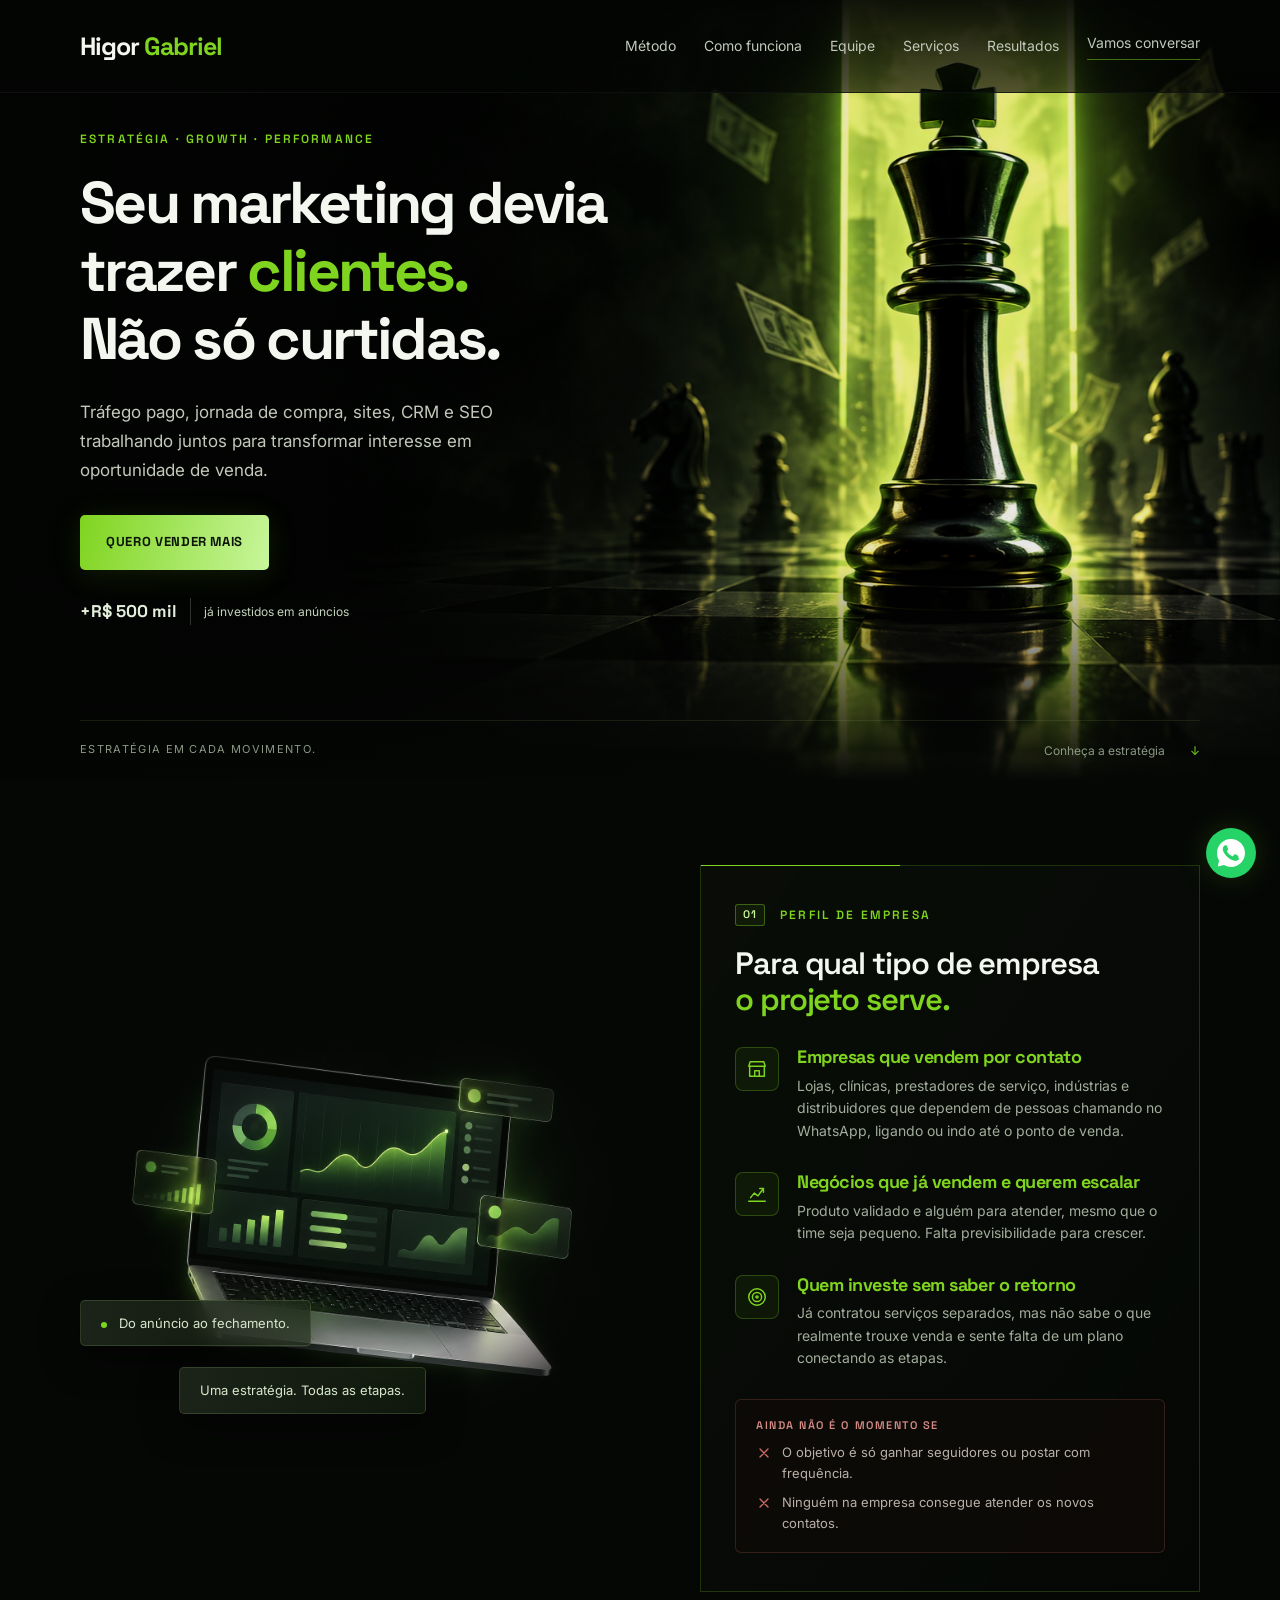
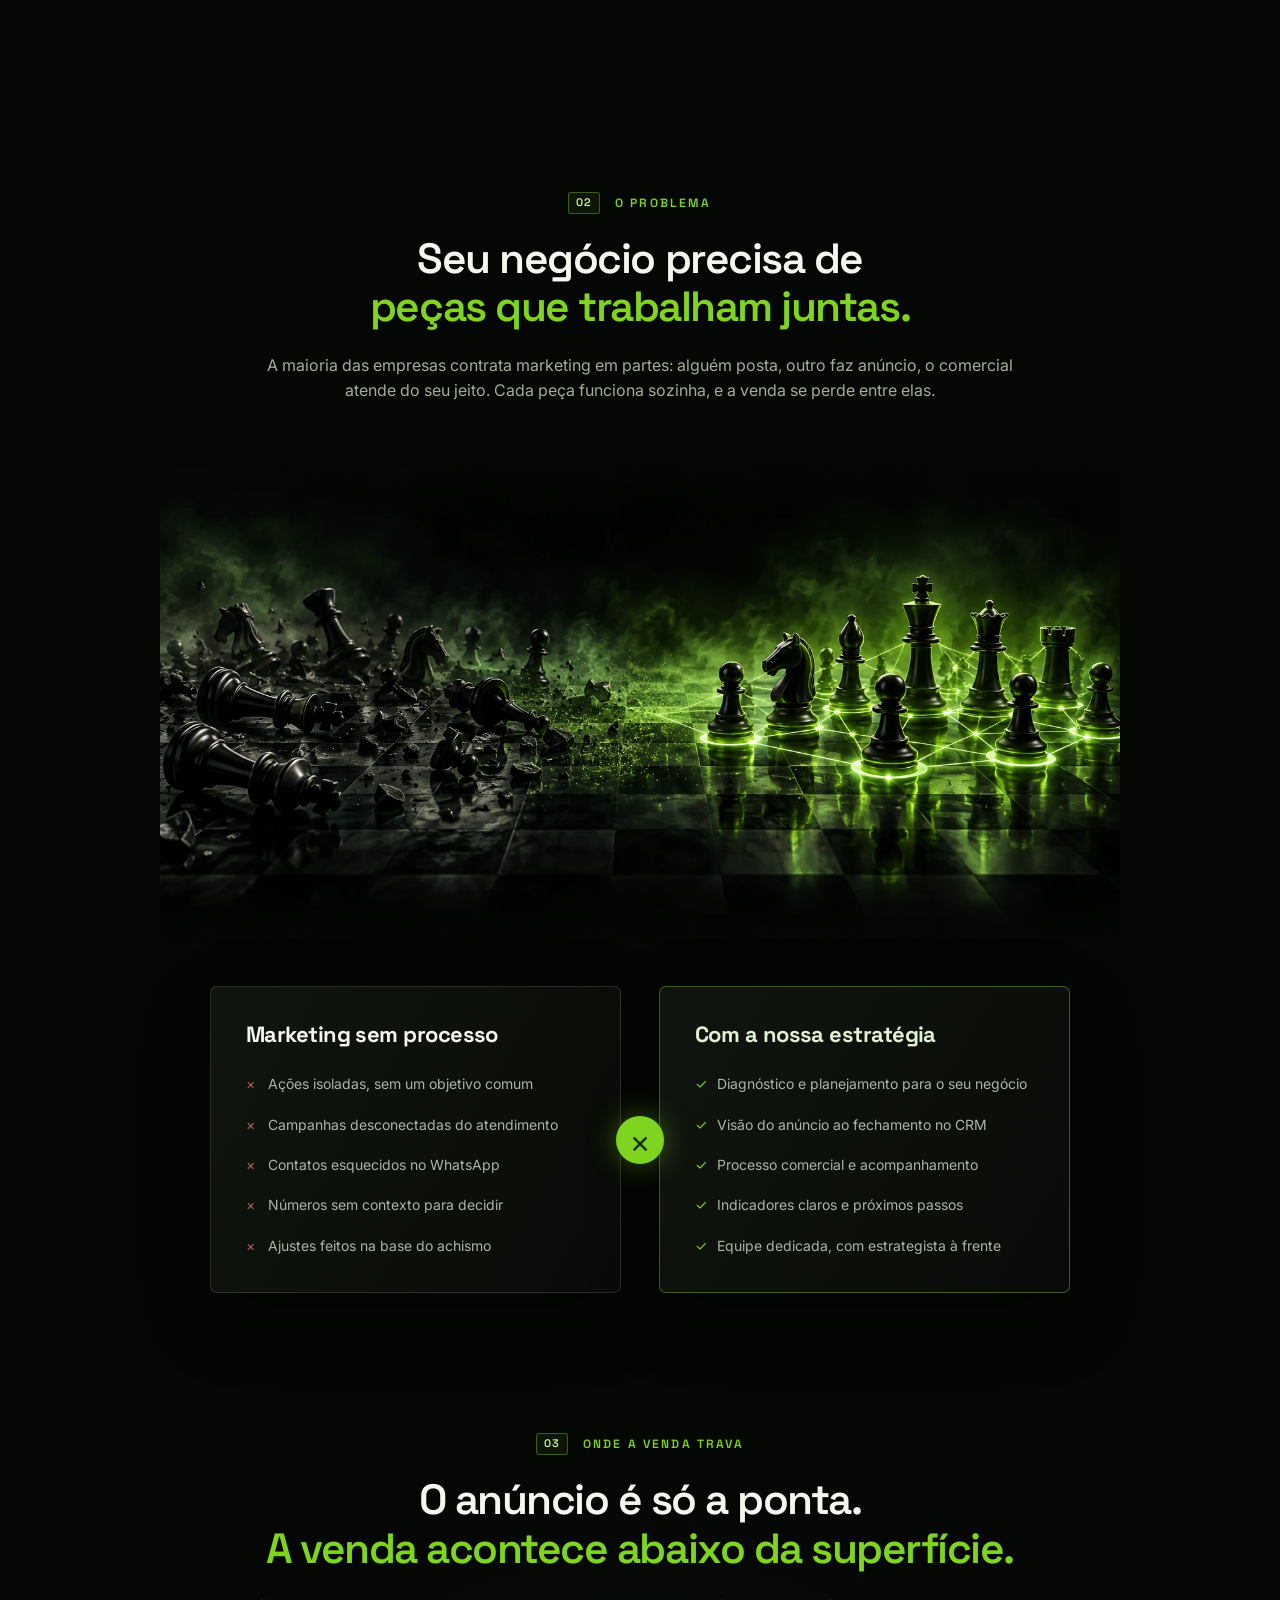
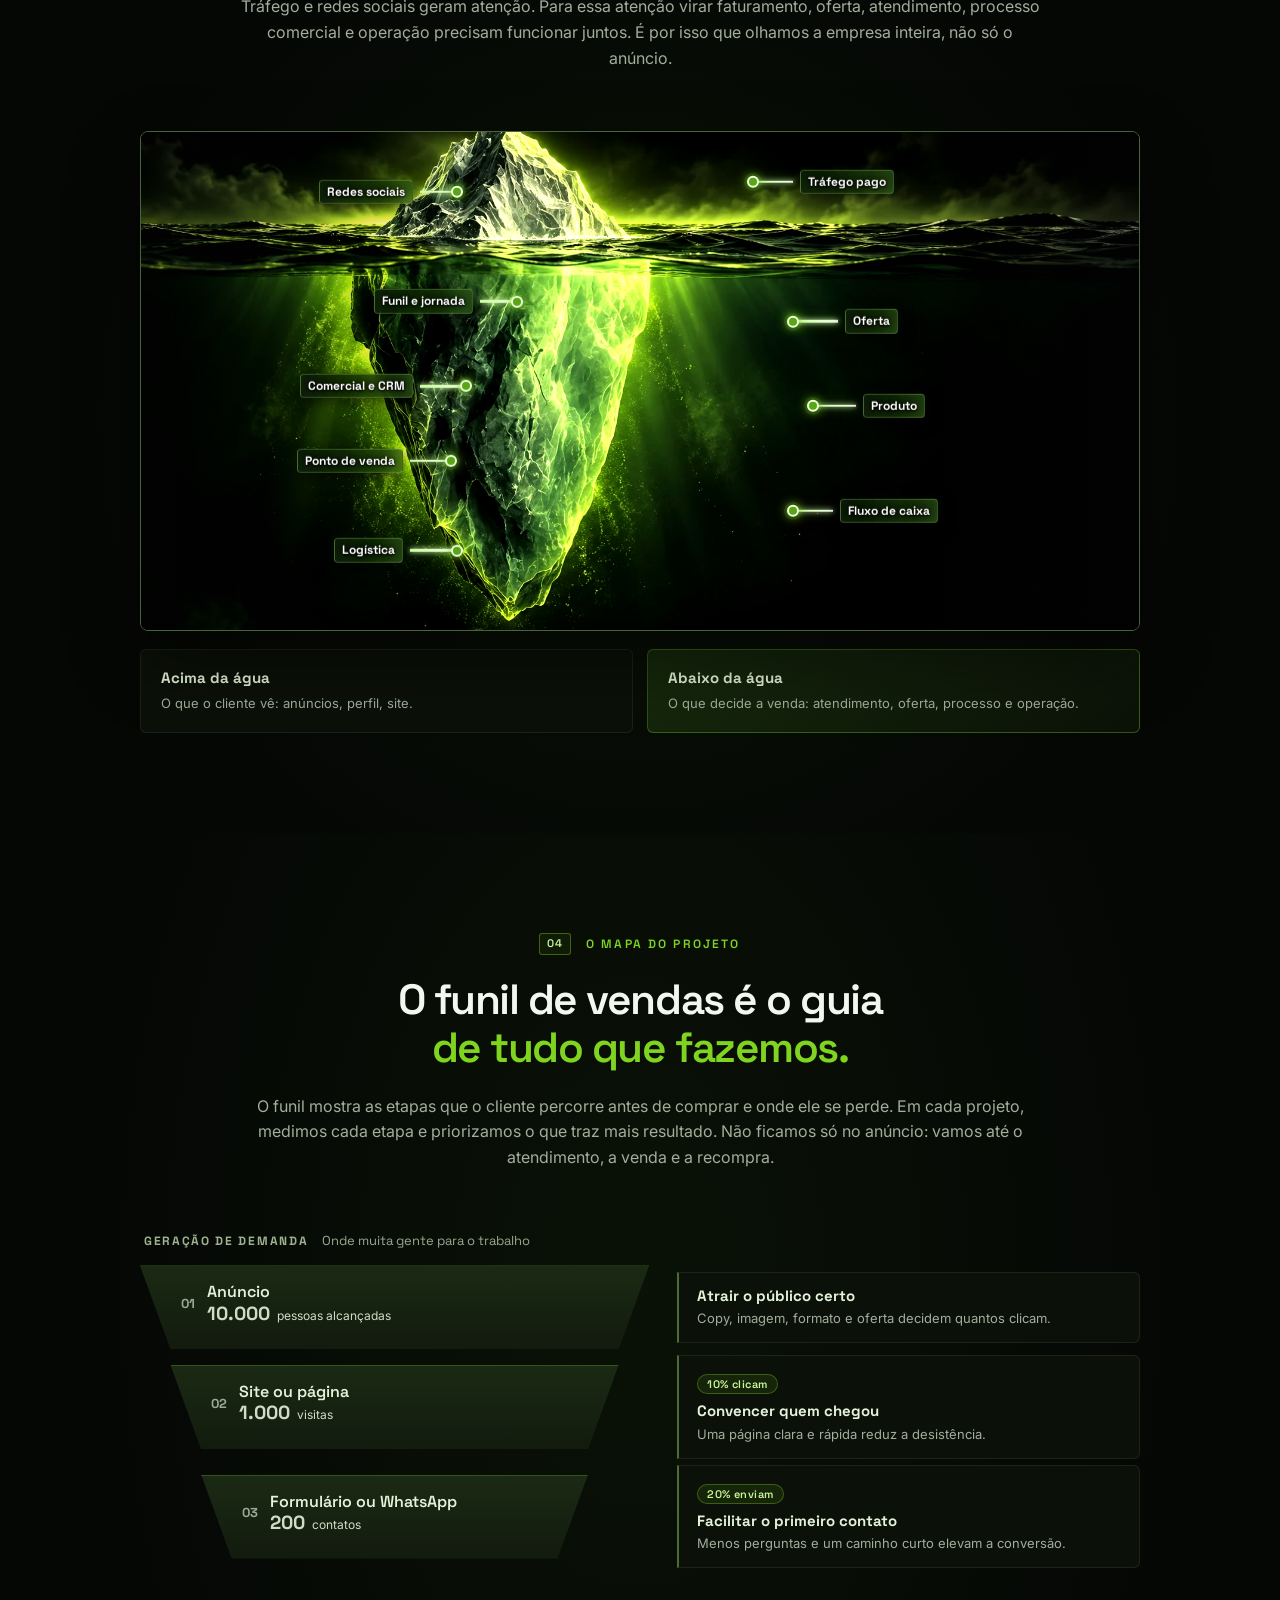
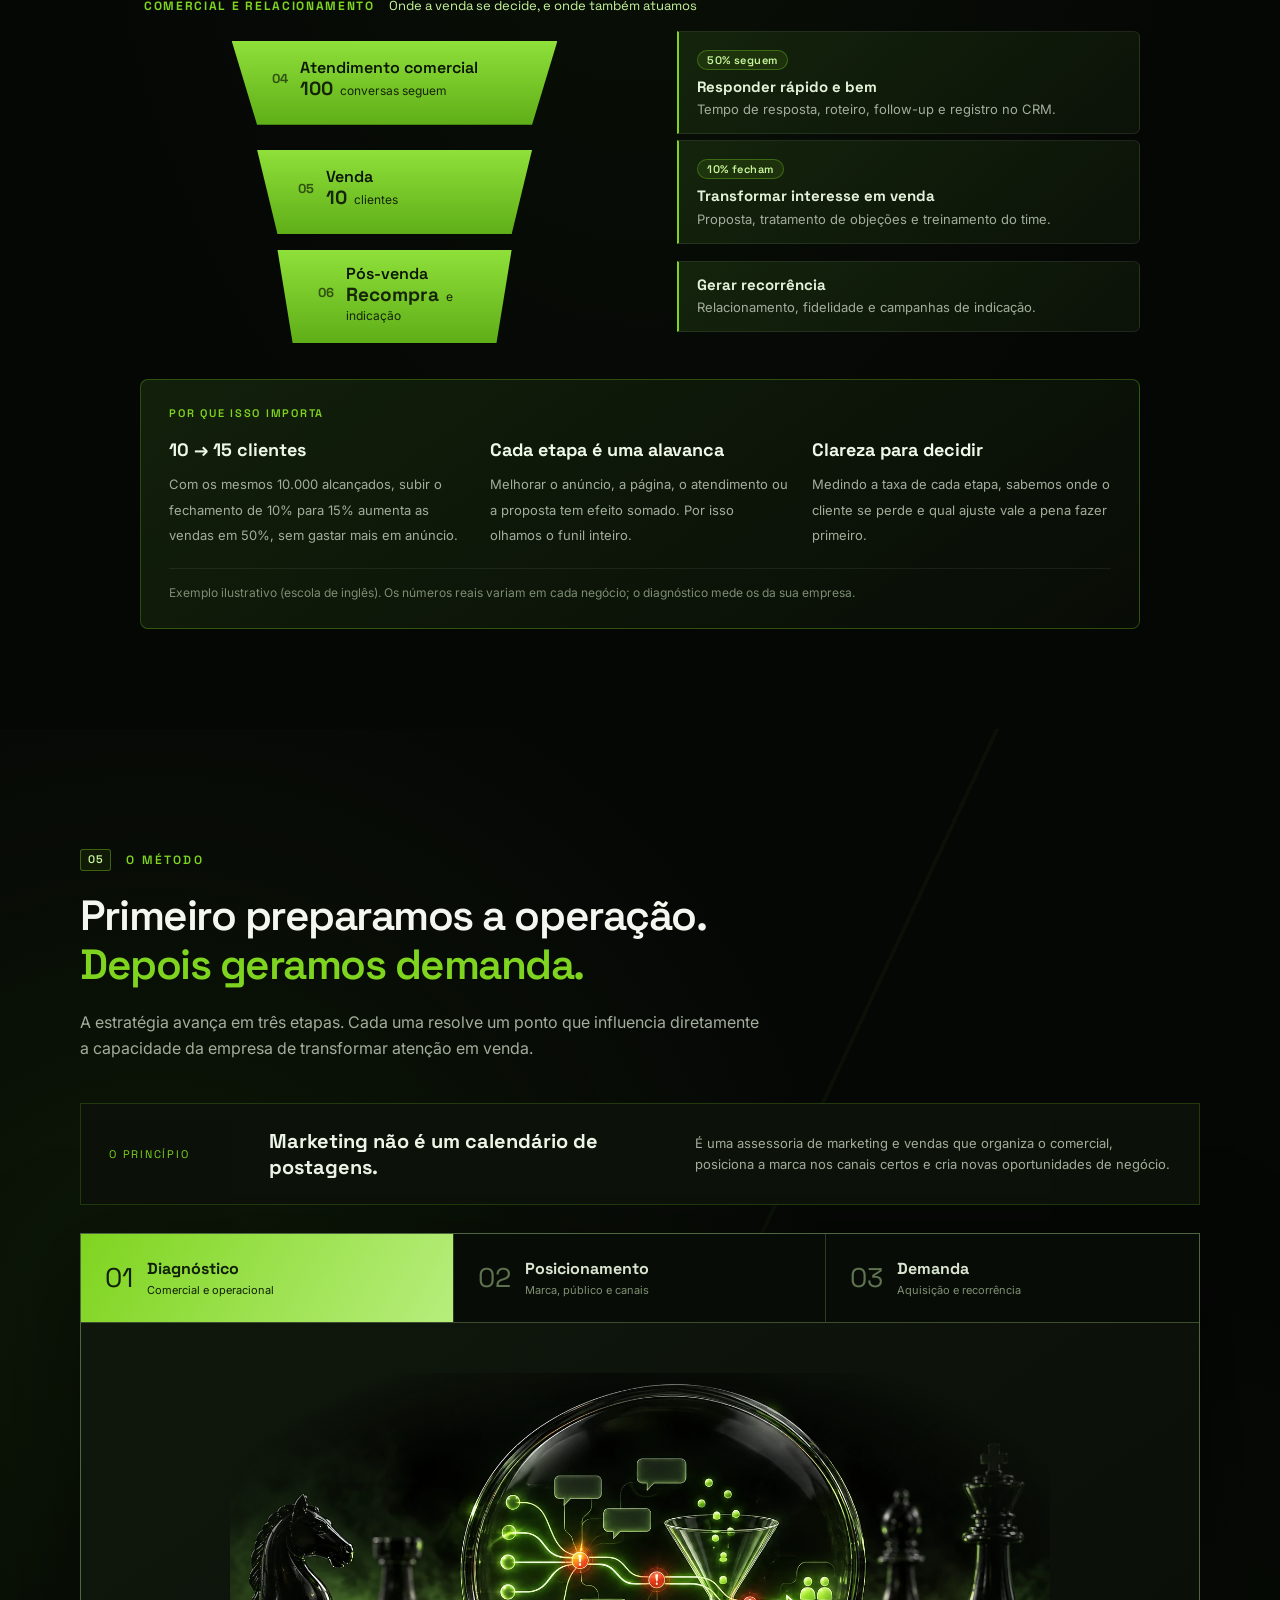
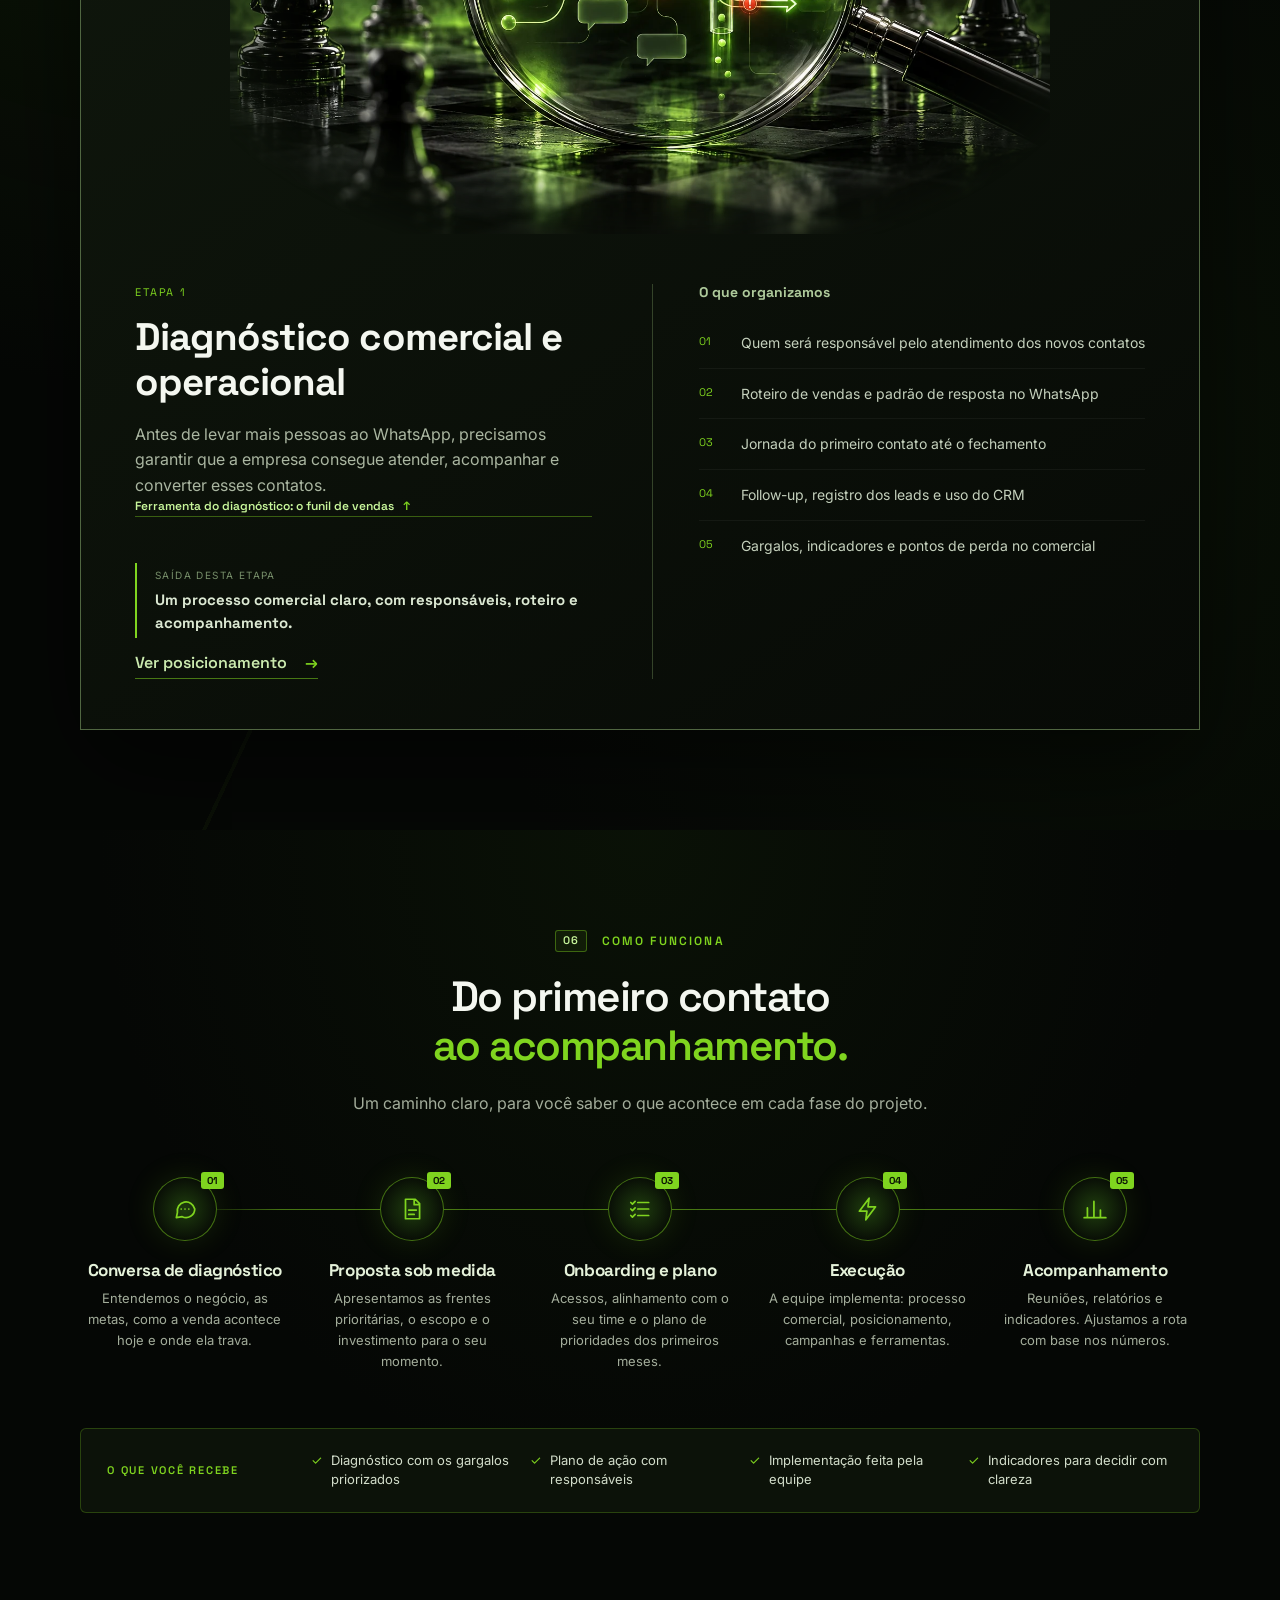
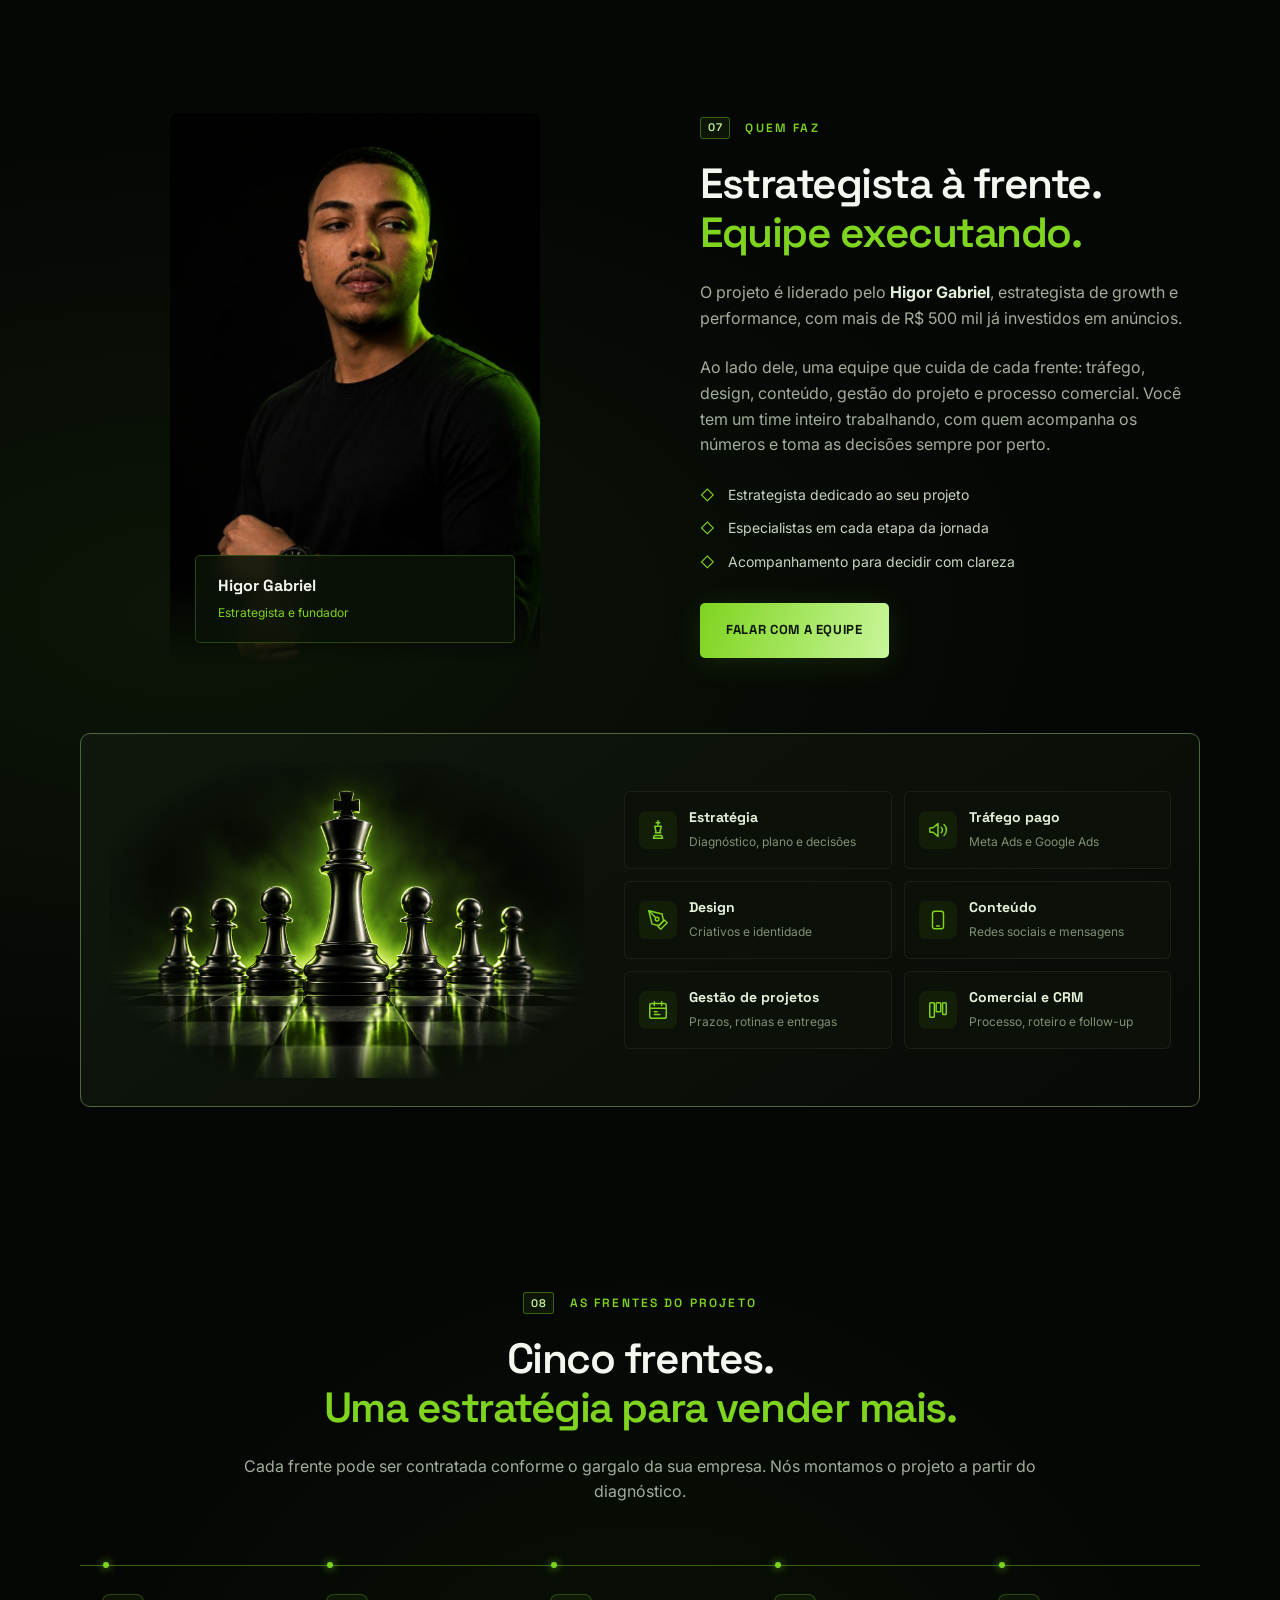
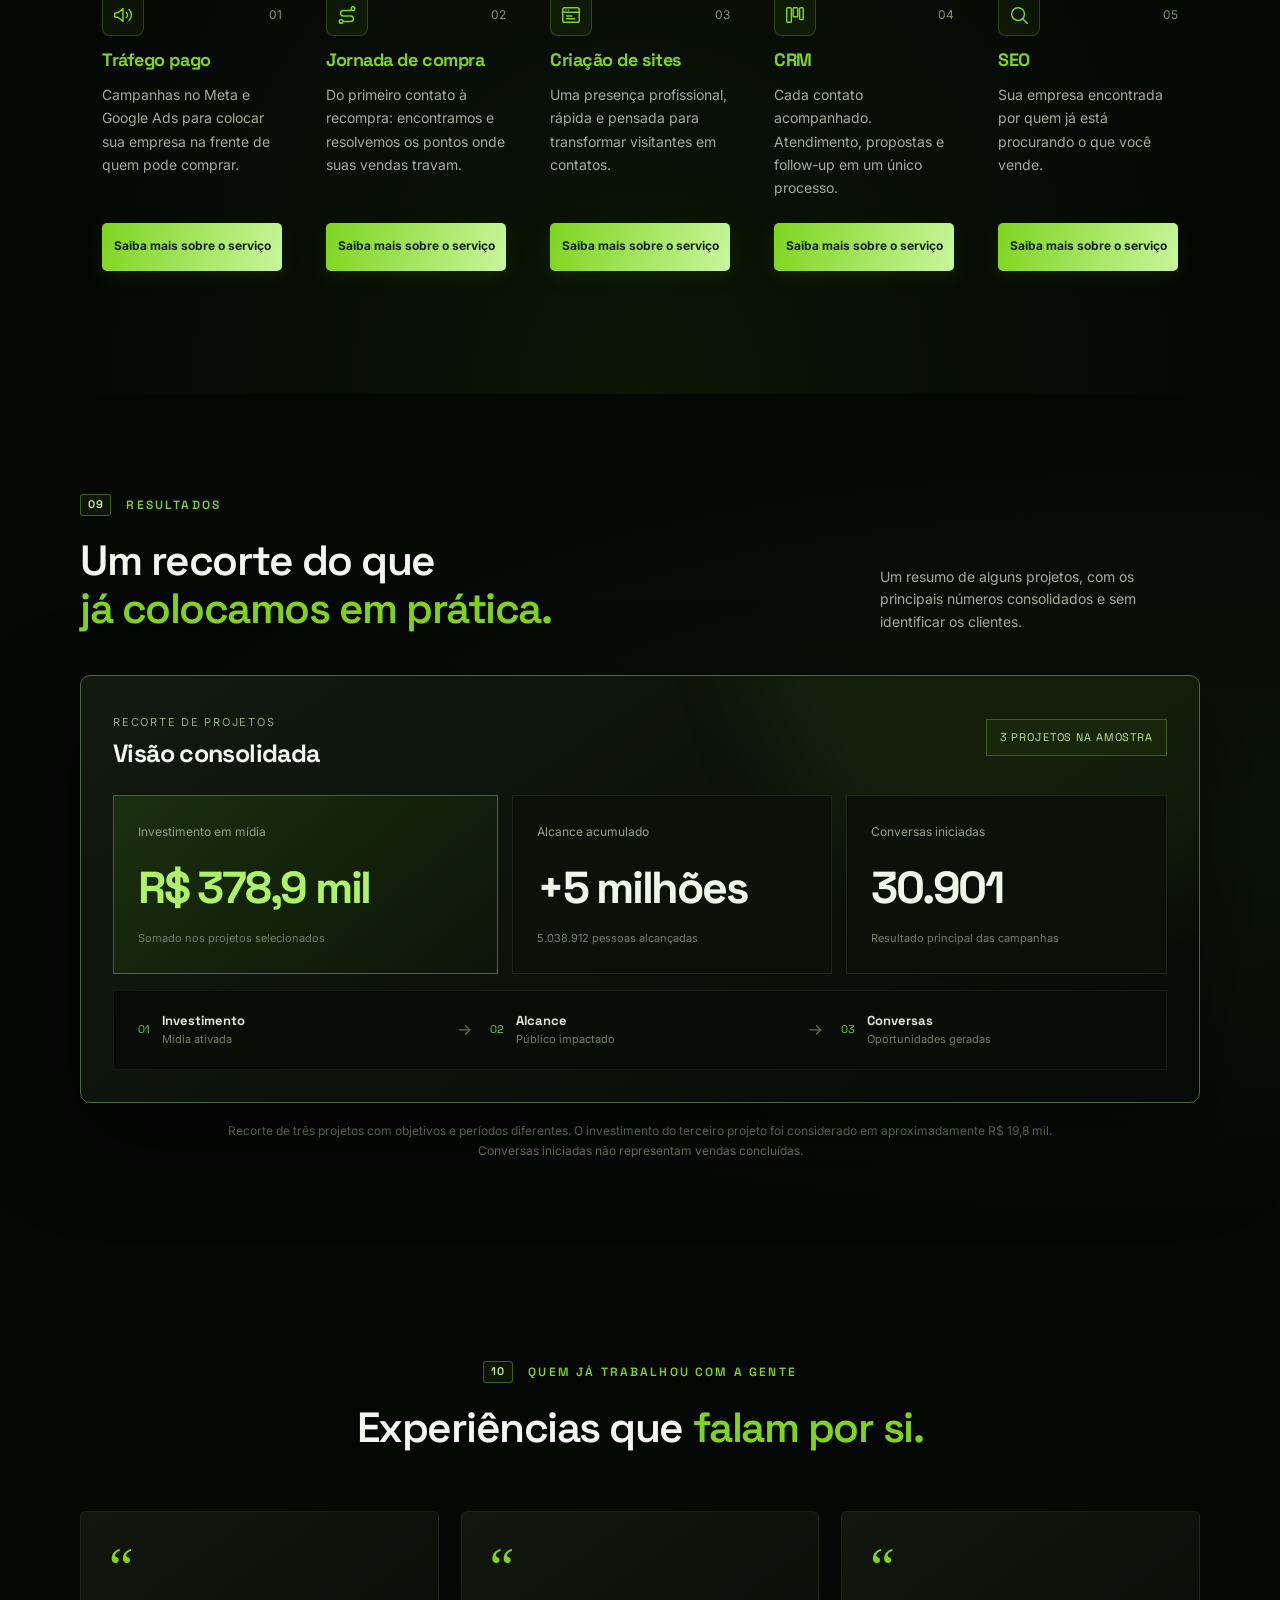
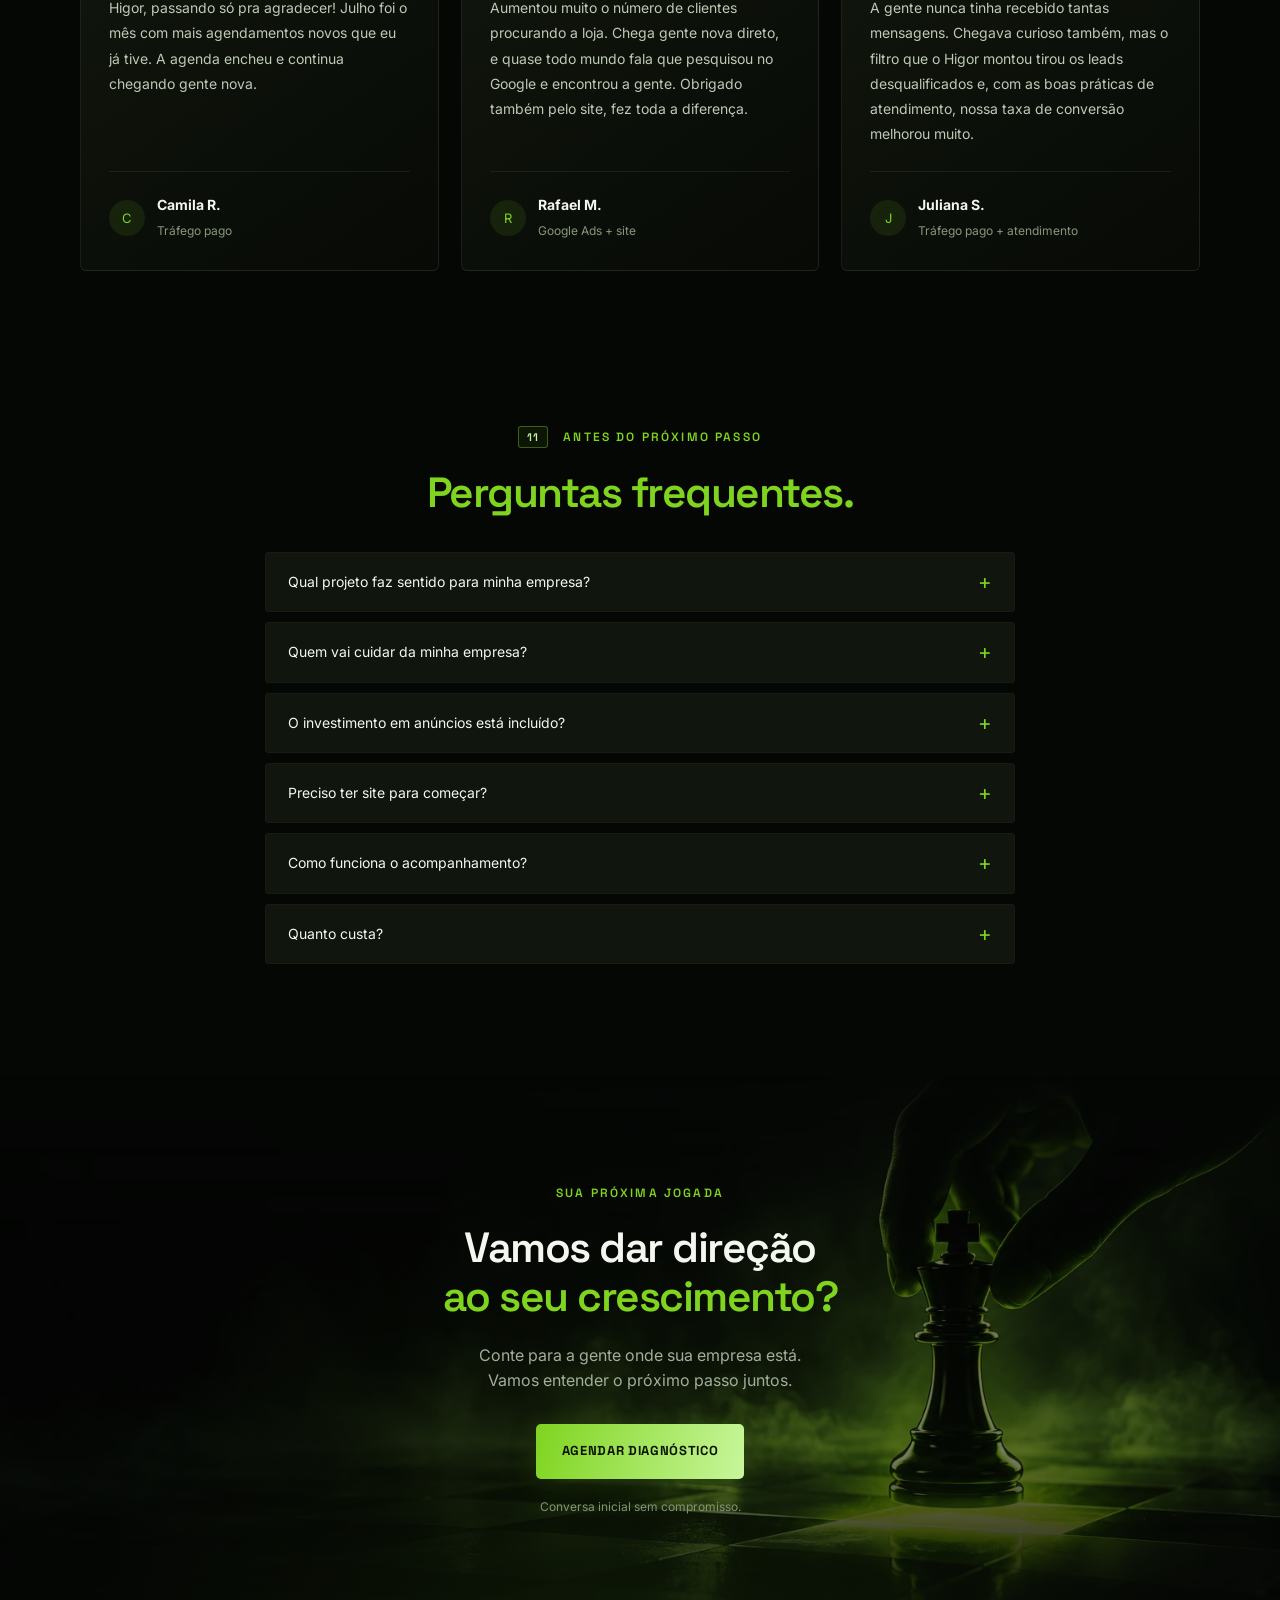
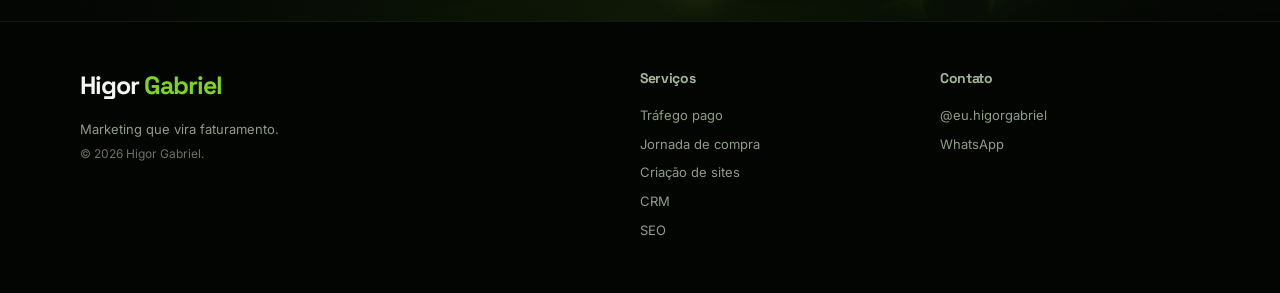
==== index.html @ af0900d5 "Adiciona o funil de vendas como mapa do projeto - Nova seção 04 na home (antes do Método) e seção na" ====
<!doctype html>
<html lang="pt-BR"><head><meta charset="utf-8"><meta name="viewport" content="width=device-width,initial-scale=1"><meta name="description" content="Higor Gabriel: tráfego pago, jornada de compra, sites, CRM e SEO. Estratégia, execução e acompanhamento de perto, com uma equipe dedicada."><meta name="theme-color" content="#050705"><title>Higor Gabriel — Marketing que vira faturamento</title><link rel="preconnect" href="https://fonts.googleapis.com"><link rel="preconnect" href="https://fonts.gstatic.com" crossorigin><link href="https://fonts.googleapis.com/css2?family=Space+Grotesk:wght@400;500;600;700&family=Inter:wght@400;500;600;700&display=swap" rel="stylesheet"><link rel="stylesheet" href="assets/home.css?v=13"><link rel="stylesheet" href="assets/funil.css?v=1"><script src="assets/home.js?v=5" defer></script><script src="assets/story.js?v=5" defer></script></head>
<body><svg width="0" height="0" style="position:absolute" aria-hidden="true"><defs>
<symbol id="i-store" viewBox="0 0 24 24"><path d="M3 9l1.6-5h14.8L21 9M3 9h18M4 9v11h16V9M9.5 20v-6h5v6"/></symbol>
<symbol id="i-growth" viewBox="0 0 24 24"><path d="M3 20h18M5 16l4-5 4 3 6-8"/><path d="M15 6h4v4"/></symbol>
<symbol id="i-target" viewBox="0 0 24 24"><circle cx="12" cy="12" r="9"/><circle cx="12" cy="12" r="5"/><circle cx="12" cy="12" r="1.2"/></symbol>
<symbol id="i-x" viewBox="0 0 24 24"><path d="M6 6l12 12M18 6L6 18"/></symbol>
<symbol id="i-mega" viewBox="0 0 24 24"><path d="M3 10.5v3a1 1 0 001 1h2.5L12 19V5L6.5 9.5H4a1 1 0 00-1 1zM15.5 9a4 4 0 010 6M18.5 6a8 8 0 010 12"/></symbol>
<symbol id="i-route" viewBox="0 0 24 24"><circle cx="5.5" cy="19" r="2"/><circle cx="18.5" cy="5" r="2"/><path d="M7.5 19H16a3 3 0 000-6H8a3 3 0 010-6h8.5"/></symbol>
<symbol id="i-site" viewBox="0 0 24 24"><rect x="3" y="4" width="18" height="16" rx="2"/><path d="M3 9h18M6.5 6.5h.01M9.5 6.5h.01M7 13h6M7 16h9"/></symbol>
<symbol id="i-crm" viewBox="0 0 24 24"><rect x="3" y="4" width="5" height="16" rx="1"/><rect x="10" y="4" width="5" height="10" rx="1"/><rect x="17" y="4" width="4" height="13" rx="1"/></symbol>
<symbol id="i-search" viewBox="0 0 24 24"><circle cx="11" cy="11" r="7"/><path d="M21 21l-5-5"/></symbol>
<symbol id="i-chat" viewBox="0 0 24 24"><path d="M21 12a8 8 0 01-11.6 7.1L4 20l1-4.6A8 8 0 1121 12z"/><path d="M8.5 12h.01M12 12h.01M15.5 12h.01"/></symbol>
<symbol id="i-doc" viewBox="0 0 24 24"><path d="M6 3h9l4 4v14H6zM14 3v5h5M9 13h7M9 17h5"/></symbol>
<symbol id="i-check" viewBox="0 0 24 24"><path d="M10 6h10M10 12h10M10 18h10M3.5 6l1.5 1.5L7.5 5M3.5 12l1.5 1.5 2.5-2.5M3.5 18l1.5 1.5 2.5-2.5"/></symbol>
<symbol id="i-bolt" viewBox="0 0 24 24"><path d="M13 2L4 14h7l-1 8 9-12h-7z"/></symbol>
<symbol id="i-bars" viewBox="0 0 24 24"><path d="M5 20V11M11 20V5M17 20v-7M2 20h20"/></symbol>
<symbol id="i-pen" viewBox="0 0 24 24"><path d="M12 19l7-7 3 3-7 7-3-3z"/><path d="M18 13l-1.5-7.5L2 2l3.5 14.5L13 18z"/><path d="M2 2l7.6 7.6"/><circle cx="11" cy="11" r="2"/></symbol>
<symbol id="i-phone" viewBox="0 0 24 24"><rect x="6" y="2.5" width="12" height="19" rx="2.5"/><path d="M10.5 18.5h3"/></symbol>
<symbol id="i-cal" viewBox="0 0 24 24"><rect x="3" y="5" width="18" height="16" rx="2"/><path d="M3 10h18M8 3v4M16 3v4M8 14h3M8 17h6"/></symbol>
<symbol id="i-king" viewBox="0 0 24 24"><path d="M12 2v4M10 4h4M8.5 8h7l-1.5 7h-4zM7 21h10l-1-3H8z M9 15h6"/></symbol>
</defs></svg><a class="skip" href="#conteudo">Pular para o conteúdo</a>
<header class="topbar"><div class="container navrow"><a class="brand" href="index.html" aria-label="Higor Gabriel — início">Higor <b>Gabriel</b></a><button class="menu-toggle" aria-label="Abrir menu" aria-expanded="false" aria-controls="navigation">☰</button><nav id="navigation" aria-label="Navegação principal"><a href="#metodo">Método</a><a href="#como-funciona">Como funciona</a><a href="#equipe">Equipe</a><a href="#servicos">Serviços</a><a href="#resultados">Resultados</a><a href="https://wa.me/5519998311721?text=Oi%20Higor%2C%20quero%20um%20diagn%C3%B3stico%20do%20meu%20marketing." target="_blank" rel="noopener" class="nav-contact">Vamos conversar </a></nav></div></header>
<main id="conteudo"><section class="hero"><div class="hero-art-stage" aria-hidden="true"><img class="hero-art" src="img/chess-hero.png" alt="" fetchpriority="high"><video class="hero-video" autoplay muted loop playsinline webkit-playsinline preload="auto" poster="img/chess-hero.png" tabindex="-1"><source src="video/chess-hero-mobile.mp4" type="video/mp4"></video></div><div class="hero-shade"></div><div class="container hero-inner"><div class="hero-copy"><p class="eyebrow">ESTRATÉGIA · GROWTH · PERFORMANCE</p><h1>Seu marketing devia trazer <em>clientes.</em><br>Não só curtidas.</h1><p class="lead">Tráfego pago, jornada de compra, sites, CRM e SEO trabalhando juntos para transformar interesse em oportunidade de venda.</p><a class="cta" href="https://wa.me/5519998311721?text=Oi%20Higor%2C%20quero%20um%20diagn%C3%B3stico%20do%20meu%20marketing." target="_blank" rel="noopener">QUERO VENDER MAIS</a><div class="hero-proof"><strong>+R$ 500 mil</strong><span>já investidos em anúncios</span></div></div></div><div class="hero-bottom container"><span>ESTRATÉGIA EM CADA MOVIMENTO.</span><a href="#para-quem">Conheça a estratégia <span>↓</span></a></div></section><section id="para-quem" class="section qualification"><div class="container two-col"><div class="laptop-scene reveal"><img src="img/laptop.png" alt="Notebook com visualização ilustrativa de um painel de marketing" loading="lazy"><div class="float-label"><i></i> Do anúncio ao fechamento.</div><div class="float-label second">Uma estratégia. Todas as etapas.</div></div><div class="qualification-card reveal"><p class="eyebrow"><span class="chap">01</span> PERFIL DE EMPRESA</p><h2>Para qual tipo de empresa <br><em>o projeto serve.</em></h2>
<div class="reason"><svg class="ico reason-ico" aria-hidden="true"><use href="#i-store"/></svg><div><h3>Empresas que vendem por contato</h3><p>Lojas, clínicas, prestadores de serviço, indústrias e distribuidores que dependem de pessoas chamando no WhatsApp, ligando ou indo até o ponto de venda.</p></div></div>
<div class="reason"><svg class="ico reason-ico" aria-hidden="true"><use href="#i-growth"/></svg><div><h3>Negócios que já vendem e querem escalar</h3><p>Produto validado e alguém para atender, mesmo que o time seja pequeno. Falta previsibilidade para crescer.</p></div></div>
<div class="reason"><svg class="ico reason-ico" aria-hidden="true"><use href="#i-target"/></svg><div><h3>Quem investe sem saber o retorno</h3><p>Já contratou serviços separados, mas não sabe o que realmente trouxe venda e sente falta de um plano conectando as etapas.</p></div></div>
<div class="not-fit"><span>Ainda não é o momento se</span><ul><li><svg class="nf-ico" aria-hidden="true"><use href="#i-x"/></svg>O objetivo é só ganhar seguidores ou postar com frequência.</li><li><svg class="nf-ico" aria-hidden="true"><use href="#i-x"/></svg>Ninguém na empresa consegue atender os novos contatos.</li></ul></div>
</div></div></section>
<section class="section comparison" id="problema"><div class="container"><div class="center-heading reveal"><p class="eyebrow"><span class="chap">02</span> O PROBLEMA</p><h2>Seu negócio precisa de <br><em>peças que trabalham juntas.</em></h2><p>A maioria das empresas contrata marketing em partes: alguém posta, outro faz anúncio, o comercial atende do seu jeito. Cada peça funciona sozinha, e a venda se perde entre elas.</p></div>
<figure class="illus illus-wide reveal" style="--ar:2/1" data-slot="Imagem 1 · ilustra-pecas.webp"><img src="img/ilustra-pecas.webp" alt="Peças isoladas de um lado e peças conectadas do outro, representando marketing sem e com estratégia" loading="lazy" onerror="this.remove()"></figure>
<div class="compare-grid reveal"><div class="compare-card old"><h3>Marketing sem processo</h3><ul><li>Ações isoladas, sem um objetivo comum</li><li>Campanhas desconectadas do atendimento</li><li>Contatos esquecidos no WhatsApp</li><li>Números sem contexto para decidir</li><li>Ajustes feitos na base do achismo</li></ul></div><div class="compare-symbol" aria-hidden="true">×</div><div class="compare-card new"><h3>Com a nossa estratégia</h3><ul><li>Diagnóstico e planejamento para o seu negócio</li><li>Visão do anúncio ao fechamento no CRM</li><li>Processo comercial e acompanhamento</li><li>Indicadores claros e próximos passos</li><li>Equipe dedicada, com estrategista à frente</li></ul></div></div></div></section>
<section class="section iceberg-sec" id="onde-trava"><div class="container"><div class="center-heading reveal"><p class="eyebrow"><span class="chap">03</span> ONDE A VENDA TRAVA</p><h2>O anúncio é só a ponta. <br><em>A venda acontece abaixo da superfície.</em></h2><p>Tráfego e redes sociais geram atenção. Para essa atenção virar faturamento, oferta, atendimento, processo comercial e operação precisam funcionar juntos. É por isso que olhamos a empresa inteira, não só o anúncio.</p></div>
<figure class="iceberg-home reveal"><img src="img/journey-iceberg.webp" alt="Iceberg: tráfego pago e redes sociais acima da água; funil, oferta, processo comercial, produto, ponto de venda, caixa e logística abaixo da superfície" loading="lazy"><figcaption aria-label="O que fica visível e o que sustenta a venda">
<span class="iceberg-point p-social" data-side="left"><b>Redes sociais</b><i aria-hidden="true"></i></span>
<span class="iceberg-point p-traffic" data-side="right"><i aria-hidden="true"></i><b>Tráfego pago</b></span>
<span class="iceberg-point p-funnel" data-side="left"><b>Funil e jornada</b><i aria-hidden="true"></i></span>
<span class="iceberg-point p-offer" data-side="right"><i aria-hidden="true"></i><b>Oferta</b></span>
<span class="iceberg-point p-sales" data-side="left"><b>Comercial e CRM</b><i aria-hidden="true"></i></span>
<span class="iceberg-point p-product" data-side="right"><i aria-hidden="true"></i><b>Produto</b></span>
<span class="iceberg-point p-pdv" data-side="left"><b>Ponto de venda</b><i aria-hidden="true"></i></span>
<span class="iceberg-point p-cash" data-side="right"><i aria-hidden="true"></i><b>Fluxo de caixa</b></span>
<span class="iceberg-point p-logistics" data-side="left"><b>Logística</b><i aria-hidden="true"></i></span>
</figcaption></figure>
<div class="iceberg-legend reveal"><div><b>Acima da água</b><span>O que o cliente vê: anúncios, perfil, site.</span></div><div><b>Abaixo da água</b><span>O que decide a venda: atendimento, oferta, processo e operação.</span></div></div>
</div></section>
<section class="section funil-sec" id="funil"><div class="container"><div class="center-heading reveal"><p class="eyebrow"><span class="chap">04</span> O MAPA DO PROJETO</p><h2>O funil de vendas é o guia <br><em>de tudo que fazemos.</em></h2><p>O funil mostra as etapas que o cliente percorre antes de comprar e onde ele se perde. Em cada projeto, medimos cada etapa e priorizamos o que traz mais resultado. Não ficamos só no anúncio: vamos até o atendimento, a venda e a recompra.</p></div><div class="fn-chart"><div class="fn-group top"><b>Geração de demanda</b><span>Onde muita gente para o trabalho</span></div><div class="fn-row top reveal"><div class="fn-barwrap"><div class="fn-bar" style="--w:100%;--wm:100%;--in:6.0%;--inm:4.0%"><span class="fn-n">01</span><span class="fn-name">Anúncio</span><span class="fn-vol"><b>10.000</b> pessoas alcançadas</span></div></div><div class="fn-card"><h4>Atrair o público certo</h4><p>Copy, imagem, formato e oferta decidem quantos clicam.</p></div></div><div class="fn-row top reveal"><div class="fn-barwrap"><div class="fn-bar" style="--w:88%;--wm:92%;--in:6.8%;--inm:4.3%"><span class="fn-n">02</span><span class="fn-name">Site ou página</span><span class="fn-vol"><b>1.000</b> visitas</span></div></div><div class="fn-card"><span class="fn-rate">10% clicam</span><h4>Convencer quem chegou</h4><p>Uma página clara e rápida reduz a desistência.</p></div></div><div class="fn-row top reveal"><div class="fn-barwrap"><div class="fn-bar" style="--w:76%;--wm:84%;--in:7.9%;--inm:4.8%"><span class="fn-n">03</span><span class="fn-name">Formulário ou WhatsApp</span><span class="fn-vol"><b>200</b> contatos</span></div></div><div class="fn-card"><span class="fn-rate">20% enviam</span><h4>Facilitar o primeiro contato</h4><p>Menos perguntas e um caminho curto elevam a conversão.</p></div></div><div class="fn-group bottom"><b>Comercial e relacionamento</b><span>Onde a venda se decide, e onde também atuamos</span></div><div class="fn-row bottom reveal"><div class="fn-barwrap"><div class="fn-bar" style="--w:64%;--wm:76%;--in:7.8%;--inm:5.3%"><span class="fn-n">04</span><span class="fn-name">Atendimento comercial</span><span class="fn-vol"><b>100</b> conversas seguem</span></div></div><div class="fn-card"><span class="fn-rate">50% seguem</span><h4>Responder rápido e bem</h4><p>Tempo de resposta, roteiro, follow-up e registro no CRM.</p></div></div><div class="fn-row bottom reveal"><div class="fn-barwrap"><div class="fn-bar" style="--w:54%;--wm:68%;--in:7.4%;--inm:5.9%"><span class="fn-n">05</span><span class="fn-name">Venda</span><span class="fn-vol"><b>10</b> clientes</span></div></div><div class="fn-card"><span class="fn-rate">10% fecham</span><h4>Transformar interesse em venda</h4><p>Proposta, tratamento de objeções e treinamento do time.</p></div></div><div class="fn-row bottom reveal"><div class="fn-barwrap"><div class="fn-bar" style="--w:46%;--wm:60%;--in:6.5%;--inm:5.0%"><span class="fn-n">06</span><span class="fn-name">Pós-venda</span><span class="fn-vol"><b>Recompra</b> e indicação</span></div></div><div class="fn-card"><h4>Gerar recorrência</h4><p>Relacionamento, fidelidade e campanhas de indicação.</p></div></div></div><div class="fn-sim reveal"><div class="fn-sim-tag">Por que isso importa</div><div class="fn-sim-grid"><div><b>10 → 15 clientes</b><span>Com os mesmos 10.000 alcançados, subir o fechamento de 10% para 15% aumenta as vendas em 50%, sem gastar mais em anúncio.</span></div><div><b>Cada etapa é uma alavanca</b><span>Melhorar o anúncio, a página, o atendimento ou a proposta tem efeito somado. Por isso olhamos o funil inteiro.</span></div><div><b>Clareza para decidir</b><span>Medindo a taxa de cada etapa, sabemos onde o cliente se perde e qual ajuste vale a pena fazer primeiro.</span></div></div><p class="fn-note">Exemplo ilustrativo (escola de inglês). Os números reais variam em cada negócio; o diagnóstico mede os da sua empresa.</p></div></div></section>
<section class="section sales-strategy" id="metodo"><div class="container"><div class="sales-strategy-heading reveal"><p class="eyebrow"><span class="chap">05</span> O MÉTODO</p><h2>Primeiro preparamos a operação. <br><em>Depois geramos demanda.</em></h2><p>A estratégia avança em três etapas. Cada uma resolve um ponto que influencia diretamente a capacidade da empresa de transformar atenção em venda.</p></div><div class="strategy-principle reveal"><span>O princípio</span><strong>Marketing não é um calendário de postagens.</strong><p>É uma assessoria de marketing e vendas que organiza o comercial, posiciona a marca nos canais certos e cria novas oportunidades de negócio.</p></div><div class="strategy-presenter reveal"><div class="strategy-tablist" role="tablist" aria-label="Etapas da estratégia"><button id="plan-tab-1" type="button" role="tab" aria-controls="plan-panel-1" aria-selected="true" data-plan-tab="1"><span>01</span><b>Diagnóstico</b><small>Comercial e operacional</small></button><button id="plan-tab-2" type="button" role="tab" aria-controls="plan-panel-2" aria-selected="false" tabindex="-1" data-plan-tab="2"><span>02</span><b>Posicionamento</b><small>Marca, público e canais</small></button><button id="plan-tab-3" type="button" role="tab" aria-controls="plan-panel-3" aria-selected="false" tabindex="-1" data-plan-tab="3"><span>03</span><b>Demanda</b><small>Aquisição e recorrência</small></button></div><div class="strategy-panels"><article class="strategy-panel" id="plan-panel-1" role="tabpanel" aria-labelledby="plan-tab-1" data-plan-panel="1"><figure class="illus stage-art" style="--ar:16/9" data-slot="Imagem 2 · etapa-1-diagnostico.webp"><img src="img/etapa-1-diagnostico.webp" alt="Ilustração do diagnóstico comercial" loading="lazy" onerror="this.remove()"></figure><div class="strategy-panel-copy"><span class="stage-label">ETAPA 1</span><h3>Diagnóstico comercial e operacional</h3><p>Antes de levar mais pessoas ao WhatsApp, precisamos garantir que a empresa consegue atender, acompanhar e converter esses contatos.</p><a class="fn-link" href="#funil">Ferramenta do diagnóstico: o funil de vendas <span aria-hidden="true">↑</span></a><div class="stage-result"><small>Saída desta etapa</small><strong>Um processo comercial claro, com responsáveis, roteiro e acompanhamento.</strong></div><button class="strategy-next" type="button" data-plan-next="2">Ver posicionamento <span aria-hidden="true">→</span></button></div><div class="strategy-checklist"><h4>O que organizamos</h4><ul><li>Quem será responsável pelo atendimento dos novos contatos</li><li>Roteiro de vendas e padrão de resposta no WhatsApp</li><li>Jornada do primeiro contato até o fechamento</li><li>Follow-up, registro dos leads e uso do CRM</li><li>Gargalos, indicadores e pontos de perda no comercial</li></ul></div></article><article class="strategy-panel" id="plan-panel-2" role="tabpanel" aria-labelledby="plan-tab-2" data-plan-panel="2" hidden><figure class="illus stage-art" style="--ar:16/9" data-slot="Imagem 3 · etapa-2-posicionamento.webp"><img src="img/etapa-2-posicionamento.webp" alt="Ilustração do posicionamento da marca nos canais" loading="lazy" onerror="this.remove()"></figure><div class="strategy-panel-copy"><span class="stage-label">ETAPA 2</span><h3>Posicionamento estratégico da marca</h3><p>Definimos onde estão o público certo e as melhores oportunidades. A empresa passa a ocupar os canais que realmente participam da decisão de compra.</p><div class="stage-result"><small>Saída desta etapa</small><strong>Marca, oferta e mensagem posicionadas onde a demanda acontece.</strong></div><button class="strategy-next" type="button" data-plan-next="3">Ver geração de demanda <span aria-hidden="true">→</span></button></div><div class="strategy-checklist"><h4>O que definimos</h4><ul><li>Onde o público-alvo pesquisa, compara e toma decisões</li><li>Oportunidades no Google, Meta e outros canais relevantes</li><li>Conteúdo para topo, meio e fundo do funil</li><li>Mensagens e ofertas para cada nível de intenção</li><li>Prioridade dos canais conforme potencial e objetivo</li></ul></div></article><article class="strategy-panel" id="plan-panel-3" role="tabpanel" aria-labelledby="plan-tab-3" data-plan-panel="3" hidden><figure class="illus stage-art" style="--ar:16/9" data-slot="Imagem 4 · etapa-3-demanda.webp"><img src="img/etapa-3-demanda.webp" alt="Ilustração da geração de demanda" loading="lazy" onerror="this.remove()"></figure><div class="strategy-panel-copy"><span class="stage-label">ETAPA 3</span><h3>Geração de demanda e recorrência</h3><p>Com atendimento e posicionamento preparados, ativamos campanhas e ações para atrair clientes, aumentar a frequência de compra e gerar indicação.</p><div class="stage-result"><small>Saída desta etapa</small><strong>Mais oportunidades entrando e mais valor extraído de cada cliente.</strong></div><button class="strategy-next" type="button" data-plan-next="1">Rever o diagnóstico <span aria-hidden="true">↺</span></button></div><div class="strategy-checklist"><h4>Estratégias possíveis</h4><ul><li>Tráfego pago no Google, Meta e canais prioritários</li><li>Campanhas para levar clientes ao ponto de venda físico</li><li>Grupos e ações de relacionamento pelo WhatsApp</li><li>Programas de fidelidade e recompra</li><li>Campanhas de indicação e ativação da base de clientes</li></ul></div></article></div></div></div></section>
<section class="section how" id="como-funciona"><div class="container"><div class="center-heading reveal"><p class="eyebrow"><span class="chap">06</span> COMO FUNCIONA</p><h2>Do primeiro contato <br><em>ao acompanhamento.</em></h2><p>Um caminho claro, para você saber o que acontece em cada fase do projeto.</p></div><ol class="timeline"><li class="reveal"><div class="tl-icon"><svg class="ico" aria-hidden="true"><use href="#i-chat"/></svg><span>01</span></div><h3>Conversa de diagnóstico</h3><p>Entendemos o negócio, as metas, como a venda acontece hoje e onde ela trava.</p></li><li class="reveal"><div class="tl-icon"><svg class="ico" aria-hidden="true"><use href="#i-doc"/></svg><span>02</span></div><h3>Proposta sob medida</h3><p>Apresentamos as frentes prioritárias, o escopo e o investimento para o seu momento.</p></li><li class="reveal"><div class="tl-icon"><svg class="ico" aria-hidden="true"><use href="#i-check"/></svg><span>03</span></div><h3>Onboarding e plano</h3><p>Acessos, alinhamento com o seu time e o plano de prioridades dos primeiros meses.</p></li><li class="reveal"><div class="tl-icon"><svg class="ico" aria-hidden="true"><use href="#i-bolt"/></svg><span>04</span></div><h3>Execução</h3><p>A equipe implementa: processo comercial, posicionamento, campanhas e ferramentas.</p></li><li class="reveal"><div class="tl-icon"><svg class="ico" aria-hidden="true"><use href="#i-bars"/></svg><span>05</span></div><h3>Acompanhamento</h3><p>Reuniões, relatórios e indicadores. Ajustamos a rota com base nos números.</p></li></ol>
<div class="deliver reveal"><span class="deliver-tag">O que você recebe</span><ul><li>Diagnóstico com os gargalos priorizados</li><li>Plano de ação com responsáveis</li><li>Implementação feita pela equipe</li><li>Indicadores para decidir com clareza</li></ul></div></div></section>
<section class="section about" id="equipe"><div class="container two-col"><div class="portrait reveal"><img src="img/higor-hero.jpg" alt="Higor Gabriel, estrategista e fundador" loading="lazy"><div class="portrait-caption"><strong>Higor Gabriel</strong><span>Estrategista e fundador</span></div></div><div class="about-copy reveal"><p class="eyebrow"><span class="chap">07</span> QUEM FAZ</p><h2>Estrategista à frente. <br><em>Equipe executando.</em></h2><p>O projeto é liderado pelo <strong>Higor Gabriel</strong>, estrategista de growth e performance, com mais de R$ 500 mil já investidos em anúncios.</p><p>Ao lado dele, uma equipe que cuida de cada frente: tráfego, design, conteúdo, gestão do projeto e processo comercial. Você tem um time inteiro trabalhando, com quem acompanha os números e toma as decisões sempre por perto.</p><ul><li>Estrategista dedicado ao seu projeto</li><li>Especialistas em cada etapa da jornada</li><li>Acompanhamento para decidir com clareza</li></ul><a class="cta" href="https://wa.me/5519998311721?text=Oi%20Higor%2C%20quero%20um%20diagn%C3%B3stico%20do%20meu%20marketing." target="_blank" rel="noopener">FALAR COM A EQUIPE</a></div></div>
<div class="container team-board reveal"><div class="team-art"><img src="img/chess-team.png" alt="Rei e peões de xadrez lado a lado, representando estratégia e equipe" loading="lazy"></div><ul class="team-roles"><li><svg class="ico" aria-hidden="true"><use href="#i-king"/></svg><div><b>Estratégia</b><small>Diagnóstico, plano e decisões</small></div></li><li><svg class="ico" aria-hidden="true"><use href="#i-mega"/></svg><div><b>Tráfego pago</b><small>Meta Ads e Google Ads</small></div></li><li><svg class="ico" aria-hidden="true"><use href="#i-pen"/></svg><div><b>Design</b><small>Criativos e identidade</small></div></li><li><svg class="ico" aria-hidden="true"><use href="#i-phone"/></svg><div><b>Conteúdo</b><small>Redes sociais e mensagens</small></div></li><li><svg class="ico" aria-hidden="true"><use href="#i-cal"/></svg><div><b>Gestão de projetos</b><small>Prazos, rotinas e entregas</small></div></li><li><svg class="ico" aria-hidden="true"><use href="#i-crm"/></svg><div><b>Comercial e CRM</b><small>Processo, roteiro e follow-up</small></div></li></ul></div></section>
<section class="section services" id="servicos"><div class="container"><div class="center-heading reveal"><p class="eyebrow"><span class="chap">08</span> AS FRENTES DO PROJETO</p><h2>Cinco frentes. <br><em>Uma estratégia para vender mais.</em></h2><p>Cada frente pode ser contratada conforme o gargalo da sua empresa. Nós montamos o projeto a partir do diagnóstico.</p></div><div class="service-line"><a class="service reveal" href="trafego-pago.html"><span class="service-top"><span class="service-ico"><svg class="ico" aria-hidden="true"><use href="#i-mega"/></svg></span><span class="service-number">01</span></span><h3>Tráfego pago</h3><p>Campanhas no Meta e Google Ads para colocar sua empresa na frente de quem pode comprar.</p><span class="service-link">Saiba mais sobre o serviço</span></a><a class="service reveal" href="jornada-de-compra.html"><span class="service-top"><span class="service-ico"><svg class="ico" aria-hidden="true"><use href="#i-route"/></svg></span><span class="service-number">02</span></span><h3>Jornada de compra</h3><p>Do primeiro contato à recompra: encontramos e resolvemos os pontos onde suas vendas travam.</p><span class="service-link">Saiba mais sobre o serviço</span></a><a class="service reveal" href="criacao-de-site.html"><span class="service-top"><span class="service-ico"><svg class="ico" aria-hidden="true"><use href="#i-site"/></svg></span><span class="service-number">03</span></span><h3>Criação de sites</h3><p>Uma presença profissional, rápida e pensada para transformar visitantes em contatos.</p><span class="service-link">Saiba mais sobre o serviço</span></a><a class="service reveal" href="crm.html"><span class="service-top"><span class="service-ico"><svg class="ico" aria-hidden="true"><use href="#i-crm"/></svg></span><span class="service-number">04</span></span><h3>CRM</h3><p>Cada contato acompanhado. Atendimento, propostas e follow-up em um único processo.</p><span class="service-link">Saiba mais sobre o serviço</span></a><a class="service reveal" href="seo.html"><span class="service-top"><span class="service-ico"><svg class="ico" aria-hidden="true"><use href="#i-search"/></svg></span><span class="service-number">05</span></span><h3>SEO</h3><p>Sua empresa encontrada por quem já está procurando o que você vende.</p><span class="service-link">Saiba mais sobre o serviço</span></a></div></div></section>
<section class="section results" id="resultados"><div class="container"><div class="results-heading reveal"><div><p class="eyebrow"><span class="chap">09</span> RESULTADOS</p><h2>Um recorte do que <br><em>já colocamos em prática.</em></h2></div><p>Um resumo de alguns projetos, com os principais números consolidados e sem identificar os clientes.</p></div><div class="summary-dashboard reveal"><div class="summary-dashboard-head"><div><span class="tiny-label">RECORTE DE PROJETOS</span><h3>Visão consolidada</h3></div><span class="sample-badge">3 projetos na amostra</span></div><div class="summary-kpis"><div class="summary-kpi primary"><span>Investimento em mídia</span><strong>R$ 378,9 mil</strong><small>Somado nos projetos selecionados</small></div><div class="summary-kpi"><span>Alcance acumulado</span><strong>+5 milhões</strong><small>5.038.912 pessoas alcançadas</small></div><div class="summary-kpi"><span>Conversas iniciadas</span><strong>30.901</strong><small>Resultado principal das campanhas</small></div></div><div class="results-path" aria-label="Resumo do fluxo de resultados"><div><span>01</span><b>Investimento</b><small>Mídia ativada</small></div><i aria-hidden="true">→</i><div><span>02</span><b>Alcance</b><small>Público impactado</small></div><i aria-hidden="true">→</i><div><span>03</span><b>Conversas</b><small>Oportunidades geradas</small></div></div></div><p class="results-footnote">Recorte de três projetos com objetivos e períodos diferentes. O investimento do terceiro projeto foi considerado em aproximadamente R$ 19,8 mil. Conversas iniciadas não representam vendas concluídas.</p></div></section>
<section class="section testimonials" id="depoimentos"><div class="container"><div class="center-heading reveal"><p class="eyebrow"><span class="chap">10</span> QUEM JÁ TRABALHOU COM A GENTE</p><h2>Experiências que <em>falam por si.</em></h2></div><div class="testimonial-grid"><figure class="testimonial reveal"><span class="quote" aria-hidden="true">“</span><blockquote>Higor, passando só pra agradecer! Julho foi o mês com mais agendamentos novos que eu já tive. A agenda encheu e continua chegando gente nova.</blockquote><figcaption><span class="avatar">C</span><div><strong>Camila R.</strong><small>Tráfego pago</small></div></figcaption></figure><figure class="testimonial reveal"><span class="quote" aria-hidden="true">“</span><blockquote>Aumentou muito o número de clientes procurando a loja. Chega gente nova direto, e quase todo mundo fala que pesquisou no Google e encontrou a gente. Obrigado também pelo site, fez toda a diferença.</blockquote><figcaption><span class="avatar">R</span><div><strong>Rafael M.</strong><small>Google Ads + site</small></div></figcaption></figure><figure class="testimonial reveal"><span class="quote" aria-hidden="true">“</span><blockquote>A gente nunca tinha recebido tantas mensagens. Chegava curioso também, mas o filtro que o Higor montou tirou os leads desqualificados e, com as boas práticas de atendimento, nossa taxa de conversão melhorou muito.</blockquote><figcaption><span class="avatar">J</span><div><strong>Juliana S.</strong><small>Tráfego pago + atendimento</small></div></figcaption></figure></div></div></section>
<section class="section faq" id="duvidas"><div class="container narrow"><div class="center-heading reveal"><p class="eyebrow"><span class="chap">11</span> ANTES DO PRÓXIMO PASSO</p><h2><em>Perguntas frequentes.</em></h2></div>
<details class="reveal"><summary>Qual projeto faz sentido para minha empresa?<span aria-hidden="true">+</span></summary><p>Depende do seu momento. Tráfego pago ajuda a trazer contatos; jornada de compra e CRM ajudam a aproveitar melhor esses contatos; site e SEO fortalecem sua presença. Na primeira conversa, entendemos seu cenário e indicamos o caminho.</p></details>
<details class="reveal"><summary>Quem vai cuidar da minha empresa?<span aria-hidden="true">+</span></summary><p>Uma equipe dedicada, com o Higor à frente da estratégia. Cada frente tem um responsável, e você sabe com quem falar em cada etapa.</p></details>
<details class="reveal"><summary>O investimento em anúncios está incluído?<span aria-hidden="true">+</span></summary><p>Não. A verba dos anúncios é paga diretamente à Meta e/ou ao Google. O projeto contempla o trabalho de estratégia e gestão, conforme o escopo combinado.</p></details>
<details class="reveal"><summary>Preciso ter site para começar?<span aria-hidden="true">+</span></summary><p>Não necessariamente. Podemos direcionar campanhas para o WhatsApp. Se um site fizer diferença para seu objetivo, ele entra como um projeto específico.</p></details>
<details class="reveal"><summary>Como funciona o acompanhamento?<span aria-hidden="true">+</span></summary><p>O acompanhamento varia conforme o projeto: relatórios, reuniões e próximos passos. No projeto de jornada de compra, há feedbacks semanais e um painel de indicadores.</p></details>
<details class="reveal"><summary>Quanto custa?<span aria-hidden="true">+</span></summary><p>O valor depende do serviço e do escopo. Entre em contato pelo WhatsApp para conversarmos sobre sua empresa e prepararmos uma proposta.</p></details></div></section>
<section class="final-cta"><figure class="illus final-art" style="--ar:32/15" data-slot="Imagem 5 · proxima-jogada.webp"><img src="img/proxima-jogada.webp" alt="" loading="lazy" onerror="this.remove()"></figure><div class="container center-heading reveal"><p class="eyebrow">SUA PRÓXIMA JOGADA</p><h2>Vamos dar direção <br><em>ao seu crescimento?</em></h2><p>Conte para a gente onde sua empresa está.<br>Vamos entender o próximo passo juntos.</p><a class="cta" href="https://wa.me/5519998311721?text=Oi%20Higor%2C%20quero%20um%20diagn%C3%B3stico%20do%20meu%20marketing." target="_blank" rel="noopener">AGENDAR DIAGNÓSTICO</a><small>Conversa inicial sem compromisso.</small></div></section></main>
<footer><div class="container footer-grid"><div><a class="brand" href="index.html" aria-label="Higor Gabriel — início">Higor <b>Gabriel</b></a><p>Marketing que vira faturamento.</p><small>© 2026 Higor Gabriel.</small></div><div><h3>Serviços</h3><a href="trafego-pago.html">Tráfego pago</a><a href="jornada-de-compra.html">Jornada de compra</a><a href="criacao-de-site.html">Criação de sites</a><a href="crm.html">CRM</a><a href="seo.html">SEO</a></div><div><h3>Contato</h3><a href="https://instagram.com/eu.higorgabriel" target="_blank" rel="noopener">@eu.higorgabriel </a><a href="https://wa.me/5519998311721?text=Oi%20Higor%2C%20quero%20um%20diagn%C3%B3stico%20do%20meu%20marketing." target="_blank" rel="noopener">WhatsApp </a></div></div></footer><a class="floating-contact" href="https://wa.me/5519998311721?text=Oi%20Higor%2C%20quero%20um%20diagn%C3%B3stico%20do%20meu%20marketing." target="_blank" rel="noopener" aria-label="Conversar no WhatsApp"><svg aria-hidden="true" viewBox="0 0 32 32"><path d="M16.003 0h-.006C7.164 0 0 7.164 0 16c0 3.084.87 5.97 2.383 8.43L.826 31.5l7.24-1.897A15.9 15.9 0 0 0 16.003 32C24.84 32 32 24.836 32 16S24.84 0 16.003 0zm9.36 22.593c-.388 1.095-1.927 2.003-3.155 2.269-.84.18-1.936.323-5.632-1.21-4.727-1.958-7.77-6.762-8.007-7.074-.227-.312-1.91-2.543-1.91-4.85 0-2.31 1.174-3.443 1.647-3.926.388-.397.98-.577 1.548-.577.184 0 .35.01.5.017.442.02.664.045.956.744.363.877 1.25 3.037 1.356 3.257.108.22.216.518.067.83-.14.31-.263.448-.483.7-.22.25-.43.442-.65.71-.2.234-.427.487-.173.926.254.43 1.13 1.86 2.425 3.014 1.672 1.49 3.06 1.953 3.548 2.156.363.15.79.114 1.056-.173.335-.363.744-.964 1.16-1.556.294-.42.665-.472 1.056-.323.4.14 2.522 1.19 2.955 1.406.432.216.716.32.822.5.106.18.106 1.03-.283 2.126z"/></svg></a></body></html>
---- assets/home.css ----
:root{--green:#7fd41f;--white:#f4f7f0;--muted:#a3ad9b;--black:#050705;--line:#263020;--display:'Space Grotesk',sans-serif}*{box-sizing:border-box}html{scroll-behavior:smooth;scroll-padding-top:88px}body{margin:0;background:var(--black);color:var(--white);font-family:Inter,sans-serif;font-size:16px;line-height:1.6}a{color:inherit;text-decoration:none}button{font:inherit;cursor:pointer}img{max-width:100%;display:block}h1,h2,h3,h4,p,figure{margin:0}h1,h2,h3,h4{font-family:var(--display);line-height:1.15}h1{font-size:clamp(42px,4.6vw,68px);letter-spacing:-.045em;font-weight:700}h2{font-size:clamp(30px,3.3vw,46px);letter-spacing:-.035em;font-weight:600}h3{font-size:21px;letter-spacing:-.025em}em{font-style:normal;color:var(--green)}.container{width:min(1120px,calc(100% - 64px));margin:auto}.section{padding:100px 0}.eyebrow{font-family:var(--display);font-size:12px;font-weight:600;letter-spacing:.18em;color:var(--green);margin-bottom:20px}.center-heading{text-align:center;max-width:800px;margin:0 auto 60px}.center-heading>p:not(.eyebrow){color:var(--muted);margin-top:22px}.two-col{display:grid;grid-template-columns:1.1fr 1fr;gap:70px;align-items:center}.topbar{position:absolute;top:0;left:0;width:100%;z-index:10;border-bottom:1px solid #ffffff0b}.navrow{min-height:92px;display:flex;align-items:center;justify-content:space-between;gap:24px}.brand{display:inline-flex;align-items:center;gap:12px;font-family:var(--display);font-size:14px;line-height:1.1;letter-spacing:.1em;font-weight:700}.brand>span>span{display:block;letter-spacing:.19em;font-size:11px;margin-top:4px;color:#b0b9aa}.brand i{width:15px;height:15px;transform:rotate(45deg);background:var(--green);box-shadow:0 0 22px #7fd41f40}.topbar nav{display:flex;gap:28px;align-items:center;font-size:14px;color:#c1c9bc}.topbar nav a:hover{color:var(--green)}.nav-contact{border-bottom:1px solid #7fd41f80;padding-bottom:5px}.menu-toggle{display:none}.hero{position:relative;min-height:780px;overflow:hidden;background:#030503}.hero-art{position:absolute;inset:0;width:100%;height:100%;object-fit:cover;object-position:center 48%;opacity:.92}.hero-shade{position:absolute;inset:0;background:linear-gradient(90deg,#030503cc 0%,#03050355 38%,transparent 65%),linear-gradient(0deg,#050705 0%,transparent 28%)}.hero-inner{position:relative;min-height:720px;display:flex;align-items:center;padding-top:115px;padding-bottom:80px}.hero-copy{max-width:550px}.lead{max-width:460px;color:#c2c9bb;line-height:1.7;margin:26px 0 30px;font-size:17px}.cta{display:inline-flex;align-items:center;justify-content:center;gap:35px;color:#0b1504;background:linear-gradient(105deg,#7fd41f,#c8f69b);padding:17px 26px;border-radius:5px;font-family:var(--display);font-size:13px;letter-spacing:.05em;font-weight:700;box-shadow:0 4px 30px #7fd41f22;transition:transform .25s,box-shadow .25s}.cta:hover{transform:translateY(-3px);box-shadow:0 8px 38px #7fd41f55}.cta span{font-size:20px;line-height:1}.hero-proof{display:flex;gap:13px;align-items:center;font-size:12px;margin-top:28px;color:var(--muted)}.hero-proof strong{font-family:var(--display);color:#e4efdb;font-size:17px;border-right:1px solid #ffffff30;padding-right:13px}.hero-bottom{position:relative;display:flex;justify-content:space-between;color:#8c9884;font-size:11px;letter-spacing:.12em;border-top:1px solid #a9d57b1c;padding-top:20px}.hero-bottom a{font-size:12px;letter-spacing:0}.hero-bottom a span{color:var(--green);margin-left:22px}.qualification{padding-top:85px}.laptop-scene{position:relative}.laptop-scene img{width:115%;max-width:none;margin-left:-8%;mix-blend-mode:screen}.float-label{position:absolute;bottom:22%;left:0;background:linear-gradient(90deg,#20291dd9,#152110a8);backdrop-filter:blur(12px);border:1px solid #8cab6d3d;padding:12px 20px;color:#d7e7cb;font-size:13px;border-radius:5px;box-shadow:0 12px 35px #0008;animation:float 6s ease-in-out infinite}.float-label i{display:inline-block;width:6px;height:6px;border-radius:100%;background:var(--green);margin-right:8px}.float-label.second{bottom:6%;left:18%;animation-delay:-3s}.qualification-card{border:1px solid #7fd41f35;padding:38px 34px;background:linear-gradient(125deg,#0b1008aa,#050705);position:relative}.qualification-card:before{content:'';position:absolute;top:-1px;left:0;width:40%;height:1px;background:var(--green)}.qualification-card h2{font-size:31px}.reason{display:flex;gap:18px;margin-top:30px}.reason>span{color:var(--green);font-family:var(--display);font-size:14px;padding-top:2px}.reason h3{color:var(--green);font-size:18px;margin-bottom:7px}.reason p{font-size:14px;line-height:1.6;color:var(--muted)}.strategy{padding-bottom:20px}.chess-map{position:relative;max-width:980px;margin:auto;min-height:510px}.chess-map>img{width:82%;margin:auto;mix-blend-mode:screen}.callout{position:absolute;padding:15px 18px;border:1px solid #7fd41f35;background:linear-gradient(110deg,#182411e8,#071004ef);border-radius:5px;width:265px;font-size:14px;line-height:1.5;color:#dce7d4;box-shadow:0 12px 25px #0006}.callout span{display:block;font-size:11px;color:var(--green);margin-bottom:4px}.callout:after{content:'';position:absolute;border-color:#7fd41f70;border-style:solid;width:120px;height:90px;z-index:-1}.c1{right:0;top:5%}.c1:after{right:100%;top:30%;border-width:1px 0 0 1px}.c2{right:-2%;top:29%}.c2:after{right:100%;top:50%;height:40px;width:90px;border-width:1px 0 0 1px}.c3{left:0;bottom:24%}.c3:after{left:100%;bottom:50%;border-width:0 1px 1px 0}.c4{left:3%;bottom:2%}.c4:after{left:100%;bottom:50%;width:170px;border-width:0 1px 1px 0}.services{padding-top:85px;padding-bottom:115px;background:radial-gradient(ellipse at 50% 100%,#16330555,transparent 65%)}.service-line{display:grid;grid-template-columns:repeat(5,1fr);border-top:1px solid #7fd41f70}.service{padding:28px 22px 0;position:relative;display:flex;flex-direction:column}.service:before{content:'';position:absolute;top:-4px;left:23px;background:var(--green);width:6px;height:6px;border-radius:50%;box-shadow:0 0 9px var(--green)}.service-number{font-size:12px;color:#829574;margin-bottom:12px}.service h3{color:var(--green);font-size:18px;margin-bottom:13px}.service p{font-size:14px;color:var(--muted);line-height:1.65}.service-link{font-size:12px;color:#d9e9ca;margin-top:auto;padding-top:23px}.service:hover h3,.service:hover .service-link{color:#c8f69b}.banner{background:linear-gradient(100deg,#529c0c,#91df36 62%,#b1ed72);border-top:1px solid #b7f572;border-bottom:1px solid #b7f572;position:relative;color:#0a1504;overflow:hidden}.banner-inner{display:grid;grid-template-columns:1fr 1.2fr;gap:50px;align-items:center;min-height:280px;padding-top:42px;padding-bottom:42px}.banner-inner>div:last-child{z-index:1}.banner-art{position:absolute;top:-35%;bottom:-30%;left:4%;width:42%;background:url('../img/chess-hero.png') 76% 55% /cover no-repeat;mix-blend-mode:multiply;transform:rotate(-9deg);mask-image:radial-gradient(ellipse,black 30%,transparent 67%)}.banner-inner>div:last-child{grid-column:2}.banner .eyebrow{color:#284909;margin-bottom:10px;font-size:11px}.banner h2{font-size:38px;text-transform:uppercase}.banner p:not(.eyebrow){font-size:15px;max-width:490px;margin:12px 0 23px}.banner .cta{background:#e3f6d3;box-shadow:none}.compare-grid{position:relative;display:grid;grid-template-columns:1fr 1fr;gap:38px;max-width:860px;margin:auto}.compare-card{padding:35px;border:1px solid #ffffff20;border-radius:7px;background:linear-gradient(120deg,#11150f,#080b07);box-shadow:0 25px 70px #0005}.compare-card h3{font-size:22px;margin-bottom:26px}.compare-card ul{list-style:none;margin:0;padding:0;display:grid;gap:18px}.compare-card li{font-size:14px;position:relative;padding-left:22px;color:#adb5a7}.compare-card li:before{content:'×';position:absolute;left:0;color:#b05c59}.compare-card.new{border-color:#7fd41f66}.compare-card.new li:before{content:'✓';color:var(--green)}.compare-card.new h3{color:#e2f1d6}.compare-symbol{position:absolute;left:50%;top:50%;transform:translate(-50%,-50%);width:48px;height:48px;border-radius:50%;background:var(--green);color:#153002;display:grid;place-items:center;font-size:32px;box-shadow:0 0 28px #7fd41f66}.results{background:radial-gradient(ellipse at 90% 50%,#213c1140,transparent 65%);padding-top:50px}.results-heading{display:flex;justify-content:space-between;gap:40px;align-items:end;margin-bottom:42px}.results-heading>p{font-size:14px;color:var(--muted);max-width:320px}.dashboard{border:1px solid #526843;border-radius:12px;padding:32px;background:linear-gradient(145deg,#11190d,#080c06);box-shadow:0 30px 100px #0006}.dashboard-top{display:flex;justify-content:space-between;gap:20px;align-items:center;padding-bottom:25px;border-bottom:1px solid #ffffff12}.tiny-label{font-size:11px;letter-spacing:.16em;color:#94a588}.dashboard-top h3{font-size:25px;margin-top:7px}.client-tabs{display:flex;gap:5px;background:#030601;border:1px solid #263020;padding:5px;border-radius:6px}.client-tabs button,.years button{background:none;border:0;color:#a3ad9b;border-radius:3px;padding:9px 16px;font-size:14px}.client-tabs button[aria-selected=true]{background:#7fd41f;color:#0a1504;font-weight:600}.dashboard-context{display:flex;justify-content:space-between;gap:20px;align-items:center;padding:22px 0;color:#a3ad9b;font-size:13px}.years button{padding:4px 13px;font-size:12px}.years button.active{background:#7fd41f20;color:var(--green)}.kpi-grid{display:grid;grid-template-columns:1fr 1fr 1fr;gap:16px}.kpi{padding:25px 22px;background:#ffffff03;border:1px solid #ffffff12;border-radius:6px}.kpi>span{font-size:13px;color:#bac5b2;display:block}.kpi strong{font-family:var(--display);font-size:clamp(24px,2.6vw,36px);letter-spacing:-.045em;display:block;margin:12px 0 8px;line-height:1.2}.kpi small{font-size:12px;color:#849579}.kpi.primary{background:linear-gradient(140deg,#7fd41f14,#7fd41f05);border-color:#7fd41f55}.kpi.primary strong{color:var(--green);font-size:42px}.chart-heading{display:flex;justify-content:space-between;align-items:center;gap:15px;margin:28px 0 24px}.chart-heading h4{font-size:14px;font-weight:500;color:#c2cdb9}.chart-heading>span{color:var(--green);font-size:12px}.bar-row{display:flex;align-items:center;gap:20px;font-size:12px;margin-top:13px;color:#a4b497}.bar-row>div{height:11px;background:#ffffff06;border-radius:2px;flex:1;overflow:hidden}.bar-row i{display:block;width:var(--bar);height:100%;background:#47652e;border-radius:2px;transition:width .8s}.bar-row.bright i{background:linear-gradient(90deg,#528d12,#a7ed64)}.bar-row b{width:50px;text-align:right;font-weight:500}.dashboard-note{font-size:12px;color:#8fa080;margin-top:23px}.results-footnote{font-size:12px;color:#75866a;margin-top:18px;text-align:center}.method{position:relative;overflow:hidden;padding-bottom:165px}.method-grid{display:grid;grid-template-columns:1fr 1fr;gap:50px 80px;max-width:880px;margin:auto;position:relative;z-index:1}.method-step{display:flex;gap:23px}.step-circle{flex-shrink:0;width:52px;height:65px;display:grid;place-items:center;border:1px solid #7fd41f55;border-radius:50%;background:radial-gradient(ellipse,#24480d66,transparent);font-family:var(--display);font-size:28px;color:#c0e6a0}.method-step h3{font-size:20px;margin:4px 0 9px}.method-step p{font-size:14px;color:var(--muted)}.growth-line{position:absolute;bottom:0;left:0;width:100%;height:190px;opacity:.24;filter:drop-shadow(0 0 12px #7fd41f)}.growth-line path{fill:none;stroke:var(--green);stroke-width:2}.about{background:radial-gradient(ellipse at 15% 50%,#1b320a55,transparent 55%)}.portrait{position:relative;max-width:370px;margin:auto;width:100%}.portrait img{width:100%;max-height:550px;object-fit:cover;object-position:center 36%;border-radius:8px;mask-image:linear-gradient(black 85%,transparent)}.portrait-caption{position:absolute;bottom:20px;left:25px;right:25px;background:#0b1308dd;border:1px solid #7fd41f44;backdrop-filter:blur(8px);padding:17px 22px;border-radius:5px}.portrait-caption strong{display:block;font-family:var(--display)}.portrait-caption span{font-size:12px;color:var(--green)}.about-copy>p:not(.eyebrow){color:var(--muted);margin-top:24px}.about-copy strong{color:#e2edda}.about-copy ul{list-style:none;padding:0;margin:26px 0 30px;color:#c7d4be;font-size:14px}.about-copy li{margin-top:11px}.about-copy li:before{content:'◇';color:var(--green);margin-right:13px}.testimonial-grid{display:grid;grid-template-columns:repeat(3,1fr);gap:22px}.testimonial{border:1px solid #ffffff13;background:linear-gradient(145deg,#11160e,#070a05);padding:28px;display:flex;flex-direction:column;border-radius:6px}.quote{font-family:Georgia,serif;font-size:55px;color:var(--green);line-height:1}.testimonial blockquote{margin:0;font-size:14px;color:#bec9b6;line-height:1.8;flex:1}.testimonial figcaption{display:flex;align-items:center;gap:12px;border-top:1px solid #ffffff12;padding-top:22px;margin-top:25px}.avatar{display:grid;place-items:center;border-radius:50%;width:36px;height:36px;background:#7fd41f18;color:var(--green);font-size:13px}.testimonial figcaption strong{font-size:14px;display:block}.testimonial figcaption small{font-size:12px;color:#87977b}.narrow{max-width:750px}.faq{padding-top:55px}.faq .center-heading{margin-bottom:35px}.faq details{background:#10150d;border:1px solid #ffffff08;margin-bottom:10px;border-radius:4px}.faq summary{cursor:pointer;list-style:none;padding:18px 22px;display:flex;justify-content:space-between;gap:20px;font-size:14px}.faq summary::-webkit-details-marker{display:none}.faq summary span{color:var(--green);font-size:21px;line-height:1}.faq details[open] summary span{transform:rotate(45deg)}.faq details p{font-size:14px;color:var(--muted);padding:0 22px 22px;max-width:650px}.final-cta{padding:30px 0 105px;background:radial-gradient(ellipse at 50% 100%,#26470944,transparent 60%)}.final-cta .center-heading{margin-bottom:0}.final-cta .cta{margin-top:30px}.final-cta small{display:block;font-size:12px;color:#829574;margin-top:18px}footer{border-top:1px solid #ffffff12;padding:48px 0;background:#030502}.footer-grid{display:grid;grid-template-columns:2fr 1fr 1fr;gap:40px}footer p{font-size:13px;color:#8f9e83;margin-top:18px}footer small{font-size:12px;color:#67765e}footer h3{font-size:14px;color:#a5b799;margin-bottom:15px}footer .footer-grid>div>a:not(.brand){display:block;font-size:13px;color:#8f9e83;padding:4px 0}footer a:hover{color:var(--green)!important}.floating-contact{position:fixed;bottom:22px;right:24px;width:50px;height:50px;background:var(--green);border-radius:50%;display:grid;place-items:center;z-index:20;box-shadow:0 0 30px #7fd41f30}.floating-contact svg{width:28px;fill:none;stroke:#152907;stroke-width:1.5;stroke-linejoin:round}.skip{position:fixed;left:15px;top:-90px;background:var(--green);color:#050705;padding:15px;z-index:100}.skip:focus{top:10px}:focus-visible{outline:2px solid var(--green);outline-offset:5px}.js-motion .reveal{opacity:0;transform:translateY(24px);transition:opacity .7s,transform .7s}.js-motion .reveal.visible{opacity:1;transform:none}@keyframes float{50%{transform:translateY(-10px)}}[hidden]{display:none!important}@media(min-width:1500px){.hero-art{object-position:center 53%}.hero{min-height:850px}.hero-inner{min-height:780px}}@media(max-width:1000px){.container{width:calc(100% - 48px)}.topbar nav{gap:18px}.hero-copy{max-width:490px}.two-col{gap:35px}.service{padding-left:12px;padding-right:12px}.service:before{left:12px}.service h3{font-size:16px}.chess-map{min-height:480px}.callout{width:235px}.kpi{padding:20px 15px}.kpi strong{font-size:26px}.testimonial{padding:22px}}@media(max-width:760px){.container{width:calc(100% - 40px)}.section{padding:70px 0}.navrow{min-height:76px}.menu-toggle{display:block;background:none;border:1px solid #7fd41f44;border-radius:4px;color:var(--green);font-size:22px;width:42px;height:40px}.topbar nav{display:none;position:absolute;top:76px;left:0;right:0;background:#080e04f5;backdrop-filter:blur(15px);padding:25px;flex-direction:column;align-items:stretch;border-bottom:1px solid #7fd41f44}.topbar nav.open{display:flex}.topbar nav a{padding:8px}.hero{min-height:900px}.hero-art{height:550px;top:auto;bottom:0;object-position:76% center;opacity:.85}.hero-shade{background:linear-gradient(180deg,#030503 0%,#030503 36%,transparent 61%,#050705 99%)}.hero-inner{padding-top:130px;min-height:840px;align-items:start;padding-bottom:30px}.hero-copy{max-width:520px}h1{font-size:clamp(38px,8.9vw,60px);max-width:530px}.hero .eyebrow{font-size:10px;letter-spacing:.14em}.lead{font-size:16px;margin-top:20px;margin-bottom:25px;max-width:430px}.hero-proof{margin-top:23px}.hero-bottom{font-size:9px}.hero-bottom a{font-size:11px}.two-col{grid-template-columns:1fr;gap:35px}.qualification .two-col{gap:20px}.laptop-scene{max-width:500px;margin:auto}.laptop-scene img{width:100%;margin:0}.qualification-card{padding:28px}.qualification-card h2{font-size:29px}.center-heading{margin-bottom:38px}.center-heading h2 br{display:none}.chess-map{min-height:0;display:grid;grid-template-columns:1fr 1fr;gap:12px;padding-top:230px}.chess-map>img{position:absolute;top:-30px;width:100%;height:310px;object-fit:contain}.callout{position:relative!important;inset:auto!important;width:auto;padding:13px;font-size:12px;background:#111c0dd9}.callout:after{display:none}.callout span{font-size:10px}.service-line{grid-template-columns:1fr 1fr;gap:28px 12px}.service{padding:20px 8px 0}.service:before{left:8px}.service:nth-child(n+3):before{display:none}.service h3{font-size:19px}.service p{font-size:14px}.service:last-child{grid-column:1/-1;max-width:360px}.banner-inner{grid-template-columns:1fr;padding:45px 0;gap:0}.banner-inner>div:last-child{grid-column:1;max-width:400px}.banner-art{left:35%;width:100%;opacity:.25}.banner h2{font-size:34px}.compare-grid{gap:24px;grid-template-columns:1fr}.compare-card{padding:28px}.compare-symbol{top:50%;width:40px;height:40px;z-index:1}.results-heading{display:block}.results-heading>p{margin-top:20px}.dashboard{padding:20px 16px}.dashboard-top{display:block}.client-tabs{margin-top:20px;width:100%}.client-tabs button{flex:1;padding:9px 4px;font-size:13px}.kpi-grid{grid-template-columns:1fr;gap:10px}.kpi{padding:18px}.kpi strong{font-size:32px;margin:7px 0 4px}.kpi.primary strong{font-size:42px}.chart-heading{display:block}.chart-heading>span{display:block;margin-top:8px}.dashboard-note{line-height:1.7}.method{padding-bottom:120px}.method-grid{grid-template-columns:1fr;gap:30px}.growth-line{height:90px}.portrait{max-width:320px}.about-copy h2 br{display:none}.testimonial-grid{grid-template-columns:1fr}.testimonial blockquote{font-size:15px}.faq summary{padding:17px;font-size:14px}.final-cta{padding-bottom:80px}.footer-grid{grid-template-columns:1fr 1fr;gap:30px}.footer-grid>div:first-child{grid-column:1/-1}.floating-contact{width:46px;height:46px;bottom:16px;right:16px}.float-label{font-size:11px;padding:10px 14px}}@media(prefers-reduced-motion:reduce){html{scroll-behavior:auto}*,*:before,*:after{animation:none!important;transition:none!important}.js-motion .reveal{opacity:1;transform:none}}
.topbar{background:linear-gradient(180deg,#030503ef,#030503a6)}.hero-proof{color:#c5d2bc}@media(max-width:760px){.hero-proof{background:#050705b8;display:inline-flex;padding:8px 10px;border-radius:4px}}
.laptop-scene img,.chess-map>img{mask-image:radial-gradient(ellipse at center,black 45%,transparent 74%)}

.brand{font-size:25px;letter-spacing:-.045em;gap:6px;line-height:1.2;white-space:nowrap}.brand b{color:var(--green)}.floating-contact{background:#25d366}.floating-contact svg{fill:white;stroke:none;width:28px;height:28px}@media(max-width:760px){.brand{font-size:24px}}

/* Compact mobile opening with elevated chess background. */
@media(max-width:760px){.hero{min-height:0}.hero-inner{min-height:0;padding-top:112px;padding-bottom:32px}.hero-art{top:76px;bottom:auto;height:calc(100% - 76px);object-position:73% center;opacity:.65}.hero-shade{background:linear-gradient(90deg,#030503e8,#030503a8 65%,#03050355),linear-gradient(0deg,#050705,transparent 30%)}.hero h1{font-size:clamp(34px,8.4vw,52px);line-height:1.12}.hero .eyebrow{margin-bottom:18px}.hero .lead{font-size:15px;line-height:1.6;margin:20px 0 24px}.hero .cta{width:100%;min-height:54px;padding:15px 18px}.hero-proof{margin-top:18px;flex-wrap:wrap;gap:8px;font-size:11px}.hero-proof strong{font-size:16px}.hero-bottom{padding:16px 0 22px;gap:12px;flex-wrap:wrap}.cta{gap:0}}
/* Scroll-linked scenes keep the natural page flow. */
.hero-art{transform:translate3d(0,var(--story-y,0px),0) scale(1.08);will-change:transform}.laptop-scene>img{transform:translate3d(0,var(--story-y,0px),0) rotate(var(--story-turn,0deg));will-change:transform}.chess-map>img{transform:translate3d(0,var(--story-y,0px),0);will-change:transform}.strategy .callout{transition:border-color .4s,box-shadow .4s}.strategy .callout:hover{border-color:#7fd41f;box-shadow:0 0 28px #7fd41f22}.service-link{display:flex;justify-content:center;align-items:center;background:linear-gradient(105deg,#7fd41f,#c8f69b);color:#122207!important;border-radius:5px;padding:13px 10px;margin-top:24px;text-align:center;font-weight:700;font-size:12px;line-height:1.4;min-height:48px;box-shadow:0 5px 20px #7fd41f16;transition:box-shadow .2s,transform .2s}.service:hover .service-link{transform:translateY(-2px);box-shadow:0 8px 28px #7fd41f40}.service{padding-bottom:8px}.service p{flex:1}@media(prefers-reduced-motion:reduce){.hero-art,.laptop-scene>img,.chess-map>img{transform:none;will-change:auto}}
.hero-art-stage{position:absolute;inset:0;overflow:hidden;pointer-events:none;transform:translateZ(0)}.hero-art-stage .hero-art{inset:0;height:100%;transform:scale(1.06);transform-origin:68% 58%;will-change:transform}.hero-light{position:absolute;inset:-18%;background:radial-gradient(circle at 72% 43%,#b7ff7530 0,transparent 26%),linear-gradient(108deg,transparent 35%,#b7ff750d 52%,transparent 68%);mix-blend-mode:screen;opacity:.55;will-change:transform,opacity}.hero-notes{position:absolute;inset:0;overflow:hidden}.hero-note{position:absolute;top:-90px;width:70px;height:30px;border:1px solid #baf67f52;border-radius:3px;background:linear-gradient(135deg,#9ee35f30,#d8ffb71c);box-shadow:inset 0 0 0 4px #c4f6960d;opacity:0;will-change:transform,opacity}.hero-note:before{content:'';position:absolute;inset:6px 19px;border:1px solid #d0ffab40;border-radius:50%}.hero-note:nth-child(1){left:57%;animation-duration:12s;animation-delay:-2s}.hero-note:nth-child(2){left:70%;width:58px;animation-duration:15s;animation-delay:-9s}.hero-note:nth-child(3){left:83%;animation-duration:13s;animation-delay:-6s}.hero-note:nth-child(4){left:92%;width:52px;animation-duration:17s;animation-delay:-12s}.hero-note:nth-child(5){left:64%;width:48px;animation-duration:18s;animation-delay:-15s}@keyframes hero-breathe{0%{transform:scale(1.055) translate3d(0,0,0)}50%{transform:scale(1.085) translate3d(-.45%,.35%,0)}100%{transform:scale(1.065) translate3d(.3%,-.25%,0)}}@keyframes hero-light-drift{0%{transform:translate3d(-2%,1%,0) scale(.98);opacity:.35}50%{opacity:.65}100%{transform:translate3d(3%,-2%,0) scale(1.05);opacity:.46}}@keyframes note-fall{0%{transform:translate3d(-10px,-9vh,0) rotate(-13deg);opacity:0}12%{opacity:.2}75%{opacity:.14}100%{transform:translate3d(30px,112vh,0) rotate(24deg);opacity:0}}@media(prefers-reduced-motion:no-preference){.hero-art-stage .hero-art{animation:hero-breathe 13s cubic-bezier(.45,.05,.55,.95) infinite alternate}.hero-light{animation:hero-light-drift 9s ease-in-out infinite alternate}.hero-note{animation-name:note-fall;animation-timing-function:linear;animation-iteration-count:infinite}@supports(animation-timeline:view()){.hero-art-stage{animation:hero-depth linear both;animation-timeline:view();animation-range:entry 0% exit 100%}.laptop-scene>img{animation:laptop-depth linear both;animation-timeline:view();animation-range:entry 0% exit 100%}.chess-map>img{animation:chess-depth linear both;animation-timeline:view();animation-range:entry 0% exit 100%}}}@keyframes hero-depth{from{transform:translate3d(0,-18px,0)}to{transform:translate3d(0,54px,0)}}@keyframes laptop-depth{from{transform:translate3d(0,-22px,0) rotate(-1.2deg)}to{transform:translate3d(0,24px,0) rotate(1.2deg)}}@keyframes chess-depth{from{transform:translate3d(0,-24px,0)}to{transform:translate3d(0,30px,0)}}body.ambient-paused .hero-art-stage .hero-art,body.ambient-paused .hero-light,body.ambient-paused .hero-note{animation-play-state:paused}@media(max-width:760px){.hero-art-stage{top:76px;bottom:auto;height:calc(100% - 76px)}.hero-art-stage .hero-art{inset:0;top:0;bottom:auto;height:100%;object-position:73% center;opacity:.68;transform-origin:72% 60%}.hero-note{width:46px;height:21px}.hero-note:nth-child(1){left:70%}.hero-note:nth-child(2){left:84%}.hero-note:nth-child(3),.hero-note:nth-child(5){display:none}.hero-light{inset:-5%;background:radial-gradient(circle at 72% 52%,#b7ff752d 0,transparent 38%)}}@media(prefers-reduced-motion:reduce){.hero-art-stage,.hero-art-stage .hero-art,.hero-light,.hero-note,.laptop-scene>img,.chess-map>img{animation:none!important;transform:none!important;will-change:auto}}
.sales-strategy{position:relative;overflow:hidden;padding-top:120px;background:radial-gradient(ellipse at 12% 34%,#24480d42,transparent 43%),radial-gradient(ellipse at 88% 78%,#18320a38,transparent 42%)}.sales-strategy:before{content:'';position:absolute;inset:0;pointer-events:none;background:linear-gradient(115deg,transparent 0 48%,#7fd41f0b 48% 48.2%,transparent 48.2%)}.sales-strategy-heading{max-width:820px;margin-bottom:42px;position:relative}.sales-strategy-heading>p:last-child{max-width:690px;color:var(--muted);margin-top:22px;font-size:16px}.strategy-principle{position:relative;display:grid;grid-template-columns:130px 1fr 1.2fr;gap:30px;align-items:center;padding:24px 28px;border:1px solid #7fd41f35;background:#0c1209;margin-bottom:28px}.strategy-principle span{font-family:var(--display);font-size:11px;letter-spacing:.16em;text-transform:uppercase;color:var(--green)}.strategy-principle strong{font-family:var(--display);font-size:20px;line-height:1.3;color:#edf6e7}.strategy-principle p{font-size:13px;line-height:1.65;color:var(--muted)}.strategy-presenter{position:relative;border:1px solid #506641;background:linear-gradient(145deg,#10180d,#070a06);box-shadow:0 35px 100px #0008}.strategy-tablist{display:grid;grid-template-columns:repeat(3,1fr);border-bottom:1px solid #3b4c30;background:#080c06}.strategy-tablist button{min-width:0;display:grid;grid-template-columns:auto 1fr;column-gap:14px;align-items:center;text-align:left;padding:22px 24px;border:0;border-right:1px solid #2d3b25;background:transparent;color:#9dac91}.strategy-tablist button:last-child{border-right:0}.strategy-tablist button span{grid-row:1/3;font-family:var(--display);font-size:27px;color:#5f7351}.strategy-tablist button b{font-family:var(--display);font-size:16px;color:#d9e5d0}.strategy-tablist button small{font-size:11px;color:#7f9074}.strategy-tablist button[aria-selected=true]{background:linear-gradient(120deg,#7fd41f,#b7ee7c);color:#102006}.strategy-tablist button[aria-selected=true] span,.strategy-tablist button[aria-selected=true] b,.strategy-tablist button[aria-selected=true] small{color:#102006}.strategy-tablist button:focus-visible{outline:2px solid #d9ffb3;outline-offset:-4px}.strategy-panels{min-height:440px}.strategy-panel{display:grid;grid-template-columns:1fr 1.08fr;gap:60px;padding:50px 54px;animation:strategy-panel-in .45s cubic-bezier(.16,1,.3,1) both}.strategy-panel-copy{display:flex;flex-direction:column}.stage-label{font-family:var(--display);font-size:11px;letter-spacing:.17em;color:var(--green);margin-bottom:14px}.strategy-panel h3{font-size:clamp(28px,3vw,39px);max-width:460px}.strategy-panel-copy>p{color:#aab6a1;margin-top:18px;max-width:520px}.stage-result{border-left:2px solid var(--green);padding:4px 0 4px 18px;margin-top:28px}.stage-result small{display:block;font-size:10px;letter-spacing:.14em;text-transform:uppercase;color:#78906b;margin-bottom:6px}.stage-result strong{display:block;font-family:var(--display);font-size:15px;line-height:1.5;color:#dce9d3}.strategy-next{align-self:flex-start;margin-top:auto;padding:12px 0 2px;border:0;border-bottom:1px solid #7fd41f88;background:transparent;color:#cbeaaf;font-family:var(--display);font-weight:600}.strategy-next span{display:inline-block;margin-left:14px;color:var(--green);transition:transform .2s}.strategy-next:hover span{transform:translateX(4px)}.strategy-checklist{border-left:1px solid #344329;padding-left:46px;align-self:stretch}.strategy-checklist h4{font-size:14px;color:#aeca9b;margin-bottom:18px}.strategy-checklist ul{list-style:none;margin:0;padding:0;counter-reset:plan}.strategy-checklist li{counter-increment:plan;position:relative;padding:14px 0 14px 42px;border-bottom:1px solid #ffffff0c;color:#c4d0bc;font-size:14px;line-height:1.55}.strategy-checklist li:last-child{border-bottom:0}.strategy-checklist li:before{content:'0' counter(plan);position:absolute;left:0;top:15px;font-family:var(--display);font-size:11px;color:var(--green)}@keyframes strategy-panel-in{from{opacity:0;transform:translate3d(0,12px,0)}to{opacity:1;transform:none}}@media(max-width:900px){.strategy-principle{grid-template-columns:110px 1fr}.strategy-principle p{grid-column:2}.strategy-panel{gap:36px;padding:42px 34px}.strategy-checklist{padding-left:32px}}@media(max-width:760px){.sales-strategy{padding-top:82px}.sales-strategy:before{display:none}.sales-strategy-heading h2 br{display:none}.sales-strategy-heading>p:last-child{font-size:15px}.strategy-principle{grid-template-columns:1fr;gap:10px;padding:22px}.strategy-principle p{grid-column:auto}.strategy-tablist{grid-template-columns:1fr}.strategy-tablist button{border-right:0;border-bottom:1px solid #2d3b25;padding:17px 20px}.strategy-tablist button:last-child{border-bottom:0}.strategy-tablist button span{font-size:23px}.strategy-panels{min-height:0}.strategy-panel{grid-template-columns:1fr;gap:32px;padding:30px 22px}.strategy-panel h3{font-size:29px}.strategy-next{margin-top:28px}.strategy-checklist{border-left:0;border-top:1px solid #344329;padding:27px 0 0}.strategy-checklist li{padding-right:3px}}@media(prefers-reduced-motion:reduce){.strategy-panel{animation:none}.strategy-next span{transition:none}}
@media(max-width:760px){.sales-strategy-heading h2 br{display:block}}

/* Consolidated result sample. */
.summary-dashboard{position:relative;overflow:hidden;border:1px solid #4f663f;border-radius:10px;padding:32px;background:linear-gradient(145deg,#111a0e,#070a06);box-shadow:0 34px 90px #0008}.summary-dashboard:before{content:'';position:absolute;right:-12%;top:-80%;width:52%;aspect-ratio:1;border-radius:50%;background:#7fd41f12;filter:blur(45px);pointer-events:none}.summary-dashboard-head{position:relative;display:flex;align-items:center;justify-content:space-between;gap:24px}.summary-dashboard-head h3{font-size:25px;margin-top:5px}.sample-badge{border:1px solid #7fd41f55;background:#7fd41f0c;color:#bde996;padding:9px 13px;font-family:var(--display);font-size:11px;letter-spacing:.08em;text-transform:uppercase}.summary-kpis{position:relative;display:grid;grid-template-columns:1.2fr 1fr 1fr;gap:14px;margin-top:28px}.summary-kpi{min-width:0;padding:26px 24px;border:1px solid #ffffff14;background:#0b1008}.summary-kpi.primary{border-color:#7fd41f70;background:linear-gradient(140deg,#1a300e,#0c1408)}.summary-kpi>span{display:block;color:#92a387;font-size:12px}.summary-kpi strong{display:block;margin:10px 0 7px;color:#eef7e8;font-family:var(--display);font-size:clamp(29px,3.5vw,46px);letter-spacing:-.05em;white-space:nowrap}.summary-kpi.primary strong{color:#adf267}.summary-kpi small{display:block;color:#738168;font-size:11px;line-height:1.5}.results-path{position:relative;display:grid;grid-template-columns:1fr auto 1fr auto 1fr;align-items:center;gap:18px;margin-top:16px;padding:20px 24px;border:1px solid #ffffff0e;background:#080c06}.results-path>div{display:grid;grid-template-columns:auto 1fr;column-gap:12px;align-items:center}.results-path span{grid-row:1/3;color:var(--green);font-family:var(--display);font-size:11px}.results-path b{font-family:var(--display);font-size:13px;color:#dce8d4}.results-path small{font-size:11px;color:#718067}.results-path>i{color:#607352;font-style:normal}.results-footnote{max-width:850px;margin-left:auto;margin-right:auto;line-height:1.65}
@media(max-width:760px){.summary-dashboard{padding:22px 16px}.summary-dashboard-head{align-items:flex-start;flex-direction:column}.summary-dashboard-head h3{font-size:23px}.sample-badge{font-size:10px}.summary-kpis{grid-template-columns:1fr;gap:10px}.summary-kpi{padding:21px 18px}.summary-kpi strong{font-size:34px;white-space:normal}.results-path{grid-template-columns:1fr;padding:17px 18px;gap:10px}.results-path>i{display:none}.results-path>div{padding:8px 0;border-bottom:1px solid #ffffff0c}.results-path>div:last-child{border-bottom:0}}

/* Cinematic hero: real image layers replace the old drawn-note effect. */
.hero-banknotes{position:absolute;inset:0;overflow:hidden;perspective:900px;pointer-events:none}.hero-banknote{position:absolute;top:-28%;width:clamp(105px,10vw,185px);height:auto;opacity:0;filter:drop-shadow(0 18px 22px #000b) saturate(.82);transform-origin:center;will-change:transform,opacity}.hero-banknote.note-a{left:58%;--drift:38px;--turn-start:-20deg;--turn-end:18deg;animation-delay:-4s;animation-duration:15s}.hero-banknote.note-b{left:76%;width:clamp(82px,8vw,145px);--drift:-42px;--turn-start:16deg;--turn-end:-22deg;animation-delay:-11s;animation-duration:18s;filter:drop-shadow(0 14px 18px #000a) blur(.35px) saturate(.72)}.hero-banknote.note-c{left:88%;width:clamp(70px,7vw,125px);--drift:24px;--turn-start:-12deg;--turn-end:24deg;animation-delay:-8s;animation-duration:20s;filter:drop-shadow(0 12px 16px #0009) blur(.7px) saturate(.68)}
@keyframes hero-scene-dolly{0%{transform:scale(1.045) translate3d(0,0,0)}48%{transform:scale(1.08) translate3d(-.55%,.25%,0)}100%{transform:scale(1.1) translate3d(-.9%,.5%,0)}}
@keyframes banknote-drift{0%{transform:translate3d(0,-8vh,80px) rotate(var(--turn-start)) rotateX(10deg);opacity:0}10%{opacity:.64}45%{transform:translate3d(calc(var(--drift) * .45),52vh,20px) rotate(2deg) rotateX(-7deg);opacity:.54}82%{opacity:.42}100%{transform:translate3d(var(--drift),126vh,-35px) rotate(var(--turn-end)) rotateX(14deg);opacity:0}}
@media(prefers-reduced-motion:no-preference){.hero-art-stage .hero-art{animation:hero-scene-dolly 14s cubic-bezier(.45,.05,.55,.95) infinite alternate}.hero-banknote{animation-name:banknote-drift;animation-timing-function:linear;animation-iteration-count:infinite}}
body.ambient-paused .hero-banknote{animation-play-state:paused}
@media(max-width:760px){.hero-banknote{width:92px}.hero-banknote.note-a{left:60%;animation-duration:16s}.hero-banknote.note-b{left:82%;width:72px}.hero-banknote.note-c{display:none}}
@media(prefers-reduced-motion:reduce){.hero-banknotes{display:none}.hero-art-stage .hero-art{transform:scale(1.06)!important}}

/* Iceberg: every label is connected to the layer it represents. */
.iceberg-home{position:relative;overflow:hidden;min-height:500px;margin:0;border:1px solid #4b633c;border-radius:8px;background:#060a05;box-shadow:0 28px 70px #0007}.iceberg-home:after{content:'';position:absolute;inset:0;background:linear-gradient(90deg,#0204025c,transparent 32%,transparent 65%,#0204026b);pointer-events:none}.iceberg-home>img{position:absolute;inset:0;width:100%;height:100%;object-fit:cover;object-position:42% center;filter:saturate(.82) contrast(1.04)}.iceberg-home figcaption{position:absolute;inset:0;z-index:1}.iceberg-point{--line:42px;position:absolute;display:flex;align-items:center;gap:7px;max-width:46%;transform:translateY(-50%);color:#eaf4e2;font-family:var(--display);font-size:clamp(9px,1vw,12px);font-weight:600;line-height:1.2;text-shadow:0 2px 8px #000,0 0 18px #000;white-space:nowrap}.iceberg-point b{font:inherit}.iceberg-point i{position:relative;display:block;flex:0 0 var(--line);height:2px;background:linear-gradient(90deg,#94e84d66,#c8ff99,#94e84d66);background-size:200% 100%;box-shadow:0 0 8px #7fd41f55}.iceberg-point[data-side="left"] i:after,.iceberg-point[data-side="right"] i:after{content:'';position:absolute;top:50%;width:7px;height:7px;border:2px solid #caff9a;border-radius:50%;background:#1d3510;box-shadow:0 0 0 3px #7fd41f1f,0 0 12px #7fd41f;transform:translateY(-50%)}.iceberg-point[data-side="left"] i:after{right:-3px}.iceberg-point[data-side="right"] i:after{left:-3px}.p-social{top:12%;left:3%;--line:38px}.p-traffic{top:10%;left:57%;--line:40px}.p-funnel{top:34%;left:2%;--line:38px}.p-offer{top:38%;left:61%;--line:46px}.p-sales{top:51%;left:4%;--line:48px}.p-product{top:55%;left:63%;--line:44px}.p-pdv{top:66%;left:10%;--line:43px}.p-cash{top:76%;left:61%;--line:41px}.p-logistics{top:84%;left:4%;--line:48px}@media(prefers-reduced-motion:no-preference){.iceberg-point i{animation:ice-line-flow 2.8s ease-in-out infinite}.iceberg-point i:after{animation:ice-dot-pulse 2.8s ease-in-out infinite}.iceberg-point:nth-child(2n) i,.iceberg-point:nth-child(2n) i:after{animation-delay:-1.35s}.iceberg-point:nth-child(3n) i,.iceberg-point:nth-child(3n) i:after{animation-delay:-2.1s}}@keyframes ice-line-flow{0%,100%{opacity:.62;background-position:0 0}50%{opacity:1;background-position:100% 0}}@keyframes ice-dot-pulse{0%,100%{box-shadow:0 0 0 2px #7fd41f17,0 0 8px #7fd41f88}50%{box-shadow:0 0 0 6px #7fd41f13,0 0 16px #9eff52}}
@media(max-width:760px){.iceberg-home{min-height:470px}.iceberg-home>img{object-position:38% center}.iceberg-point{--line:27px;gap:5px;max-width:49%;font-size:9px}.p-social{top:12%;left:2%;--line:24px}.p-traffic{top:10%;left:56%;--line:25px}.p-funnel{top:34%;left:2%;--line:23px}.p-offer{top:39%;left:62%;--line:26px}.p-sales{top:51%;left:4%;--line:29px}.p-product{top:56%;left:64%;--line:25px}.p-pdv{top:66%;left:11%;--line:27px}.p-cash{top:77%;left:60%;--line:24px}.p-logistics{top:85%;left:4%;--line:29px}}

/* Final iceberg alignment: point coordinates follow the silhouette, independent of label width. */
.iceberg-home>img{object-position:36% center;filter:saturate(.96) contrast(1.08) brightness(1.05)}.iceberg-home:after{background:linear-gradient(90deg,#02040273,transparent 28%,transparent 69%,#02040278)}.iceberg-home .iceberg-point{color:#fff;font-weight:700;text-shadow:0 1px 2px #000,0 0 5px #000,0 0 12px #000,0 0 22px #000}.iceberg-home .iceberg-point i{height:2.5px;background:linear-gradient(90deg,#c9ff9c,#f0ffe4,#a9ef68);background-size:200% 100%;box-shadow:0 0 5px #e1ffc7,0 0 12px #7fd41f99}.iceberg-home .iceberg-point[data-side="left"]{left:auto}.iceberg-home .iceberg-point[data-side="right"]{right:auto}.iceberg-home .iceberg-point[data-side="left"] i:after,.iceberg-home .iceberg-point[data-side="right"] i:after{width:8px;height:8px;border-color:#efffe1;background:#5aa514}.iceberg-home .p-social{right:72%;--line:40px}.iceberg-home .p-traffic{left:61%;--line:43px}.iceberg-home .p-funnel{right:66%;--line:40px}.iceberg-home .p-offer{left:65%;--line:48px}.iceberg-home .p-sales{right:72%;--line:49px}.iceberg-home .p-product{left:67%;--line:46px}.iceberg-home .p-pdv{right:73%;--line:44px}.iceberg-home .p-cash{left:65%;--line:43px}.iceberg-home .p-logistics{right:73%;--line:50px}
@media(min-width:761px) and (max-width:1000px){.iceberg-home .iceberg-point{font-size:10px;gap:6px}.iceberg-home .p-social{right:71%;--line:31px}.iceberg-home .p-traffic{left:60%;--line:33px}.iceberg-home .p-funnel{right:65%;--line:30px}.iceberg-home .p-offer{left:64%;--line:35px}.iceberg-home .p-sales{right:71%;--line:36px}.iceberg-home .p-product{left:66%;--line:34px}.iceberg-home .p-pdv{right:72%;--line:33px}.iceberg-home .p-cash{left:64%;--line:32px}.iceberg-home .p-logistics{right:72%;--line:37px}}
@media(max-width:760px){.iceberg-home>img{object-position:34% center}.iceberg-home .iceberg-point{font-size:9px;gap:5px}.iceberg-home .p-social{right:67%;--line:24px}.iceberg-home .p-traffic{left:61%;--line:26px}.iceberg-home .p-funnel{right:66%;--line:25px}.iceberg-home .p-offer{left:65%;--line:27px}.iceberg-home .p-sales{right:69%;--line:28px}.iceberg-home .p-product{left:68%;--line:26px}.iceberg-home .p-pdv{right:70%;--line:27px}.iceberg-home .p-cash{left:65%;--line:25px}.iceberg-home .p-logistics{right:69%;--line:29px}}
.iceberg-home .iceberg-point b{padding:4px 7px;border:1px solid #b9f68142;border-radius:4px;background:linear-gradient(110deg,#10200de8,#315d1bbd);box-shadow:0 5px 16px #0008,0 0 14px #7fd41f1f;backdrop-filter:blur(4px)}@media(prefers-reduced-motion:no-preference){.iceberg-home .iceberg-point b{animation:ice-label-float 3.8s ease-in-out infinite}.iceberg-home .iceberg-point:nth-child(2n) b{animation-delay:-1.7s}.iceberg-home .iceberg-point:nth-child(3n) b{animation-delay:-2.6s}}@keyframes ice-label-float{0%,100%{transform:translateY(-2px)}50%{transform:translateY(2px)}}
@media(max-width:760px){.iceberg-home .iceberg-point b{padding:3px 5px;border-radius:3px}.iceberg-home .p-funnel{right:64%;--line:18px}.iceberg-home .p-funnel b{max-width:76px;white-space:normal;text-align:right}.iceberg-home .p-cash b{max-width:66px;white-space:normal}}
@media(max-width:360px){.iceberg-home .iceberg-point{font-size:8px}.iceberg-home .p-social{right:60%;--line:16px}.iceberg-home .p-sales{right:65%;--line:22px}.iceberg-home .p-pdv{right:67%;--line:22px}.iceberg-home .p-product{left:65%;--line:22px}.iceberg-home .p-logistics{right:65%;--line:22px}}

/* Original chess video */
.hero-art-stage,.hero-art-stage .hero-art{animation:none!important;transform:none!important}
.hero-video{position:absolute;inset:0;width:100%;height:100%;object-fit:cover;object-position:center 48%;opacity:0;transition:opacity .3s;pointer-events:none}
.hero-art-stage.video-ready .hero-video{opacity:.92}
@media(max-width:760px){.hero-video{object-position:73% center}.hero-art-stage.video-ready .hero-video{opacity:.68}}
@media(prefers-reduced-motion:reduce){.hero-video{display:none}}

/* ===== v9: apresentação guiada, ícones e slots de ilustração ===== */
.chap{display:inline-grid;place-items:center;min-width:30px;height:22px;padding:0 7px;margin-right:10px;border:1px solid #7fd41f66;border-radius:3px;background:#7fd41f12;color:#c8f69b;font-size:11px;letter-spacing:.06em;vertical-align:1px}
.ico{width:22px;height:22px;fill:none;stroke:currentColor;stroke-width:1.6;stroke-linecap:round;stroke-linejoin:round;flex-shrink:0}
/* Placeholder until the ChatGPT image is added to /img */
.illus{position:relative;aspect-ratio:var(--ar,16/9);margin:0;overflow:hidden;border-radius:8px;border:1px dashed #7fd41f55;background:repeating-linear-gradient(135deg,#0c1309 0 14px,#0a1007 14px 28px)}
.illus:before{content:attr(data-slot);position:absolute;inset:0;display:grid;place-items:center;padding:20px;text-align:center;color:#7d9a66;font:600 12px/1.5 var(--display);letter-spacing:.08em;text-transform:uppercase}
.illus:has(img){border:0;background:none}.illus:has(img):before{display:none}
.illus img{position:absolute;inset:0;width:100%;height:100%;object-fit:cover}
.illus-wide{max-width:960px;margin:0 auto 42px;mask-image:linear-gradient(transparent,black 12%,black 88%,transparent)}
.illus-wide:not(:has(img)){mask-image:none}
/* 01 qualificação */
.reason-ico{width:44px;height:44px;padding:10px;border:1px solid #7fd41f45;border-radius:8px;background:#7fd41f10;color:var(--green)}
.not-fit{margin-top:30px;padding:18px 20px;border:1px solid #b05c5940;background:#1a0d0b55;border-radius:6px}.not-fit>span{display:block;font:600 11px var(--display);letter-spacing:.14em;text-transform:uppercase;color:#d48a85;margin-bottom:10px}.not-fit ul{list-style:none;margin:0;padding:0;display:grid;gap:8px}.not-fit li{display:flex;gap:10px;align-items:flex-start;font-size:13px;color:#b9b0a8}.nf-ico{width:16px;height:16px;margin-top:3px;fill:none;stroke:#d06a63;stroke-width:2;stroke-linecap:round;flex-shrink:0}
/* 03 iceberg */
.iceberg-sec{padding-top:40px;background:radial-gradient(ellipse at 50% 60%,#1d3a0c40,transparent 60%)}.iceberg-sec .iceberg-home{max-width:1000px;margin:0 auto}.iceberg-legend{max-width:1000px;margin:18px auto 0;display:grid;grid-template-columns:1fr 1fr;gap:14px}.iceberg-legend>div{padding:16px 20px;border:1px solid #ffffff12;background:#0b1008;border-radius:6px}.iceberg-legend>div:last-child{border-color:#7fd41f55;background:linear-gradient(140deg,#16290c,#0b1208)}.iceberg-legend b{display:block;font-family:var(--display);font-size:15px;color:#e5f2da}.iceberg-legend span{font-size:13px;color:var(--muted)}
/* 04 método: ilustração por etapa */
.strategy-panel>.stage-art{grid-column:1/-1;margin-bottom:-14px;border-radius:6px}
.stage-art img{mask-image:linear-gradient(90deg,transparent,black 10%,black 90%,transparent)}
/* 05 como funciona */
.how{background:radial-gradient(ellipse at 50% 0%,#1b360b38,transparent 60%)}
.timeline{list-style:none;margin:0;padding:0;display:grid;grid-template-columns:repeat(5,1fr);gap:18px;position:relative}
.timeline:before{content:'';position:absolute;top:32px;left:10%;right:10%;height:1px;background:linear-gradient(90deg,transparent,#7fd41f88 10%,#7fd41f88 90%,transparent)}
.timeline li{position:relative;text-align:center;padding:0 6px}
.tl-icon{position:relative;width:64px;height:64px;margin:0 auto 20px;display:grid;place-items:center;border-radius:50%;border:1px solid #7fd41f80;background:radial-gradient(circle,#1f3d0e,#090f06 70%);color:var(--green);box-shadow:0 0 30px #7fd41f22}.tl-icon .ico{width:26px;height:26px}
.tl-icon span{position:absolute;top:-6px;right:-8px;padding:2px 6px;border-radius:3px;background:var(--green);color:#0b1504;font:700 10px var(--display)}
.timeline h3{font-size:17px;margin-bottom:8px;color:#e5f2da}.timeline p{font-size:13px;color:var(--muted);line-height:1.6}
.deliver{margin-top:56px;display:grid;grid-template-columns:180px 1fr;gap:24px;align-items:center;padding:22px 26px;border:1px solid #7fd41f40;background:#0c1209;border-radius:6px}.deliver-tag{font:600 11px var(--display);letter-spacing:.16em;text-transform:uppercase;color:var(--green)}.deliver ul{list-style:none;margin:0;padding:0;display:grid;grid-template-columns:repeat(4,1fr);gap:14px}.deliver li{font-size:13px;color:#d2ddca;padding-left:20px;position:relative;line-height:1.5}.deliver li:before{content:'✓';position:absolute;left:0;color:var(--green)}
/* 06 equipe */
.team-board{margin-top:70px;display:grid;grid-template-columns:1fr 1.15fr;gap:40px;align-items:center;padding:28px;border:1px solid #4f663f;border-radius:10px;background:linear-gradient(145deg,#10180d,#070a06)}
.team-art img{width:100%;border-radius:6px;mask-image:radial-gradient(ellipse at center,black 50%,transparent 78%)}
.team-roles{list-style:none;margin:0;padding:0;display:grid;grid-template-columns:1fr 1fr;gap:12px}.team-roles li{display:flex;gap:12px;align-items:center;padding:14px;border:1px solid #ffffff10;background:#0b1008;border-radius:6px}.team-roles .ico{width:38px;height:38px;padding:8px;border-radius:7px;background:#7fd41f12;color:var(--green)}.team-roles b{display:block;font-family:var(--display);font-size:14px;color:#e5f2da}.team-roles small{font-size:12px;color:#7f9074}
/* 07 serviços com ícones */
.service-top{display:flex;justify-content:space-between;align-items:center;margin-bottom:14px}.service-top .service-number{margin:0}.service-ico{display:grid;place-items:center;width:42px;height:42px;border-radius:8px;border:1px solid #7fd41f45;background:#7fd41f10;color:var(--green)}.service:hover .service-ico{background:#7fd41f22}
/* 08/09 abaixo: seção de resultados com respiro */
.results{padding-top:100px}
/* CTA final com ilustração de fundo */
.final-cta{position:relative;overflow:hidden;padding-top:110px}.final-art{position:absolute!important;inset:0;aspect-ratio:auto;border:0;border-radius:0;opacity:.45;mask-image:linear-gradient(transparent,black 30%,black 70%,transparent)}.final-art:not(:has(img)){opacity:.5}.final-art:before{align-items:start;padding-top:24px}.final-cta .container{position:relative}
@media(max-width:1000px){.timeline{grid-template-columns:repeat(3,1fr);row-gap:36px}.timeline:before{display:none}.deliver{grid-template-columns:1fr}.deliver ul{grid-template-columns:1fr 1fr}.team-board{grid-template-columns:1fr}}
@media(max-width:760px){.chap{min-width:26px;height:20px;font-size:10px}.reason-ico{width:38px;height:38px;padding:8px}.not-fit{padding:16px}.illus-wide{margin-bottom:28px}.iceberg-sec{padding-top:20px}.iceberg-legend{grid-template-columns:1fr}.strategy-panel>.stage-art{margin-bottom:-8px}.timeline{grid-template-columns:1fr;gap:0}.timeline li{display:grid;grid-template-columns:56px 1fr;column-gap:16px;text-align:left;padding:0 0 26px;position:relative}.timeline li:not(:last-child):after{content:'';position:absolute;left:27px;top:58px;bottom:4px;width:1px;background:#7fd41f55}.tl-icon{grid-row:1/3;width:56px;height:56px;margin:0}.timeline h3{align-self:end;margin:4px 0 4px}.deliver{margin-top:30px;padding:20px}.deliver ul{grid-template-columns:1fr}.team-board{margin-top:44px;padding:16px;gap:20px}.team-roles{grid-template-columns:1fr}.service-ico{width:38px;height:38px}.final-cta{padding-top:80px}}
/* v9.1: imagens finais */
.strategy-panel>.stage-art{width:100%;max-width:820px;justify-self:center;margin-bottom:-10px}
.stage-art img{mask-image:radial-gradient(ellipse at center,black 55%,transparent 82%)}
.final-art img{object-position:70% 55%}
@media(max-width:760px){.final-art{opacity:.32}.final-art img{object-position:74% center}}
---- assets/funil.css ----
/* Funil de vendas — componente compartilhado (home e jornada de compra) */
.funil-sec{background:radial-gradient(ellipse at 50% 30%,#1a360b3a,transparent 62%)}
.fn-chart{max-width:1000px;margin:0 auto;display:grid;gap:6px}
.fn-group{display:flex;flex-wrap:wrap;align-items:baseline;gap:4px 14px;margin:22px 0 8px;padding:0 4px;font-family:'Space Grotesk',sans-serif}
.fn-group:first-child{margin-top:0}
.fn-group b{font-size:12px;letter-spacing:.14em;text-transform:uppercase;color:#7fd41f}
.fn-group span{font-size:13px;color:#9aa991}
.fn-group.top b{color:#9fb391}
.fn-group.bottom span{color:#c8f69b}
.fn-row{display:grid;grid-template-columns:1.1fr 1fr;gap:28px;align-items:center}
.fn-barwrap{display:flex;justify-content:center}
.fn-bar{width:var(--w);min-height:84px;display:grid;grid-template-columns:auto 1fr;grid-template-rows:auto auto;column-gap:12px;align-content:center;align-items:center;padding:14px 8% 20px;text-align:left;color:#e5f2da;clip-path:polygon(0 0,100% 0,calc(100% - var(--in)) 100%,var(--in) 100%);background:linear-gradient(180deg,#1b2a14,#121b0e);position:relative}
.fn-row.top .fn-bar{box-shadow:inset 0 1px 0 #7fd41f40}
.fn-row.bottom .fn-bar{background:linear-gradient(180deg,#8fe03a,#5fae18);color:#0b1504}
.fn-n{grid-row:1/3;font-family:'Space Grotesk',sans-serif;font-size:13px;font-weight:700;opacity:.65}
.fn-name{font-family:'Space Grotesk',sans-serif;font-weight:600;font-size:clamp(13px,1.5vw,16px);line-height:1.2}
.fn-vol{font-size:12px;line-height:1.3;opacity:.9}
.fn-vol b{font-family:'Space Grotesk',sans-serif;font-size:clamp(15px,1.7vw,19px);margin-right:4px}
.fn-card{position:relative;padding:14px 18px;border:1px solid #ffffff14;border-left:2px solid #4d6b34;background:#0b1008;border-radius:0 6px 6px 0}
.fn-row.bottom .fn-card{border-left-color:#7fd41f;background:linear-gradient(140deg,#14240c,#0b1208)}
.fn-card h4{margin:0 0 4px;font-family:'Space Grotesk',sans-serif;font-size:15px;color:#e5f2da}
.fn-card p{margin:0;font-size:13px;line-height:1.55;color:#a3ad9b}
.fn-rate{display:inline-block;margin-bottom:8px;padding:2px 9px;border-radius:99px;background:#7fd41f1a;border:1px solid #7fd41f55;color:#c8f69b;font:600 11px 'Space Grotesk',sans-serif;letter-spacing:.04em}
.fn-sim{max-width:1000px;margin:36px auto 0;padding:26px 28px;border:1px solid #7fd41f4d;border-radius:8px;background:linear-gradient(145deg,#12200b,#080c06)}
.fn-sim-tag{font:600 11px 'Space Grotesk',sans-serif;letter-spacing:.16em;text-transform:uppercase;color:#7fd41f;margin-bottom:16px}
.fn-sim-grid{display:grid;grid-template-columns:repeat(3,1fr);gap:22px}
.fn-sim-grid b{display:block;font-family:'Space Grotesk',sans-serif;font-size:18px;color:#eef7e8;margin-bottom:6px}
.fn-sim-grid span{font-size:13px;line-height:1.6;color:#a3ad9b}
.fn-note{margin:20px 0 0;padding-top:14px;border-top:1px solid #ffffff12;font-size:12px;color:#7d8c72}
.fn-link{display:inline-block;margin:0 0 18px;font:600 12px 'Space Grotesk',sans-serif;color:#c8f69b;border-bottom:1px solid #7fd41f66;padding-bottom:2px}
.fn-link span{margin-left:6px;color:#7fd41f}
@media(max-width:900px){.fn-sim-grid{grid-template-columns:1fr}}
@media(max-width:760px){
  .fn-row{grid-template-columns:1fr;gap:6px;margin-bottom:10px}
  .fn-bar{width:var(--wm);min-height:76px;padding:12px 7% 18px;clip-path:polygon(0 0,100% 0,calc(100% - var(--inm)) 100%,var(--inm) 100%)}
  .fn-card{padding:12px 14px}
  .fn-sim{padding:20px 18px;margin-top:22px}
  .fn-group{margin-top:18px}
}
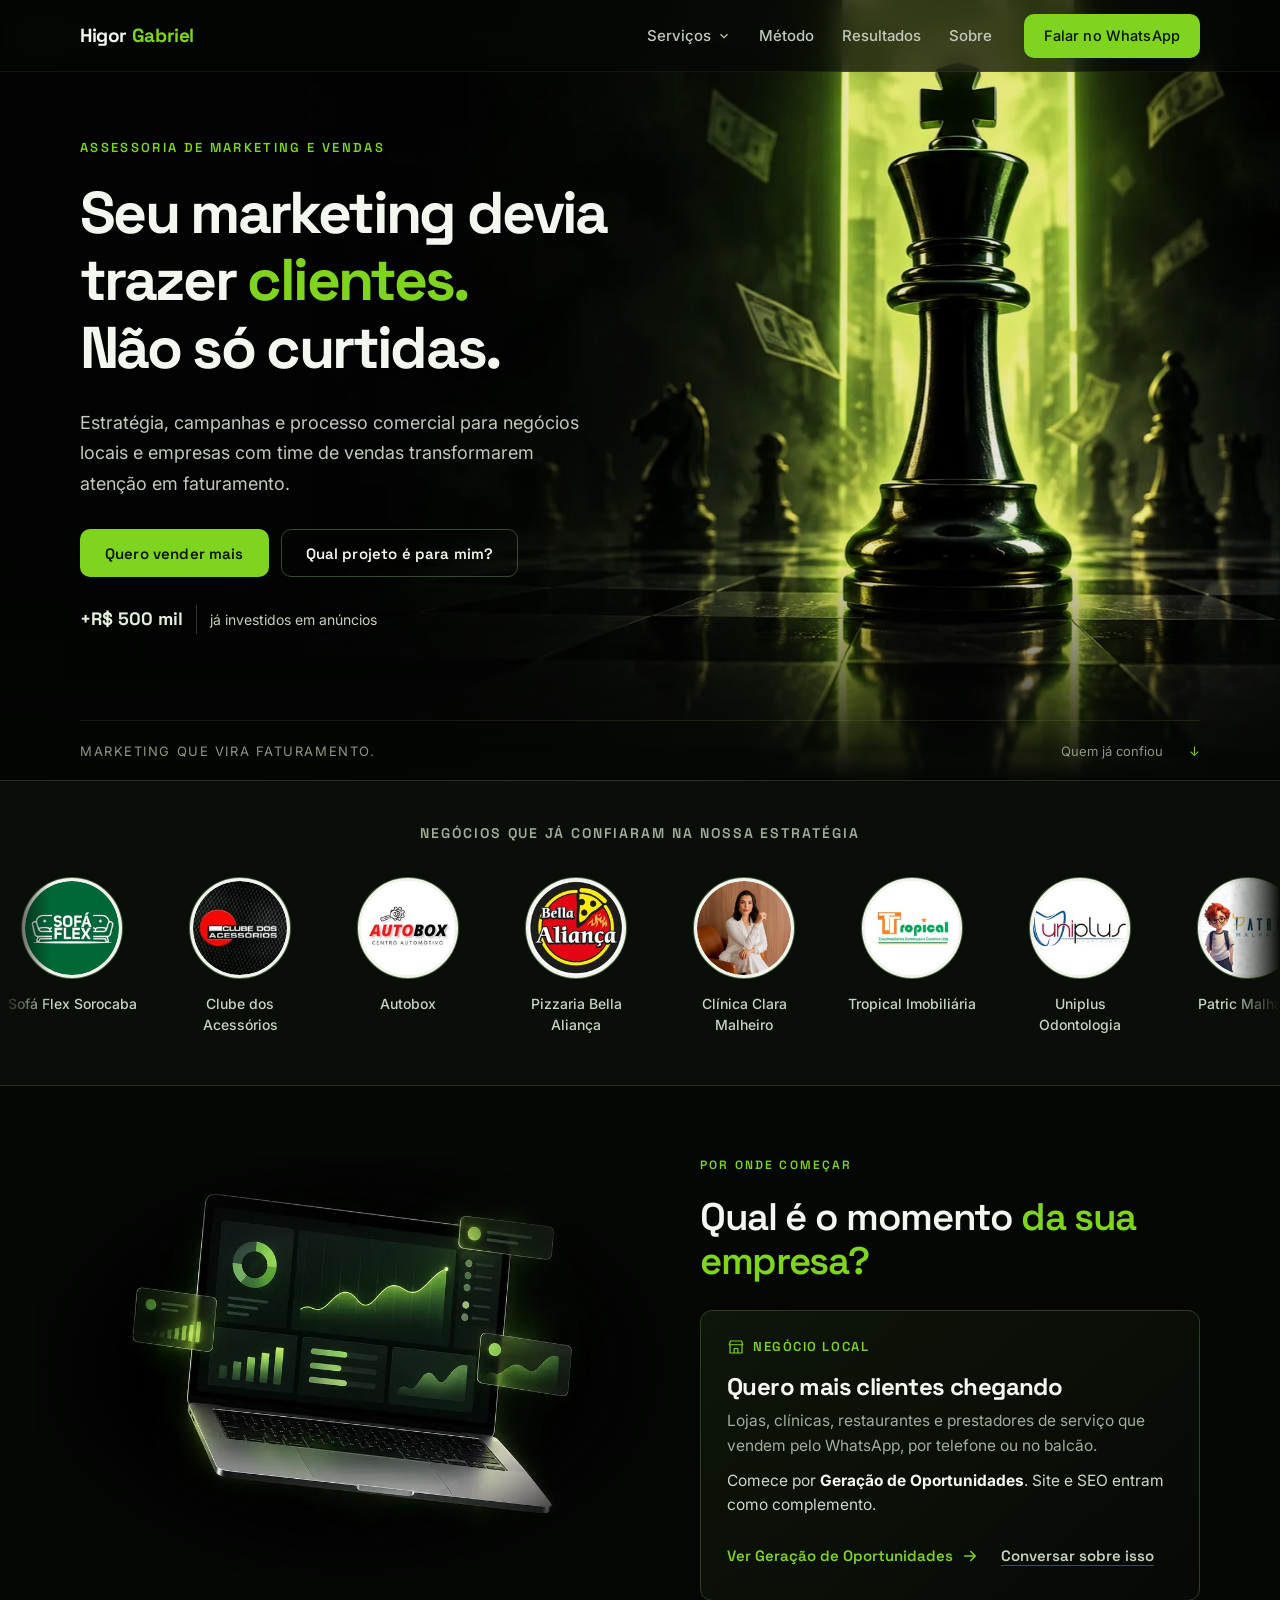
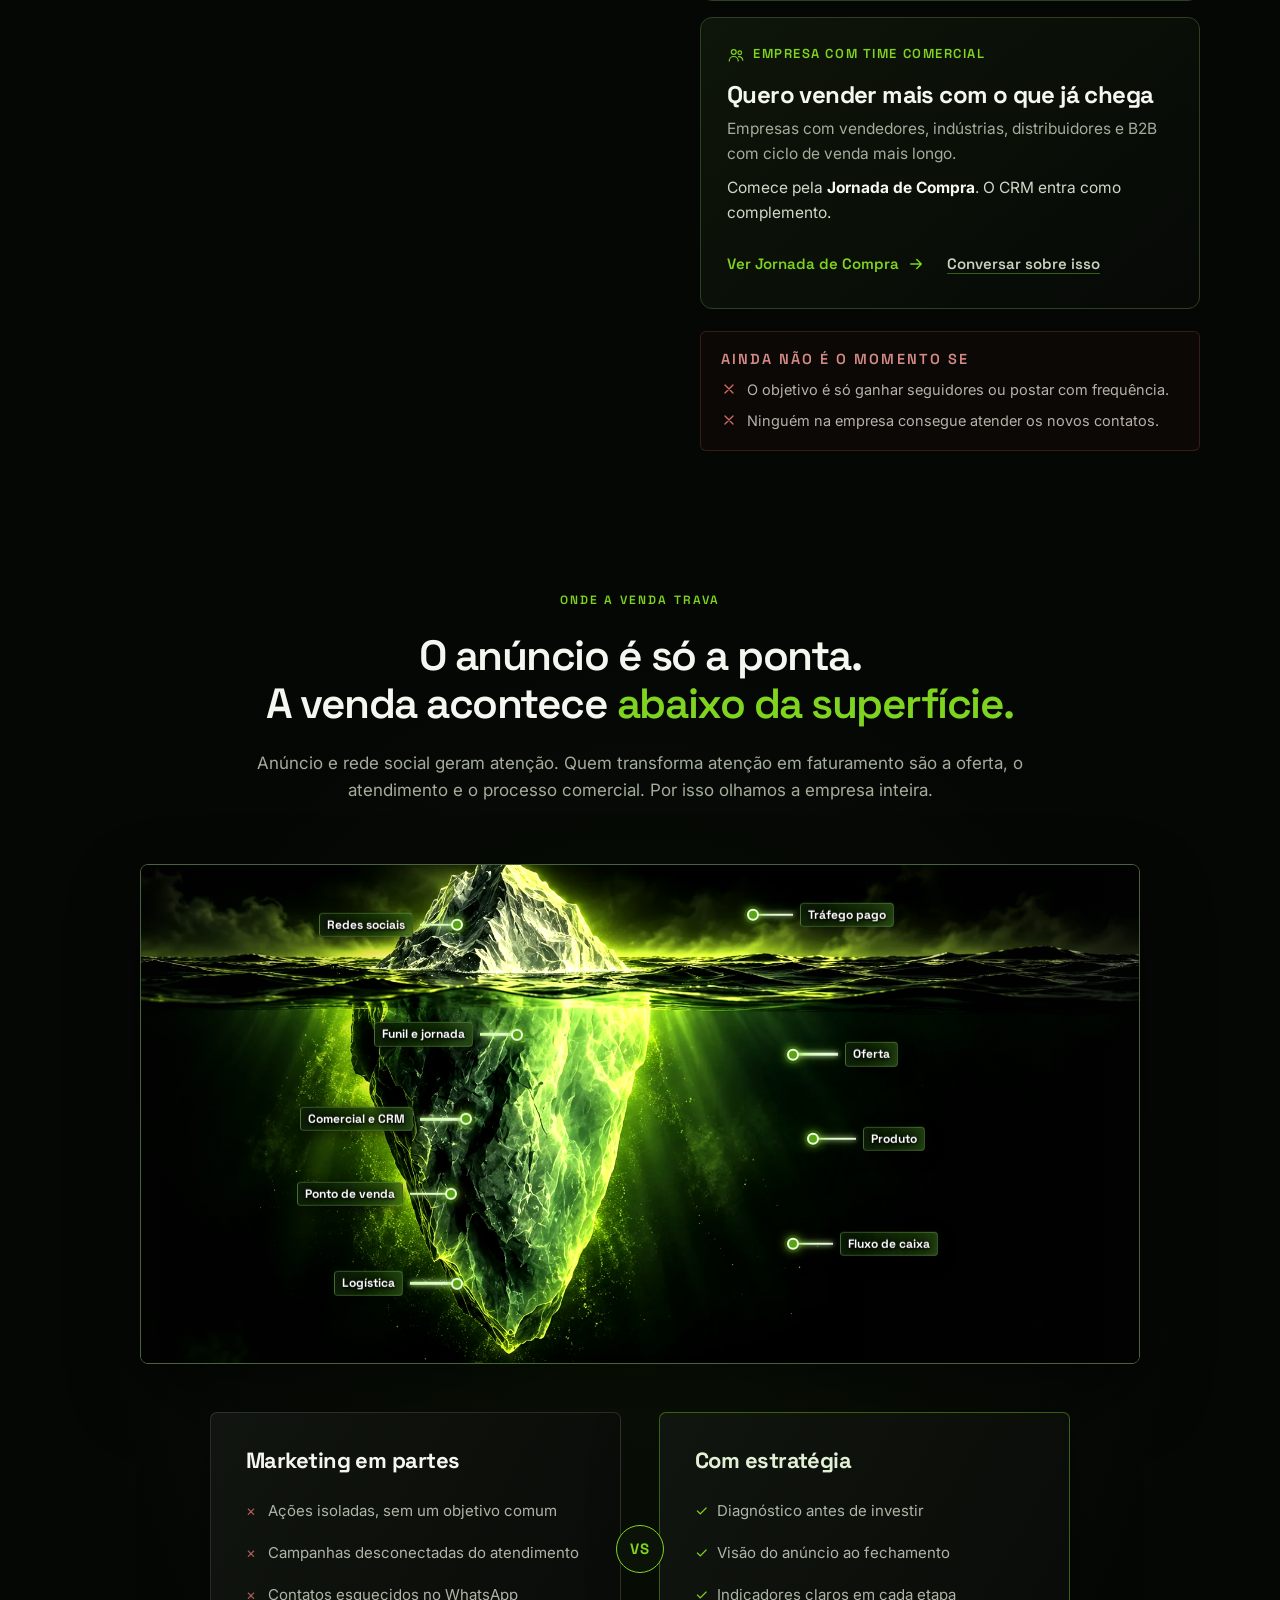
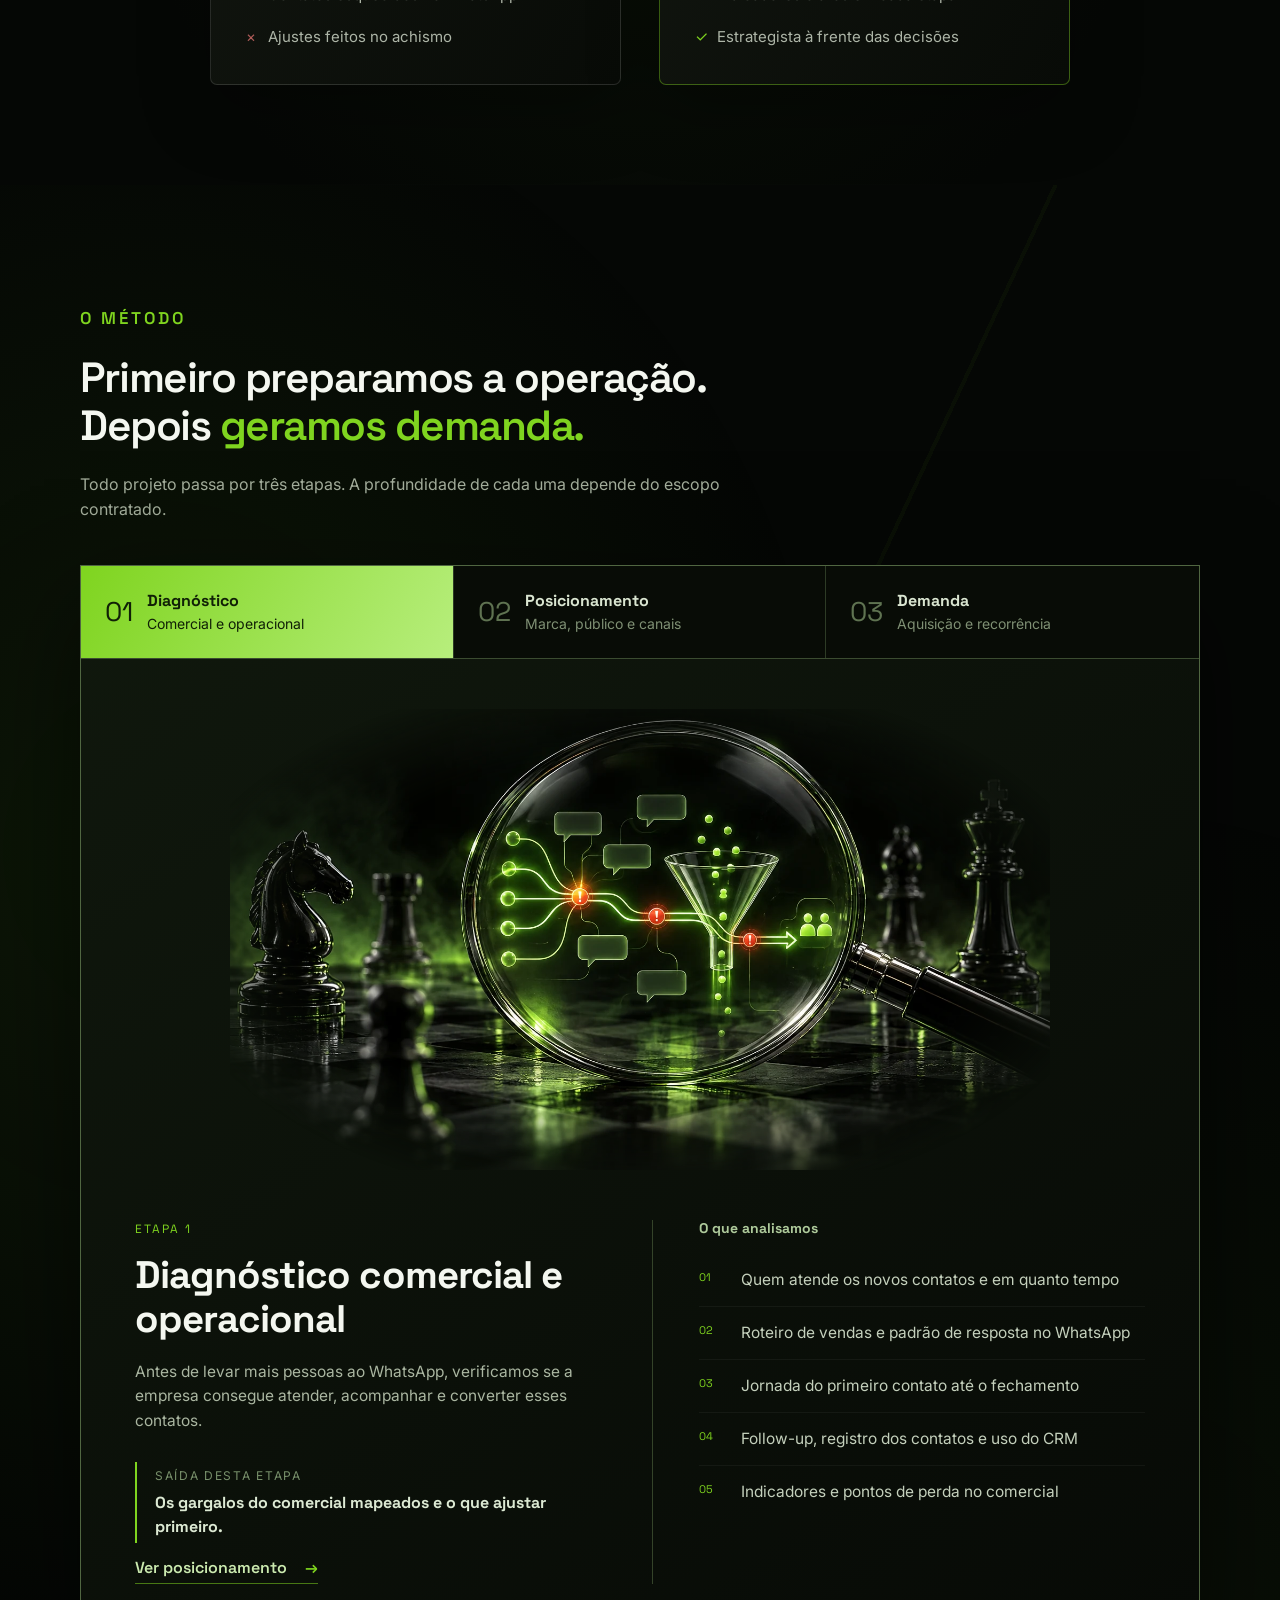
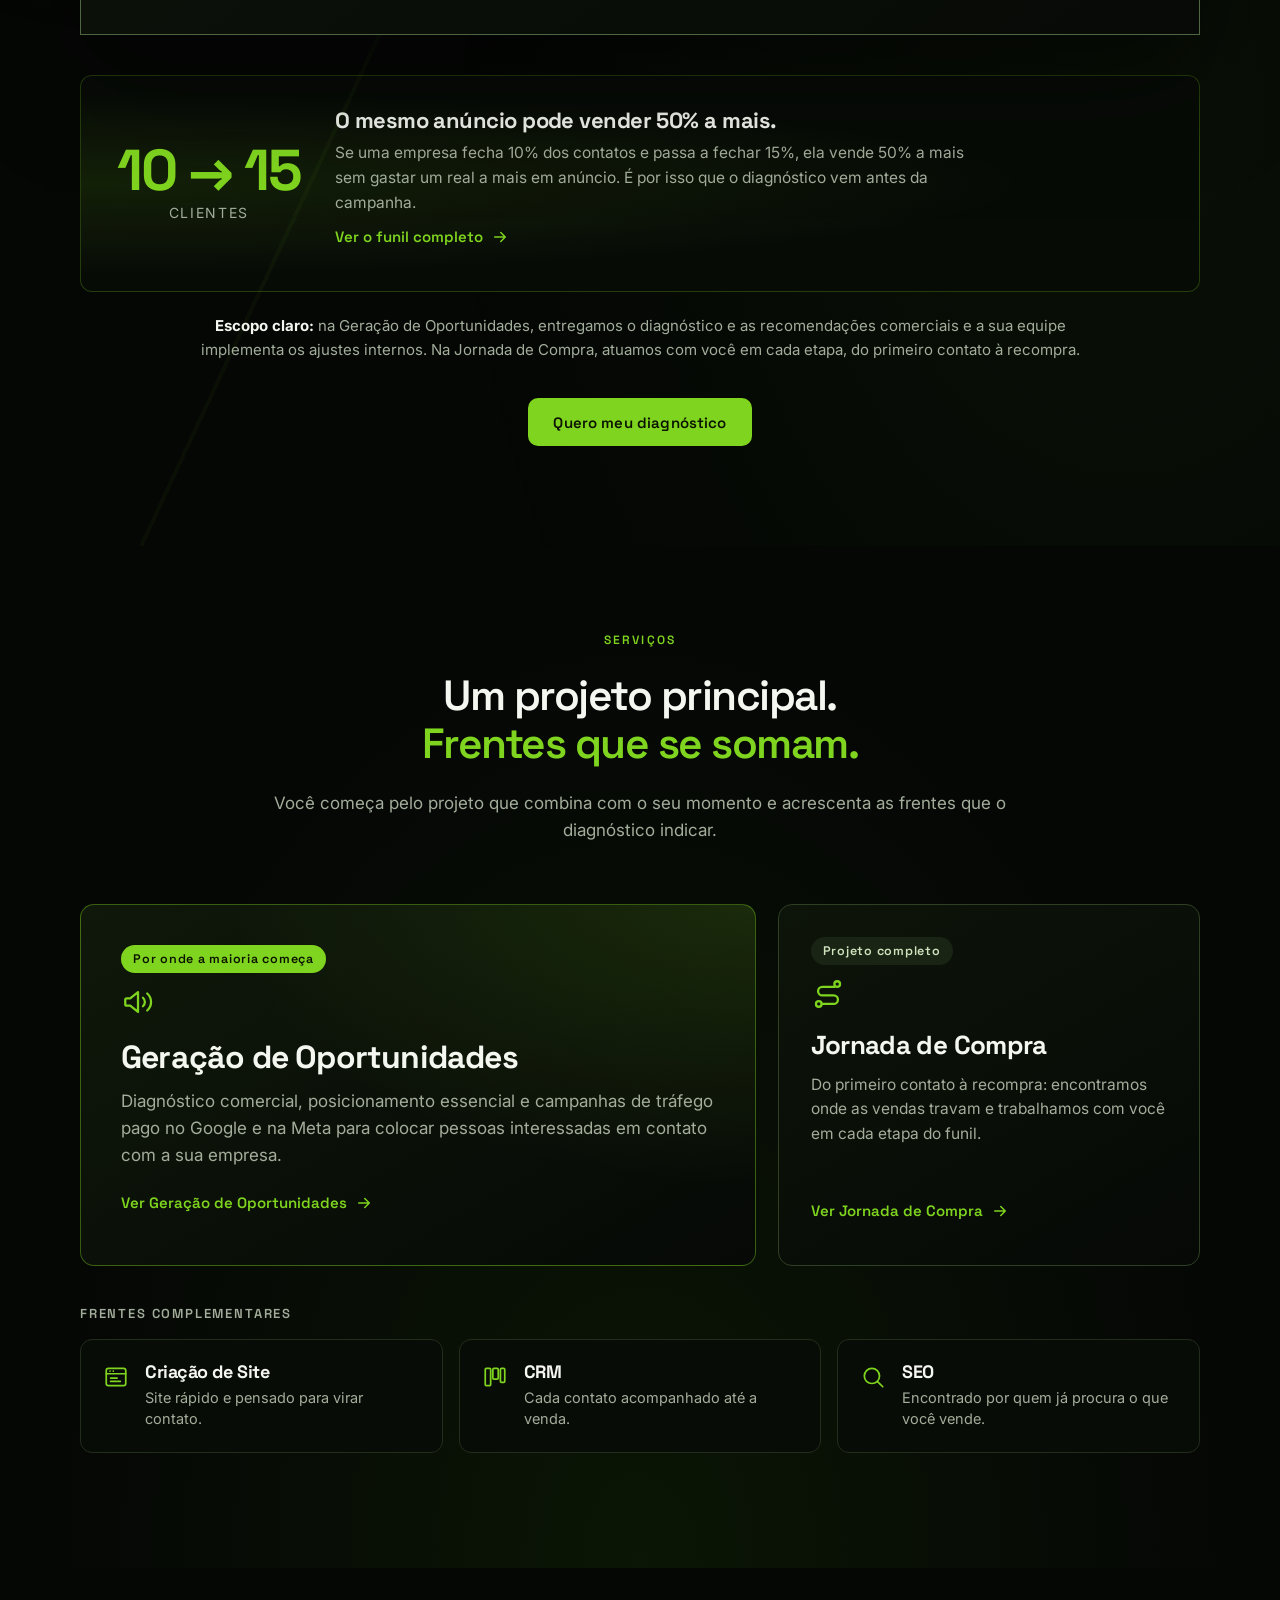
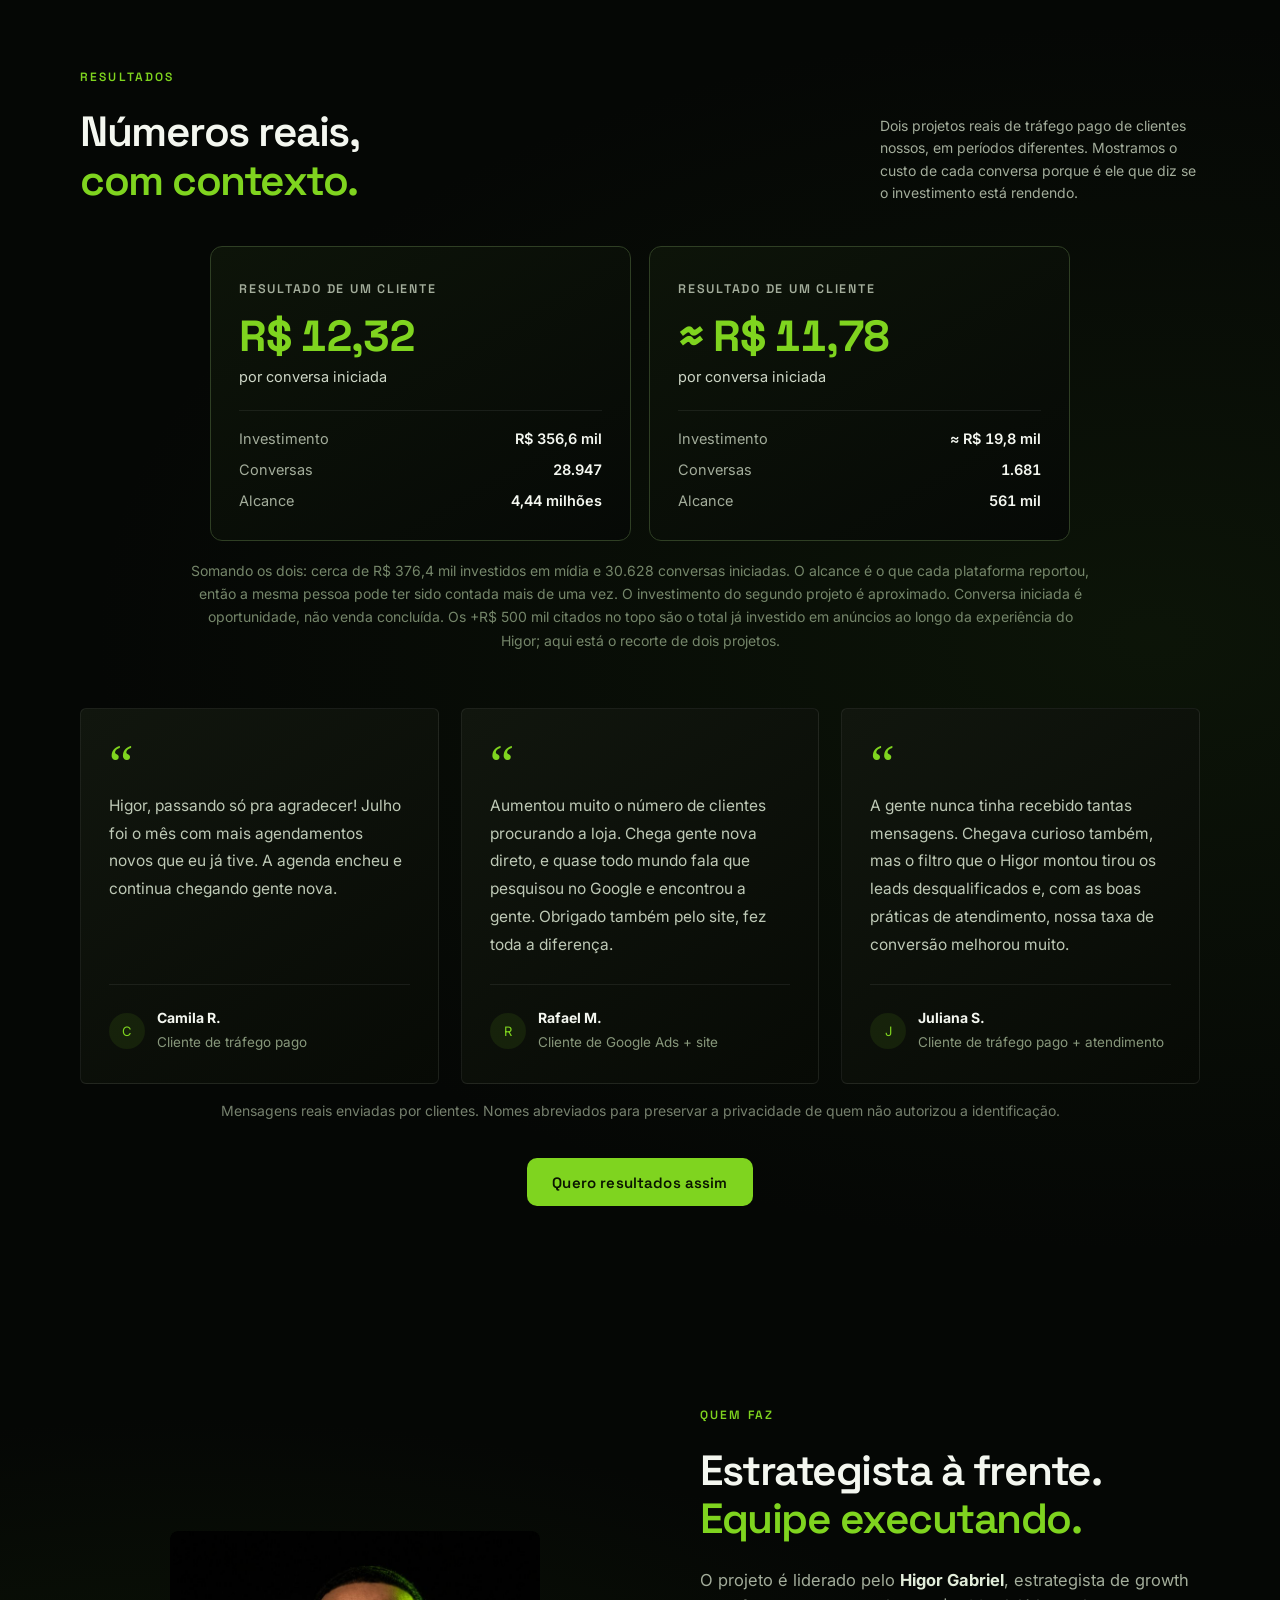
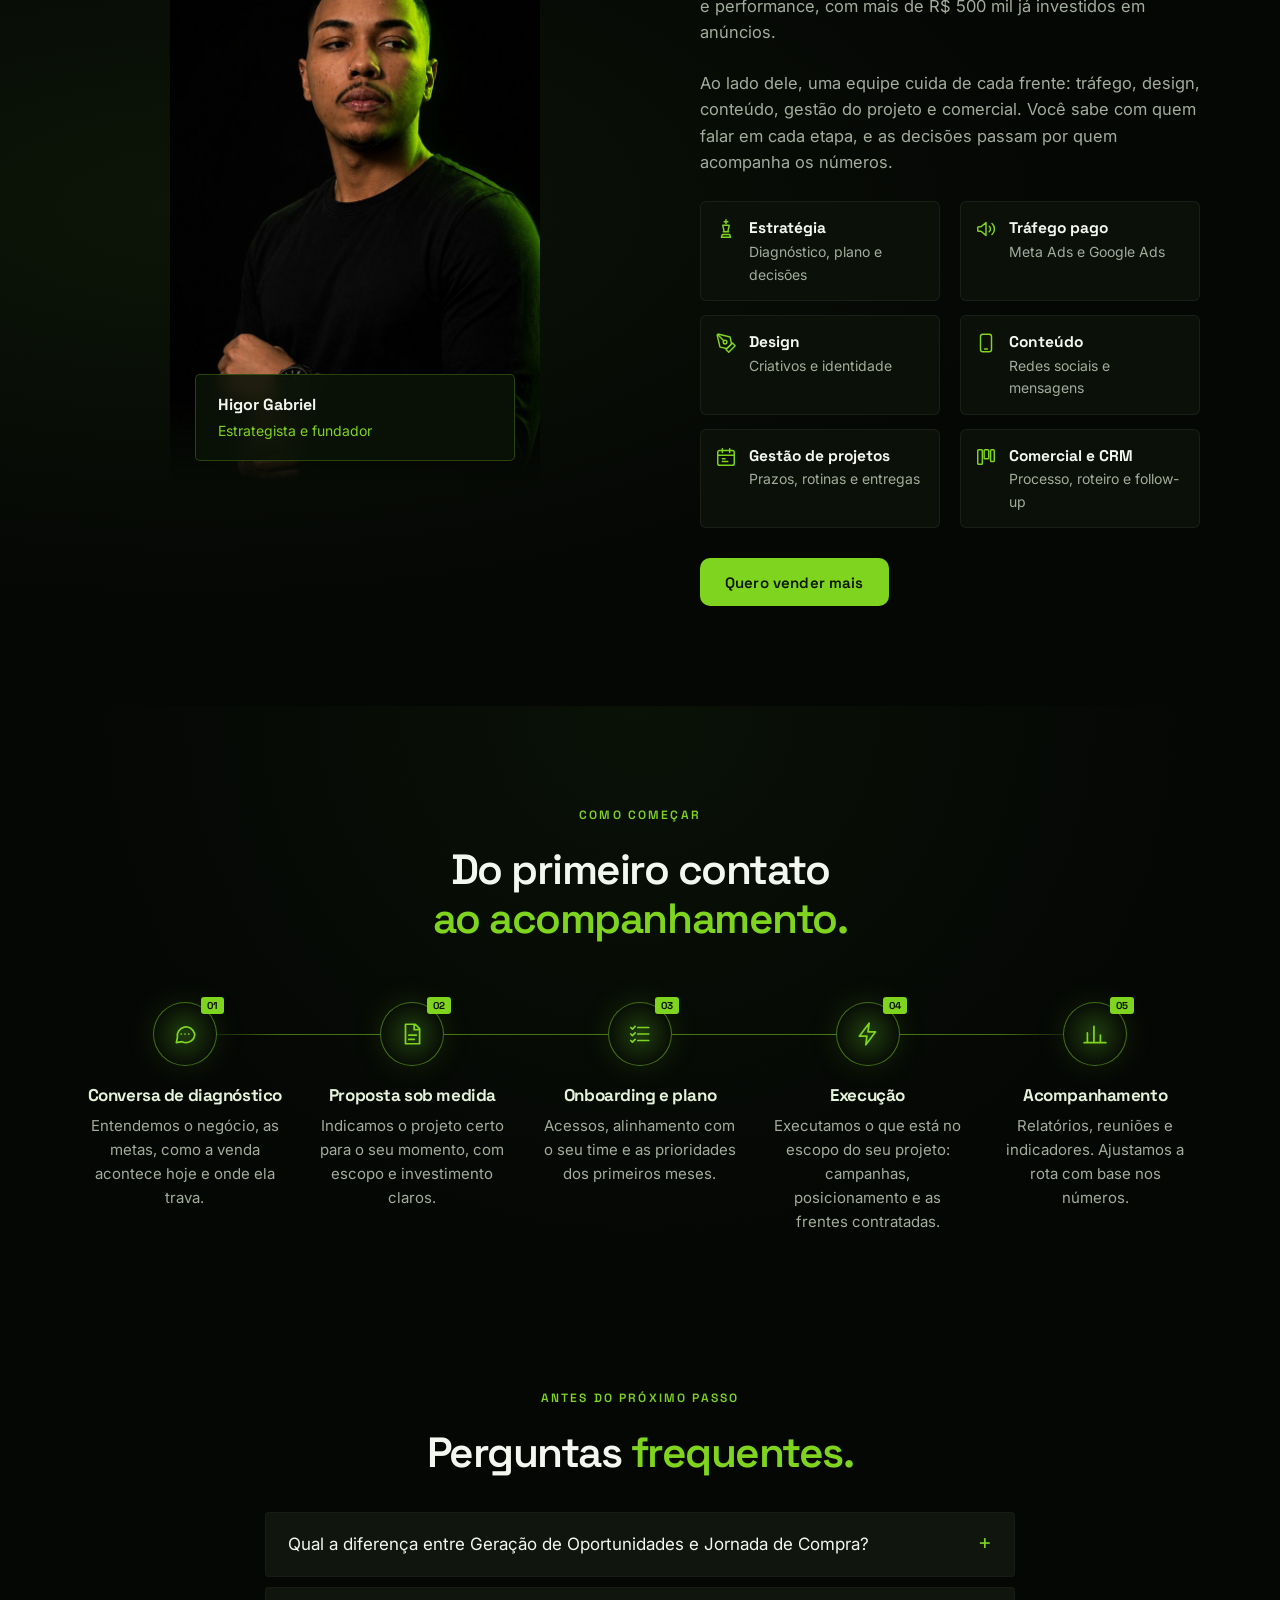
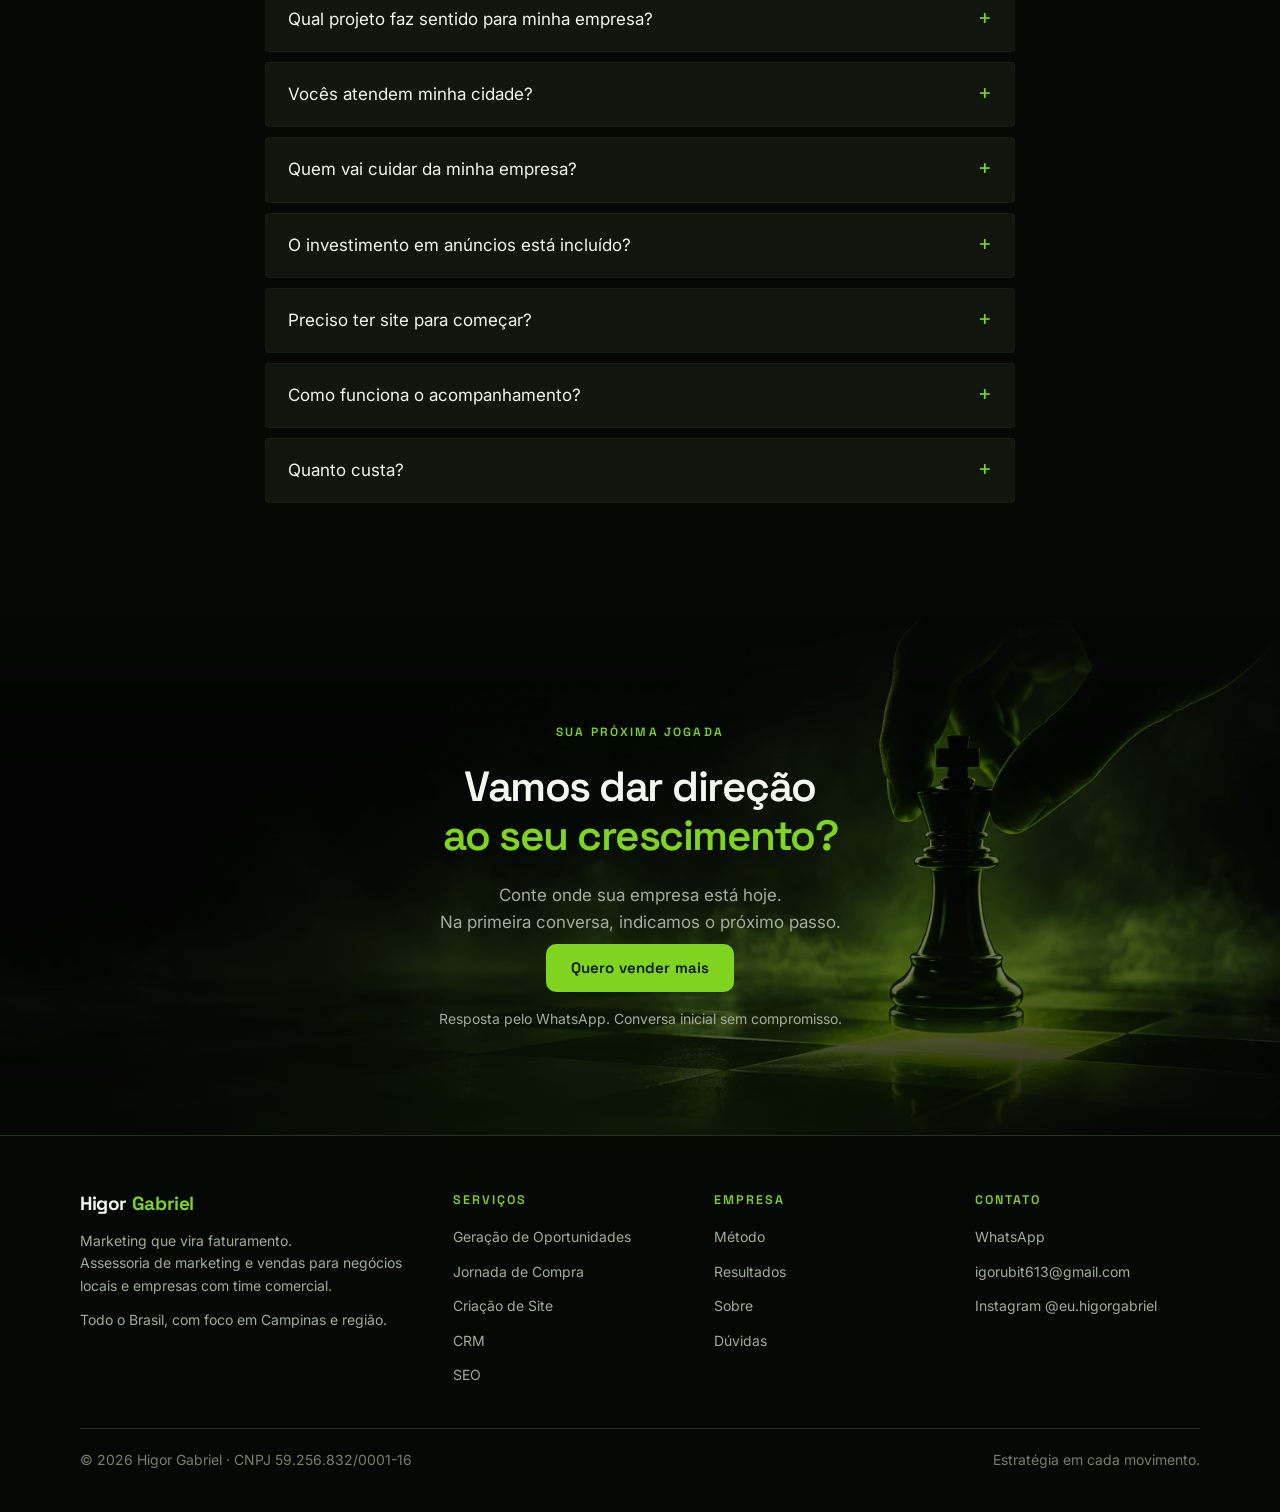
==== commit 2a141665: "Site Higor Gabriel v2 Home reorganizada em 9 blocos (dois caminhos por momento, provas com contexto)" ====
--- a/index.html
+++ b/index.html
@@ -1,65 +1,161 @@
-<!doctype html>
-<html lang="pt-BR"><head><meta charset="utf-8"><meta name="viewport" content="width=device-width,initial-scale=1"><meta name="description" content="Higor Gabriel: tráfego pago, jornada de compra, sites, CRM e SEO. Estratégia, execução e acompanhamento de perto, com uma equipe dedicada."><meta name="theme-color" content="#050705"><title>Higor Gabriel — Marketing que vira faturamento</title><link rel="preconnect" href="https://fonts.googleapis.com"><link rel="preconnect" href="https://fonts.gstatic.com" crossorigin><link href="https://fonts.googleapis.com/css2?family=Space+Grotesk:wght@400;500;600;700&family=Inter:wght@400;500;600;700&display=swap" rel="stylesheet"><link rel="stylesheet" href="assets/home.css?v=13"><link rel="stylesheet" href="assets/funil.css?v=1"><script src="assets/home.js?v=5" defer></script><script src="assets/story.js?v=5" defer></script></head>
-<body><svg width="0" height="0" style="position:absolute" aria-hidden="true"><defs>
-<symbol id="i-store" viewBox="0 0 24 24"><path d="M3 9l1.6-5h14.8L21 9M3 9h18M4 9v11h16V9M9.5 20v-6h5v6"/></symbol>
-<symbol id="i-growth" viewBox="0 0 24 24"><path d="M3 20h18M5 16l4-5 4 3 6-8"/><path d="M15 6h4v4"/></symbol>
-<symbol id="i-target" viewBox="0 0 24 24"><circle cx="12" cy="12" r="9"/><circle cx="12" cy="12" r="5"/><circle cx="12" cy="12" r="1.2"/></symbol>
-<symbol id="i-x" viewBox="0 0 24 24"><path d="M6 6l12 12M18 6L6 18"/></symbol>
-<symbol id="i-mega" viewBox="0 0 24 24"><path d="M3 10.5v3a1 1 0 001 1h2.5L12 19V5L6.5 9.5H4a1 1 0 00-1 1zM15.5 9a4 4 0 010 6M18.5 6a8 8 0 010 12"/></symbol>
-<symbol id="i-route" viewBox="0 0 24 24"><circle cx="5.5" cy="19" r="2"/><circle cx="18.5" cy="5" r="2"/><path d="M7.5 19H16a3 3 0 000-6H8a3 3 0 010-6h8.5"/></symbol>
-<symbol id="i-site" viewBox="0 0 24 24"><rect x="3" y="4" width="18" height="16" rx="2"/><path d="M3 9h18M6.5 6.5h.01M9.5 6.5h.01M7 13h6M7 16h9"/></symbol>
-<symbol id="i-crm" viewBox="0 0 24 24"><rect x="3" y="4" width="5" height="16" rx="1"/><rect x="10" y="4" width="5" height="10" rx="1"/><rect x="17" y="4" width="4" height="13" rx="1"/></symbol>
-<symbol id="i-search" viewBox="0 0 24 24"><circle cx="11" cy="11" r="7"/><path d="M21 21l-5-5"/></symbol>
-<symbol id="i-chat" viewBox="0 0 24 24"><path d="M21 12a8 8 0 01-11.6 7.1L4 20l1-4.6A8 8 0 1121 12z"/><path d="M8.5 12h.01M12 12h.01M15.5 12h.01"/></symbol>
-<symbol id="i-doc" viewBox="0 0 24 24"><path d="M6 3h9l4 4v14H6zM14 3v5h5M9 13h7M9 17h5"/></symbol>
-<symbol id="i-check" viewBox="0 0 24 24"><path d="M10 6h10M10 12h10M10 18h10M3.5 6l1.5 1.5L7.5 5M3.5 12l1.5 1.5 2.5-2.5M3.5 18l1.5 1.5 2.5-2.5"/></symbol>
-<symbol id="i-bolt" viewBox="0 0 24 24"><path d="M13 2L4 14h7l-1 8 9-12h-7z"/></symbol>
-<symbol id="i-bars" viewBox="0 0 24 24"><path d="M5 20V11M11 20V5M17 20v-7M2 20h20"/></symbol>
-<symbol id="i-pen" viewBox="0 0 24 24"><path d="M12 19l7-7 3 3-7 7-3-3z"/><path d="M18 13l-1.5-7.5L2 2l3.5 14.5L13 18z"/><path d="M2 2l7.6 7.6"/><circle cx="11" cy="11" r="2"/></symbol>
-<symbol id="i-phone" viewBox="0 0 24 24"><rect x="6" y="2.5" width="12" height="19" rx="2.5"/><path d="M10.5 18.5h3"/></symbol>
-<symbol id="i-cal" viewBox="0 0 24 24"><rect x="3" y="5" width="18" height="16" rx="2"/><path d="M3 10h18M8 3v4M16 3v4M8 14h3M8 17h6"/></symbol>
-<symbol id="i-king" viewBox="0 0 24 24"><path d="M12 2v4M10 4h4M8.5 8h7l-1.5 7h-4zM7 21h10l-1-3H8z M9 15h6"/></symbol>
-</defs></svg><a class="skip" href="#conteudo">Pular para o conteúdo</a>
-<header class="topbar"><div class="container navrow"><a class="brand" href="index.html" aria-label="Higor Gabriel — início">Higor <b>Gabriel</b></a><button class="menu-toggle" aria-label="Abrir menu" aria-expanded="false" aria-controls="navigation">☰</button><nav id="navigation" aria-label="Navegação principal"><a href="#metodo">Método</a><a href="#como-funciona">Como funciona</a><a href="#equipe">Equipe</a><a href="#servicos">Serviços</a><a href="#resultados">Resultados</a><a href="https://wa.me/5519998311721?text=Oi%20Higor%2C%20quero%20um%20diagn%C3%B3stico%20do%20meu%20marketing." target="_blank" rel="noopener" class="nav-contact">Vamos conversar </a></nav></div></header>
-<main id="conteudo"><section class="hero"><div class="hero-art-stage" aria-hidden="true"><img class="hero-art" src="img/chess-hero.png" alt="" fetchpriority="high"><video class="hero-video" autoplay muted loop playsinline webkit-playsinline preload="auto" poster="img/chess-hero.png" tabindex="-1"><source src="video/chess-hero-mobile.mp4" type="video/mp4"></video></div><div class="hero-shade"></div><div class="container hero-inner"><div class="hero-copy"><p class="eyebrow">ESTRATÉGIA · GROWTH · PERFORMANCE</p><h1>Seu marketing devia trazer <em>clientes.</em><br>Não só curtidas.</h1><p class="lead">Tráfego pago, jornada de compra, sites, CRM e SEO trabalhando juntos para transformar interesse em oportunidade de venda.</p><a class="cta" href="https://wa.me/5519998311721?text=Oi%20Higor%2C%20quero%20um%20diagn%C3%B3stico%20do%20meu%20marketing." target="_blank" rel="noopener">QUERO VENDER MAIS</a><div class="hero-proof"><strong>+R$ 500 mil</strong><span>já investidos em anúncios</span></div></div></div><div class="hero-bottom container"><span>ESTRATÉGIA EM CADA MOVIMENTO.</span><a href="#para-quem">Conheça a estratégia <span>↓</span></a></div></section><section id="para-quem" class="section qualification"><div class="container two-col"><div class="laptop-scene reveal"><img src="img/laptop.png" alt="Notebook com visualização ilustrativa de um painel de marketing" loading="lazy"><div class="float-label"><i></i> Do anúncio ao fechamento.</div><div class="float-label second">Uma estratégia. Todas as etapas.</div></div><div class="qualification-card reveal"><p class="eyebrow"><span class="chap">01</span> PERFIL DE EMPRESA</p><h2>Para qual tipo de empresa <br><em>o projeto serve.</em></h2>
-<div class="reason"><svg class="ico reason-ico" aria-hidden="true"><use href="#i-store"/></svg><div><h3>Empresas que vendem por contato</h3><p>Lojas, clínicas, prestadores de serviço, indústrias e distribuidores que dependem de pessoas chamando no WhatsApp, ligando ou indo até o ponto de venda.</p></div></div>
-<div class="reason"><svg class="ico reason-ico" aria-hidden="true"><use href="#i-growth"/></svg><div><h3>Negócios que já vendem e querem escalar</h3><p>Produto validado e alguém para atender, mesmo que o time seja pequeno. Falta previsibilidade para crescer.</p></div></div>
-<div class="reason"><svg class="ico reason-ico" aria-hidden="true"><use href="#i-target"/></svg><div><h3>Quem investe sem saber o retorno</h3><p>Já contratou serviços separados, mas não sabe o que realmente trouxe venda e sente falta de um plano conectando as etapas.</p></div></div>
-<div class="not-fit"><span>Ainda não é o momento se</span><ul><li><svg class="nf-ico" aria-hidden="true"><use href="#i-x"/></svg>O objetivo é só ganhar seguidores ou postar com frequência.</li><li><svg class="nf-ico" aria-hidden="true"><use href="#i-x"/></svg>Ninguém na empresa consegue atender os novos contatos.</li></ul></div>
-</div></div></section>
-<section class="section comparison" id="problema"><div class="container"><div class="center-heading reveal"><p class="eyebrow"><span class="chap">02</span> O PROBLEMA</p><h2>Seu negócio precisa de <br><em>peças que trabalham juntas.</em></h2><p>A maioria das empresas contrata marketing em partes: alguém posta, outro faz anúncio, o comercial atende do seu jeito. Cada peça funciona sozinha, e a venda se perde entre elas.</p></div>
-<figure class="illus illus-wide reveal" style="--ar:2/1" data-slot="Imagem 1 · ilustra-pecas.webp"><img src="img/ilustra-pecas.webp" alt="Peças isoladas de um lado e peças conectadas do outro, representando marketing sem e com estratégia" loading="lazy" onerror="this.remove()"></figure>
-<div class="compare-grid reveal"><div class="compare-card old"><h3>Marketing sem processo</h3><ul><li>Ações isoladas, sem um objetivo comum</li><li>Campanhas desconectadas do atendimento</li><li>Contatos esquecidos no WhatsApp</li><li>Números sem contexto para decidir</li><li>Ajustes feitos na base do achismo</li></ul></div><div class="compare-symbol" aria-hidden="true">×</div><div class="compare-card new"><h3>Com a nossa estratégia</h3><ul><li>Diagnóstico e planejamento para o seu negócio</li><li>Visão do anúncio ao fechamento no CRM</li><li>Processo comercial e acompanhamento</li><li>Indicadores claros e próximos passos</li><li>Equipe dedicada, com estrategista à frente</li></ul></div></div></div></section>
-<section class="section iceberg-sec" id="onde-trava"><div class="container"><div class="center-heading reveal"><p class="eyebrow"><span class="chap">03</span> ONDE A VENDA TRAVA</p><h2>O anúncio é só a ponta. <br><em>A venda acontece abaixo da superfície.</em></h2><p>Tráfego e redes sociais geram atenção. Para essa atenção virar faturamento, oferta, atendimento, processo comercial e operação precisam funcionar juntos. É por isso que olhamos a empresa inteira, não só o anúncio.</p></div>
-<figure class="iceberg-home reveal"><img src="img/journey-iceberg.webp" alt="Iceberg: tráfego pago e redes sociais acima da água; funil, oferta, processo comercial, produto, ponto de venda, caixa e logística abaixo da superfície" loading="lazy"><figcaption aria-label="O que fica visível e o que sustenta a venda">
-<span class="iceberg-point p-social" data-side="left"><b>Redes sociais</b><i aria-hidden="true"></i></span>
-<span class="iceberg-point p-traffic" data-side="right"><i aria-hidden="true"></i><b>Tráfego pago</b></span>
-<span class="iceberg-point p-funnel" data-side="left"><b>Funil e jornada</b><i aria-hidden="true"></i></span>
-<span class="iceberg-point p-offer" data-side="right"><i aria-hidden="true"></i><b>Oferta</b></span>
-<span class="iceberg-point p-sales" data-side="left"><b>Comercial e CRM</b><i aria-hidden="true"></i></span>
-<span class="iceberg-point p-product" data-side="right"><i aria-hidden="true"></i><b>Produto</b></span>
-<span class="iceberg-point p-pdv" data-side="left"><b>Ponto de venda</b><i aria-hidden="true"></i></span>
-<span class="iceberg-point p-cash" data-side="right"><i aria-hidden="true"></i><b>Fluxo de caixa</b></span>
-<span class="iceberg-point p-logistics" data-side="left"><b>Logística</b><i aria-hidden="true"></i></span>
-</figcaption></figure>
-<div class="iceberg-legend reveal"><div><b>Acima da água</b><span>O que o cliente vê: anúncios, perfil, site.</span></div><div><b>Abaixo da água</b><span>O que decide a venda: atendimento, oferta, processo e operação.</span></div></div>
-</div></section>
-<section class="section funil-sec" id="funil"><div class="container"><div class="center-heading reveal"><p class="eyebrow"><span class="chap">04</span> O MAPA DO PROJETO</p><h2>O funil de vendas é o guia <br><em>de tudo que fazemos.</em></h2><p>O funil mostra as etapas que o cliente percorre antes de comprar e onde ele se perde. Em cada projeto, medimos cada etapa e priorizamos o que traz mais resultado. Não ficamos só no anúncio: vamos até o atendimento, a venda e a recompra.</p></div><div class="fn-chart"><div class="fn-group top"><b>Geração de demanda</b><span>Onde muita gente para o trabalho</span></div><div class="fn-row top reveal"><div class="fn-barwrap"><div class="fn-bar" style="--w:100%;--wm:100%;--in:6.0%;--inm:4.0%"><span class="fn-n">01</span><span class="fn-name">Anúncio</span><span class="fn-vol"><b>10.000</b> pessoas alcançadas</span></div></div><div class="fn-card"><h4>Atrair o público certo</h4><p>Copy, imagem, formato e oferta decidem quantos clicam.</p></div></div><div class="fn-row top reveal"><div class="fn-barwrap"><div class="fn-bar" style="--w:88%;--wm:92%;--in:6.8%;--inm:4.3%"><span class="fn-n">02</span><span class="fn-name">Site ou página</span><span class="fn-vol"><b>1.000</b> visitas</span></div></div><div class="fn-card"><span class="fn-rate">10% clicam</span><h4>Convencer quem chegou</h4><p>Uma página clara e rápida reduz a desistência.</p></div></div><div class="fn-row top reveal"><div class="fn-barwrap"><div class="fn-bar" style="--w:76%;--wm:84%;--in:7.9%;--inm:4.8%"><span class="fn-n">03</span><span class="fn-name">Formulário ou WhatsApp</span><span class="fn-vol"><b>200</b> contatos</span></div></div><div class="fn-card"><span class="fn-rate">20% enviam</span><h4>Facilitar o primeiro contato</h4><p>Menos perguntas e um caminho curto elevam a conversão.</p></div></div><div class="fn-group bottom"><b>Comercial e relacionamento</b><span>Onde a venda se decide, e onde também atuamos</span></div><div class="fn-row bottom reveal"><div class="fn-barwrap"><div class="fn-bar" style="--w:64%;--wm:76%;--in:7.8%;--inm:5.3%"><span class="fn-n">04</span><span class="fn-name">Atendimento comercial</span><span class="fn-vol"><b>100</b> conversas seguem</span></div></div><div class="fn-card"><span class="fn-rate">50% seguem</span><h4>Responder rápido e bem</h4><p>Tempo de resposta, roteiro, follow-up e registro no CRM.</p></div></div><div class="fn-row bottom reveal"><div class="fn-barwrap"><div class="fn-bar" style="--w:54%;--wm:68%;--in:7.4%;--inm:5.9%"><span class="fn-n">05</span><span class="fn-name">Venda</span><span class="fn-vol"><b>10</b> clientes</span></div></div><div class="fn-card"><span class="fn-rate">10% fecham</span><h4>Transformar interesse em venda</h4><p>Proposta, tratamento de objeções e treinamento do time.</p></div></div><div class="fn-row bottom reveal"><div class="fn-barwrap"><div class="fn-bar" style="--w:46%;--wm:60%;--in:6.5%;--inm:5.0%"><span class="fn-n">06</span><span class="fn-name">Pós-venda</span><span class="fn-vol"><b>Recompra</b> e indicação</span></div></div><div class="fn-card"><h4>Gerar recorrência</h4><p>Relacionamento, fidelidade e campanhas de indicação.</p></div></div></div><div class="fn-sim reveal"><div class="fn-sim-tag">Por que isso importa</div><div class="fn-sim-grid"><div><b>10 → 15 clientes</b><span>Com os mesmos 10.000 alcançados, subir o fechamento de 10% para 15% aumenta as vendas em 50%, sem gastar mais em anúncio.</span></div><div><b>Cada etapa é uma alavanca</b><span>Melhorar o anúncio, a página, o atendimento ou a proposta tem efeito somado. Por isso olhamos o funil inteiro.</span></div><div><b>Clareza para decidir</b><span>Medindo a taxa de cada etapa, sabemos onde o cliente se perde e qual ajuste vale a pena fazer primeiro.</span></div></div><p class="fn-note">Exemplo ilustrativo (escola de inglês). Os números reais variam em cada negócio; o diagnóstico mede os da sua empresa.</p></div></div></section>
-<section class="section sales-strategy" id="metodo"><div class="container"><div class="sales-strategy-heading reveal"><p class="eyebrow"><span class="chap">05</span> O MÉTODO</p><h2>Primeiro preparamos a operação. <br><em>Depois geramos demanda.</em></h2><p>A estratégia avança em três etapas. Cada uma resolve um ponto que influencia diretamente a capacidade da empresa de transformar atenção em venda.</p></div><div class="strategy-principle reveal"><span>O princípio</span><strong>Marketing não é um calendário de postagens.</strong><p>É uma assessoria de marketing e vendas que organiza o comercial, posiciona a marca nos canais certos e cria novas oportunidades de negócio.</p></div><div class="strategy-presenter reveal"><div class="strategy-tablist" role="tablist" aria-label="Etapas da estratégia"><button id="plan-tab-1" type="button" role="tab" aria-controls="plan-panel-1" aria-selected="true" data-plan-tab="1"><span>01</span><b>Diagnóstico</b><small>Comercial e operacional</small></button><button id="plan-tab-2" type="button" role="tab" aria-controls="plan-panel-2" aria-selected="false" tabindex="-1" data-plan-tab="2"><span>02</span><b>Posicionamento</b><small>Marca, público e canais</small></button><button id="plan-tab-3" type="button" role="tab" aria-controls="plan-panel-3" aria-selected="false" tabindex="-1" data-plan-tab="3"><span>03</span><b>Demanda</b><small>Aquisição e recorrência</small></button></div><div class="strategy-panels"><article class="strategy-panel" id="plan-panel-1" role="tabpanel" aria-labelledby="plan-tab-1" data-plan-panel="1"><figure class="illus stage-art" style="--ar:16/9" data-slot="Imagem 2 · etapa-1-diagnostico.webp"><img src="img/etapa-1-diagnostico.webp" alt="Ilustração do diagnóstico comercial" loading="lazy" onerror="this.remove()"></figure><div class="strategy-panel-copy"><span class="stage-label">ETAPA 1</span><h3>Diagnóstico comercial e operacional</h3><p>Antes de levar mais pessoas ao WhatsApp, precisamos garantir que a empresa consegue atender, acompanhar e converter esses contatos.</p><a class="fn-link" href="#funil">Ferramenta do diagnóstico: o funil de vendas <span aria-hidden="true">↑</span></a><div class="stage-result"><small>Saída desta etapa</small><strong>Um processo comercial claro, com responsáveis, roteiro e acompanhamento.</strong></div><button class="strategy-next" type="button" data-plan-next="2">Ver posicionamento <span aria-hidden="true">→</span></button></div><div class="strategy-checklist"><h4>O que organizamos</h4><ul><li>Quem será responsável pelo atendimento dos novos contatos</li><li>Roteiro de vendas e padrão de resposta no WhatsApp</li><li>Jornada do primeiro contato até o fechamento</li><li>Follow-up, registro dos leads e uso do CRM</li><li>Gargalos, indicadores e pontos de perda no comercial</li></ul></div></article><article class="strategy-panel" id="plan-panel-2" role="tabpanel" aria-labelledby="plan-tab-2" data-plan-panel="2" hidden><figure class="illus stage-art" style="--ar:16/9" data-slot="Imagem 3 · etapa-2-posicionamento.webp"><img src="img/etapa-2-posicionamento.webp" alt="Ilustração do posicionamento da marca nos canais" loading="lazy" onerror="this.remove()"></figure><div class="strategy-panel-copy"><span class="stage-label">ETAPA 2</span><h3>Posicionamento estratégico da marca</h3><p>Definimos onde estão o público certo e as melhores oportunidades. A empresa passa a ocupar os canais que realmente participam da decisão de compra.</p><div class="stage-result"><small>Saída desta etapa</small><strong>Marca, oferta e mensagem posicionadas onde a demanda acontece.</strong></div><button class="strategy-next" type="button" data-plan-next="3">Ver geração de demanda <span aria-hidden="true">→</span></button></div><div class="strategy-checklist"><h4>O que definimos</h4><ul><li>Onde o público-alvo pesquisa, compara e toma decisões</li><li>Oportunidades no Google, Meta e outros canais relevantes</li><li>Conteúdo para topo, meio e fundo do funil</li><li>Mensagens e ofertas para cada nível de intenção</li><li>Prioridade dos canais conforme potencial e objetivo</li></ul></div></article><article class="strategy-panel" id="plan-panel-3" role="tabpanel" aria-labelledby="plan-tab-3" data-plan-panel="3" hidden><figure class="illus stage-art" style="--ar:16/9" data-slot="Imagem 4 · etapa-3-demanda.webp"><img src="img/etapa-3-demanda.webp" alt="Ilustração da geração de demanda" loading="lazy" onerror="this.remove()"></figure><div class="strategy-panel-copy"><span class="stage-label">ETAPA 3</span><h3>Geração de demanda e recorrência</h3><p>Com atendimento e posicionamento preparados, ativamos campanhas e ações para atrair clientes, aumentar a frequência de compra e gerar indicação.</p><div class="stage-result"><small>Saída desta etapa</small><strong>Mais oportunidades entrando e mais valor extraído de cada cliente.</strong></div><button class="strategy-next" type="button" data-plan-next="1">Rever o diagnóstico <span aria-hidden="true">↺</span></button></div><div class="strategy-checklist"><h4>Estratégias possíveis</h4><ul><li>Tráfego pago no Google, Meta e canais prioritários</li><li>Campanhas para levar clientes ao ponto de venda físico</li><li>Grupos e ações de relacionamento pelo WhatsApp</li><li>Programas de fidelidade e recompra</li><li>Campanhas de indicação e ativação da base de clientes</li></ul></div></article></div></div></div></section>
-<section class="section how" id="como-funciona"><div class="container"><div class="center-heading reveal"><p class="eyebrow"><span class="chap">06</span> COMO FUNCIONA</p><h2>Do primeiro contato <br><em>ao acompanhamento.</em></h2><p>Um caminho claro, para você saber o que acontece em cada fase do projeto.</p></div><ol class="timeline"><li class="reveal"><div class="tl-icon"><svg class="ico" aria-hidden="true"><use href="#i-chat"/></svg><span>01</span></div><h3>Conversa de diagnóstico</h3><p>Entendemos o negócio, as metas, como a venda acontece hoje e onde ela trava.</p></li><li class="reveal"><div class="tl-icon"><svg class="ico" aria-hidden="true"><use href="#i-doc"/></svg><span>02</span></div><h3>Proposta sob medida</h3><p>Apresentamos as frentes prioritárias, o escopo e o investimento para o seu momento.</p></li><li class="reveal"><div class="tl-icon"><svg class="ico" aria-hidden="true"><use href="#i-check"/></svg><span>03</span></div><h3>Onboarding e plano</h3><p>Acessos, alinhamento com o seu time e o plano de prioridades dos primeiros meses.</p></li><li class="reveal"><div class="tl-icon"><svg class="ico" aria-hidden="true"><use href="#i-bolt"/></svg><span>04</span></div><h3>Execução</h3><p>A equipe implementa: processo comercial, posicionamento, campanhas e ferramentas.</p></li><li class="reveal"><div class="tl-icon"><svg class="ico" aria-hidden="true"><use href="#i-bars"/></svg><span>05</span></div><h3>Acompanhamento</h3><p>Reuniões, relatórios e indicadores. Ajustamos a rota com base nos números.</p></li></ol>
-<div class="deliver reveal"><span class="deliver-tag">O que você recebe</span><ul><li>Diagnóstico com os gargalos priorizados</li><li>Plano de ação com responsáveis</li><li>Implementação feita pela equipe</li><li>Indicadores para decidir com clareza</li></ul></div></div></section>
-<section class="section about" id="equipe"><div class="container two-col"><div class="portrait reveal"><img src="img/higor-hero.jpg" alt="Higor Gabriel, estrategista e fundador" loading="lazy"><div class="portrait-caption"><strong>Higor Gabriel</strong><span>Estrategista e fundador</span></div></div><div class="about-copy reveal"><p class="eyebrow"><span class="chap">07</span> QUEM FAZ</p><h2>Estrategista à frente. <br><em>Equipe executando.</em></h2><p>O projeto é liderado pelo <strong>Higor Gabriel</strong>, estrategista de growth e performance, com mais de R$ 500 mil já investidos em anúncios.</p><p>Ao lado dele, uma equipe que cuida de cada frente: tráfego, design, conteúdo, gestão do projeto e processo comercial. Você tem um time inteiro trabalhando, com quem acompanha os números e toma as decisões sempre por perto.</p><ul><li>Estrategista dedicado ao seu projeto</li><li>Especialistas em cada etapa da jornada</li><li>Acompanhamento para decidir com clareza</li></ul><a class="cta" href="https://wa.me/5519998311721?text=Oi%20Higor%2C%20quero%20um%20diagn%C3%B3stico%20do%20meu%20marketing." target="_blank" rel="noopener">FALAR COM A EQUIPE</a></div></div>
-<div class="container team-board reveal"><div class="team-art"><img src="img/chess-team.png" alt="Rei e peões de xadrez lado a lado, representando estratégia e equipe" loading="lazy"></div><ul class="team-roles"><li><svg class="ico" aria-hidden="true"><use href="#i-king"/></svg><div><b>Estratégia</b><small>Diagnóstico, plano e decisões</small></div></li><li><svg class="ico" aria-hidden="true"><use href="#i-mega"/></svg><div><b>Tráfego pago</b><small>Meta Ads e Google Ads</small></div></li><li><svg class="ico" aria-hidden="true"><use href="#i-pen"/></svg><div><b>Design</b><small>Criativos e identidade</small></div></li><li><svg class="ico" aria-hidden="true"><use href="#i-phone"/></svg><div><b>Conteúdo</b><small>Redes sociais e mensagens</small></div></li><li><svg class="ico" aria-hidden="true"><use href="#i-cal"/></svg><div><b>Gestão de projetos</b><small>Prazos, rotinas e entregas</small></div></li><li><svg class="ico" aria-hidden="true"><use href="#i-crm"/></svg><div><b>Comercial e CRM</b><small>Processo, roteiro e follow-up</small></div></li></ul></div></section>
-<section class="section services" id="servicos"><div class="container"><div class="center-heading reveal"><p class="eyebrow"><span class="chap">08</span> AS FRENTES DO PROJETO</p><h2>Cinco frentes. <br><em>Uma estratégia para vender mais.</em></h2><p>Cada frente pode ser contratada conforme o gargalo da sua empresa. Nós montamos o projeto a partir do diagnóstico.</p></div><div class="service-line"><a class="service reveal" href="trafego-pago.html"><span class="service-top"><span class="service-ico"><svg class="ico" aria-hidden="true"><use href="#i-mega"/></svg></span><span class="service-number">01</span></span><h3>Tráfego pago</h3><p>Campanhas no Meta e Google Ads para colocar sua empresa na frente de quem pode comprar.</p><span class="service-link">Saiba mais sobre o serviço</span></a><a class="service reveal" href="jornada-de-compra.html"><span class="service-top"><span class="service-ico"><svg class="ico" aria-hidden="true"><use href="#i-route"/></svg></span><span class="service-number">02</span></span><h3>Jornada de compra</h3><p>Do primeiro contato à recompra: encontramos e resolvemos os pontos onde suas vendas travam.</p><span class="service-link">Saiba mais sobre o serviço</span></a><a class="service reveal" href="criacao-de-site.html"><span class="service-top"><span class="service-ico"><svg class="ico" aria-hidden="true"><use href="#i-site"/></svg></span><span class="service-number">03</span></span><h3>Criação de sites</h3><p>Uma presença profissional, rápida e pensada para transformar visitantes em contatos.</p><span class="service-link">Saiba mais sobre o serviço</span></a><a class="service reveal" href="crm.html"><span class="service-top"><span class="service-ico"><svg class="ico" aria-hidden="true"><use href="#i-crm"/></svg></span><span class="service-number">04</span></span><h3>CRM</h3><p>Cada contato acompanhado. Atendimento, propostas e follow-up em um único processo.</p><span class="service-link">Saiba mais sobre o serviço</span></a><a class="service reveal" href="seo.html"><span class="service-top"><span class="service-ico"><svg class="ico" aria-hidden="true"><use href="#i-search"/></svg></span><span class="service-number">05</span></span><h3>SEO</h3><p>Sua empresa encontrada por quem já está procurando o que você vende.</p><span class="service-link">Saiba mais sobre o serviço</span></a></div></div></section>
-<section class="section results" id="resultados"><div class="container"><div class="results-heading reveal"><div><p class="eyebrow"><span class="chap">09</span> RESULTADOS</p><h2>Um recorte do que <br><em>já colocamos em prática.</em></h2></div><p>Um resumo de alguns projetos, com os principais números consolidados e sem identificar os clientes.</p></div><div class="summary-dashboard reveal"><div class="summary-dashboard-head"><div><span class="tiny-label">RECORTE DE PROJETOS</span><h3>Visão consolidada</h3></div><span class="sample-badge">3 projetos na amostra</span></div><div class="summary-kpis"><div class="summary-kpi primary"><span>Investimento em mídia</span><strong>R$ 378,9 mil</strong><small>Somado nos projetos selecionados</small></div><div class="summary-kpi"><span>Alcance acumulado</span><strong>+5 milhões</strong><small>5.038.912 pessoas alcançadas</small></div><div class="summary-kpi"><span>Conversas iniciadas</span><strong>30.901</strong><small>Resultado principal das campanhas</small></div></div><div class="results-path" aria-label="Resumo do fluxo de resultados"><div><span>01</span><b>Investimento</b><small>Mídia ativada</small></div><i aria-hidden="true">→</i><div><span>02</span><b>Alcance</b><small>Público impactado</small></div><i aria-hidden="true">→</i><div><span>03</span><b>Conversas</b><small>Oportunidades geradas</small></div></div></div><p class="results-footnote">Recorte de três projetos com objetivos e períodos diferentes. O investimento do terceiro projeto foi considerado em aproximadamente R$ 19,8 mil. Conversas iniciadas não representam vendas concluídas.</p></div></section>
-<section class="section testimonials" id="depoimentos"><div class="container"><div class="center-heading reveal"><p class="eyebrow"><span class="chap">10</span> QUEM JÁ TRABALHOU COM A GENTE</p><h2>Experiências que <em>falam por si.</em></h2></div><div class="testimonial-grid"><figure class="testimonial reveal"><span class="quote" aria-hidden="true">“</span><blockquote>Higor, passando só pra agradecer! Julho foi o mês com mais agendamentos novos que eu já tive. A agenda encheu e continua chegando gente nova.</blockquote><figcaption><span class="avatar">C</span><div><strong>Camila R.</strong><small>Tráfego pago</small></div></figcaption></figure><figure class="testimonial reveal"><span class="quote" aria-hidden="true">“</span><blockquote>Aumentou muito o número de clientes procurando a loja. Chega gente nova direto, e quase todo mundo fala que pesquisou no Google e encontrou a gente. Obrigado também pelo site, fez toda a diferença.</blockquote><figcaption><span class="avatar">R</span><div><strong>Rafael M.</strong><small>Google Ads + site</small></div></figcaption></figure><figure class="testimonial reveal"><span class="quote" aria-hidden="true">“</span><blockquote>A gente nunca tinha recebido tantas mensagens. Chegava curioso também, mas o filtro que o Higor montou tirou os leads desqualificados e, com as boas práticas de atendimento, nossa taxa de conversão melhorou muito.</blockquote><figcaption><span class="avatar">J</span><div><strong>Juliana S.</strong><small>Tráfego pago + atendimento</small></div></figcaption></figure></div></div></section>
-<section class="section faq" id="duvidas"><div class="container narrow"><div class="center-heading reveal"><p class="eyebrow"><span class="chap">11</span> ANTES DO PRÓXIMO PASSO</p><h2><em>Perguntas frequentes.</em></h2></div>
-<details class="reveal"><summary>Qual projeto faz sentido para minha empresa?<span aria-hidden="true">+</span></summary><p>Depende do seu momento. Tráfego pago ajuda a trazer contatos; jornada de compra e CRM ajudam a aproveitar melhor esses contatos; site e SEO fortalecem sua presença. Na primeira conversa, entendemos seu cenário e indicamos o caminho.</p></details>
-<details class="reveal"><summary>Quem vai cuidar da minha empresa?<span aria-hidden="true">+</span></summary><p>Uma equipe dedicada, com o Higor à frente da estratégia. Cada frente tem um responsável, e você sabe com quem falar em cada etapa.</p></details>
-<details class="reveal"><summary>O investimento em anúncios está incluído?<span aria-hidden="true">+</span></summary><p>Não. A verba dos anúncios é paga diretamente à Meta e/ou ao Google. O projeto contempla o trabalho de estratégia e gestão, conforme o escopo combinado.</p></details>
-<details class="reveal"><summary>Preciso ter site para começar?<span aria-hidden="true">+</span></summary><p>Não necessariamente. Podemos direcionar campanhas para o WhatsApp. Se um site fizer diferença para seu objetivo, ele entra como um projeto específico.</p></details>
-<details class="reveal"><summary>Como funciona o acompanhamento?<span aria-hidden="true">+</span></summary><p>O acompanhamento varia conforme o projeto: relatórios, reuniões e próximos passos. No projeto de jornada de compra, há feedbacks semanais e um painel de indicadores.</p></details>
-<details class="reveal"><summary>Quanto custa?<span aria-hidden="true">+</span></summary><p>O valor depende do serviço e do escopo. Entre em contato pelo WhatsApp para conversarmos sobre sua empresa e prepararmos uma proposta.</p></details></div></section>
-<section class="final-cta"><figure class="illus final-art" style="--ar:32/15" data-slot="Imagem 5 · proxima-jogada.webp"><img src="img/proxima-jogada.webp" alt="" loading="lazy" onerror="this.remove()"></figure><div class="container center-heading reveal"><p class="eyebrow">SUA PRÓXIMA JOGADA</p><h2>Vamos dar direção <br><em>ao seu crescimento?</em></h2><p>Conte para a gente onde sua empresa está.<br>Vamos entender o próximo passo juntos.</p><a class="cta" href="https://wa.me/5519998311721?text=Oi%20Higor%2C%20quero%20um%20diagn%C3%B3stico%20do%20meu%20marketing." target="_blank" rel="noopener">AGENDAR DIAGNÓSTICO</a><small>Conversa inicial sem compromisso.</small></div></section></main>
-<footer><div class="container footer-grid"><div><a class="brand" href="index.html" aria-label="Higor Gabriel — início">Higor <b>Gabriel</b></a><p>Marketing que vira faturamento.</p><small>© 2026 Higor Gabriel.</small></div><div><h3>Serviços</h3><a href="trafego-pago.html">Tráfego pago</a><a href="jornada-de-compra.html">Jornada de compra</a><a href="criacao-de-site.html">Criação de sites</a><a href="crm.html">CRM</a><a href="seo.html">SEO</a></div><div><h3>Contato</h3><a href="https://instagram.com/eu.higorgabriel" target="_blank" rel="noopener">@eu.higorgabriel </a><a href="https://wa.me/5519998311721?text=Oi%20Higor%2C%20quero%20um%20diagn%C3%B3stico%20do%20meu%20marketing." target="_blank" rel="noopener">WhatsApp </a></div></div></footer><a class="floating-contact" href="https://wa.me/5519998311721?text=Oi%20Higor%2C%20quero%20um%20diagn%C3%B3stico%20do%20meu%20marketing." target="_blank" rel="noopener" aria-label="Conversar no WhatsApp"><svg aria-hidden="true" viewBox="0 0 32 32"><path d="M16.003 0h-.006C7.164 0 0 7.164 0 16c0 3.084.87 5.97 2.383 8.43L.826 31.5l7.24-1.897A15.9 15.9 0 0 0 16.003 32C24.84 32 32 24.836 32 16S24.84 0 16.003 0zm9.36 22.593c-.388 1.095-1.927 2.003-3.155 2.269-.84.18-1.936.323-5.632-1.21-4.727-1.958-7.77-6.762-8.007-7.074-.227-.312-1.91-2.543-1.91-4.85 0-2.31 1.174-3.443 1.647-3.926.388-.397.98-.577 1.548-.577.184 0 .35.01.5.017.442.02.664.045.956.744.363.877 1.25 3.037 1.356 3.257.108.22.216.518.067.83-.14.31-.263.448-.483.7-.22.25-.43.442-.65.71-.2.234-.427.487-.173.926.254.43 1.13 1.86 2.425 3.014 1.672 1.49 3.06 1.953 3.548 2.156.363.15.79.114 1.056-.173.335-.363.744-.964 1.16-1.556.294-.42.665-.472 1.056-.323.4.14 2.522 1.19 2.955 1.406.432.216.716.32.822.5.106.18.106 1.03-.283 2.126z"/></svg></a></body></html>
-
+<!doctype html>
+<html lang="pt-BR"><head><meta charset="utf-8"><meta name="viewport" content="width=device-width,initial-scale=1"><title>Higor Gabriel — Assessoria de marketing e vendas em Campinas e todo o Brasil</title><meta name="description" content="Assessoria de marketing e vendas com foco em Campinas e região e atendimento em todo o Brasil: diagnóstico, posicionamento, tráfego pago, sites, CRM e SEO para transformar atenção em faturamento."><meta property="og:title" content="Higor Gabriel — Marketing que vira faturamento"><meta property="og:description" content="Estratégia, campanhas e processo comercial para transformar atenção em vendas."><link rel="preconnect" href="https://fonts.googleapis.com"><link rel="preconnect" href="https://fonts.gstatic.com" crossorigin><link href="https://fonts.googleapis.com/css2?family=Space+Grotesk:wght@400;500;600;700&family=Inter:wght@400;500;600;700&display=swap" rel="stylesheet"><link rel="stylesheet" href="assets/home.css?v=14"><link rel="stylesheet" href="assets/clients.css?v=2"><link rel="stylesheet" href="assets/home-v2.css?v=4"><script src="assets/home.js?v=6" defer></script><script src="assets/story.js?v=5" defer></script><script src="assets/clients.js?v=2" defer></script>
+<!-- shell:head -->
+<link rel="canonical" href="https://higor-gabriel.vercel.app/">
+<meta property="og:url" content="https://higor-gabriel.vercel.app/">
+<link rel="icon" href="img/favicon.svg" type="image/svg+xml">
+<meta name="theme-color" content="#050705">
+<meta property="og:type" content="website">
+<meta property="og:locale" content="pt_BR">
+<meta property="og:site_name" content="Higor Gabriel">
+<meta property="og:image" content="https://higor-gabriel.vercel.app/img/og-compartilhamento.jpg">
+<meta property="og:image:width" content="1200"><meta property="og:image:height" content="630">
+<meta name="twitter:card" content="summary_large_image">
+<link rel="stylesheet" href="assets/shell.css?v=2">
+<script src="assets/shell.js?v=2" defer></script>
+<script type="application/ld+json">{"@context":"https://schema.org","@type":"ProfessionalService","name":"Higor Gabriel — Assessoria de marketing e vendas","url":"https://higor-gabriel.vercel.app","image":"https://higor-gabriel.vercel.app/img/og-compartilhamento.jpg","email":"igorubit613@gmail.com","telephone":"+55-19-99831-1721","areaServed":[{"@type":"City","name":"Campinas"},{"@type":"Country","name":"Brasil"}],"founder":{"@type":"Person","name":"Higor Gabriel"},"sameAs":["https://instagram.com/eu.higorgabriel"]}</script>
+<!-- /shell:head -->
+</head>
+<body><svg width="0" height="0" style="position:absolute" aria-hidden="true"><defs>
+<symbol id="i-store" viewBox="0 0 24 24"><path d="M3 9l1.6-5h14.8L21 9M3 9h18M4 9v11h16V9M9.5 20v-6h5v6"/></symbol>
+<symbol id="i-growth" viewBox="0 0 24 24"><path d="M3 20h18M5 16l4-5 4 3 6-8"/><path d="M15 6h4v4"/></symbol>
+<symbol id="i-team" viewBox="0 0 24 24"><circle cx="9" cy="8" r="3.2"/><path d="M3 20c0-3.3 2.7-6 6-6s6 2.7 6 6"/><circle cx="17" cy="9" r="2.4"/><path d="M15.5 14.2A5 5 0 0121 19"/></symbol>
+<symbol id="i-x" viewBox="0 0 24 24"><path d="M6 6l12 12M18 6L6 18"/></symbol>
+<symbol id="i-mega" viewBox="0 0 24 24"><path d="M3 10.5v3a1 1 0 001 1h2.5L12 19V5L6.5 9.5H4a1 1 0 00-1 1zM15.5 9a4 4 0 010 6M18.5 6a8 8 0 010 12"/></symbol>
+<symbol id="i-route" viewBox="0 0 24 24"><circle cx="5.5" cy="19" r="2"/><circle cx="18.5" cy="5" r="2"/><path d="M7.5 19H16a3 3 0 000-6H8a3 3 0 010-6h8.5"/></symbol>
+<symbol id="i-site" viewBox="0 0 24 24"><rect x="3" y="4" width="18" height="16" rx="2"/><path d="M3 9h18M6.5 6.5h.01M9.5 6.5h.01M7 13h6M7 16h9"/></symbol>
+<symbol id="i-crm" viewBox="0 0 24 24"><rect x="3" y="4" width="5" height="16" rx="1"/><rect x="10" y="4" width="5" height="10" rx="1"/><rect x="17" y="4" width="4" height="13" rx="1"/></symbol>
+<symbol id="i-search" viewBox="0 0 24 24"><circle cx="11" cy="11" r="7"/><path d="M21 21l-5-5"/></symbol>
+<symbol id="i-chat" viewBox="0 0 24 24"><path d="M21 12a8 8 0 01-11.6 7.1L4 20l1-4.6A8 8 0 1121 12z"/><path d="M8.5 12h.01M12 12h.01M15.5 12h.01"/></symbol>
+<symbol id="i-doc" viewBox="0 0 24 24"><path d="M6 3h9l4 4v14H6zM14 3v5h5M9 13h7M9 17h5"/></symbol>
+<symbol id="i-check" viewBox="0 0 24 24"><path d="M10 6h10M10 12h10M10 18h10M3.5 6l1.5 1.5L7.5 5M3.5 12l1.5 1.5 2.5-2.5M3.5 18l1.5 1.5 2.5-2.5"/></symbol>
+<symbol id="i-bolt" viewBox="0 0 24 24"><path d="M13 2L4 14h7l-1 8 9-12h-7z"/></symbol>
+<symbol id="i-bars" viewBox="0 0 24 24"><path d="M5 20V11M11 20V5M17 20v-7M2 20h20"/></symbol>
+<symbol id="i-pen" viewBox="0 0 24 24"><path d="M12 19l7-7 3 3-7 7-3-3z"/><path d="M18 13l-1.5-7.5L2 2l3.5 14.5L13 18z"/><path d="M2 2l7.6 7.6"/><circle cx="11" cy="11" r="2"/></symbol>
+<symbol id="i-phone" viewBox="0 0 24 24"><rect x="6" y="2.5" width="12" height="19" rx="2.5"/><path d="M10.5 18.5h3"/></symbol>
+<symbol id="i-cal" viewBox="0 0 24 24"><rect x="3" y="5" width="18" height="16" rx="2"/><path d="M3 10h18M8 3v4M16 3v4M8 14h3M8 17h6"/></symbol>
+<symbol id="i-king" viewBox="0 0 24 24"><path d="M12 2v4M10 4h4M8.5 8h7l-1.5 7h-4zM7 21h10l-1-3H8z M9 15h6"/></symbol>
+<symbol id="i-arrow" viewBox="0 0 24 24"><path d="M5 12h14M13 6l6 6-6 6"/></symbol>
+</defs></svg>
+<!-- shell:header -->
+<a class="gh-skip" href="#conteudo">Pular para o conteúdo</a>
+<header class="gh-header">
+  <div class="gh-header-in">
+    <a class="gh-logo" href="index.html" aria-label="Higor Gabriel — início">Higor <b>Gabriel</b></a>
+    <button class="gh-burger" type="button" aria-label="Abrir menu" aria-expanded="false" aria-controls="gh-menu"><span></span><span></span><span></span></button>
+    <nav class="gh-menu" id="gh-menu" aria-label="Navegação principal">
+      <div class="gh-dd">
+        <button class="gh-dd-btn" type="button" aria-expanded="false">Serviços <svg viewBox="0 0 24 24" aria-hidden="true"><path d="M6 9l6 6 6-6"/></svg></button>
+        <div class="gh-dd-panel">
+          <a href="trafego-pago.html"><span class="gh-ic"><svg viewBox="0 0 24 24" aria-hidden="true"><circle cx="12" cy="12" r="9"/><circle cx="12" cy="12" r="5"/><circle cx="12" cy="12" r="1"/></svg></span><span><b>Geração de Oportunidades</b><small>Produto de entrada: diagnóstico, posicionamento e campanhas</small></span></a><a href="jornada-de-compra.html"><span class="gh-ic"><svg viewBox="0 0 24 24" aria-hidden="true"><polyline points="3 17 9 11 13 15 21 7"/><polyline points="14 7 21 7 21 14"/></svg></span><span><b>Jornada de Compra</b><small>Do primeiro contato à recompra</small></span></a><a href="criacao-de-site.html"><span class="gh-ic"><svg viewBox="0 0 24 24" aria-hidden="true"><rect x="3" y="4" width="18" height="12" rx="2"/><path d="M8 20h8M12 16v4"/></svg></span><span><b>Criação de Site</b><small>Site profissional feito para converter</small></span></a><a href="crm.html"><span class="gh-ic"><svg viewBox="0 0 24 24" aria-hidden="true"><rect x="3" y="4" width="5" height="16" rx="1"/><rect x="10" y="4" width="5" height="11" rx="1"/><rect x="17" y="4" width="4" height="6" rx="1"/></svg></span><span><b>CRM</b><small>Comercial organizado, nenhum contato esquecido</small></span></a><a href="seo.html"><span class="gh-ic"><svg viewBox="0 0 24 24" aria-hidden="true"><circle cx="11" cy="11" r="7"/><path d="M20 20l-4-4"/></svg></span><span><b>SEO</b><small>Apareça no Google sem pagar por clique</small></span></a>
+        </div>
+      </div>
+      <a href="#metodo">Método</a>
+      <a href="#resultados">Resultados</a>
+      <a href="#equipe">Sobre</a>
+      <a class="gh-btn gh-btn-green" href="https://wa.me/5519998311721?text=Oi%20Higor%2C%20vim%20pelo%20site%20e%20quero%20falar%20com%20voc%C3%AAs." target="_blank" rel="noopener">Falar no WhatsApp</a>
+    </nav>
+  </div>
+</header>
+<!-- /shell:header -->
+<main id="conteudo">
+
+<!-- 1 · HERO -->
+<section class="hero"><div class="hero-art-stage" aria-hidden="true"><img class="hero-art" src="img/chess-hero.webp" alt="" width="1536" height="1024" fetchpriority="high"><video class="hero-video" autoplay muted loop playsinline webkit-playsinline preload="metadata" poster="img/chess-hero.webp" tabindex="-1"><source src="video/chess-hero-mobile.mp4" type="video/mp4"></video></div><div class="hero-shade"></div><div class="container hero-inner"><div class="hero-copy"><p class="eyebrow">ASSESSORIA DE MARKETING E VENDAS</p><h1>Seu marketing devia trazer <em>clientes.</em><br>Não só curtidas.</h1><p class="lead">Estratégia, campanhas e processo comercial para negócios locais e empresas com time de vendas transformarem atenção em faturamento.</p><div class="v2-hero-ctas"><a class="gh-btn gh-btn-green v2-cta-lg" href="https://wa.me/5519998311721?text=Oi%20Higor%2C%20vi%20o%20site%20e%20quero%20vender%20mais." target="_blank" rel="noopener">Quero vender mais</a><a class="gh-btn gh-btn-ghost v2-cta-lg" href="#caminhos">Qual projeto é para mim?</a></div><div class="hero-proof"><strong>+R$ 500 mil</strong><span>já investidos em anúncios</span></div></div></div><div class="hero-bottom container"><span>MARKETING QUE VIRA FATURAMENTO.</span><a href="#clientes">Quem já confiou <span aria-hidden="true">↓</span></a></div></section>
+
+<!-- 2 · CLIENTES (prova logo abaixo do hero) -->
+<section class="client-section v2-clients" id="clientes" aria-labelledby="client-title">
+<div class="container client-heading"><h2 id="client-title" class="v2-clients-title">Negócios que já confiaram na nossa estratégia</h2></div>
+<div class="client-viewport"><div class="client-track"><ul class="client-list" aria-label="Empresas que já atendemos"><li><a class="client-brand" href="https://www.instagram.com/sofaflex_sorocaba/" target="_blank" rel="noopener noreferrer" aria-label="Sofá Flex Sorocaba — ver Instagram (abre em nova aba)"><span class="client-logo"><img src="img/clientes/sofaflex_sorocaba.jpg" alt="" width="150" height="150" loading="lazy" decoding="async"></span><span class="client-name">Sofá Flex Sorocaba</span></a></li><li><a class="client-brand" href="https://www.instagram.com/clubedosacessoriosautomotivos/" target="_blank" rel="noopener noreferrer" aria-label="Clube dos Acessórios — ver Instagram (abre em nova aba)"><span class="client-logo"><img src="img/clientes/clubedosacessoriosautomotivos.jpg" alt="" width="150" height="150" loading="lazy" decoding="async"></span><span class="client-name">Clube dos Acessórios</span></a></li><li><a class="client-brand" href="https://www.instagram.com/autobox.oficina/" target="_blank" rel="noopener noreferrer" aria-label="Autobox — ver Instagram (abre em nova aba)"><span class="client-logo"><img src="img/clientes/autobox-oficina.jpg" alt="" width="150" height="150" loading="lazy" decoding="async"></span><span class="client-name">Autobox</span></a></li><li><a class="client-brand" href="https://www.instagram.com/pizzariabellaalianca/" target="_blank" rel="noopener noreferrer" aria-label="Pizzaria Bella Aliança — ver Instagram (abre em nova aba)"><span class="client-logo"><img src="img/clientes/pizzariabellaalianca.jpg" alt="" width="150" height="150" loading="lazy" decoding="async"></span><span class="client-name">Pizzaria Bella Aliança</span></a></li><li><a class="client-brand" href="https://www.instagram.com/clinicaclaramalheiro/" target="_blank" rel="noopener noreferrer" aria-label="Clínica Clara Malheiro — ver Instagram (abre em nova aba)"><span class="client-logo"><img src="img/clientes/clinicaclaramalheiro.jpg" alt="" width="150" height="150" loading="lazy" decoding="async"></span><span class="client-name">Clínica Clara Malheiro</span></a></li><li><a class="client-brand" href="https://www.instagram.com/tropical_imobiliaria/" target="_blank" rel="noopener noreferrer" aria-label="Tropical Imobiliária — ver Instagram (abre em nova aba)"><span class="client-logo"><img src="img/clientes/tropical_imobiliaria.jpg" alt="" width="150" height="150" loading="lazy" decoding="async"></span><span class="client-name">Tropical Imobiliária</span></a></li><li><a class="client-brand" href="https://www.instagram.com/uniplusodontologia/" target="_blank" rel="noopener noreferrer" aria-label="Uniplus Odontologia — ver Instagram (abre em nova aba)"><span class="client-logo"><img src="img/clientes/uniplusodontologia.jpg" alt="" width="150" height="150" loading="lazy" decoding="async"></span><span class="client-name">Uniplus Odontologia</span></a></li><li><a class="client-brand" href="https://www.instagram.com/malhariapatric/" target="_blank" rel="noopener noreferrer" aria-label="Patric Malharia — ver Instagram (abre em nova aba)"><span class="client-logo"><img src="img/clientes/malhariapatric.jpg" alt="" width="150" height="150" loading="lazy" decoding="async"></span><span class="client-name">Patric Malharia</span></a></li><li><a class="client-brand" href="https://www.instagram.com/mrfreddosorvetes/" target="_blank" rel="noopener noreferrer" aria-label="Mr. Freddo Sorvetes — ver Instagram (abre em nova aba)"><span class="client-logo"><img src="img/clientes/mrfreddosorvetes.jpg" alt="" width="150" height="150" loading="lazy" decoding="async"></span><span class="client-name">Mr. Freddo Sorvetes</span></a></li><li><a class="client-brand" href="https://www.instagram.com/coffeeburger.vinhedo/" target="_blank" rel="noopener noreferrer" aria-label="Coffee Burger — ver Instagram (abre em nova aba)"><span class="client-logo"><img src="img/clientes/coffeeburger-vinhedo.jpg" alt="" width="150" height="150" loading="lazy" decoding="async"></span><span class="client-name">Coffee Burger</span></a></li><li><a class="client-brand" href="https://www.instagram.com/outlet.domaicao_02/" target="_blank" rel="noopener noreferrer" aria-label="Outlet do Maicão — ver Instagram (abre em nova aba)"><span class="client-logo"><img src="img/clientes/outlet-domaicao_02.jpg" alt="" width="150" height="150" loading="lazy" decoding="async"></span><span class="client-name">Outlet do Maicão</span></a></li><li><a class="client-brand" href="https://www.instagram.com/sofaprimebr/" target="_blank" rel="noopener noreferrer" aria-label="Sofá Prime — ver Instagram (abre em nova aba)"><span class="client-logo"><img src="img/clientes/sofaprimebr.jpg" alt="" width="150" height="150" loading="lazy" decoding="async"></span><span class="client-name">Sofá Prime</span></a></li><li><a class="client-brand" href="https://www.instagram.com/sofadecor_/" target="_blank" rel="noopener noreferrer" aria-label="Sofá Decor — ver Instagram (abre em nova aba)"><span class="client-logo"><img src="img/clientes/sofadecor.jpg" alt="" width="150" height="150" loading="lazy" decoding="async"></span><span class="client-name">Sofá Decor</span></a></li><li><a class="client-brand" href="https://www.instagram.com/sofadifabrica/" target="_blank" rel="noopener noreferrer" aria-label="Sofá di Fábrica — ver Instagram (abre em nova aba)"><span class="client-logo"><img src="img/clientes/sofadifabrica.jpg" alt="" width="150" height="150" loading="lazy" decoding="async"></span><span class="client-name">Sofá di Fábrica</span></a></li></ul></div></div>
+</section>
+
+<!-- 3 · QUAL É O SEU MOMENTO? (dois públicos) -->
+<section id="caminhos" class="section qualification v2-paths-sec"><span id="para-quem" class="v2-alias" aria-hidden="true"></span><div class="container two-col"><div class="laptop-scene reveal"><img src="img/laptop.webp" alt="Notebook com visualização ilustrativa de um painel de marketing" width="1100" height="733" loading="lazy"></div><div class="v2-paths reveal"><p class="eyebrow">POR ONDE COMEÇAR</p><h2>Qual é o momento <em>da sua empresa?</em></h2>
+<article class="v2-path"><span class="v2-path-tag"><svg class="ico" aria-hidden="true"><use href="#i-store"/></svg>Negócio local</span><h3>Quero mais clientes chegando</h3><p>Lojas, clínicas, restaurantes e prestadores de serviço que vendem pelo WhatsApp, por telefone ou no balcão.</p><p class="v2-path-rec">Comece por <b>Geração de Oportunidades</b>. Site e SEO entram como complemento.</p><div class="v2-path-links"><a class="v2-link" href="trafego-pago.html">Ver Geração de Oportunidades <svg aria-hidden="true"><use href="#i-arrow"/></svg></a><a class="v2-link v2-link-wa" href="https://wa.me/5519998311721?text=Oi%20Higor%2C%20tenho%20um%20neg%C3%B3cio%20local%20e%20quero%20mais%20clientes%20chegando." target="_blank" rel="noopener">Conversar sobre isso</a></div></article>
+<article class="v2-path"><span class="v2-path-tag"><svg class="ico" aria-hidden="true"><use href="#i-team"/></svg>Empresa com time comercial</span><h3>Quero vender mais com o que já chega</h3><p>Empresas com vendedores, indústrias, distribuidores e B2B com ciclo de venda mais longo.</p><p class="v2-path-rec">Comece pela <b>Jornada de Compra</b>. O CRM entra como complemento.</p><div class="v2-path-links"><a class="v2-link" href="jornada-de-compra.html">Ver Jornada de Compra <svg aria-hidden="true"><use href="#i-arrow"/></svg></a><a class="v2-link v2-link-wa" href="https://wa.me/5519998311721?text=Oi%20Higor%2C%20minha%20empresa%20tem%20time%20comercial%20e%20quero%20estruturar%20as%20vendas." target="_blank" rel="noopener">Conversar sobre isso</a></div></article>
+<div class="not-fit"><span>Ainda não é o momento se</span><ul><li><svg class="nf-ico" aria-hidden="true"><use href="#i-x"/></svg>O objetivo é só ganhar seguidores ou postar com frequência.</li><li><svg class="nf-ico" aria-hidden="true"><use href="#i-x"/></svg>Ninguém na empresa consegue atender os novos contatos.</li></ul></div>
+</div></div></section>
+
+<!-- 4 · ONDE A VENDA TRAVA (problema + iceberg) -->
+<section class="section iceberg-sec" id="onde-trava"><span id="problema" class="v2-alias" aria-hidden="true"></span><div class="container"><div class="center-heading reveal"><p class="eyebrow">ONDE A VENDA TRAVA</p><h2>O anúncio é só a ponta. <br>A venda acontece <em>abaixo da superfície.</em></h2><p>Anúncio e rede social geram atenção. Quem transforma atenção em faturamento são a oferta, o atendimento e o processo comercial. Por isso olhamos a empresa inteira.</p></div>
+<figure class="iceberg-home reveal"><img src="img/journey-iceberg.webp" alt="Iceberg: tráfego pago e redes sociais acima da água; funil, oferta, processo comercial, produto, ponto de venda, caixa e logística abaixo da superfície" loading="lazy"><figcaption aria-label="O que fica visível e o que sustenta a venda">
+<span class="iceberg-point p-social" data-side="left"><b>Redes sociais</b><i aria-hidden="true"></i></span>
+<span class="iceberg-point p-traffic" data-side="right"><i aria-hidden="true"></i><b>Tráfego pago</b></span>
+<span class="iceberg-point p-funnel" data-side="left"><b>Funil e jornada</b><i aria-hidden="true"></i></span>
+<span class="iceberg-point p-offer" data-side="right"><i aria-hidden="true"></i><b>Oferta</b></span>
+<span class="iceberg-point p-sales" data-side="left"><b>Comercial e CRM</b><i aria-hidden="true"></i></span>
+<span class="iceberg-point p-product" data-side="right"><i aria-hidden="true"></i><b>Produto</b></span>
+<span class="iceberg-point p-pdv" data-side="left"><b>Ponto de venda</b><i aria-hidden="true"></i></span>
+<span class="iceberg-point p-cash" data-side="right"><i aria-hidden="true"></i><b>Fluxo de caixa</b></span>
+<span class="iceberg-point p-logistics" data-side="left"><b>Logística</b><i aria-hidden="true"></i></span>
+</figcaption></figure>
+<ol class="v2-ice-legend" aria-hidden="true"><li class="v2-ice-h">Acima da água: o que o cliente vê</li><li>Redes sociais</li><li>Tráfego pago</li><li class="v2-ice-h">Abaixo da água: o que decide a venda</li><li>Funil e jornada</li><li>Oferta</li><li>Comercial e CRM</li><li>Produto</li><li>Ponto de venda</li><li>Fluxo de caixa</li><li>Logística</li></ol>
+<div class="compare-grid v2-compare reveal"><div class="compare-card old"><h3>Marketing em partes</h3><ul><li>Ações isoladas, sem um objetivo comum</li><li>Campanhas desconectadas do atendimento</li><li>Contatos esquecidos no WhatsApp</li><li>Ajustes feitos no achismo</li></ul></div><div class="compare-symbol v2-vs" aria-hidden="true">vs</div><div class="compare-card new"><h3>Com estratégia</h3><ul><li>Diagnóstico antes de investir</li><li>Visão do anúncio ao fechamento</li><li>Indicadores claros em cada etapa</li><li>Estrategista à frente das decisões</li></ul></div></div>
+</div></section>
+
+<!-- 5 · MÉTODO -->
+<section class="section sales-strategy" id="metodo"><div class="container"><div class="sales-strategy-heading reveal"><p class="eyebrow">O MÉTODO</p><h2>Primeiro preparamos a operação. <br>Depois <em>geramos demanda.</em></h2><p>Todo projeto passa por três etapas. A profundidade de cada uma depende do escopo contratado.</p></div><div class="strategy-presenter reveal"><div class="strategy-tablist" role="tablist" aria-label="Etapas da estratégia"><button id="plan-tab-1" type="button" role="tab" aria-controls="plan-panel-1" aria-selected="true" data-plan-tab="1"><span>01</span><b>Diagnóstico</b><small>Comercial e operacional</small></button><button id="plan-tab-2" type="button" role="tab" aria-controls="plan-panel-2" aria-selected="false" tabindex="-1" data-plan-tab="2"><span>02</span><b>Posicionamento</b><small>Marca, público e canais</small></button><button id="plan-tab-3" type="button" role="tab" aria-controls="plan-panel-3" aria-selected="false" tabindex="-1" data-plan-tab="3"><span>03</span><b>Demanda</b><small>Aquisição e recorrência</small></button></div><div class="strategy-panels"><article class="strategy-panel" id="plan-panel-1" role="tabpanel" aria-labelledby="plan-tab-1" data-plan-panel="1"><figure class="illus stage-art" style="--ar:16/9"><img src="img/etapa-1-diagnostico.webp" alt="Lupa sobre o tabuleiro destacando os pontos onde o atendimento perde contatos" loading="lazy"></figure><div class="strategy-panel-copy"><span class="stage-label">ETAPA 1</span><h3>Diagnóstico comercial e operacional</h3><p>Antes de levar mais pessoas ao WhatsApp, verificamos se a empresa consegue atender, acompanhar e converter esses contatos.</p><div class="stage-result"><small>Saída desta etapa</small><strong>Os gargalos do comercial mapeados e o que ajustar primeiro.</strong></div><button class="strategy-next" type="button" data-plan-next="2">Ver posicionamento <span aria-hidden="true">→</span></button></div><div class="strategy-checklist"><h4>O que analisamos</h4><ul><li>Quem atende os novos contatos e em quanto tempo</li><li>Roteiro de vendas e padrão de resposta no WhatsApp</li><li>Jornada do primeiro contato até o fechamento</li><li>Follow-up, registro dos contatos e uso do CRM</li><li>Indicadores e pontos de perda no comercial</li></ul></div></article><article class="strategy-panel" id="plan-panel-2" role="tabpanel" aria-labelledby="plan-tab-2" data-plan-panel="2" hidden><figure class="illus stage-art" style="--ar:16/9"><img src="img/etapa-2-posicionamento.webp" alt="Peças posicionadas no tabuleiro representando a marca nos canais certos" loading="lazy"></figure><div class="strategy-panel-copy"><span class="stage-label">ETAPA 2</span><h3>Posicionamento estratégico da marca</h3><p>Definimos onde estão o público certo e as melhores oportunidades. A marca passa a ocupar os canais que participam da decisão de compra.</p><div class="stage-result"><small>Saída desta etapa</small><strong>Marca, oferta e mensagem posicionadas onde a demanda acontece.</strong></div><button class="strategy-next" type="button" data-plan-next="3">Ver geração de demanda <span aria-hidden="true">→</span></button></div><div class="strategy-checklist"><h4>O que definimos</h4><ul><li>Onde o público pesquisa, compara e decide</li><li>Oportunidades no Google, Meta e outros canais</li><li>Mensagens e ofertas para cada nível de intenção</li><li>Prioridade dos canais conforme o objetivo</li></ul></div></article><article class="strategy-panel" id="plan-panel-3" role="tabpanel" aria-labelledby="plan-tab-3" data-plan-panel="3" hidden><figure class="illus stage-art" style="--ar:16/9"><img src="img/etapa-3-demanda.webp" alt="Peças avançando no tabuleiro representando campanhas gerando demanda" loading="lazy"></figure><div class="strategy-panel-copy"><span class="stage-label">ETAPA 3</span><h3>Geração de demanda e recorrência</h3><p>Com atendimento e posicionamento preparados, ativamos campanhas para atrair clientes, aumentar a frequência de compra e gerar indicação.</p><div class="stage-result"><small>Saída desta etapa</small><strong>Mais oportunidades entrando e mais valor de cada cliente.</strong></div><button class="strategy-next" type="button" data-plan-next="1">Rever o diagnóstico <span aria-hidden="true">↺</span></button></div><div class="strategy-checklist"><h4>Estratégias possíveis</h4><ul><li>Tráfego pago no Google, Meta e canais prioritários</li><li>Campanhas para levar clientes ao ponto de venda</li><li>Relacionamento e ofertas pelo WhatsApp</li><li>Recompra, fidelidade e indicação</li></ul></div></article></div></div>
+<div class="v2-insight reveal"><div class="v2-insight-num"><b>10 → 15</b><span>clientes</span></div><div><h3>O mesmo anúncio pode vender 50% a mais.</h3><p>Se uma empresa fecha 10% dos contatos e passa a fechar 15%, ela vende 50% a mais sem gastar um real a mais em anúncio. É por isso que o diagnóstico vem antes da campanha.</p><a class="v2-link" href="jornada-de-compra.html#funil">Ver o funil completo <svg aria-hidden="true"><use href="#i-arrow"/></svg></a></div></div>
+<p class="v2-scope reveal"><b>Escopo claro:</b> na Geração de Oportunidades, entregamos o diagnóstico e as recomendações comerciais e a sua equipe implementa os ajustes internos. Na Jornada de Compra, atuamos com você em cada etapa, do primeiro contato à recompra.</p>
+<div class="v2-mid-cta reveal"><a class="gh-btn gh-btn-green v2-cta-lg" href="https://wa.me/5519998311721?text=Oi%20Higor%2C%20vi%20o%20m%C3%A9todo%20no%20site%20e%20quero%20meu%20diagn%C3%B3stico." target="_blank" rel="noopener">Quero meu diagnóstico</a></div>
+</div></section>
+
+<!-- 6 · SERVIÇOS com hierarquia -->
+<section class="section services v2-services-sec" id="servicos"><div class="container"><div class="center-heading reveal"><p class="eyebrow">SERVIÇOS</p><h2>Um projeto principal. <br><em>Frentes que se somam.</em></h2><p>Você começa pelo projeto que combina com o seu momento e acrescenta as frentes que o diagnóstico indicar.</p></div>
+<div class="v2-svc-main">
+<a class="v2-svc v2-svc-feature reveal" href="trafego-pago.html"><span class="v2-svc-badge">Por onde a maioria começa</span><span class="v2-svc-ico"><svg class="ico" aria-hidden="true"><use href="#i-mega"/></svg></span><h3>Geração de Oportunidades</h3><p>Diagnóstico comercial, posicionamento essencial e campanhas de tráfego pago no Google e na Meta para colocar pessoas interessadas em contato com a sua empresa.</p><span class="v2-link">Ver Geração de Oportunidades <svg aria-hidden="true"><use href="#i-arrow"/></svg></span></a>
+<a class="v2-svc reveal" href="jornada-de-compra.html"><span class="v2-svc-badge v2-badge-muted">Projeto completo</span><span class="v2-svc-ico"><svg class="ico" aria-hidden="true"><use href="#i-route"/></svg></span><h3>Jornada de Compra</h3><p>Do primeiro contato à recompra: encontramos onde as vendas travam e trabalhamos com você em cada etapa do funil.</p><span class="v2-link">Ver Jornada de Compra <svg aria-hidden="true"><use href="#i-arrow"/></svg></span></a>
+</div>
+<p class="v2-svc-sub reveal">Frentes complementares</p>
+<div class="v2-svc-row">
+<a class="v2-svc-mini reveal" href="criacao-de-site.html"><svg class="ico" aria-hidden="true"><use href="#i-site"/></svg><div><h3>Criação de Site</h3><p>Site rápido e pensado para virar contato.</p></div></a>
+<a class="v2-svc-mini reveal" href="crm.html"><svg class="ico" aria-hidden="true"><use href="#i-crm"/></svg><div><h3>CRM</h3><p>Cada contato acompanhado até a venda.</p></div></a>
+<a class="v2-svc-mini reveal" href="seo.html"><svg class="ico" aria-hidden="true"><use href="#i-search"/></svg><div><h3>SEO</h3><p>Encontrado por quem já procura o que você vende.</p></div></a>
+</div></div></section>
+
+<!-- 7 · PROVAS (resultados + depoimentos) -->
+<section class="section results" id="resultados"><span id="depoimentos" class="v2-alias" aria-hidden="true"></span><div class="container"><div class="results-heading reveal"><div><p class="eyebrow">RESULTADOS</p><h2>Números reais, <br><em>com contexto.</em></h2></div><p>Dois projetos reais de tráfego pago de clientes nossos, em períodos diferentes. Mostramos o custo de cada conversa porque é ele que diz se o investimento está rendendo.</p></div>
+<div class="v2-cases v2-cases-2 reveal">
+<article class="v2-case"><span class="v2-case-tag">Resultado de um cliente</span><b class="v2-case-num">R$ 12,32</b><span class="v2-case-lbl">por conversa iniciada</span><dl><div><dt>Investimento</dt><dd>R$ 356,6 mil</dd></div><div><dt>Conversas</dt><dd>28.947</dd></div><div><dt>Alcance</dt><dd>4,44 milhões</dd></div></dl></article>
+<article class="v2-case"><span class="v2-case-tag">Resultado de um cliente</span><b class="v2-case-num">≈ R$ 11,78</b><span class="v2-case-lbl">por conversa iniciada</span><dl><div><dt>Investimento</dt><dd>≈ R$ 19,8 mil</dd></div><div><dt>Conversas</dt><dd>1.681</dd></div><div><dt>Alcance</dt><dd>561 mil</dd></div></dl></article>
+</div>
+<p class="results-footnote">Somando os dois: cerca de R$ 376,4 mil investidos em mídia e 30.628 conversas iniciadas. O alcance é o que cada plataforma reportou, então a mesma pessoa pode ter sido contada mais de uma vez. O investimento do segundo projeto é aproximado. Conversa iniciada é oportunidade, não venda concluída. Os +R$ 500 mil citados no topo são o total já investido em anúncios ao longo da experiência do Higor; aqui está o recorte de dois projetos.</p>
+<div class="testimonial-grid v2-testimonials"><figure class="testimonial reveal"><span class="quote" aria-hidden="true">“</span><blockquote>Higor, passando só pra agradecer! Julho foi o mês com mais agendamentos novos que eu já tive. A agenda encheu e continua chegando gente nova.</blockquote><figcaption><span class="avatar">C</span><div><strong>Camila R.</strong><small>Cliente de tráfego pago</small></div></figcaption></figure><figure class="testimonial reveal"><span class="quote" aria-hidden="true">“</span><blockquote>Aumentou muito o número de clientes procurando a loja. Chega gente nova direto, e quase todo mundo fala que pesquisou no Google e encontrou a gente. Obrigado também pelo site, fez toda a diferença.</blockquote><figcaption><span class="avatar">R</span><div><strong>Rafael M.</strong><small>Cliente de Google Ads + site</small></div></figcaption></figure><figure class="testimonial reveal"><span class="quote" aria-hidden="true">“</span><blockquote>A gente nunca tinha recebido tantas mensagens. Chegava curioso também, mas o filtro que o Higor montou tirou os leads desqualificados e, com as boas práticas de atendimento, nossa taxa de conversão melhorou muito.</blockquote><figcaption><span class="avatar">J</span><div><strong>Juliana S.</strong><small>Cliente de tráfego pago + atendimento</small></div></figcaption></figure></div>
+<p class="v2-swipe-hint" aria-hidden="true">Arraste para o lado para ver mais</p><p class="v2-privacy-note">Mensagens reais enviadas por clientes. Nomes abreviados para preservar a privacidade de quem não autorizou a identificação.</p>
+<div class="v2-mid-cta reveal"><a class="gh-btn gh-btn-green v2-cta-lg" href="https://wa.me/5519998311721?text=Oi%20Higor%2C%20vi%20os%20resultados%20no%20site%20e%20quero%20conversar." target="_blank" rel="noopener">Quero resultados assim</a></div>
+</div></section>
+
+<!-- 8 · QUEM FAZ -->
+<section class="section about" id="equipe"><div class="container two-col"><div class="portrait reveal"><img src="img/higor-hero.jpg" alt="Higor Gabriel, estrategista e fundador" loading="lazy"><div class="portrait-caption"><strong>Higor Gabriel</strong><span>Estrategista e fundador</span></div></div><div class="about-copy reveal"><p class="eyebrow">QUEM FAZ</p><h2>Estrategista à frente. <br><em>Equipe executando.</em></h2><p>O projeto é liderado pelo <strong>Higor Gabriel</strong>, estrategista de growth e performance, com mais de R$ 500 mil já investidos em anúncios.</p><p>Ao lado dele, uma equipe cuida de cada frente: tráfego, design, conteúdo, gestão do projeto e comercial. Você sabe com quem falar em cada etapa, e as decisões passam por quem acompanha os números.</p><ul class="team-roles v2-roles"><li><svg class="ico" aria-hidden="true"><use href="#i-king"/></svg><div><b>Estratégia</b><small>Diagnóstico, plano e decisões</small></div></li><li><svg class="ico" aria-hidden="true"><use href="#i-mega"/></svg><div><b>Tráfego pago</b><small>Meta Ads e Google Ads</small></div></li><li><svg class="ico" aria-hidden="true"><use href="#i-pen"/></svg><div><b>Design</b><small>Criativos e identidade</small></div></li><li><svg class="ico" aria-hidden="true"><use href="#i-phone"/></svg><div><b>Conteúdo</b><small>Redes sociais e mensagens</small></div></li><li><svg class="ico" aria-hidden="true"><use href="#i-cal"/></svg><div><b>Gestão de projetos</b><small>Prazos, rotinas e entregas</small></div></li><li><svg class="ico" aria-hidden="true"><use href="#i-crm"/></svg><div><b>Comercial e CRM</b><small>Processo, roteiro e follow-up</small></div></li></ul><a class="gh-btn gh-btn-green" href="https://wa.me/5519998311721?text=Oi%20Higor%2C%20quero%20conversar%20com%20a%20equipe%20sobre%20vender%20mais." target="_blank" rel="noopener">Quero vender mais</a></div></div></section>
+
+<!-- 9 · COMO COMEÇAR + FAQ -->
+<section class="section how" id="como-funciona"><div class="container"><div class="center-heading reveal"><p class="eyebrow">COMO COMEÇAR</p><h2>Do primeiro contato <br><em>ao acompanhamento.</em></h2></div><ol class="timeline"><li class="reveal"><div class="tl-icon"><svg class="ico" aria-hidden="true"><use href="#i-chat"/></svg><span>01</span></div><h3>Conversa de diagnóstico</h3><p>Entendemos o negócio, as metas, como a venda acontece hoje e onde ela trava.</p></li><li class="reveal"><div class="tl-icon"><svg class="ico" aria-hidden="true"><use href="#i-doc"/></svg><span>02</span></div><h3>Proposta sob medida</h3><p>Indicamos o projeto certo para o seu momento, com escopo e investimento claros.</p></li><li class="reveal"><div class="tl-icon"><svg class="ico" aria-hidden="true"><use href="#i-check"/></svg><span>03</span></div><h3>Onboarding e plano</h3><p>Acessos, alinhamento com o seu time e as prioridades dos primeiros meses.</p></li><li class="reveal"><div class="tl-icon"><svg class="ico" aria-hidden="true"><use href="#i-bolt"/></svg><span>04</span></div><h3>Execução</h3><p>Executamos o que está no escopo do seu projeto: campanhas, posicionamento e as frentes contratadas.</p></li><li class="reveal"><div class="tl-icon"><svg class="ico" aria-hidden="true"><use href="#i-bars"/></svg><span>05</span></div><h3>Acompanhamento</h3><p>Relatórios, reuniões e indicadores. Ajustamos a rota com base nos números.</p></li></ol></div></section>
+<section class="section faq" id="duvidas"><div class="container narrow"><div class="center-heading reveal"><p class="eyebrow">ANTES DO PRÓXIMO PASSO</p><h2>Perguntas <em>frequentes.</em></h2></div>
+<details class="reveal"><summary>Qual a diferença entre Geração de Oportunidades e Jornada de Compra?<span aria-hidden="true">+</span></summary><p>A Geração de Oportunidades é o produto de entrada: fazemos o diagnóstico, posicionamos o essencial da marca e rodamos as campanhas; os ajustes internos do comercial ficam com a sua equipe, a partir das nossas recomendações. A Jornada de Compra é o projeto completo: atuamos com você em cada etapa, do primeiro contato à recompra. Site, CRM e SEO podem entrar nos dois casos.</p></details>
+<details class="reveal"><summary>Qual projeto faz sentido para minha empresa?<span aria-hidden="true">+</span></summary><p>Depende do momento. Se o desafio é fazer mais clientes chegarem, o caminho costuma ser a Geração de Oportunidades. Se já chegam contatos e o desafio é converter mais com um time comercial, a Jornada de Compra. Na primeira conversa indicamos o caminho.</p></details>
+<details class="reveal"><summary>Vocês atendem minha cidade?<span aria-hidden="true">+</span></summary><p>Sim. Atendemos empresas de todo o Brasil, com foco em Campinas e região. O trabalho é acompanhado online, com reuniões e relatórios.</p></details>
+<details class="reveal"><summary>Quem vai cuidar da minha empresa?<span aria-hidden="true">+</span></summary><p>Uma equipe dedicada, com o Higor à frente da estratégia. Cada frente tem um responsável, e você sabe com quem falar em cada etapa.</p></details>
+<details class="reveal"><summary>O investimento em anúncios está incluído?<span aria-hidden="true">+</span></summary><p>Não. A verba dos anúncios é paga diretamente à Meta e/ou ao Google. O projeto contempla o trabalho de estratégia e gestão, conforme o escopo combinado.</p></details>
+<details class="reveal"><summary>Preciso ter site para começar?<span aria-hidden="true">+</span></summary><p>Não necessariamente. Podemos direcionar campanhas para o WhatsApp. Se um site fizer diferença para seu objetivo, ele entra como um projeto específico.</p></details>
+<details class="reveal"><summary>Como funciona o acompanhamento?<span aria-hidden="true">+</span></summary><p>Varia conforme o projeto: relatórios, reuniões e próximos passos. Na Jornada de Compra, há feedbacks semanais e um painel de indicadores.</p></details>
+<details class="reveal"><summary>Quanto custa?<span aria-hidden="true">+</span></summary><p>O valor depende do serviço e do escopo. Chame no WhatsApp para conversarmos sobre sua empresa e prepararmos uma proposta.</p></details></div></section>
+
+<!-- 10 · CTA FINAL -->
+<section class="final-cta" data-hide-wa><figure class="illus final-art" style="--ar:32/15"><img src="img/proxima-jogada.webp" alt="" loading="lazy"></figure><div class="container center-heading reveal"><p class="eyebrow">SUA PRÓXIMA JOGADA</p><h2>Vamos dar direção <br><em>ao seu crescimento?</em></h2><p>Conte onde sua empresa está hoje.<br>Na primeira conversa, indicamos o próximo passo.</p><a class="gh-btn gh-btn-green v2-cta-lg" href="https://wa.me/5519998311721?text=Oi%20Higor%2C%20cheguei%20ao%20fim%20do%20site%20e%20quero%20dar%20o%20pr%C3%B3ximo%20passo." target="_blank" rel="noopener">Quero vender mais</a><small>Resposta pelo WhatsApp. Conversa inicial sem compromisso.</small></div></section>
+</main>
+<!-- shell:footer -->
+<footer class="gh-footer">
+  <div class="gh-footer-in">
+    <div>
+      <a class="gh-logo" href="index.html" aria-label="Higor Gabriel — início">Higor <b>Gabriel</b></a>
+      <p>Marketing que vira faturamento.<br>Assessoria de marketing e vendas para negócios locais e empresas com time comercial.</p><p>Todo o Brasil, com foco em Campinas e região.</p>
+    </div>
+    <nav aria-label="Serviços"><h2>Serviços</h2><a href="trafego-pago.html">Geração de Oportunidades</a><a href="jornada-de-compra.html">Jornada de Compra</a><a href="criacao-de-site.html">Criação de Site</a><a href="crm.html">CRM</a><a href="seo.html">SEO</a></nav>
+    <nav aria-label="Empresa"><h2>Empresa</h2><a href="#metodo">Método</a><a href="#resultados">Resultados</a><a href="#equipe">Sobre</a><a href="#duvidas">Dúvidas</a></nav>
+    <div class="gh-foot-col"><h2>Contato</h2><a href="https://wa.me/5519998311721?text=Oi%20Higor%2C%20vim%20pelo%20site%20e%20quero%20um%20contato." target="_blank" rel="noopener">WhatsApp</a><a href="mailto:igorubit613@gmail.com">igorubit613@gmail.com</a><a href="https://instagram.com/eu.higorgabriel" target="_blank" rel="noopener">Instagram @eu.higorgabriel</a></div>
+  </div>
+  <div class="gh-legal"><span>© 2026 Higor Gabriel · CNPJ 59.256.832/0001-16</span><span>Estratégia em cada movimento.</span></div>
+</footer>
+<a class="gh-wa" href="https://wa.me/5519998311721?text=Oi%20Higor%2C%20estou%20no%20site%20e%20tenho%20uma%20d%C3%BAvida." target="_blank" rel="noopener" aria-label="Conversar no WhatsApp"><svg aria-hidden="true" viewBox="0 0 32 32"><path d="M16.003 0h-.006C7.164 0 0 7.164 0 16c0 3.084.87 5.97 2.383 8.43L.826 31.5l7.24-1.897A15.9 15.9 0 0 0 16.003 32C24.84 32 32 24.836 32 16S24.84 0 16.003 0zm9.36 22.593c-.388 1.095-1.927 2.003-3.155 2.269-.84.18-1.936.323-5.632-1.21-4.727-1.958-7.77-6.762-8.007-7.074-.227-.312-1.91-2.543-1.91-4.85 0-2.31 1.174-3.443 1.647-3.926.388-.397.98-.577 1.548-.577.184 0 .35.01.5.017.442.02.664.045.956.744.363.877 1.25 3.037 1.356 3.257.108.22.216.518.067.83-.14.31-.263.448-.483.7-.22.25-.43.442-.65.71-.2.234-.427.487-.173.926.254.43 1.13 1.86 2.425 3.014 1.672 1.49 3.06 1.953 3.548 2.156.363.15.79.114 1.056-.173.335-.363.744-.964 1.16-1.556.294-.42.665-.472 1.056-.323.4.14 2.522 1.19 2.955 1.406.432.216.716.32.822.5.106.18.106 1.03-.283 2.126z"/></svg></a>
+<!-- /shell:footer -->
+</body></html>
--- a/assets/home.css
+++ b/assets/home.css
@@ -1,90 +1,90 @@
-:root{--green:#7fd41f;--white:#f4f7f0;--muted:#a3ad9b;--black:#050705;--line:#263020;--display:'Space Grotesk',sans-serif}*{box-sizing:border-box}html{scroll-behavior:smooth;scroll-padding-top:88px}body{margin:0;background:var(--black);color:var(--white);font-family:Inter,sans-serif;font-size:16px;line-height:1.6}a{color:inherit;text-decoration:none}button{font:inherit;cursor:pointer}img{max-width:100%;display:block}h1,h2,h3,h4,p,figure{margin:0}h1,h2,h3,h4{font-family:var(--display);line-height:1.15}h1{font-size:clamp(42px,4.6vw,68px);letter-spacing:-.045em;font-weight:700}h2{font-size:clamp(30px,3.3vw,46px);letter-spacing:-.035em;font-weight:600}h3{font-size:21px;letter-spacing:-.025em}em{font-style:normal;color:var(--green)}.container{width:min(1120px,calc(100% - 64px));margin:auto}.section{padding:100px 0}.eyebrow{font-family:var(--display);font-size:12px;font-weight:600;letter-spacing:.18em;color:var(--green);margin-bottom:20px}.center-heading{text-align:center;max-width:800px;margin:0 auto 60px}.center-heading>p:not(.eyebrow){color:var(--muted);margin-top:22px}.two-col{display:grid;grid-template-columns:1.1fr 1fr;gap:70px;align-items:center}.topbar{position:absolute;top:0;left:0;width:100%;z-index:10;border-bottom:1px solid #ffffff0b}.navrow{min-height:92px;display:flex;align-items:center;justify-content:space-between;gap:24px}.brand{display:inline-flex;align-items:center;gap:12px;font-family:var(--display);font-size:14px;line-height:1.1;letter-spacing:.1em;font-weight:700}.brand>span>span{display:block;letter-spacing:.19em;font-size:11px;margin-top:4px;color:#b0b9aa}.brand i{width:15px;height:15px;transform:rotate(45deg);background:var(--green);box-shadow:0 0 22px #7fd41f40}.topbar nav{display:flex;gap:28px;align-items:center;font-size:14px;color:#c1c9bc}.topbar nav a:hover{color:var(--green)}.nav-contact{border-bottom:1px solid #7fd41f80;padding-bottom:5px}.menu-toggle{display:none}.hero{position:relative;min-height:780px;overflow:hidden;background:#030503}.hero-art{position:absolute;inset:0;width:100%;height:100%;object-fit:cover;object-position:center 48%;opacity:.92}.hero-shade{position:absolute;inset:0;background:linear-gradient(90deg,#030503cc 0%,#03050355 38%,transparent 65%),linear-gradient(0deg,#050705 0%,transparent 28%)}.hero-inner{position:relative;min-height:720px;display:flex;align-items:center;padding-top:115px;padding-bottom:80px}.hero-copy{max-width:550px}.lead{max-width:460px;color:#c2c9bb;line-height:1.7;margin:26px 0 30px;font-size:17px}.cta{display:inline-flex;align-items:center;justify-content:center;gap:35px;color:#0b1504;background:linear-gradient(105deg,#7fd41f,#c8f69b);padding:17px 26px;border-radius:5px;font-family:var(--display);font-size:13px;letter-spacing:.05em;font-weight:700;box-shadow:0 4px 30px #7fd41f22;transition:transform .25s,box-shadow .25s}.cta:hover{transform:translateY(-3px);box-shadow:0 8px 38px #7fd41f55}.cta span{font-size:20px;line-height:1}.hero-proof{display:flex;gap:13px;align-items:center;font-size:12px;margin-top:28px;color:var(--muted)}.hero-proof strong{font-family:var(--display);color:#e4efdb;font-size:17px;border-right:1px solid #ffffff30;padding-right:13px}.hero-bottom{position:relative;display:flex;justify-content:space-between;color:#8c9884;font-size:11px;letter-spacing:.12em;border-top:1px solid #a9d57b1c;padding-top:20px}.hero-bottom a{font-size:12px;letter-spacing:0}.hero-bottom a span{color:var(--green);margin-left:22px}.qualification{padding-top:85px}.laptop-scene{position:relative}.laptop-scene img{width:115%;max-width:none;margin-left:-8%;mix-blend-mode:screen}.float-label{position:absolute;bottom:22%;left:0;background:linear-gradient(90deg,#20291dd9,#152110a8);backdrop-filter:blur(12px);border:1px solid #8cab6d3d;padding:12px 20px;color:#d7e7cb;font-size:13px;border-radius:5px;box-shadow:0 12px 35px #0008;animation:float 6s ease-in-out infinite}.float-label i{display:inline-block;width:6px;height:6px;border-radius:100%;background:var(--green);margin-right:8px}.float-label.second{bottom:6%;left:18%;animation-delay:-3s}.qualification-card{border:1px solid #7fd41f35;padding:38px 34px;background:linear-gradient(125deg,#0b1008aa,#050705);position:relative}.qualification-card:before{content:'';position:absolute;top:-1px;left:0;width:40%;height:1px;background:var(--green)}.qualification-card h2{font-size:31px}.reason{display:flex;gap:18px;margin-top:30px}.reason>span{color:var(--green);font-family:var(--display);font-size:14px;padding-top:2px}.reason h3{color:var(--green);font-size:18px;margin-bottom:7px}.reason p{font-size:14px;line-height:1.6;color:var(--muted)}.strategy{padding-bottom:20px}.chess-map{position:relative;max-width:980px;margin:auto;min-height:510px}.chess-map>img{width:82%;margin:auto;mix-blend-mode:screen}.callout{position:absolute;padding:15px 18px;border:1px solid #7fd41f35;background:linear-gradient(110deg,#182411e8,#071004ef);border-radius:5px;width:265px;font-size:14px;line-height:1.5;color:#dce7d4;box-shadow:0 12px 25px #0006}.callout span{display:block;font-size:11px;color:var(--green);margin-bottom:4px}.callout:after{content:'';position:absolute;border-color:#7fd41f70;border-style:solid;width:120px;height:90px;z-index:-1}.c1{right:0;top:5%}.c1:after{right:100%;top:30%;border-width:1px 0 0 1px}.c2{right:-2%;top:29%}.c2:after{right:100%;top:50%;height:40px;width:90px;border-width:1px 0 0 1px}.c3{left:0;bottom:24%}.c3:after{left:100%;bottom:50%;border-width:0 1px 1px 0}.c4{left:3%;bottom:2%}.c4:after{left:100%;bottom:50%;width:170px;border-width:0 1px 1px 0}.services{padding-top:85px;padding-bottom:115px;background:radial-gradient(ellipse at 50% 100%,#16330555,transparent 65%)}.service-line{display:grid;grid-template-columns:repeat(5,1fr);border-top:1px solid #7fd41f70}.service{padding:28px 22px 0;position:relative;display:flex;flex-direction:column}.service:before{content:'';position:absolute;top:-4px;left:23px;background:var(--green);width:6px;height:6px;border-radius:50%;box-shadow:0 0 9px var(--green)}.service-number{font-size:12px;color:#829574;margin-bottom:12px}.service h3{color:var(--green);font-size:18px;margin-bottom:13px}.service p{font-size:14px;color:var(--muted);line-height:1.65}.service-link{font-size:12px;color:#d9e9ca;margin-top:auto;padding-top:23px}.service:hover h3,.service:hover .service-link{color:#c8f69b}.banner{background:linear-gradient(100deg,#529c0c,#91df36 62%,#b1ed72);border-top:1px solid #b7f572;border-bottom:1px solid #b7f572;position:relative;color:#0a1504;overflow:hidden}.banner-inner{display:grid;grid-template-columns:1fr 1.2fr;gap:50px;align-items:center;min-height:280px;padding-top:42px;padding-bottom:42px}.banner-inner>div:last-child{z-index:1}.banner-art{position:absolute;top:-35%;bottom:-30%;left:4%;width:42%;background:url('../img/chess-hero.png') 76% 55% /cover no-repeat;mix-blend-mode:multiply;transform:rotate(-9deg);mask-image:radial-gradient(ellipse,black 30%,transparent 67%)}.banner-inner>div:last-child{grid-column:2}.banner .eyebrow{color:#284909;margin-bottom:10px;font-size:11px}.banner h2{font-size:38px;text-transform:uppercase}.banner p:not(.eyebrow){font-size:15px;max-width:490px;margin:12px 0 23px}.banner .cta{background:#e3f6d3;box-shadow:none}.compare-grid{position:relative;display:grid;grid-template-columns:1fr 1fr;gap:38px;max-width:860px;margin:auto}.compare-card{padding:35px;border:1px solid #ffffff20;border-radius:7px;background:linear-gradient(120deg,#11150f,#080b07);box-shadow:0 25px 70px #0005}.compare-card h3{font-size:22px;margin-bottom:26px}.compare-card ul{list-style:none;margin:0;padding:0;display:grid;gap:18px}.compare-card li{font-size:14px;position:relative;padding-left:22px;color:#adb5a7}.compare-card li:before{content:'×';position:absolute;left:0;color:#b05c59}.compare-card.new{border-color:#7fd41f66}.compare-card.new li:before{content:'✓';color:var(--green)}.compare-card.new h3{color:#e2f1d6}.compare-symbol{position:absolute;left:50%;top:50%;transform:translate(-50%,-50%);width:48px;height:48px;border-radius:50%;background:var(--green);color:#153002;display:grid;place-items:center;font-size:32px;box-shadow:0 0 28px #7fd41f66}.results{background:radial-gradient(ellipse at 90% 50%,#213c1140,transparent 65%);padding-top:50px}.results-heading{display:flex;justify-content:space-between;gap:40px;align-items:end;margin-bottom:42px}.results-heading>p{font-size:14px;color:var(--muted);max-width:320px}.dashboard{border:1px solid #526843;border-radius:12px;padding:32px;background:linear-gradient(145deg,#11190d,#080c06);box-shadow:0 30px 100px #0006}.dashboard-top{display:flex;justify-content:space-between;gap:20px;align-items:center;padding-bottom:25px;border-bottom:1px solid #ffffff12}.tiny-label{font-size:11px;letter-spacing:.16em;color:#94a588}.dashboard-top h3{font-size:25px;margin-top:7px}.client-tabs{display:flex;gap:5px;background:#030601;border:1px solid #263020;padding:5px;border-radius:6px}.client-tabs button,.years button{background:none;border:0;color:#a3ad9b;border-radius:3px;padding:9px 16px;font-size:14px}.client-tabs button[aria-selected=true]{background:#7fd41f;color:#0a1504;font-weight:600}.dashboard-context{display:flex;justify-content:space-between;gap:20px;align-items:center;padding:22px 0;color:#a3ad9b;font-size:13px}.years button{padding:4px 13px;font-size:12px}.years button.active{background:#7fd41f20;color:var(--green)}.kpi-grid{display:grid;grid-template-columns:1fr 1fr 1fr;gap:16px}.kpi{padding:25px 22px;background:#ffffff03;border:1px solid #ffffff12;border-radius:6px}.kpi>span{font-size:13px;color:#bac5b2;display:block}.kpi strong{font-family:var(--display);font-size:clamp(24px,2.6vw,36px);letter-spacing:-.045em;display:block;margin:12px 0 8px;line-height:1.2}.kpi small{font-size:12px;color:#849579}.kpi.primary{background:linear-gradient(140deg,#7fd41f14,#7fd41f05);border-color:#7fd41f55}.kpi.primary strong{color:var(--green);font-size:42px}.chart-heading{display:flex;justify-content:space-between;align-items:center;gap:15px;margin:28px 0 24px}.chart-heading h4{font-size:14px;font-weight:500;color:#c2cdb9}.chart-heading>span{color:var(--green);font-size:12px}.bar-row{display:flex;align-items:center;gap:20px;font-size:12px;margin-top:13px;color:#a4b497}.bar-row>div{height:11px;background:#ffffff06;border-radius:2px;flex:1;overflow:hidden}.bar-row i{display:block;width:var(--bar);height:100%;background:#47652e;border-radius:2px;transition:width .8s}.bar-row.bright i{background:linear-gradient(90deg,#528d12,#a7ed64)}.bar-row b{width:50px;text-align:right;font-weight:500}.dashboard-note{font-size:12px;color:#8fa080;margin-top:23px}.results-footnote{font-size:12px;color:#75866a;margin-top:18px;text-align:center}.method{position:relative;overflow:hidden;padding-bottom:165px}.method-grid{display:grid;grid-template-columns:1fr 1fr;gap:50px 80px;max-width:880px;margin:auto;position:relative;z-index:1}.method-step{display:flex;gap:23px}.step-circle{flex-shrink:0;width:52px;height:65px;display:grid;place-items:center;border:1px solid #7fd41f55;border-radius:50%;background:radial-gradient(ellipse,#24480d66,transparent);font-family:var(--display);font-size:28px;color:#c0e6a0}.method-step h3{font-size:20px;margin:4px 0 9px}.method-step p{font-size:14px;color:var(--muted)}.growth-line{position:absolute;bottom:0;left:0;width:100%;height:190px;opacity:.24;filter:drop-shadow(0 0 12px #7fd41f)}.growth-line path{fill:none;stroke:var(--green);stroke-width:2}.about{background:radial-gradient(ellipse at 15% 50%,#1b320a55,transparent 55%)}.portrait{position:relative;max-width:370px;margin:auto;width:100%}.portrait img{width:100%;max-height:550px;object-fit:cover;object-position:center 36%;border-radius:8px;mask-image:linear-gradient(black 85%,transparent)}.portrait-caption{position:absolute;bottom:20px;left:25px;right:25px;background:#0b1308dd;border:1px solid #7fd41f44;backdrop-filter:blur(8px);padding:17px 22px;border-radius:5px}.portrait-caption strong{display:block;font-family:var(--display)}.portrait-caption span{font-size:12px;color:var(--green)}.about-copy>p:not(.eyebrow){color:var(--muted);margin-top:24px}.about-copy strong{color:#e2edda}.about-copy ul{list-style:none;padding:0;margin:26px 0 30px;color:#c7d4be;font-size:14px}.about-copy li{margin-top:11px}.about-copy li:before{content:'◇';color:var(--green);margin-right:13px}.testimonial-grid{display:grid;grid-template-columns:repeat(3,1fr);gap:22px}.testimonial{border:1px solid #ffffff13;background:linear-gradient(145deg,#11160e,#070a05);padding:28px;display:flex;flex-direction:column;border-radius:6px}.quote{font-family:Georgia,serif;font-size:55px;color:var(--green);line-height:1}.testimonial blockquote{margin:0;font-size:14px;color:#bec9b6;line-height:1.8;flex:1}.testimonial figcaption{display:flex;align-items:center;gap:12px;border-top:1px solid #ffffff12;padding-top:22px;margin-top:25px}.avatar{display:grid;place-items:center;border-radius:50%;width:36px;height:36px;background:#7fd41f18;color:var(--green);font-size:13px}.testimonial figcaption strong{font-size:14px;display:block}.testimonial figcaption small{font-size:12px;color:#87977b}.narrow{max-width:750px}.faq{padding-top:55px}.faq .center-heading{margin-bottom:35px}.faq details{background:#10150d;border:1px solid #ffffff08;margin-bottom:10px;border-radius:4px}.faq summary{cursor:pointer;list-style:none;padding:18px 22px;display:flex;justify-content:space-between;gap:20px;font-size:14px}.faq summary::-webkit-details-marker{display:none}.faq summary span{color:var(--green);font-size:21px;line-height:1}.faq details[open] summary span{transform:rotate(45deg)}.faq details p{font-size:14px;color:var(--muted);padding:0 22px 22px;max-width:650px}.final-cta{padding:30px 0 105px;background:radial-gradient(ellipse at 50% 100%,#26470944,transparent 60%)}.final-cta .center-heading{margin-bottom:0}.final-cta .cta{margin-top:30px}.final-cta small{display:block;font-size:12px;color:#829574;margin-top:18px}footer{border-top:1px solid #ffffff12;padding:48px 0;background:#030502}.footer-grid{display:grid;grid-template-columns:2fr 1fr 1fr;gap:40px}footer p{font-size:13px;color:#8f9e83;margin-top:18px}footer small{font-size:12px;color:#67765e}footer h3{font-size:14px;color:#a5b799;margin-bottom:15px}footer .footer-grid>div>a:not(.brand){display:block;font-size:13px;color:#8f9e83;padding:4px 0}footer a:hover{color:var(--green)!important}.floating-contact{position:fixed;bottom:22px;right:24px;width:50px;height:50px;background:var(--green);border-radius:50%;display:grid;place-items:center;z-index:20;box-shadow:0 0 30px #7fd41f30}.floating-contact svg{width:28px;fill:none;stroke:#152907;stroke-width:1.5;stroke-linejoin:round}.skip{position:fixed;left:15px;top:-90px;background:var(--green);color:#050705;padding:15px;z-index:100}.skip:focus{top:10px}:focus-visible{outline:2px solid var(--green);outline-offset:5px}.js-motion .reveal{opacity:0;transform:translateY(24px);transition:opacity .7s,transform .7s}.js-motion .reveal.visible{opacity:1;transform:none}@keyframes float{50%{transform:translateY(-10px)}}[hidden]{display:none!important}@media(min-width:1500px){.hero-art{object-position:center 53%}.hero{min-height:850px}.hero-inner{min-height:780px}}@media(max-width:1000px){.container{width:calc(100% - 48px)}.topbar nav{gap:18px}.hero-copy{max-width:490px}.two-col{gap:35px}.service{padding-left:12px;padding-right:12px}.service:before{left:12px}.service h3{font-size:16px}.chess-map{min-height:480px}.callout{width:235px}.kpi{padding:20px 15px}.kpi strong{font-size:26px}.testimonial{padding:22px}}@media(max-width:760px){.container{width:calc(100% - 40px)}.section{padding:70px 0}.navrow{min-height:76px}.menu-toggle{display:block;background:none;border:1px solid #7fd41f44;border-radius:4px;color:var(--green);font-size:22px;width:42px;height:40px}.topbar nav{display:none;position:absolute;top:76px;left:0;right:0;background:#080e04f5;backdrop-filter:blur(15px);padding:25px;flex-direction:column;align-items:stretch;border-bottom:1px solid #7fd41f44}.topbar nav.open{display:flex}.topbar nav a{padding:8px}.hero{min-height:900px}.hero-art{height:550px;top:auto;bottom:0;object-position:76% center;opacity:.85}.hero-shade{background:linear-gradient(180deg,#030503 0%,#030503 36%,transparent 61%,#050705 99%)}.hero-inner{padding-top:130px;min-height:840px;align-items:start;padding-bottom:30px}.hero-copy{max-width:520px}h1{font-size:clamp(38px,8.9vw,60px);max-width:530px}.hero .eyebrow{font-size:10px;letter-spacing:.14em}.lead{font-size:16px;margin-top:20px;margin-bottom:25px;max-width:430px}.hero-proof{margin-top:23px}.hero-bottom{font-size:9px}.hero-bottom a{font-size:11px}.two-col{grid-template-columns:1fr;gap:35px}.qualification .two-col{gap:20px}.laptop-scene{max-width:500px;margin:auto}.laptop-scene img{width:100%;margin:0}.qualification-card{padding:28px}.qualification-card h2{font-size:29px}.center-heading{margin-bottom:38px}.center-heading h2 br{display:none}.chess-map{min-height:0;display:grid;grid-template-columns:1fr 1fr;gap:12px;padding-top:230px}.chess-map>img{position:absolute;top:-30px;width:100%;height:310px;object-fit:contain}.callout{position:relative!important;inset:auto!important;width:auto;padding:13px;font-size:12px;background:#111c0dd9}.callout:after{display:none}.callout span{font-size:10px}.service-line{grid-template-columns:1fr 1fr;gap:28px 12px}.service{padding:20px 8px 0}.service:before{left:8px}.service:nth-child(n+3):before{display:none}.service h3{font-size:19px}.service p{font-size:14px}.service:last-child{grid-column:1/-1;max-width:360px}.banner-inner{grid-template-columns:1fr;padding:45px 0;gap:0}.banner-inner>div:last-child{grid-column:1;max-width:400px}.banner-art{left:35%;width:100%;opacity:.25}.banner h2{font-size:34px}.compare-grid{gap:24px;grid-template-columns:1fr}.compare-card{padding:28px}.compare-symbol{top:50%;width:40px;height:40px;z-index:1}.results-heading{display:block}.results-heading>p{margin-top:20px}.dashboard{padding:20px 16px}.dashboard-top{display:block}.client-tabs{margin-top:20px;width:100%}.client-tabs button{flex:1;padding:9px 4px;font-size:13px}.kpi-grid{grid-template-columns:1fr;gap:10px}.kpi{padding:18px}.kpi strong{font-size:32px;margin:7px 0 4px}.kpi.primary strong{font-size:42px}.chart-heading{display:block}.chart-heading>span{display:block;margin-top:8px}.dashboard-note{line-height:1.7}.method{padding-bottom:120px}.method-grid{grid-template-columns:1fr;gap:30px}.growth-line{height:90px}.portrait{max-width:320px}.about-copy h2 br{display:none}.testimonial-grid{grid-template-columns:1fr}.testimonial blockquote{font-size:15px}.faq summary{padding:17px;font-size:14px}.final-cta{padding-bottom:80px}.footer-grid{grid-template-columns:1fr 1fr;gap:30px}.footer-grid>div:first-child{grid-column:1/-1}.floating-contact{width:46px;height:46px;bottom:16px;right:16px}.float-label{font-size:11px;padding:10px 14px}}@media(prefers-reduced-motion:reduce){html{scroll-behavior:auto}*,*:before,*:after{animation:none!important;transition:none!important}.js-motion .reveal{opacity:1;transform:none}}
-.topbar{background:linear-gradient(180deg,#030503ef,#030503a6)}.hero-proof{color:#c5d2bc}@media(max-width:760px){.hero-proof{background:#050705b8;display:inline-flex;padding:8px 10px;border-radius:4px}}
-.laptop-scene img,.chess-map>img{mask-image:radial-gradient(ellipse at center,black 45%,transparent 74%)}
-
-.brand{font-size:25px;letter-spacing:-.045em;gap:6px;line-height:1.2;white-space:nowrap}.brand b{color:var(--green)}.floating-contact{background:#25d366}.floating-contact svg{fill:white;stroke:none;width:28px;height:28px}@media(max-width:760px){.brand{font-size:24px}}
-
-/* Compact mobile opening with elevated chess background. */
-@media(max-width:760px){.hero{min-height:0}.hero-inner{min-height:0;padding-top:112px;padding-bottom:32px}.hero-art{top:76px;bottom:auto;height:calc(100% - 76px);object-position:73% center;opacity:.65}.hero-shade{background:linear-gradient(90deg,#030503e8,#030503a8 65%,#03050355),linear-gradient(0deg,#050705,transparent 30%)}.hero h1{font-size:clamp(34px,8.4vw,52px);line-height:1.12}.hero .eyebrow{margin-bottom:18px}.hero .lead{font-size:15px;line-height:1.6;margin:20px 0 24px}.hero .cta{width:100%;min-height:54px;padding:15px 18px}.hero-proof{margin-top:18px;flex-wrap:wrap;gap:8px;font-size:11px}.hero-proof strong{font-size:16px}.hero-bottom{padding:16px 0 22px;gap:12px;flex-wrap:wrap}.cta{gap:0}}
-/* Scroll-linked scenes keep the natural page flow. */
-.hero-art{transform:translate3d(0,var(--story-y,0px),0) scale(1.08);will-change:transform}.laptop-scene>img{transform:translate3d(0,var(--story-y,0px),0) rotate(var(--story-turn,0deg));will-change:transform}.chess-map>img{transform:translate3d(0,var(--story-y,0px),0);will-change:transform}.strategy .callout{transition:border-color .4s,box-shadow .4s}.strategy .callout:hover{border-color:#7fd41f;box-shadow:0 0 28px #7fd41f22}.service-link{display:flex;justify-content:center;align-items:center;background:linear-gradient(105deg,#7fd41f,#c8f69b);color:#122207!important;border-radius:5px;padding:13px 10px;margin-top:24px;text-align:center;font-weight:700;font-size:12px;line-height:1.4;min-height:48px;box-shadow:0 5px 20px #7fd41f16;transition:box-shadow .2s,transform .2s}.service:hover .service-link{transform:translateY(-2px);box-shadow:0 8px 28px #7fd41f40}.service{padding-bottom:8px}.service p{flex:1}@media(prefers-reduced-motion:reduce){.hero-art,.laptop-scene>img,.chess-map>img{transform:none;will-change:auto}}
-.hero-art-stage{position:absolute;inset:0;overflow:hidden;pointer-events:none;transform:translateZ(0)}.hero-art-stage .hero-art{inset:0;height:100%;transform:scale(1.06);transform-origin:68% 58%;will-change:transform}.hero-light{position:absolute;inset:-18%;background:radial-gradient(circle at 72% 43%,#b7ff7530 0,transparent 26%),linear-gradient(108deg,transparent 35%,#b7ff750d 52%,transparent 68%);mix-blend-mode:screen;opacity:.55;will-change:transform,opacity}.hero-notes{position:absolute;inset:0;overflow:hidden}.hero-note{position:absolute;top:-90px;width:70px;height:30px;border:1px solid #baf67f52;border-radius:3px;background:linear-gradient(135deg,#9ee35f30,#d8ffb71c);box-shadow:inset 0 0 0 4px #c4f6960d;opacity:0;will-change:transform,opacity}.hero-note:before{content:'';position:absolute;inset:6px 19px;border:1px solid #d0ffab40;border-radius:50%}.hero-note:nth-child(1){left:57%;animation-duration:12s;animation-delay:-2s}.hero-note:nth-child(2){left:70%;width:58px;animation-duration:15s;animation-delay:-9s}.hero-note:nth-child(3){left:83%;animation-duration:13s;animation-delay:-6s}.hero-note:nth-child(4){left:92%;width:52px;animation-duration:17s;animation-delay:-12s}.hero-note:nth-child(5){left:64%;width:48px;animation-duration:18s;animation-delay:-15s}@keyframes hero-breathe{0%{transform:scale(1.055) translate3d(0,0,0)}50%{transform:scale(1.085) translate3d(-.45%,.35%,0)}100%{transform:scale(1.065) translate3d(.3%,-.25%,0)}}@keyframes hero-light-drift{0%{transform:translate3d(-2%,1%,0) scale(.98);opacity:.35}50%{opacity:.65}100%{transform:translate3d(3%,-2%,0) scale(1.05);opacity:.46}}@keyframes note-fall{0%{transform:translate3d(-10px,-9vh,0) rotate(-13deg);opacity:0}12%{opacity:.2}75%{opacity:.14}100%{transform:translate3d(30px,112vh,0) rotate(24deg);opacity:0}}@media(prefers-reduced-motion:no-preference){.hero-art-stage .hero-art{animation:hero-breathe 13s cubic-bezier(.45,.05,.55,.95) infinite alternate}.hero-light{animation:hero-light-drift 9s ease-in-out infinite alternate}.hero-note{animation-name:note-fall;animation-timing-function:linear;animation-iteration-count:infinite}@supports(animation-timeline:view()){.hero-art-stage{animation:hero-depth linear both;animation-timeline:view();animation-range:entry 0% exit 100%}.laptop-scene>img{animation:laptop-depth linear both;animation-timeline:view();animation-range:entry 0% exit 100%}.chess-map>img{animation:chess-depth linear both;animation-timeline:view();animation-range:entry 0% exit 100%}}}@keyframes hero-depth{from{transform:translate3d(0,-18px,0)}to{transform:translate3d(0,54px,0)}}@keyframes laptop-depth{from{transform:translate3d(0,-22px,0) rotate(-1.2deg)}to{transform:translate3d(0,24px,0) rotate(1.2deg)}}@keyframes chess-depth{from{transform:translate3d(0,-24px,0)}to{transform:translate3d(0,30px,0)}}body.ambient-paused .hero-art-stage .hero-art,body.ambient-paused .hero-light,body.ambient-paused .hero-note{animation-play-state:paused}@media(max-width:760px){.hero-art-stage{top:76px;bottom:auto;height:calc(100% - 76px)}.hero-art-stage .hero-art{inset:0;top:0;bottom:auto;height:100%;object-position:73% center;opacity:.68;transform-origin:72% 60%}.hero-note{width:46px;height:21px}.hero-note:nth-child(1){left:70%}.hero-note:nth-child(2){left:84%}.hero-note:nth-child(3),.hero-note:nth-child(5){display:none}.hero-light{inset:-5%;background:radial-gradient(circle at 72% 52%,#b7ff752d 0,transparent 38%)}}@media(prefers-reduced-motion:reduce){.hero-art-stage,.hero-art-stage .hero-art,.hero-light,.hero-note,.laptop-scene>img,.chess-map>img{animation:none!important;transform:none!important;will-change:auto}}
-.sales-strategy{position:relative;overflow:hidden;padding-top:120px;background:radial-gradient(ellipse at 12% 34%,#24480d42,transparent 43%),radial-gradient(ellipse at 88% 78%,#18320a38,transparent 42%)}.sales-strategy:before{content:'';position:absolute;inset:0;pointer-events:none;background:linear-gradient(115deg,transparent 0 48%,#7fd41f0b 48% 48.2%,transparent 48.2%)}.sales-strategy-heading{max-width:820px;margin-bottom:42px;position:relative}.sales-strategy-heading>p:last-child{max-width:690px;color:var(--muted);margin-top:22px;font-size:16px}.strategy-principle{position:relative;display:grid;grid-template-columns:130px 1fr 1.2fr;gap:30px;align-items:center;padding:24px 28px;border:1px solid #7fd41f35;background:#0c1209;margin-bottom:28px}.strategy-principle span{font-family:var(--display);font-size:11px;letter-spacing:.16em;text-transform:uppercase;color:var(--green)}.strategy-principle strong{font-family:var(--display);font-size:20px;line-height:1.3;color:#edf6e7}.strategy-principle p{font-size:13px;line-height:1.65;color:var(--muted)}.strategy-presenter{position:relative;border:1px solid #506641;background:linear-gradient(145deg,#10180d,#070a06);box-shadow:0 35px 100px #0008}.strategy-tablist{display:grid;grid-template-columns:repeat(3,1fr);border-bottom:1px solid #3b4c30;background:#080c06}.strategy-tablist button{min-width:0;display:grid;grid-template-columns:auto 1fr;column-gap:14px;align-items:center;text-align:left;padding:22px 24px;border:0;border-right:1px solid #2d3b25;background:transparent;color:#9dac91}.strategy-tablist button:last-child{border-right:0}.strategy-tablist button span{grid-row:1/3;font-family:var(--display);font-size:27px;color:#5f7351}.strategy-tablist button b{font-family:var(--display);font-size:16px;color:#d9e5d0}.strategy-tablist button small{font-size:11px;color:#7f9074}.strategy-tablist button[aria-selected=true]{background:linear-gradient(120deg,#7fd41f,#b7ee7c);color:#102006}.strategy-tablist button[aria-selected=true] span,.strategy-tablist button[aria-selected=true] b,.strategy-tablist button[aria-selected=true] small{color:#102006}.strategy-tablist button:focus-visible{outline:2px solid #d9ffb3;outline-offset:-4px}.strategy-panels{min-height:440px}.strategy-panel{display:grid;grid-template-columns:1fr 1.08fr;gap:60px;padding:50px 54px;animation:strategy-panel-in .45s cubic-bezier(.16,1,.3,1) both}.strategy-panel-copy{display:flex;flex-direction:column}.stage-label{font-family:var(--display);font-size:11px;letter-spacing:.17em;color:var(--green);margin-bottom:14px}.strategy-panel h3{font-size:clamp(28px,3vw,39px);max-width:460px}.strategy-panel-copy>p{color:#aab6a1;margin-top:18px;max-width:520px}.stage-result{border-left:2px solid var(--green);padding:4px 0 4px 18px;margin-top:28px}.stage-result small{display:block;font-size:10px;letter-spacing:.14em;text-transform:uppercase;color:#78906b;margin-bottom:6px}.stage-result strong{display:block;font-family:var(--display);font-size:15px;line-height:1.5;color:#dce9d3}.strategy-next{align-self:flex-start;margin-top:auto;padding:12px 0 2px;border:0;border-bottom:1px solid #7fd41f88;background:transparent;color:#cbeaaf;font-family:var(--display);font-weight:600}.strategy-next span{display:inline-block;margin-left:14px;color:var(--green);transition:transform .2s}.strategy-next:hover span{transform:translateX(4px)}.strategy-checklist{border-left:1px solid #344329;padding-left:46px;align-self:stretch}.strategy-checklist h4{font-size:14px;color:#aeca9b;margin-bottom:18px}.strategy-checklist ul{list-style:none;margin:0;padding:0;counter-reset:plan}.strategy-checklist li{counter-increment:plan;position:relative;padding:14px 0 14px 42px;border-bottom:1px solid #ffffff0c;color:#c4d0bc;font-size:14px;line-height:1.55}.strategy-checklist li:last-child{border-bottom:0}.strategy-checklist li:before{content:'0' counter(plan);position:absolute;left:0;top:15px;font-family:var(--display);font-size:11px;color:var(--green)}@keyframes strategy-panel-in{from{opacity:0;transform:translate3d(0,12px,0)}to{opacity:1;transform:none}}@media(max-width:900px){.strategy-principle{grid-template-columns:110px 1fr}.strategy-principle p{grid-column:2}.strategy-panel{gap:36px;padding:42px 34px}.strategy-checklist{padding-left:32px}}@media(max-width:760px){.sales-strategy{padding-top:82px}.sales-strategy:before{display:none}.sales-strategy-heading h2 br{display:none}.sales-strategy-heading>p:last-child{font-size:15px}.strategy-principle{grid-template-columns:1fr;gap:10px;padding:22px}.strategy-principle p{grid-column:auto}.strategy-tablist{grid-template-columns:1fr}.strategy-tablist button{border-right:0;border-bottom:1px solid #2d3b25;padding:17px 20px}.strategy-tablist button:last-child{border-bottom:0}.strategy-tablist button span{font-size:23px}.strategy-panels{min-height:0}.strategy-panel{grid-template-columns:1fr;gap:32px;padding:30px 22px}.strategy-panel h3{font-size:29px}.strategy-next{margin-top:28px}.strategy-checklist{border-left:0;border-top:1px solid #344329;padding:27px 0 0}.strategy-checklist li{padding-right:3px}}@media(prefers-reduced-motion:reduce){.strategy-panel{animation:none}.strategy-next span{transition:none}}
-@media(max-width:760px){.sales-strategy-heading h2 br{display:block}}
-
-/* Consolidated result sample. */
-.summary-dashboard{position:relative;overflow:hidden;border:1px solid #4f663f;border-radius:10px;padding:32px;background:linear-gradient(145deg,#111a0e,#070a06);box-shadow:0 34px 90px #0008}.summary-dashboard:before{content:'';position:absolute;right:-12%;top:-80%;width:52%;aspect-ratio:1;border-radius:50%;background:#7fd41f12;filter:blur(45px);pointer-events:none}.summary-dashboard-head{position:relative;display:flex;align-items:center;justify-content:space-between;gap:24px}.summary-dashboard-head h3{font-size:25px;margin-top:5px}.sample-badge{border:1px solid #7fd41f55;background:#7fd41f0c;color:#bde996;padding:9px 13px;font-family:var(--display);font-size:11px;letter-spacing:.08em;text-transform:uppercase}.summary-kpis{position:relative;display:grid;grid-template-columns:1.2fr 1fr 1fr;gap:14px;margin-top:28px}.summary-kpi{min-width:0;padding:26px 24px;border:1px solid #ffffff14;background:#0b1008}.summary-kpi.primary{border-color:#7fd41f70;background:linear-gradient(140deg,#1a300e,#0c1408)}.summary-kpi>span{display:block;color:#92a387;font-size:12px}.summary-kpi strong{display:block;margin:10px 0 7px;color:#eef7e8;font-family:var(--display);font-size:clamp(29px,3.5vw,46px);letter-spacing:-.05em;white-space:nowrap}.summary-kpi.primary strong{color:#adf267}.summary-kpi small{display:block;color:#738168;font-size:11px;line-height:1.5}.results-path{position:relative;display:grid;grid-template-columns:1fr auto 1fr auto 1fr;align-items:center;gap:18px;margin-top:16px;padding:20px 24px;border:1px solid #ffffff0e;background:#080c06}.results-path>div{display:grid;grid-template-columns:auto 1fr;column-gap:12px;align-items:center}.results-path span{grid-row:1/3;color:var(--green);font-family:var(--display);font-size:11px}.results-path b{font-family:var(--display);font-size:13px;color:#dce8d4}.results-path small{font-size:11px;color:#718067}.results-path>i{color:#607352;font-style:normal}.results-footnote{max-width:850px;margin-left:auto;margin-right:auto;line-height:1.65}
-@media(max-width:760px){.summary-dashboard{padding:22px 16px}.summary-dashboard-head{align-items:flex-start;flex-direction:column}.summary-dashboard-head h3{font-size:23px}.sample-badge{font-size:10px}.summary-kpis{grid-template-columns:1fr;gap:10px}.summary-kpi{padding:21px 18px}.summary-kpi strong{font-size:34px;white-space:normal}.results-path{grid-template-columns:1fr;padding:17px 18px;gap:10px}.results-path>i{display:none}.results-path>div{padding:8px 0;border-bottom:1px solid #ffffff0c}.results-path>div:last-child{border-bottom:0}}
-
-/* Cinematic hero: real image layers replace the old drawn-note effect. */
-.hero-banknotes{position:absolute;inset:0;overflow:hidden;perspective:900px;pointer-events:none}.hero-banknote{position:absolute;top:-28%;width:clamp(105px,10vw,185px);height:auto;opacity:0;filter:drop-shadow(0 18px 22px #000b) saturate(.82);transform-origin:center;will-change:transform,opacity}.hero-banknote.note-a{left:58%;--drift:38px;--turn-start:-20deg;--turn-end:18deg;animation-delay:-4s;animation-duration:15s}.hero-banknote.note-b{left:76%;width:clamp(82px,8vw,145px);--drift:-42px;--turn-start:16deg;--turn-end:-22deg;animation-delay:-11s;animation-duration:18s;filter:drop-shadow(0 14px 18px #000a) blur(.35px) saturate(.72)}.hero-banknote.note-c{left:88%;width:clamp(70px,7vw,125px);--drift:24px;--turn-start:-12deg;--turn-end:24deg;animation-delay:-8s;animation-duration:20s;filter:drop-shadow(0 12px 16px #0009) blur(.7px) saturate(.68)}
-@keyframes hero-scene-dolly{0%{transform:scale(1.045) translate3d(0,0,0)}48%{transform:scale(1.08) translate3d(-.55%,.25%,0)}100%{transform:scale(1.1) translate3d(-.9%,.5%,0)}}
-@keyframes banknote-drift{0%{transform:translate3d(0,-8vh,80px) rotate(var(--turn-start)) rotateX(10deg);opacity:0}10%{opacity:.64}45%{transform:translate3d(calc(var(--drift) * .45),52vh,20px) rotate(2deg) rotateX(-7deg);opacity:.54}82%{opacity:.42}100%{transform:translate3d(var(--drift),126vh,-35px) rotate(var(--turn-end)) rotateX(14deg);opacity:0}}
-@media(prefers-reduced-motion:no-preference){.hero-art-stage .hero-art{animation:hero-scene-dolly 14s cubic-bezier(.45,.05,.55,.95) infinite alternate}.hero-banknote{animation-name:banknote-drift;animation-timing-function:linear;animation-iteration-count:infinite}}
-body.ambient-paused .hero-banknote{animation-play-state:paused}
-@media(max-width:760px){.hero-banknote{width:92px}.hero-banknote.note-a{left:60%;animation-duration:16s}.hero-banknote.note-b{left:82%;width:72px}.hero-banknote.note-c{display:none}}
-@media(prefers-reduced-motion:reduce){.hero-banknotes{display:none}.hero-art-stage .hero-art{transform:scale(1.06)!important}}
-
-/* Iceberg: every label is connected to the layer it represents. */
-.iceberg-home{position:relative;overflow:hidden;min-height:500px;margin:0;border:1px solid #4b633c;border-radius:8px;background:#060a05;box-shadow:0 28px 70px #0007}.iceberg-home:after{content:'';position:absolute;inset:0;background:linear-gradient(90deg,#0204025c,transparent 32%,transparent 65%,#0204026b);pointer-events:none}.iceberg-home>img{position:absolute;inset:0;width:100%;height:100%;object-fit:cover;object-position:42% center;filter:saturate(.82) contrast(1.04)}.iceberg-home figcaption{position:absolute;inset:0;z-index:1}.iceberg-point{--line:42px;position:absolute;display:flex;align-items:center;gap:7px;max-width:46%;transform:translateY(-50%);color:#eaf4e2;font-family:var(--display);font-size:clamp(9px,1vw,12px);font-weight:600;line-height:1.2;text-shadow:0 2px 8px #000,0 0 18px #000;white-space:nowrap}.iceberg-point b{font:inherit}.iceberg-point i{position:relative;display:block;flex:0 0 var(--line);height:2px;background:linear-gradient(90deg,#94e84d66,#c8ff99,#94e84d66);background-size:200% 100%;box-shadow:0 0 8px #7fd41f55}.iceberg-point[data-side="left"] i:after,.iceberg-point[data-side="right"] i:after{content:'';position:absolute;top:50%;width:7px;height:7px;border:2px solid #caff9a;border-radius:50%;background:#1d3510;box-shadow:0 0 0 3px #7fd41f1f,0 0 12px #7fd41f;transform:translateY(-50%)}.iceberg-point[data-side="left"] i:after{right:-3px}.iceberg-point[data-side="right"] i:after{left:-3px}.p-social{top:12%;left:3%;--line:38px}.p-traffic{top:10%;left:57%;--line:40px}.p-funnel{top:34%;left:2%;--line:38px}.p-offer{top:38%;left:61%;--line:46px}.p-sales{top:51%;left:4%;--line:48px}.p-product{top:55%;left:63%;--line:44px}.p-pdv{top:66%;left:10%;--line:43px}.p-cash{top:76%;left:61%;--line:41px}.p-logistics{top:84%;left:4%;--line:48px}@media(prefers-reduced-motion:no-preference){.iceberg-point i{animation:ice-line-flow 2.8s ease-in-out infinite}.iceberg-point i:after{animation:ice-dot-pulse 2.8s ease-in-out infinite}.iceberg-point:nth-child(2n) i,.iceberg-point:nth-child(2n) i:after{animation-delay:-1.35s}.iceberg-point:nth-child(3n) i,.iceberg-point:nth-child(3n) i:after{animation-delay:-2.1s}}@keyframes ice-line-flow{0%,100%{opacity:.62;background-position:0 0}50%{opacity:1;background-position:100% 0}}@keyframes ice-dot-pulse{0%,100%{box-shadow:0 0 0 2px #7fd41f17,0 0 8px #7fd41f88}50%{box-shadow:0 0 0 6px #7fd41f13,0 0 16px #9eff52}}
-@media(max-width:760px){.iceberg-home{min-height:470px}.iceberg-home>img{object-position:38% center}.iceberg-point{--line:27px;gap:5px;max-width:49%;font-size:9px}.p-social{top:12%;left:2%;--line:24px}.p-traffic{top:10%;left:56%;--line:25px}.p-funnel{top:34%;left:2%;--line:23px}.p-offer{top:39%;left:62%;--line:26px}.p-sales{top:51%;left:4%;--line:29px}.p-product{top:56%;left:64%;--line:25px}.p-pdv{top:66%;left:11%;--line:27px}.p-cash{top:77%;left:60%;--line:24px}.p-logistics{top:85%;left:4%;--line:29px}}
-
-/* Final iceberg alignment: point coordinates follow the silhouette, independent of label width. */
-.iceberg-home>img{object-position:36% center;filter:saturate(.96) contrast(1.08) brightness(1.05)}.iceberg-home:after{background:linear-gradient(90deg,#02040273,transparent 28%,transparent 69%,#02040278)}.iceberg-home .iceberg-point{color:#fff;font-weight:700;text-shadow:0 1px 2px #000,0 0 5px #000,0 0 12px #000,0 0 22px #000}.iceberg-home .iceberg-point i{height:2.5px;background:linear-gradient(90deg,#c9ff9c,#f0ffe4,#a9ef68);background-size:200% 100%;box-shadow:0 0 5px #e1ffc7,0 0 12px #7fd41f99}.iceberg-home .iceberg-point[data-side="left"]{left:auto}.iceberg-home .iceberg-point[data-side="right"]{right:auto}.iceberg-home .iceberg-point[data-side="left"] i:after,.iceberg-home .iceberg-point[data-side="right"] i:after{width:8px;height:8px;border-color:#efffe1;background:#5aa514}.iceberg-home .p-social{right:72%;--line:40px}.iceberg-home .p-traffic{left:61%;--line:43px}.iceberg-home .p-funnel{right:66%;--line:40px}.iceberg-home .p-offer{left:65%;--line:48px}.iceberg-home .p-sales{right:72%;--line:49px}.iceberg-home .p-product{left:67%;--line:46px}.iceberg-home .p-pdv{right:73%;--line:44px}.iceberg-home .p-cash{left:65%;--line:43px}.iceberg-home .p-logistics{right:73%;--line:50px}
-@media(min-width:761px) and (max-width:1000px){.iceberg-home .iceberg-point{font-size:10px;gap:6px}.iceberg-home .p-social{right:71%;--line:31px}.iceberg-home .p-traffic{left:60%;--line:33px}.iceberg-home .p-funnel{right:65%;--line:30px}.iceberg-home .p-offer{left:64%;--line:35px}.iceberg-home .p-sales{right:71%;--line:36px}.iceberg-home .p-product{left:66%;--line:34px}.iceberg-home .p-pdv{right:72%;--line:33px}.iceberg-home .p-cash{left:64%;--line:32px}.iceberg-home .p-logistics{right:72%;--line:37px}}
-@media(max-width:760px){.iceberg-home>img{object-position:34% center}.iceberg-home .iceberg-point{font-size:9px;gap:5px}.iceberg-home .p-social{right:67%;--line:24px}.iceberg-home .p-traffic{left:61%;--line:26px}.iceberg-home .p-funnel{right:66%;--line:25px}.iceberg-home .p-offer{left:65%;--line:27px}.iceberg-home .p-sales{right:69%;--line:28px}.iceberg-home .p-product{left:68%;--line:26px}.iceberg-home .p-pdv{right:70%;--line:27px}.iceberg-home .p-cash{left:65%;--line:25px}.iceberg-home .p-logistics{right:69%;--line:29px}}
-.iceberg-home .iceberg-point b{padding:4px 7px;border:1px solid #b9f68142;border-radius:4px;background:linear-gradient(110deg,#10200de8,#315d1bbd);box-shadow:0 5px 16px #0008,0 0 14px #7fd41f1f;backdrop-filter:blur(4px)}@media(prefers-reduced-motion:no-preference){.iceberg-home .iceberg-point b{animation:ice-label-float 3.8s ease-in-out infinite}.iceberg-home .iceberg-point:nth-child(2n) b{animation-delay:-1.7s}.iceberg-home .iceberg-point:nth-child(3n) b{animation-delay:-2.6s}}@keyframes ice-label-float{0%,100%{transform:translateY(-2px)}50%{transform:translateY(2px)}}
-@media(max-width:760px){.iceberg-home .iceberg-point b{padding:3px 5px;border-radius:3px}.iceberg-home .p-funnel{right:64%;--line:18px}.iceberg-home .p-funnel b{max-width:76px;white-space:normal;text-align:right}.iceberg-home .p-cash b{max-width:66px;white-space:normal}}
-@media(max-width:360px){.iceberg-home .iceberg-point{font-size:8px}.iceberg-home .p-social{right:60%;--line:16px}.iceberg-home .p-sales{right:65%;--line:22px}.iceberg-home .p-pdv{right:67%;--line:22px}.iceberg-home .p-product{left:65%;--line:22px}.iceberg-home .p-logistics{right:65%;--line:22px}}
-
-/* Original chess video */
-.hero-art-stage,.hero-art-stage .hero-art{animation:none!important;transform:none!important}
-.hero-video{position:absolute;inset:0;width:100%;height:100%;object-fit:cover;object-position:center 48%;opacity:0;transition:opacity .3s;pointer-events:none}
-.hero-art-stage.video-ready .hero-video{opacity:.92}
-@media(max-width:760px){.hero-video{object-position:73% center}.hero-art-stage.video-ready .hero-video{opacity:.68}}
-@media(prefers-reduced-motion:reduce){.hero-video{display:none}}
-
-/* ===== v9: apresentação guiada, ícones e slots de ilustração ===== */
-.chap{display:inline-grid;place-items:center;min-width:30px;height:22px;padding:0 7px;margin-right:10px;border:1px solid #7fd41f66;border-radius:3px;background:#7fd41f12;color:#c8f69b;font-size:11px;letter-spacing:.06em;vertical-align:1px}
-.ico{width:22px;height:22px;fill:none;stroke:currentColor;stroke-width:1.6;stroke-linecap:round;stroke-linejoin:round;flex-shrink:0}
-/* Placeholder until the ChatGPT image is added to /img */
-.illus{position:relative;aspect-ratio:var(--ar,16/9);margin:0;overflow:hidden;border-radius:8px;border:1px dashed #7fd41f55;background:repeating-linear-gradient(135deg,#0c1309 0 14px,#0a1007 14px 28px)}
-.illus:before{content:attr(data-slot);position:absolute;inset:0;display:grid;place-items:center;padding:20px;text-align:center;color:#7d9a66;font:600 12px/1.5 var(--display);letter-spacing:.08em;text-transform:uppercase}
-.illus:has(img){border:0;background:none}.illus:has(img):before{display:none}
-.illus img{position:absolute;inset:0;width:100%;height:100%;object-fit:cover}
-.illus-wide{max-width:960px;margin:0 auto 42px;mask-image:linear-gradient(transparent,black 12%,black 88%,transparent)}
-.illus-wide:not(:has(img)){mask-image:none}
-/* 01 qualificação */
-.reason-ico{width:44px;height:44px;padding:10px;border:1px solid #7fd41f45;border-radius:8px;background:#7fd41f10;color:var(--green)}
-.not-fit{margin-top:30px;padding:18px 20px;border:1px solid #b05c5940;background:#1a0d0b55;border-radius:6px}.not-fit>span{display:block;font:600 11px var(--display);letter-spacing:.14em;text-transform:uppercase;color:#d48a85;margin-bottom:10px}.not-fit ul{list-style:none;margin:0;padding:0;display:grid;gap:8px}.not-fit li{display:flex;gap:10px;align-items:flex-start;font-size:13px;color:#b9b0a8}.nf-ico{width:16px;height:16px;margin-top:3px;fill:none;stroke:#d06a63;stroke-width:2;stroke-linecap:round;flex-shrink:0}
-/* 03 iceberg */
-.iceberg-sec{padding-top:40px;background:radial-gradient(ellipse at 50% 60%,#1d3a0c40,transparent 60%)}.iceberg-sec .iceberg-home{max-width:1000px;margin:0 auto}.iceberg-legend{max-width:1000px;margin:18px auto 0;display:grid;grid-template-columns:1fr 1fr;gap:14px}.iceberg-legend>div{padding:16px 20px;border:1px solid #ffffff12;background:#0b1008;border-radius:6px}.iceberg-legend>div:last-child{border-color:#7fd41f55;background:linear-gradient(140deg,#16290c,#0b1208)}.iceberg-legend b{display:block;font-family:var(--display);font-size:15px;color:#e5f2da}.iceberg-legend span{font-size:13px;color:var(--muted)}
-/* 04 método: ilustração por etapa */
-.strategy-panel>.stage-art{grid-column:1/-1;margin-bottom:-14px;border-radius:6px}
-.stage-art img{mask-image:linear-gradient(90deg,transparent,black 10%,black 90%,transparent)}
-/* 05 como funciona */
-.how{background:radial-gradient(ellipse at 50% 0%,#1b360b38,transparent 60%)}
-.timeline{list-style:none;margin:0;padding:0;display:grid;grid-template-columns:repeat(5,1fr);gap:18px;position:relative}
-.timeline:before{content:'';position:absolute;top:32px;left:10%;right:10%;height:1px;background:linear-gradient(90deg,transparent,#7fd41f88 10%,#7fd41f88 90%,transparent)}
-.timeline li{position:relative;text-align:center;padding:0 6px}
-.tl-icon{position:relative;width:64px;height:64px;margin:0 auto 20px;display:grid;place-items:center;border-radius:50%;border:1px solid #7fd41f80;background:radial-gradient(circle,#1f3d0e,#090f06 70%);color:var(--green);box-shadow:0 0 30px #7fd41f22}.tl-icon .ico{width:26px;height:26px}
-.tl-icon span{position:absolute;top:-6px;right:-8px;padding:2px 6px;border-radius:3px;background:var(--green);color:#0b1504;font:700 10px var(--display)}
-.timeline h3{font-size:17px;margin-bottom:8px;color:#e5f2da}.timeline p{font-size:13px;color:var(--muted);line-height:1.6}
-.deliver{margin-top:56px;display:grid;grid-template-columns:180px 1fr;gap:24px;align-items:center;padding:22px 26px;border:1px solid #7fd41f40;background:#0c1209;border-radius:6px}.deliver-tag{font:600 11px var(--display);letter-spacing:.16em;text-transform:uppercase;color:var(--green)}.deliver ul{list-style:none;margin:0;padding:0;display:grid;grid-template-columns:repeat(4,1fr);gap:14px}.deliver li{font-size:13px;color:#d2ddca;padding-left:20px;position:relative;line-height:1.5}.deliver li:before{content:'✓';position:absolute;left:0;color:var(--green)}
-/* 06 equipe */
-.team-board{margin-top:70px;display:grid;grid-template-columns:1fr 1.15fr;gap:40px;align-items:center;padding:28px;border:1px solid #4f663f;border-radius:10px;background:linear-gradient(145deg,#10180d,#070a06)}
-.team-art img{width:100%;border-radius:6px;mask-image:radial-gradient(ellipse at center,black 50%,transparent 78%)}
-.team-roles{list-style:none;margin:0;padding:0;display:grid;grid-template-columns:1fr 1fr;gap:12px}.team-roles li{display:flex;gap:12px;align-items:center;padding:14px;border:1px solid #ffffff10;background:#0b1008;border-radius:6px}.team-roles .ico{width:38px;height:38px;padding:8px;border-radius:7px;background:#7fd41f12;color:var(--green)}.team-roles b{display:block;font-family:var(--display);font-size:14px;color:#e5f2da}.team-roles small{font-size:12px;color:#7f9074}
-/* 07 serviços com ícones */
-.service-top{display:flex;justify-content:space-between;align-items:center;margin-bottom:14px}.service-top .service-number{margin:0}.service-ico{display:grid;place-items:center;width:42px;height:42px;border-radius:8px;border:1px solid #7fd41f45;background:#7fd41f10;color:var(--green)}.service:hover .service-ico{background:#7fd41f22}
-/* 08/09 abaixo: seção de resultados com respiro */
-.results{padding-top:100px}
-/* CTA final com ilustração de fundo */
-.final-cta{position:relative;overflow:hidden;padding-top:110px}.final-art{position:absolute!important;inset:0;aspect-ratio:auto;border:0;border-radius:0;opacity:.45;mask-image:linear-gradient(transparent,black 30%,black 70%,transparent)}.final-art:not(:has(img)){opacity:.5}.final-art:before{align-items:start;padding-top:24px}.final-cta .container{position:relative}
-@media(max-width:1000px){.timeline{grid-template-columns:repeat(3,1fr);row-gap:36px}.timeline:before{display:none}.deliver{grid-template-columns:1fr}.deliver ul{grid-template-columns:1fr 1fr}.team-board{grid-template-columns:1fr}}
-@media(max-width:760px){.chap{min-width:26px;height:20px;font-size:10px}.reason-ico{width:38px;height:38px;padding:8px}.not-fit{padding:16px}.illus-wide{margin-bottom:28px}.iceberg-sec{padding-top:20px}.iceberg-legend{grid-template-columns:1fr}.strategy-panel>.stage-art{margin-bottom:-8px}.timeline{grid-template-columns:1fr;gap:0}.timeline li{display:grid;grid-template-columns:56px 1fr;column-gap:16px;text-align:left;padding:0 0 26px;position:relative}.timeline li:not(:last-child):after{content:'';position:absolute;left:27px;top:58px;bottom:4px;width:1px;background:#7fd41f55}.tl-icon{grid-row:1/3;width:56px;height:56px;margin:0}.timeline h3{align-self:end;margin:4px 0 4px}.deliver{margin-top:30px;padding:20px}.deliver ul{grid-template-columns:1fr}.team-board{margin-top:44px;padding:16px;gap:20px}.team-roles{grid-template-columns:1fr}.service-ico{width:38px;height:38px}.final-cta{padding-top:80px}}
-/* v9.1: imagens finais */
-.strategy-panel>.stage-art{width:100%;max-width:820px;justify-self:center;margin-bottom:-10px}
-.stage-art img{mask-image:radial-gradient(ellipse at center,black 55%,transparent 82%)}
-.final-art img{object-position:70% 55%}
-@media(max-width:760px){.final-art{opacity:.32}.final-art img{object-position:74% center}}
+:root{--green:#7fd41f;--white:#f4f7f0;--muted:#a3ad9b;--black:#050705;--line:#263020;--display:'Space Grotesk',sans-serif}*{box-sizing:border-box}html{scroll-behavior:smooth;scroll-padding-top:88px}body{margin:0;background:var(--black);color:var(--white);font-family:Inter,sans-serif;font-size:16px;line-height:1.6}a{color:inherit;text-decoration:none}button{font:inherit;cursor:pointer}img{max-width:100%;display:block}h1,h2,h3,h4,p,figure{margin:0}h1,h2,h3,h4{font-family:var(--display);line-height:1.15}h1{font-size:clamp(42px,4.6vw,68px);letter-spacing:-.045em;font-weight:700}h2{font-size:clamp(30px,3.3vw,46px);letter-spacing:-.035em;font-weight:600}h3{font-size:21px;letter-spacing:-.025em}em{font-style:normal;color:var(--green)}.container{width:min(1120px,calc(100% - 64px));margin:auto}.section{padding:100px 0}.eyebrow{font-family:var(--display);font-size:12px;font-weight:600;letter-spacing:.18em;color:var(--green);margin-bottom:20px}.center-heading{text-align:center;max-width:800px;margin:0 auto 60px}.center-heading>p:not(.eyebrow){color:var(--muted);margin-top:22px}.two-col{display:grid;grid-template-columns:1.1fr 1fr;gap:70px;align-items:center}.topbar{position:absolute;top:0;left:0;width:100%;z-index:10;border-bottom:1px solid #ffffff0b}.navrow{min-height:92px;display:flex;align-items:center;justify-content:space-between;gap:24px}.brand{display:inline-flex;align-items:center;gap:12px;font-family:var(--display);font-size:14px;line-height:1.1;letter-spacing:.1em;font-weight:700}.brand>span>span{display:block;letter-spacing:.19em;font-size:12px;margin-top:4px;color:#b0b9aa}.brand i{width:15px;height:15px;transform:rotate(45deg);background:var(--green);box-shadow:0 0 22px #7fd41f40}.topbar nav{display:flex;gap:28px;align-items:center;font-size:14px;color:#c1c9bc}.topbar nav a:hover{color:var(--green)}.nav-contact{border-bottom:1px solid #7fd41f80;padding-bottom:5px}.menu-toggle{display:none}.hero{position:relative;min-height:780px;overflow:hidden;background:#030503}.hero-art{position:absolute;inset:0;width:100%;height:100%;object-fit:cover;object-position:center 48%;opacity:.92}.hero-shade{position:absolute;inset:0;background:linear-gradient(90deg,#030503cc 0%,#03050355 38%,transparent 65%),linear-gradient(0deg,#050705 0%,transparent 28%)}.hero-inner{position:relative;min-height:720px;display:flex;align-items:center;padding-top:115px;padding-bottom:80px}.hero-copy{max-width:550px}.lead{max-width:460px;color:#c2c9bb;line-height:1.7;margin:26px 0 30px;font-size:17px}.cta{display:inline-flex;align-items:center;justify-content:center;gap:35px;color:#0b1504;background:linear-gradient(105deg,#7fd41f,#c8f69b);padding:17px 26px;border-radius:5px;font-family:var(--display);font-size:14px;letter-spacing:.05em;font-weight:700;box-shadow:0 4px 30px #7fd41f22;transition:transform .25s,box-shadow .25s}.cta:hover{transform:translateY(-3px);box-shadow:0 8px 38px #7fd41f55}.cta span{font-size:20px;line-height:1}.hero-proof{display:flex;gap:13px;align-items:center;font-size:14px;margin-top:28px;color:var(--muted)}.hero-proof strong{font-family:var(--display);color:#e4efdb;font-size:17px;border-right:1px solid #ffffff30;padding-right:13px}.hero-bottom{position:relative;display:flex;justify-content:space-between;color:#8c9884;font-size:12px;letter-spacing:.12em;border-top:1px solid #a9d57b1c;padding-top:20px}.hero-bottom a{font-size:14px;letter-spacing:0}.hero-bottom a span{color:var(--green);margin-left:22px}.qualification{padding-top:85px}.laptop-scene{position:relative}.laptop-scene img{width:115%;max-width:none;margin-left:-8%;mix-blend-mode:screen}.float-label{position:absolute;bottom:22%;left:0;background:linear-gradient(90deg,#20291dd9,#152110a8);backdrop-filter:blur(12px);border:1px solid #8cab6d3d;padding:12px 20px;color:#d7e7cb;font-size:13px;border-radius:5px;box-shadow:0 12px 35px #0008;animation:float 6s ease-in-out infinite}.float-label i{display:inline-block;width:6px;height:6px;border-radius:100%;background:var(--green);margin-right:8px}.float-label.second{bottom:6%;left:18%;animation-delay:-3s}.qualification-card{border:1px solid #7fd41f35;padding:38px 34px;background:linear-gradient(125deg,#0b1008aa,#050705);position:relative}.qualification-card:before{content:'';position:absolute;top:-1px;left:0;width:40%;height:1px;background:var(--green)}.qualification-card h2{font-size:31px}.reason{display:flex;gap:18px;margin-top:30px}.reason>span{color:var(--green);font-family:var(--display);font-size:14px;padding-top:2px}.reason h3{color:var(--green);font-size:18px;margin-bottom:7px}.reason p{font-size:14px;line-height:1.6;color:var(--muted)}.strategy{padding-bottom:20px}.chess-map{position:relative;max-width:980px;margin:auto;min-height:510px}.chess-map>img{width:82%;margin:auto;mix-blend-mode:screen}.callout{position:absolute;padding:15px 18px;border:1px solid #7fd41f35;background:linear-gradient(110deg,#182411e8,#071004ef);border-radius:5px;width:265px;font-size:14px;line-height:1.5;color:#dce7d4;box-shadow:0 12px 25px #0006}.callout span{display:block;font-size:14px;color:var(--green);margin-bottom:4px}.callout:after{content:'';position:absolute;border-color:#7fd41f70;border-style:solid;width:120px;height:90px;z-index:-1}.c1{right:0;top:5%}.c1:after{right:100%;top:30%;border-width:1px 0 0 1px}.c2{right:-2%;top:29%}.c2:after{right:100%;top:50%;height:40px;width:90px;border-width:1px 0 0 1px}.c3{left:0;bottom:24%}.c3:after{left:100%;bottom:50%;border-width:0 1px 1px 0}.c4{left:3%;bottom:2%}.c4:after{left:100%;bottom:50%;width:170px;border-width:0 1px 1px 0}.services{padding-top:85px;padding-bottom:115px;background:radial-gradient(ellipse at 50% 100%,#16330555,transparent 65%)}.service-line{display:grid;grid-template-columns:repeat(5,1fr);border-top:1px solid #7fd41f70}.service{padding:28px 22px 0;position:relative;display:flex;flex-direction:column}.service:before{content:'';position:absolute;top:-4px;left:23px;background:var(--green);width:6px;height:6px;border-radius:50%;box-shadow:0 0 9px var(--green)}.service-number{font-size:14px;color:#829574;margin-bottom:12px}.service h3{color:var(--green);font-size:18px;margin-bottom:13px}.service p{font-size:14px;color:var(--muted);line-height:1.65}.service-link{font-size:14px;color:#d9e9ca;margin-top:auto;padding-top:23px}.service:hover h3,.service:hover .service-link{color:#c8f69b}.banner{background:linear-gradient(100deg,#529c0c,#91df36 62%,#b1ed72);border-top:1px solid #b7f572;border-bottom:1px solid #b7f572;position:relative;color:#0a1504;overflow:hidden}.banner-inner{display:grid;grid-template-columns:1fr 1.2fr;gap:50px;align-items:center;min-height:280px;padding-top:42px;padding-bottom:42px}.banner-inner>div:last-child{z-index:1}.banner-art{position:absolute;top:-35%;bottom:-30%;left:4%;width:42%;background:url('../img/chess-hero.webp') 76% 55% /cover no-repeat;mix-blend-mode:multiply;transform:rotate(-9deg);mask-image:radial-gradient(ellipse,black 30%,transparent 67%)}.banner-inner>div:last-child{grid-column:2}.banner .eyebrow{color:#284909;margin-bottom:10px;font-size:14px}.banner h2{font-size:38px;text-transform:uppercase}.banner p:not(.eyebrow){font-size:15px;max-width:490px;margin:12px 0 23px}.banner .cta{background:#e3f6d3;box-shadow:none}.compare-grid{position:relative;display:grid;grid-template-columns:1fr 1fr;gap:38px;max-width:860px;margin:auto}.compare-card{padding:35px;border:1px solid #ffffff20;border-radius:7px;background:linear-gradient(120deg,#11150f,#080b07);box-shadow:0 25px 70px #0005}.compare-card h3{font-size:22px;margin-bottom:26px}.compare-card ul{list-style:none;margin:0;padding:0;display:grid;gap:18px}.compare-card li{font-size:14px;position:relative;padding-left:22px;color:#adb5a7}.compare-card li:before{content:'×';position:absolute;left:0;color:#b05c59}.compare-card.new{border-color:#7fd41f66}.compare-card.new li:before{content:'✓';color:var(--green)}.compare-card.new h3{color:#e2f1d6}.compare-symbol{position:absolute;left:50%;top:50%;transform:translate(-50%,-50%);width:48px;height:48px;border-radius:50%;background:var(--green);color:#153002;display:grid;place-items:center;font-size:32px;box-shadow:0 0 28px #7fd41f66}.results{background:radial-gradient(ellipse at 90% 50%,#213c1140,transparent 65%);padding-top:50px}.results-heading{display:flex;justify-content:space-between;gap:40px;align-items:end;margin-bottom:42px}.results-heading>p{font-size:14px;color:var(--muted);max-width:320px}.dashboard{border:1px solid #526843;border-radius:12px;padding:32px;background:linear-gradient(145deg,#11190d,#080c06);box-shadow:0 30px 100px #0006}.dashboard-top{display:flex;justify-content:space-between;gap:20px;align-items:center;padding-bottom:25px;border-bottom:1px solid #ffffff12}.tiny-label{font-size:12px;letter-spacing:.16em;color:#94a588}.dashboard-top h3{font-size:25px;margin-top:7px}.client-tabs{display:flex;gap:5px;background:#030601;border:1px solid #263020;padding:5px;border-radius:6px}.client-tabs button,.years button{background:none;border:0;color:#a3ad9b;border-radius:3px;padding:9px 16px;font-size:14px}.client-tabs button[aria-selected=true]{background:#7fd41f;color:#0a1504;font-weight:600}.dashboard-context{display:flex;justify-content:space-between;gap:20px;align-items:center;padding:22px 0;color:#a3ad9b;font-size:14px}.years button{padding:4px 13px;font-size:14px}.years button.active{background:#7fd41f20;color:var(--green)}.kpi-grid{display:grid;grid-template-columns:1fr 1fr 1fr;gap:16px}.kpi{padding:25px 22px;background:#ffffff03;border:1px solid #ffffff12;border-radius:6px}.kpi>span{font-size:14px;color:#bac5b2;display:block}.kpi strong{font-family:var(--display);font-size:clamp(24px,2.6vw,36px);letter-spacing:-.045em;display:block;margin:12px 0 8px;line-height:1.2}.kpi small{font-size:14px;color:#849579}.kpi.primary{background:linear-gradient(140deg,#7fd41f14,#7fd41f05);border-color:#7fd41f55}.kpi.primary strong{color:var(--green);font-size:42px}.chart-heading{display:flex;justify-content:space-between;align-items:center;gap:15px;margin:28px 0 24px}.chart-heading h4{font-size:14px;font-weight:500;color:#c2cdb9}.chart-heading>span{color:var(--green);font-size:14px}.bar-row{display:flex;align-items:center;gap:20px;font-size:14px;margin-top:13px;color:#a4b497}.bar-row>div{height:11px;background:#ffffff06;border-radius:2px;flex:1;overflow:hidden}.bar-row i{display:block;width:var(--bar);height:100%;background:#47652e;border-radius:2px;transition:width .8s}.bar-row.bright i{background:linear-gradient(90deg,#528d12,#a7ed64)}.bar-row b{width:50px;text-align:right;font-weight:500}.dashboard-note{font-size:14px;color:#8fa080;margin-top:23px}.results-footnote{font-size:14px;color:#75866a;margin-top:18px;text-align:center}.method{position:relative;overflow:hidden;padding-bottom:165px}.method-grid{display:grid;grid-template-columns:1fr 1fr;gap:50px 80px;max-width:880px;margin:auto;position:relative;z-index:1}.method-step{display:flex;gap:23px}.step-circle{flex-shrink:0;width:52px;height:65px;display:grid;place-items:center;border:1px solid #7fd41f55;border-radius:50%;background:radial-gradient(ellipse,#24480d66,transparent);font-family:var(--display);font-size:28px;color:#c0e6a0}.method-step h3{font-size:20px;margin:4px 0 9px}.method-step p{font-size:14px;color:var(--muted)}.growth-line{position:absolute;bottom:0;left:0;width:100%;height:190px;opacity:.24;filter:drop-shadow(0 0 12px #7fd41f)}.growth-line path{fill:none;stroke:var(--green);stroke-width:2}.about{background:radial-gradient(ellipse at 15% 50%,#1b320a55,transparent 55%)}.portrait{position:relative;max-width:370px;margin:auto;width:100%}.portrait img{width:100%;max-height:550px;object-fit:cover;object-position:center 36%;border-radius:8px;mask-image:linear-gradient(black 85%,transparent)}.portrait-caption{position:absolute;bottom:20px;left:25px;right:25px;background:#0b1308dd;border:1px solid #7fd41f44;backdrop-filter:blur(8px);padding:17px 22px;border-radius:5px}.portrait-caption strong{display:block;font-family:var(--display)}.portrait-caption span{font-size:14px;color:var(--green)}.about-copy>p:not(.eyebrow){color:var(--muted);margin-top:24px}.about-copy strong{color:#e2edda}.about-copy ul{list-style:none;padding:0;margin:26px 0 30px;color:#c7d4be;font-size:14px}.about-copy li{margin-top:11px}.about-copy li:before{content:'◇';color:var(--green);margin-right:13px}.testimonial-grid{display:grid;grid-template-columns:repeat(3,1fr);gap:22px}.testimonial{border:1px solid #ffffff13;background:linear-gradient(145deg,#11160e,#070a05);padding:28px;display:flex;flex-direction:column;border-radius:6px}.quote{font-family:Georgia,serif;font-size:55px;color:var(--green);line-height:1}.testimonial blockquote{margin:0;font-size:14px;color:#bec9b6;line-height:1.8;flex:1}.testimonial figcaption{display:flex;align-items:center;gap:12px;border-top:1px solid #ffffff12;padding-top:22px;margin-top:25px}.avatar{display:grid;place-items:center;border-radius:50%;width:36px;height:36px;background:#7fd41f18;color:var(--green);font-size:13px}.testimonial figcaption strong{font-size:14px;display:block}.testimonial figcaption small{font-size:14px;color:#87977b}.narrow{max-width:750px}.faq{padding-top:55px}.faq .center-heading{margin-bottom:35px}.faq details{background:#10150d;border:1px solid #ffffff08;margin-bottom:10px;border-radius:4px}.faq summary{cursor:pointer;list-style:none;padding:18px 22px;display:flex;justify-content:space-between;gap:20px;font-size:14px}.faq summary::-webkit-details-marker{display:none}.faq summary span{color:var(--green);font-size:21px;line-height:1}.faq details[open] summary span{transform:rotate(45deg)}.faq details p{font-size:14px;color:var(--muted);padding:0 22px 22px;max-width:650px}.final-cta{padding:30px 0 105px;background:radial-gradient(ellipse at 50% 100%,#26470944,transparent 60%)}.final-cta .center-heading{margin-bottom:0}.final-cta .cta{margin-top:30px}.final-cta small{display:block;font-size:14px;color:#829574;margin-top:18px}footer{border-top:1px solid #ffffff12;padding:48px 0;background:#030502}.footer-grid{display:grid;grid-template-columns:2fr 1fr 1fr;gap:40px}footer p{font-size:14px;color:#8f9e83;margin-top:18px}footer small{font-size:14px;color:#67765e}footer h3{font-size:14px;color:#a5b799;margin-bottom:15px}footer .footer-grid>div>a:not(.brand){display:block;font-size:14px;color:#8f9e83;padding:4px 0}footer a:hover{color:var(--green)!important}.floating-contact{position:fixed;bottom:22px;right:24px;width:50px;height:50px;background:var(--green);border-radius:50%;display:grid;place-items:center;z-index:20;box-shadow:0 0 30px #7fd41f30}.floating-contact svg{width:28px;fill:none;stroke:#152907;stroke-width:1.5;stroke-linejoin:round}.skip{position:fixed;left:15px;top:-90px;background:var(--green);color:#050705;padding:15px;z-index:100}.skip:focus{top:10px}:focus-visible{outline:2px solid var(--green);outline-offset:5px}.js-motion .reveal{opacity:0;transform:translateY(24px);transition:opacity .7s,transform .7s}.js-motion .reveal.visible{opacity:1;transform:none}@keyframes float{50%{transform:translateY(-10px)}}[hidden]{display:none!important}@media(min-width:1500px){.hero-art{object-position:center 53%}.hero{min-height:850px}.hero-inner{min-height:780px}}@media(max-width:1000px){.container{width:calc(100% - 48px)}.topbar nav{gap:18px}.hero-copy{max-width:490px}.two-col{gap:35px}.service{padding-left:12px;padding-right:12px}.service:before{left:12px}.service h3{font-size:16px}.chess-map{min-height:480px}.callout{width:235px}.kpi{padding:20px 15px}.kpi strong{font-size:26px}.testimonial{padding:22px}}@media(max-width:760px){.container{width:calc(100% - 40px)}.section{padding:70px 0}.navrow{min-height:76px}.menu-toggle{display:block;background:none;border:1px solid #7fd41f44;border-radius:4px;color:var(--green);font-size:22px;width:42px;height:40px}.topbar nav{display:none;position:absolute;top:76px;left:0;right:0;background:#080e04f5;backdrop-filter:blur(15px);padding:25px;flex-direction:column;align-items:stretch;border-bottom:1px solid #7fd41f44}.topbar nav.open{display:flex}.topbar nav a{padding:8px}.hero{min-height:900px}.hero-art{height:550px;top:auto;bottom:0;object-position:76% center;opacity:.85}.hero-shade{background:linear-gradient(180deg,#030503 0%,#030503 36%,transparent 61%,#050705 99%)}.hero-inner{padding-top:130px;min-height:840px;align-items:start;padding-bottom:30px}.hero-copy{max-width:520px}h1{font-size:clamp(38px,8.9vw,60px);max-width:530px}.hero .eyebrow{font-size:12px;letter-spacing:.14em}.lead{font-size:16px;margin-top:20px;margin-bottom:25px;max-width:430px}.hero-proof{margin-top:23px}.hero-bottom{font-size:14px}.hero-bottom a{font-size:14px}.two-col{grid-template-columns:1fr;gap:35px}.qualification .two-col{gap:20px}.laptop-scene{max-width:500px;margin:auto}.laptop-scene img{width:100%;margin:0}.qualification-card{padding:28px}.qualification-card h2{font-size:29px}.center-heading{margin-bottom:38px}.center-heading h2 br{display:none}.chess-map{min-height:0;display:grid;grid-template-columns:1fr 1fr;gap:12px;padding-top:230px}.chess-map>img{position:absolute;top:-30px;width:100%;height:310px;object-fit:contain}.callout{position:relative!important;inset:auto!important;width:auto;padding:13px;font-size:14px;background:#111c0dd9}.callout:after{display:none}.callout span{font-size:14px}.service-line{grid-template-columns:1fr 1fr;gap:28px 12px}.service{padding:20px 8px 0}.service:before{left:8px}.service:nth-child(n+3):before{display:none}.service h3{font-size:19px}.service p{font-size:14px}.service:last-child{grid-column:1/-1;max-width:360px}.banner-inner{grid-template-columns:1fr;padding:45px 0;gap:0}.banner-inner>div:last-child{grid-column:1;max-width:400px}.banner-art{left:35%;width:100%;opacity:.25}.banner h2{font-size:34px}.compare-grid{gap:24px;grid-template-columns:1fr}.compare-card{padding:28px}.compare-symbol{top:50%;width:40px;height:40px;z-index:1}.results-heading{display:block}.results-heading>p{margin-top:20px}.dashboard{padding:20px 16px}.dashboard-top{display:block}.client-tabs{margin-top:20px;width:100%}.client-tabs button{flex:1;padding:9px 4px;font-size:14px}.kpi-grid{grid-template-columns:1fr;gap:10px}.kpi{padding:18px}.kpi strong{font-size:32px;margin:7px 0 4px}.kpi.primary strong{font-size:42px}.chart-heading{display:block}.chart-heading>span{display:block;margin-top:8px}.dashboard-note{line-height:1.7}.method{padding-bottom:120px}.method-grid{grid-template-columns:1fr;gap:30px}.growth-line{height:90px}.portrait{max-width:320px}.about-copy h2 br{display:none}.testimonial-grid{grid-template-columns:1fr}.testimonial blockquote{font-size:15px}.faq summary{padding:17px;font-size:14px}.final-cta{padding-bottom:80px}.footer-grid{grid-template-columns:1fr 1fr;gap:30px}.footer-grid>div:first-child{grid-column:1/-1}.floating-contact{width:46px;height:46px;bottom:16px;right:16px}.float-label{font-size:11px;padding:10px 14px}}@media(prefers-reduced-motion:reduce){html{scroll-behavior:auto}*,*:before,*:after{animation:none!important;transition:none!important}.js-motion .reveal{opacity:1;transform:none}}
+.topbar{background:linear-gradient(180deg,#030503ef,#030503a6)}.hero-proof{color:#c5d2bc}@media(max-width:760px){.hero-proof{background:#050705b8;display:inline-flex;padding:8px 10px;border-radius:4px}}
+.laptop-scene img,.chess-map>img{mask-image:radial-gradient(ellipse at center,black 45%,transparent 74%)}
+
+.brand{font-size:25px;letter-spacing:-.045em;gap:6px;line-height:1.2;white-space:nowrap}.brand b{color:var(--green)}.floating-contact{background:#25d366}.floating-contact svg{fill:white;stroke:none;width:28px;height:28px}@media(max-width:760px){.brand{font-size:24px}}
+
+/* Compact mobile opening with elevated chess background. */
+@media(max-width:760px){.hero{min-height:0}.hero-inner{min-height:0;padding-top:112px;padding-bottom:32px}.hero-art{top:76px;bottom:auto;height:calc(100% - 76px);object-position:73% center;opacity:.65}.hero-shade{background:linear-gradient(90deg,#030503e8,#030503a8 65%,#03050355),linear-gradient(0deg,#050705,transparent 30%)}.hero h1{font-size:clamp(34px,8.4vw,52px);line-height:1.12}.hero .eyebrow{margin-bottom:18px}.hero .lead{font-size:15px;line-height:1.6;margin:20px 0 24px}.hero .cta{width:100%;min-height:54px;padding:15px 18px}.hero-proof{margin-top:18px;flex-wrap:wrap;gap:8px;font-size:14px}.hero-proof strong{font-size:16px}.hero-bottom{padding:16px 0 22px;gap:12px;flex-wrap:wrap}.cta{gap:0}}
+/* Scroll-linked scenes keep the natural page flow. */
+.hero-art{transform:translate3d(0,var(--story-y,0px),0) scale(1.08);will-change:transform}.laptop-scene>img{transform:translate3d(0,var(--story-y,0px),0) rotate(var(--story-turn,0deg));will-change:transform}.chess-map>img{transform:translate3d(0,var(--story-y,0px),0);will-change:transform}.strategy .callout{transition:border-color .4s,box-shadow .4s}.strategy .callout:hover{border-color:#7fd41f;box-shadow:0 0 28px #7fd41f22}.service-link{display:flex;justify-content:center;align-items:center;background:linear-gradient(105deg,#7fd41f,#c8f69b);color:#122207!important;border-radius:5px;padding:13px 10px;margin-top:24px;text-align:center;font-weight:700;font-size:14px;line-height:1.4;min-height:48px;box-shadow:0 5px 20px #7fd41f16;transition:box-shadow .2s,transform .2s}.service:hover .service-link{transform:translateY(-2px);box-shadow:0 8px 28px #7fd41f40}.service{padding-bottom:8px}.service p{flex:1}@media(prefers-reduced-motion:reduce){.hero-art,.laptop-scene>img,.chess-map>img{transform:none;will-change:auto}}
+.hero-art-stage{position:absolute;inset:0;overflow:hidden;pointer-events:none;transform:translateZ(0)}.hero-art-stage .hero-art{inset:0;height:100%;transform:scale(1.06);transform-origin:68% 58%;will-change:transform}.hero-light{position:absolute;inset:-18%;background:radial-gradient(circle at 72% 43%,#b7ff7530 0,transparent 26%),linear-gradient(108deg,transparent 35%,#b7ff750d 52%,transparent 68%);mix-blend-mode:screen;opacity:.55;will-change:transform,opacity}.hero-notes{position:absolute;inset:0;overflow:hidden}.hero-note{position:absolute;top:-90px;width:70px;height:30px;border:1px solid #baf67f52;border-radius:3px;background:linear-gradient(135deg,#9ee35f30,#d8ffb71c);box-shadow:inset 0 0 0 4px #c4f6960d;opacity:0;will-change:transform,opacity}.hero-note:before{content:'';position:absolute;inset:6px 19px;border:1px solid #d0ffab40;border-radius:50%}.hero-note:nth-child(1){left:57%;animation-duration:12s;animation-delay:-2s}.hero-note:nth-child(2){left:70%;width:58px;animation-duration:15s;animation-delay:-9s}.hero-note:nth-child(3){left:83%;animation-duration:13s;animation-delay:-6s}.hero-note:nth-child(4){left:92%;width:52px;animation-duration:17s;animation-delay:-12s}.hero-note:nth-child(5){left:64%;width:48px;animation-duration:18s;animation-delay:-15s}@keyframes hero-breathe{0%{transform:scale(1.055) translate3d(0,0,0)}50%{transform:scale(1.085) translate3d(-.45%,.35%,0)}100%{transform:scale(1.065) translate3d(.3%,-.25%,0)}}@keyframes hero-light-drift{0%{transform:translate3d(-2%,1%,0) scale(.98);opacity:.35}50%{opacity:.65}100%{transform:translate3d(3%,-2%,0) scale(1.05);opacity:.46}}@keyframes note-fall{0%{transform:translate3d(-10px,-9vh,0) rotate(-13deg);opacity:0}12%{opacity:.2}75%{opacity:.14}100%{transform:translate3d(30px,112vh,0) rotate(24deg);opacity:0}}@media(prefers-reduced-motion:no-preference){.hero-art-stage .hero-art{animation:hero-breathe 13s cubic-bezier(.45,.05,.55,.95) infinite alternate}.hero-light{animation:hero-light-drift 9s ease-in-out infinite alternate}.hero-note{animation-name:note-fall;animation-timing-function:linear;animation-iteration-count:infinite}@supports(animation-timeline:view()){.hero-art-stage{animation:hero-depth linear both;animation-timeline:view();animation-range:entry 0% exit 100%}.laptop-scene>img{animation:laptop-depth linear both;animation-timeline:view();animation-range:entry 0% exit 100%}.chess-map>img{animation:chess-depth linear both;animation-timeline:view();animation-range:entry 0% exit 100%}}}@keyframes hero-depth{from{transform:translate3d(0,-18px,0)}to{transform:translate3d(0,54px,0)}}@keyframes laptop-depth{from{transform:translate3d(0,-22px,0) rotate(-1.2deg)}to{transform:translate3d(0,24px,0) rotate(1.2deg)}}@keyframes chess-depth{from{transform:translate3d(0,-24px,0)}to{transform:translate3d(0,30px,0)}}body.ambient-paused .hero-art-stage .hero-art,body.ambient-paused .hero-light,body.ambient-paused .hero-note{animation-play-state:paused}@media(max-width:760px){.hero-art-stage{top:76px;bottom:auto;height:calc(100% - 76px)}.hero-art-stage .hero-art{inset:0;top:0;bottom:auto;height:100%;object-position:73% center;opacity:.68;transform-origin:72% 60%}.hero-note{width:46px;height:21px}.hero-note:nth-child(1){left:70%}.hero-note:nth-child(2){left:84%}.hero-note:nth-child(3),.hero-note:nth-child(5){display:none}.hero-light{inset:-5%;background:radial-gradient(circle at 72% 52%,#b7ff752d 0,transparent 38%)}}@media(prefers-reduced-motion:reduce){.hero-art-stage,.hero-art-stage .hero-art,.hero-light,.hero-note,.laptop-scene>img,.chess-map>img{animation:none!important;transform:none!important;will-change:auto}}
+.sales-strategy{position:relative;overflow:hidden;padding-top:120px;background:radial-gradient(ellipse at 12% 34%,#24480d42,transparent 43%),radial-gradient(ellipse at 88% 78%,#18320a38,transparent 42%)}.sales-strategy:before{content:'';position:absolute;inset:0;pointer-events:none;background:linear-gradient(115deg,transparent 0 48%,#7fd41f0b 48% 48.2%,transparent 48.2%)}.sales-strategy-heading{max-width:820px;margin-bottom:42px;position:relative}.sales-strategy-heading>p:last-child{max-width:690px;color:var(--muted);margin-top:22px;font-size:16px}.strategy-principle{position:relative;display:grid;grid-template-columns:130px 1fr 1.2fr;gap:30px;align-items:center;padding:24px 28px;border:1px solid #7fd41f35;background:#0c1209;margin-bottom:28px}.strategy-principle span{font-family:var(--display);font-size:12px;letter-spacing:.16em;text-transform:uppercase;color:var(--green)}.strategy-principle strong{font-family:var(--display);font-size:20px;line-height:1.3;color:#edf6e7}.strategy-principle p{font-size:14px;line-height:1.65;color:var(--muted)}.strategy-presenter{position:relative;border:1px solid #506641;background:linear-gradient(145deg,#10180d,#070a06);box-shadow:0 35px 100px #0008}.strategy-tablist{display:grid;grid-template-columns:repeat(3,1fr);border-bottom:1px solid #3b4c30;background:#080c06}.strategy-tablist button{min-width:0;display:grid;grid-template-columns:auto 1fr;column-gap:14px;align-items:center;text-align:left;padding:22px 24px;border:0;border-right:1px solid #2d3b25;background:transparent;color:#9dac91}.strategy-tablist button:last-child{border-right:0}.strategy-tablist button span{grid-row:1/3;font-family:var(--display);font-size:27px;color:#5f7351}.strategy-tablist button b{font-family:var(--display);font-size:16px;color:#d9e5d0}.strategy-tablist button small{font-size:14px;color:#7f9074}.strategy-tablist button[aria-selected=true]{background:linear-gradient(120deg,#7fd41f,#b7ee7c);color:#102006}.strategy-tablist button[aria-selected=true] span,.strategy-tablist button[aria-selected=true] b,.strategy-tablist button[aria-selected=true] small{color:#102006}.strategy-tablist button:focus-visible{outline:2px solid #d9ffb3;outline-offset:-4px}.strategy-panels{min-height:440px}.strategy-panel{display:grid;grid-template-columns:1fr 1.08fr;gap:60px;padding:50px 54px;animation:strategy-panel-in .45s cubic-bezier(.16,1,.3,1) both}.strategy-panel-copy{display:flex;flex-direction:column}.stage-label{font-family:var(--display);font-size:12px;letter-spacing:.17em;color:var(--green);margin-bottom:14px}.strategy-panel h3{font-size:clamp(28px,3vw,39px);max-width:460px}.strategy-panel-copy>p{color:#aab6a1;margin-top:18px;max-width:520px}.stage-result{border-left:2px solid var(--green);padding:4px 0 4px 18px;margin-top:28px}.stage-result small{display:block;font-size:12px;letter-spacing:.14em;text-transform:uppercase;color:#78906b;margin-bottom:6px}.stage-result strong{display:block;font-family:var(--display);font-size:15px;line-height:1.5;color:#dce9d3}.strategy-next{align-self:flex-start;margin-top:auto;padding:12px 0 2px;border:0;border-bottom:1px solid #7fd41f88;background:transparent;color:#cbeaaf;font-family:var(--display);font-weight:600}.strategy-next span{display:inline-block;margin-left:14px;color:var(--green);transition:transform .2s}.strategy-next:hover span{transform:translateX(4px)}.strategy-checklist{border-left:1px solid #344329;padding-left:46px;align-self:stretch}.strategy-checklist h4{font-size:14px;color:#aeca9b;margin-bottom:18px}.strategy-checklist ul{list-style:none;margin:0;padding:0;counter-reset:plan}.strategy-checklist li{counter-increment:plan;position:relative;padding:14px 0 14px 42px;border-bottom:1px solid #ffffff0c;color:#c4d0bc;font-size:14px;line-height:1.55}.strategy-checklist li:last-child{border-bottom:0}.strategy-checklist li:before{content:'0' counter(plan);position:absolute;left:0;top:15px;font-family:var(--display);font-size:11px;color:var(--green)}@keyframes strategy-panel-in{from{opacity:0;transform:translate3d(0,12px,0)}to{opacity:1;transform:none}}@media(max-width:900px){.strategy-principle{grid-template-columns:110px 1fr}.strategy-principle p{grid-column:2}.strategy-panel{gap:36px;padding:42px 34px}.strategy-checklist{padding-left:32px}}@media(max-width:760px){.sales-strategy{padding-top:82px}.sales-strategy:before{display:none}.sales-strategy-heading h2 br{display:none}.sales-strategy-heading>p:last-child{font-size:15px}.strategy-principle{grid-template-columns:1fr;gap:10px;padding:22px}.strategy-principle p{grid-column:auto}.strategy-tablist{grid-template-columns:1fr}.strategy-tablist button{border-right:0;border-bottom:1px solid #2d3b25;padding:17px 20px}.strategy-tablist button:last-child{border-bottom:0}.strategy-tablist button span{font-size:23px}.strategy-panels{min-height:0}.strategy-panel{grid-template-columns:1fr;gap:32px;padding:30px 22px}.strategy-panel h3{font-size:29px}.strategy-next{margin-top:28px}.strategy-checklist{border-left:0;border-top:1px solid #344329;padding:27px 0 0}.strategy-checklist li{padding-right:3px}}@media(prefers-reduced-motion:reduce){.strategy-panel{animation:none}.strategy-next span{transition:none}}
+@media(max-width:760px){.sales-strategy-heading h2 br{display:block}}
+
+/* Consolidated result sample. */
+.summary-dashboard{position:relative;overflow:hidden;border:1px solid #4f663f;border-radius:10px;padding:32px;background:linear-gradient(145deg,#111a0e,#070a06);box-shadow:0 34px 90px #0008}.summary-dashboard:before{content:'';position:absolute;right:-12%;top:-80%;width:52%;aspect-ratio:1;border-radius:50%;background:#7fd41f12;filter:blur(45px);pointer-events:none}.summary-dashboard-head{position:relative;display:flex;align-items:center;justify-content:space-between;gap:24px}.summary-dashboard-head h3{font-size:25px;margin-top:5px}.sample-badge{border:1px solid #7fd41f55;background:#7fd41f0c;color:#bde996;padding:9px 13px;font-family:var(--display);font-size:12px;letter-spacing:.08em;text-transform:uppercase}.summary-kpis{position:relative;display:grid;grid-template-columns:1.2fr 1fr 1fr;gap:14px;margin-top:28px}.summary-kpi{min-width:0;padding:26px 24px;border:1px solid #ffffff14;background:#0b1008}.summary-kpi.primary{border-color:#7fd41f70;background:linear-gradient(140deg,#1a300e,#0c1408)}.summary-kpi>span{display:block;color:#92a387;font-size:14px}.summary-kpi strong{display:block;margin:10px 0 7px;color:#eef7e8;font-family:var(--display);font-size:clamp(29px,3.5vw,46px);letter-spacing:-.05em;white-space:nowrap}.summary-kpi.primary strong{color:#adf267}.summary-kpi small{display:block;color:#738168;font-size:14px;line-height:1.5}.results-path{position:relative;display:grid;grid-template-columns:1fr auto 1fr auto 1fr;align-items:center;gap:18px;margin-top:16px;padding:20px 24px;border:1px solid #ffffff0e;background:#080c06}.results-path>div{display:grid;grid-template-columns:auto 1fr;column-gap:12px;align-items:center}.results-path span{grid-row:1/3;color:var(--green);font-family:var(--display);font-size:14px}.results-path b{font-family:var(--display);font-size:14px;color:#dce8d4}.results-path small{font-size:14px;color:#718067}.results-path>i{color:#607352;font-style:normal}.results-footnote{max-width:850px;margin-left:auto;margin-right:auto;line-height:1.65}
+@media(max-width:760px){.summary-dashboard{padding:22px 16px}.summary-dashboard-head{align-items:flex-start;flex-direction:column}.summary-dashboard-head h3{font-size:23px}.sample-badge{font-size:14px}.summary-kpis{grid-template-columns:1fr;gap:10px}.summary-kpi{padding:21px 18px}.summary-kpi strong{font-size:34px;white-space:normal}.results-path{grid-template-columns:1fr;padding:17px 18px;gap:10px}.results-path>i{display:none}.results-path>div{padding:8px 0;border-bottom:1px solid #ffffff0c}.results-path>div:last-child{border-bottom:0}}
+
+/* Cinematic hero: real image layers replace the old drawn-note effect. */
+.hero-banknotes{position:absolute;inset:0;overflow:hidden;perspective:900px;pointer-events:none}.hero-banknote{position:absolute;top:-28%;width:clamp(105px,10vw,185px);height:auto;opacity:0;filter:drop-shadow(0 18px 22px #000b) saturate(.82);transform-origin:center;will-change:transform,opacity}.hero-banknote.note-a{left:58%;--drift:38px;--turn-start:-20deg;--turn-end:18deg;animation-delay:-4s;animation-duration:15s}.hero-banknote.note-b{left:76%;width:clamp(82px,8vw,145px);--drift:-42px;--turn-start:16deg;--turn-end:-22deg;animation-delay:-11s;animation-duration:18s;filter:drop-shadow(0 14px 18px #000a) blur(.35px) saturate(.72)}.hero-banknote.note-c{left:88%;width:clamp(70px,7vw,125px);--drift:24px;--turn-start:-12deg;--turn-end:24deg;animation-delay:-8s;animation-duration:20s;filter:drop-shadow(0 12px 16px #0009) blur(.7px) saturate(.68)}
+@keyframes hero-scene-dolly{0%{transform:scale(1.045) translate3d(0,0,0)}48%{transform:scale(1.08) translate3d(-.55%,.25%,0)}100%{transform:scale(1.1) translate3d(-.9%,.5%,0)}}
+@keyframes banknote-drift{0%{transform:translate3d(0,-8vh,80px) rotate(var(--turn-start)) rotateX(10deg);opacity:0}10%{opacity:.64}45%{transform:translate3d(calc(var(--drift) * .45),52vh,20px) rotate(2deg) rotateX(-7deg);opacity:.54}82%{opacity:.42}100%{transform:translate3d(var(--drift),126vh,-35px) rotate(var(--turn-end)) rotateX(14deg);opacity:0}}
+@media(prefers-reduced-motion:no-preference){.hero-art-stage .hero-art{animation:hero-scene-dolly 14s cubic-bezier(.45,.05,.55,.95) infinite alternate}.hero-banknote{animation-name:banknote-drift;animation-timing-function:linear;animation-iteration-count:infinite}}
+body.ambient-paused .hero-banknote{animation-play-state:paused}
+@media(max-width:760px){.hero-banknote{width:92px}.hero-banknote.note-a{left:60%;animation-duration:16s}.hero-banknote.note-b{left:82%;width:72px}.hero-banknote.note-c{display:none}}
+@media(prefers-reduced-motion:reduce){.hero-banknotes{display:none}.hero-art-stage .hero-art{transform:scale(1.06)!important}}
+
+/* Iceberg: every label is connected to the layer it represents. */
+.iceberg-home{position:relative;overflow:hidden;min-height:500px;margin:0;border:1px solid #4b633c;border-radius:8px;background:#060a05;box-shadow:0 28px 70px #0007}.iceberg-home:after{content:'';position:absolute;inset:0;background:linear-gradient(90deg,#0204025c,transparent 32%,transparent 65%,#0204026b);pointer-events:none}.iceberg-home>img{position:absolute;inset:0;width:100%;height:100%;object-fit:cover;object-position:42% center;filter:saturate(.82) contrast(1.04)}.iceberg-home figcaption{position:absolute;inset:0;z-index:1}.iceberg-point{--line:42px;position:absolute;display:flex;align-items:center;gap:7px;max-width:46%;transform:translateY(-50%);color:#eaf4e2;font-family:var(--display);font-size:clamp(9px,1vw,12px);font-weight:600;line-height:1.2;text-shadow:0 2px 8px #000,0 0 18px #000;white-space:nowrap}.iceberg-point b{font:inherit}.iceberg-point i{position:relative;display:block;flex:0 0 var(--line);height:2px;background:linear-gradient(90deg,#94e84d66,#c8ff99,#94e84d66);background-size:200% 100%;box-shadow:0 0 8px #7fd41f55}.iceberg-point[data-side="left"] i:after,.iceberg-point[data-side="right"] i:after{content:'';position:absolute;top:50%;width:7px;height:7px;border:2px solid #caff9a;border-radius:50%;background:#1d3510;box-shadow:0 0 0 3px #7fd41f1f,0 0 12px #7fd41f;transform:translateY(-50%)}.iceberg-point[data-side="left"] i:after{right:-3px}.iceberg-point[data-side="right"] i:after{left:-3px}.p-social{top:12%;left:3%;--line:38px}.p-traffic{top:10%;left:57%;--line:40px}.p-funnel{top:34%;left:2%;--line:38px}.p-offer{top:38%;left:61%;--line:46px}.p-sales{top:51%;left:4%;--line:48px}.p-product{top:55%;left:63%;--line:44px}.p-pdv{top:66%;left:10%;--line:43px}.p-cash{top:76%;left:61%;--line:41px}.p-logistics{top:84%;left:4%;--line:48px}@media(prefers-reduced-motion:no-preference){.iceberg-point i{animation:ice-line-flow 2.8s ease-in-out infinite}.iceberg-point i:after{animation:ice-dot-pulse 2.8s ease-in-out infinite}.iceberg-point:nth-child(2n) i,.iceberg-point:nth-child(2n) i:after{animation-delay:-1.35s}.iceberg-point:nth-child(3n) i,.iceberg-point:nth-child(3n) i:after{animation-delay:-2.1s}}@keyframes ice-line-flow{0%,100%{opacity:.62;background-position:0 0}50%{opacity:1;background-position:100% 0}}@keyframes ice-dot-pulse{0%,100%{box-shadow:0 0 0 2px #7fd41f17,0 0 8px #7fd41f88}50%{box-shadow:0 0 0 6px #7fd41f13,0 0 16px #9eff52}}
+@media(max-width:760px){.iceberg-home{min-height:470px}.iceberg-home>img{object-position:38% center}.iceberg-point{--line:27px;gap:5px;max-width:49%;font-size:9px}.p-social{top:12%;left:2%;--line:24px}.p-traffic{top:10%;left:56%;--line:25px}.p-funnel{top:34%;left:2%;--line:23px}.p-offer{top:39%;left:62%;--line:26px}.p-sales{top:51%;left:4%;--line:29px}.p-product{top:56%;left:64%;--line:25px}.p-pdv{top:66%;left:11%;--line:27px}.p-cash{top:77%;left:60%;--line:24px}.p-logistics{top:85%;left:4%;--line:29px}}
+
+/* Final iceberg alignment: point coordinates follow the silhouette, independent of label width. */
+.iceberg-home>img{object-position:36% center;filter:saturate(.96) contrast(1.08) brightness(1.05)}.iceberg-home:after{background:linear-gradient(90deg,#02040273,transparent 28%,transparent 69%,#02040278)}.iceberg-home .iceberg-point{color:#fff;font-weight:700;text-shadow:0 1px 2px #000,0 0 5px #000,0 0 12px #000,0 0 22px #000}.iceberg-home .iceberg-point i{height:2.5px;background:linear-gradient(90deg,#c9ff9c,#f0ffe4,#a9ef68);background-size:200% 100%;box-shadow:0 0 5px #e1ffc7,0 0 12px #7fd41f99}.iceberg-home .iceberg-point[data-side="left"]{left:auto}.iceberg-home .iceberg-point[data-side="right"]{right:auto}.iceberg-home .iceberg-point[data-side="left"] i:after,.iceberg-home .iceberg-point[data-side="right"] i:after{width:8px;height:8px;border-color:#efffe1;background:#5aa514}.iceberg-home .p-social{right:72%;--line:40px}.iceberg-home .p-traffic{left:61%;--line:43px}.iceberg-home .p-funnel{right:66%;--line:40px}.iceberg-home .p-offer{left:65%;--line:48px}.iceberg-home .p-sales{right:72%;--line:49px}.iceberg-home .p-product{left:67%;--line:46px}.iceberg-home .p-pdv{right:73%;--line:44px}.iceberg-home .p-cash{left:65%;--line:43px}.iceberg-home .p-logistics{right:73%;--line:50px}
+@media(min-width:761px) and (max-width:1000px){.iceberg-home .iceberg-point{font-size:10px;gap:6px}.iceberg-home .p-social{right:71%;--line:31px}.iceberg-home .p-traffic{left:60%;--line:33px}.iceberg-home .p-funnel{right:65%;--line:30px}.iceberg-home .p-offer{left:64%;--line:35px}.iceberg-home .p-sales{right:71%;--line:36px}.iceberg-home .p-product{left:66%;--line:34px}.iceberg-home .p-pdv{right:72%;--line:33px}.iceberg-home .p-cash{left:64%;--line:32px}.iceberg-home .p-logistics{right:72%;--line:37px}}
+@media(max-width:760px){.iceberg-home>img{object-position:34% center}.iceberg-home .iceberg-point{font-size:9px;gap:5px}.iceberg-home .p-social{right:67%;--line:24px}.iceberg-home .p-traffic{left:61%;--line:26px}.iceberg-home .p-funnel{right:66%;--line:25px}.iceberg-home .p-offer{left:65%;--line:27px}.iceberg-home .p-sales{right:69%;--line:28px}.iceberg-home .p-product{left:68%;--line:26px}.iceberg-home .p-pdv{right:70%;--line:27px}.iceberg-home .p-cash{left:65%;--line:25px}.iceberg-home .p-logistics{right:69%;--line:29px}}
+.iceberg-home .iceberg-point b{padding:4px 7px;border:1px solid #b9f68142;border-radius:4px;background:linear-gradient(110deg,#10200de8,#315d1bbd);box-shadow:0 5px 16px #0008,0 0 14px #7fd41f1f;backdrop-filter:blur(4px)}@media(prefers-reduced-motion:no-preference){.iceberg-home .iceberg-point b{animation:ice-label-float 3.8s ease-in-out infinite}.iceberg-home .iceberg-point:nth-child(2n) b{animation-delay:-1.7s}.iceberg-home .iceberg-point:nth-child(3n) b{animation-delay:-2.6s}}@keyframes ice-label-float{0%,100%{transform:translateY(-2px)}50%{transform:translateY(2px)}}
+@media(max-width:760px){.iceberg-home .iceberg-point b{padding:3px 5px;border-radius:3px}.iceberg-home .p-funnel{right:64%;--line:18px}.iceberg-home .p-funnel b{max-width:76px;white-space:normal;text-align:right}.iceberg-home .p-cash b{max-width:66px;white-space:normal}}
+@media(max-width:360px){.iceberg-home .iceberg-point{font-size:8px}.iceberg-home .p-social{right:60%;--line:16px}.iceberg-home .p-sales{right:65%;--line:22px}.iceberg-home .p-pdv{right:67%;--line:22px}.iceberg-home .p-product{left:65%;--line:22px}.iceberg-home .p-logistics{right:65%;--line:22px}}
+
+/* Original chess video */
+.hero-art-stage,.hero-art-stage .hero-art{animation:none!important;transform:none!important}
+.hero-video{position:absolute;inset:0;width:100%;height:100%;object-fit:cover;object-position:center 48%;opacity:0;transition:opacity .3s;pointer-events:none}
+.hero-art-stage.video-ready .hero-video{opacity:.92}
+@media(max-width:760px){.hero-video{object-position:73% center}.hero-art-stage.video-ready .hero-video{opacity:.68}}
+@media(prefers-reduced-motion:reduce){.hero-video{display:none}}
+
+/* ===== v9: apresentação guiada, ícones e slots de ilustração ===== */
+.chap{display:inline-grid;place-items:center;min-width:30px;height:22px;padding:0 7px;margin-right:10px;border:1px solid #7fd41f66;border-radius:3px;background:#7fd41f12;color:#c8f69b;font-size:11px;letter-spacing:.06em;vertical-align:1px}
+.ico{width:22px;height:22px;fill:none;stroke:currentColor;stroke-width:1.6;stroke-linecap:round;stroke-linejoin:round;flex-shrink:0}
+/* Placeholder until the ChatGPT image is added to /img */
+.illus{position:relative;aspect-ratio:var(--ar,16/9);margin:0;overflow:hidden;border-radius:8px;border:1px dashed #7fd41f55;background:repeating-linear-gradient(135deg,#0c1309 0 14px,#0a1007 14px 28px)}
+.illus:before{content:attr(data-slot);position:absolute;inset:0;display:grid;place-items:center;padding:20px;text-align:center;color:#7d9a66;font:600 12px/1.5 var(--display);letter-spacing:.08em;text-transform:uppercase}
+.illus:has(img){border:0;background:none}.illus:has(img):before{display:none}
+.illus img{position:absolute;inset:0;width:100%;height:100%;object-fit:cover}
+.illus-wide{max-width:960px;margin:0 auto 42px;mask-image:linear-gradient(transparent,black 12%,black 88%,transparent)}
+.illus-wide:not(:has(img)){mask-image:none}
+/* 01 qualificação */
+.reason-ico{width:44px;height:44px;padding:10px;border:1px solid #7fd41f45;border-radius:8px;background:#7fd41f10;color:var(--green)}
+.not-fit{margin-top:30px;padding:18px 20px;border:1px solid #b05c5940;background:#1a0d0b55;border-radius:6px}.not-fit>span{display:block;font:600 11px var(--display);letter-spacing:.14em;text-transform:uppercase;color:#d48a85;margin-bottom:10px}.not-fit ul{list-style:none;margin:0;padding:0;display:grid;gap:8px}.not-fit li{display:flex;gap:10px;align-items:flex-start;font-size:14px;color:#b9b0a8}.nf-ico{width:16px;height:16px;margin-top:3px;fill:none;stroke:#d06a63;stroke-width:2;stroke-linecap:round;flex-shrink:0}
+/* 03 iceberg */
+.iceberg-sec{padding-top:40px;background:radial-gradient(ellipse at 50% 60%,#1d3a0c40,transparent 60%)}.iceberg-sec .iceberg-home{max-width:1000px;margin:0 auto}.iceberg-legend{max-width:1000px;margin:18px auto 0;display:grid;grid-template-columns:1fr 1fr;gap:14px}.iceberg-legend>div{padding:16px 20px;border:1px solid #ffffff12;background:#0b1008;border-radius:6px}.iceberg-legend>div:last-child{border-color:#7fd41f55;background:linear-gradient(140deg,#16290c,#0b1208)}.iceberg-legend b{display:block;font-family:var(--display);font-size:15px;color:#e5f2da}.iceberg-legend span{font-size:13px;color:var(--muted)}
+/* 04 método: ilustração por etapa */
+.strategy-panel>.stage-art{grid-column:1/-1;margin-bottom:-14px;border-radius:6px}
+.stage-art img{mask-image:linear-gradient(90deg,transparent,black 10%,black 90%,transparent)}
+/* 05 como funciona */
+.how{background:radial-gradient(ellipse at 50% 0%,#1b360b38,transparent 60%)}
+.timeline{list-style:none;margin:0;padding:0;display:grid;grid-template-columns:repeat(5,1fr);gap:18px;position:relative}
+.timeline:before{content:'';position:absolute;top:32px;left:10%;right:10%;height:1px;background:linear-gradient(90deg,transparent,#7fd41f88 10%,#7fd41f88 90%,transparent)}
+.timeline li{position:relative;text-align:center;padding:0 6px}
+.tl-icon{position:relative;width:64px;height:64px;margin:0 auto 20px;display:grid;place-items:center;border-radius:50%;border:1px solid #7fd41f80;background:radial-gradient(circle,#1f3d0e,#090f06 70%);color:var(--green);box-shadow:0 0 30px #7fd41f22}.tl-icon .ico{width:26px;height:26px}
+.tl-icon span{position:absolute;top:-6px;right:-8px;padding:2px 6px;border-radius:3px;background:var(--green);color:#0b1504;font:700 10px var(--display)}
+.timeline h3{font-size:17px;margin-bottom:8px;color:#e5f2da}.timeline p{font-size:14px;color:var(--muted);line-height:1.6}
+.deliver{margin-top:56px;display:grid;grid-template-columns:180px 1fr;gap:24px;align-items:center;padding:22px 26px;border:1px solid #7fd41f40;background:#0c1209;border-radius:6px}.deliver-tag{font:600 11px var(--display);letter-spacing:.16em;text-transform:uppercase;color:var(--green)}.deliver ul{list-style:none;margin:0;padding:0;display:grid;grid-template-columns:repeat(4,1fr);gap:14px}.deliver li{font-size:14px;color:#d2ddca;padding-left:20px;position:relative;line-height:1.5}.deliver li:before{content:'✓';position:absolute;left:0;color:var(--green)}
+/* 06 equipe */
+.team-board{margin-top:70px;display:grid;grid-template-columns:1fr 1.15fr;gap:40px;align-items:center;padding:28px;border:1px solid #4f663f;border-radius:10px;background:linear-gradient(145deg,#10180d,#070a06)}
+.team-art img{width:100%;border-radius:6px;mask-image:radial-gradient(ellipse at center,black 50%,transparent 78%)}
+.team-roles{list-style:none;margin:0;padding:0;display:grid;grid-template-columns:1fr 1fr;gap:12px}.team-roles li{display:flex;gap:12px;align-items:center;padding:14px;border:1px solid #ffffff10;background:#0b1008;border-radius:6px}.team-roles .ico{width:38px;height:38px;padding:8px;border-radius:7px;background:#7fd41f12;color:var(--green)}.team-roles b{display:block;font-family:var(--display);font-size:14px;color:#e5f2da}.team-roles small{font-size:14px;color:#7f9074}
+/* 07 serviços com ícones */
+.service-top{display:flex;justify-content:space-between;align-items:center;margin-bottom:14px}.service-top .service-number{margin:0}.service-ico{display:grid;place-items:center;width:42px;height:42px;border-radius:8px;border:1px solid #7fd41f45;background:#7fd41f10;color:var(--green)}.service:hover .service-ico{background:#7fd41f22}
+/* 08/09 abaixo: seção de resultados com respiro */
+.results{padding-top:100px}
+/* CTA final com ilustração de fundo */
+.final-cta{position:relative;overflow:hidden;padding-top:110px}.final-art{position:absolute!important;inset:0;aspect-ratio:auto;border:0;border-radius:0;opacity:.45;mask-image:linear-gradient(transparent,black 30%,black 70%,transparent)}.final-art:not(:has(img)){opacity:.5}.final-art:before{align-items:start;padding-top:24px}.final-cta .container{position:relative}
+@media(max-width:1000px){.timeline{grid-template-columns:repeat(3,1fr);row-gap:36px}.timeline:before{display:none}.deliver{grid-template-columns:1fr}.deliver ul{grid-template-columns:1fr 1fr}.team-board{grid-template-columns:1fr}}
+@media(max-width:760px){.chap{min-width:26px;height:20px;font-size:10px}.reason-ico{width:38px;height:38px;padding:8px}.not-fit{padding:16px}.illus-wide{margin-bottom:28px}.iceberg-sec{padding-top:20px}.iceberg-legend{grid-template-columns:1fr}.strategy-panel>.stage-art{margin-bottom:-8px}.timeline{grid-template-columns:1fr;gap:0}.timeline li{display:grid;grid-template-columns:56px 1fr;column-gap:16px;text-align:left;padding:0 0 26px;position:relative}.timeline li:not(:last-child):after{content:'';position:absolute;left:27px;top:58px;bottom:4px;width:1px;background:#7fd41f55}.tl-icon{grid-row:1/3;width:56px;height:56px;margin:0}.timeline h3{align-self:end;margin:4px 0 4px}.deliver{margin-top:30px;padding:20px}.deliver ul{grid-template-columns:1fr}.team-board{margin-top:44px;padding:16px;gap:20px}.team-roles{grid-template-columns:1fr}.service-ico{width:38px;height:38px}.final-cta{padding-top:80px}}
+/* v9.1: imagens finais */
+.strategy-panel>.stage-art{width:100%;max-width:820px;justify-self:center;margin-bottom:-10px}
+.stage-art img{mask-image:radial-gradient(ellipse at center,black 55%,transparent 82%)}
+.final-art img{object-position:70% 55%}
+@media(max-width:760px){.final-art{opacity:.32}.final-art img{object-position:74% center}}
--- a/assets/clients.css
+++ b/assets/clients.css
@@ -0,0 +1,27 @@
+/* Original client identities, framed for the site's dark palette. */
+.client-section{padding:64px 0 44px;border-block:1px solid var(--line);background:#0a0e08;overflow:hidden}
+.client-heading{display:flex;align-items:flex-end;justify-content:space-between;gap:32px;margin-bottom:38px}
+.client-heading .eyebrow{margin-bottom:14px;font-size:14px}
+.client-heading h2{font-size:clamp(27px,2.6vw,36px);max-width:700px}
+.client-heading p:not(.eyebrow){color:#b3bcac;margin-top:14px;font-size:15px}
+.client-viewport{overflow-x:auto;scrollbar-width:thin;scrollbar-color:#526743 #0a0e08;padding-block:8px 12px}
+.client-track{display:flex;width:max-content}
+.client-list{display:flex;gap:24px;padding:0 24px 0 0;margin:0;list-style:none;flex-shrink:0}
+.client-list li{width:144px;flex-shrink:0;text-align:center}
+.client-brand{display:flex;flex-direction:column;align-items:center;gap:15px;padding:4px 4px 8px}
+.client-logo{display:block;width:100px;height:100px;overflow:hidden;border-radius:50%;border:3px solid #f1f4ec;box-shadow:0 0 0 1px #516443;background:white;transition:box-shadow .2s ease}
+.client-logo img{width:100%;height:100%;object-fit:contain;border-radius:50%}
+.client-name{max-width:136px;min-height:36px;font-size:14px;line-height:1.5;font-weight:500;color:#cad3c3}
+.client-brand:hover .client-logo{box-shadow:0 0 0 3px var(--green)}
+.client-brand:focus-visible{outline:2px solid var(--green);outline-offset:3px}
+.client-footnote{font-size:14px;color:#a3ad9b;margin-top:24px}
+.client-section.is-animated .client-viewport{overflow:hidden;mask-image:linear-gradient(to right,transparent,#000 4%,#000 96%,transparent)}
+.client-section.is-animated .client-track{animation:client-drift var(--client-duration,78.4s) linear infinite;animation-play-state:paused}
+.client-section.is-running .client-track{animation-play-state:running}
+.client-section.is-animated .client-viewport:hover .client-track{animation-play-state:paused}
+.client-section.is-animated:has(.client-brand:focus-visible) .client-track{animation:none;transform:none}
+.client-section.is-animated:has(.client-brand:focus-visible) .client-viewport{overflow-x:auto;mask-image:none}
+.client-section:has(.client-brand:focus-visible) [data-client-clone]{display:none}
+@keyframes client-drift{to{transform:translateX(-50%)}}
+@media(max-width:760px){.client-section{padding:42px 0 32px}.client-heading{align-items:flex-start;flex-direction:column;gap:20px;margin-bottom:24px}.client-heading .eyebrow{font-size:12px;letter-spacing:.12em}.client-heading h2{max-width:440px}.client-list{gap:16px;padding-right:16px}.client-list li{width:116px}.client-logo{width:84px;height:84px}.client-name{font-size:14px;max-width:112px}.client-footnote{font-size:14px}}
+@media(prefers-reduced-motion:reduce){.client-section.is-animated .client-track{animation:none;transform:none}.client-section.is-animated .client-viewport{overflow-x:auto;mask-image:none}.client-section [data-client-clone]{display:none}.client-logo{transition:none}}
--- a/assets/home-v2.css
+++ b/assets/home-v2.css
@@ -0,0 +1,181 @@
+/* Home v2: componentes novos e ajustes da reorganização em 9 blocos (out/2026) */
+.v2-alias{position:relative;top:-90px;display:block;height:0;visibility:hidden}
+
+/* cabeçalho sobre o vídeo do hero */
+.gh-header{background:linear-gradient(#050705cc,#05070500)}
+.gh-header.is-scrolled{background:rgba(5,7,5,.94)}
+.hero{margin-top:calc(-1 * var(--gh-header))}
+.hero-inner{padding-top:calc(var(--gh-header) + 60px)}
+@media(max-width:760px){.hero-art-stage{top:var(--gh-header);height:calc(100% - var(--gh-header))}}
+
+/* hero */
+.hero .eyebrow{font-size:13px}
+.lead{font-size:18px;max-width:520px}
+.v2-hero-ctas{display:flex;flex-wrap:wrap;gap:12px}
+.v2-cta-lg{min-height:54px;padding:14px 28px;font-size:16px}
+.hero-proof{font-size:14px}
+.hero-proof strong{font-size:18px}
+.hero-bottom,.hero-bottom a{font-size:13px}
+@media(max-width:760px){.lead{font-size:16.5px}.v2-hero-ctas{flex-direction:column}.v2-hero-ctas .gh-btn{width:100%}.hero-bottom{font-size:12px}}
+
+/* clientes compactos logo abaixo do hero */
+.v2-clients{padding:42px 0 30px}
+.v2-clients .client-heading{margin-bottom:22px;text-align:center;display:block}
+.v2-clients-title{font-family:var(--display);font-size:14px;font-weight:600;letter-spacing:.14em;text-transform:uppercase;color:var(--muted)}
+
+/* dois caminhos */
+.v2-paths-sec{padding-top:70px}
+.v2-paths h2{font-size:clamp(30px,3vw,40px);margin-bottom:26px}
+.v2-path{position:relative;border:1px solid #2f3f24;border-radius:12px;padding:26px 26px 22px;background:linear-gradient(140deg,#0e1509,#060906);margin-top:16px;transition:border-color .2s}
+.v2-path:hover{border-color:#7fd41f80}
+.v2-path-tag{display:inline-flex;align-items:center;gap:8px;font-family:var(--display);font-size:13px;font-weight:600;letter-spacing:.12em;text-transform:uppercase;color:var(--green)}
+.v2-path-tag .ico{width:18px;height:18px}
+.v2-path h3{font-size:24px;margin:10px 0 8px}
+.v2-path p{font-size:15.5px;color:var(--muted);line-height:1.6}
+.v2-path-rec{margin-top:10px;color:#cfd8c8!important}
+.v2-path-rec b{color:var(--white)}
+.v2-path-links{display:flex;flex-wrap:wrap;gap:10px 22px;margin-top:16px;align-items:center}
+.v2-link{display:inline-flex;align-items:center;gap:8px;font-family:var(--display);font-weight:600;font-size:15px;color:var(--green);min-height:44px}
+.v2-link svg{width:18px;height:18px;fill:none;stroke:currentColor;stroke-width:2;stroke-linecap:round;stroke-linejoin:round;transition:transform .2s}
+.v2-link:hover svg{transform:translateX(4px)}
+.v2-link-wa{color:#c7d4be;text-decoration:underline;text-underline-offset:4px;text-decoration-color:#7fd41f66}
+.v2-paths .not-fit{margin-top:22px}
+.v2-paths .not-fit li,.v2-paths .not-fit span{font-size:14.5px}
+.v2-paths-sec .two-col{align-items:start}
+.v2-paths-sec .laptop-scene{position:sticky;top:110px}
+@media(max-width:1000px){.v2-paths-sec .laptop-scene{position:relative;top:0;max-width:440px}}
+
+/* iceberg + comparativo */
+.v2-compare{margin-top:48px}
+.v2-compare .compare-card li{font-size:15px}
+.v2-ice-legend{display:none}
+@media(max-width:760px){
+  .iceberg-home figcaption{counter-reset:ice}
+  .iceberg-home .iceberg-point{counter-increment:ice}
+  .iceberg-home .iceberg-point b{font-size:0!important;padding:0!important;width:24px;height:24px;border-radius:50%!important;display:grid!important;place-items:center;background:#0b1308!important;border:1px solid var(--green)!important;animation:none!important}
+  .iceberg-home .iceberg-point b::before{content:counter(ice);font:700 12px/1 var(--display);color:var(--green)}
+  .v2-ice-legend{display:grid;grid-template-columns:1fr 1fr;gap:8px 16px;list-style:none;padding:0;margin:22px 0 0;counter-reset:leg}
+  .v2-ice-legend li{counter-increment:leg;display:flex;align-items:center;gap:10px;font-size:14px;color:#cfd8c8}
+  .v2-ice-legend li::before{content:counter(leg);flex:none;width:24px;height:24px;border-radius:50%;display:grid;place-items:center;border:1px solid var(--green);font:700 12px/1 var(--display);color:var(--green)}
+  .v2-ice-legend .v2-ice-h{grid-column:1/-1;counter-increment:none;font-family:var(--display);font-size:12.5px;font-weight:600;letter-spacing:.14em;text-transform:uppercase;color:var(--muted);margin-top:6px}
+  .v2-ice-legend .v2-ice-h::before{display:none}
+}
+
+/* método: insight 10 → 15 e escopo */
+.v2-insight{display:grid;grid-template-columns:auto 1fr;gap:34px;align-items:center;margin-top:40px;padding:32px 36px;border:1px solid #7fd41f40;border-radius:12px;background:radial-gradient(ellipse at 0% 50%,#7fd41f1c,transparent 60%),#070b06}
+.v2-insight-num{text-align:center}
+.v2-insight-num b{display:block;font-family:var(--display);font-size:clamp(40px,4.5vw,58px);line-height:1;color:var(--green);letter-spacing:-.04em}
+.v2-insight-num span{font-size:14px;color:var(--muted);letter-spacing:.12em;text-transform:uppercase}
+.v2-insight h3{font-size:22px;margin-bottom:8px}
+.v2-insight p{color:var(--muted);font-size:15.5px;max-width:640px}
+.v2-scope{margin:22px auto 0;max-width:900px;text-align:center;font-size:15px;color:var(--muted)}
+.v2-scope b{color:var(--white)}
+@media(max-width:760px){.v2-insight{grid-template-columns:1fr;gap:16px;padding:26px 22px;text-align:left}.v2-insight-num{text-align:left}}
+.strategy-checklist li,.strategy-panel-copy>p{font-size:15.5px}
+.stage-result strong{font-size:16px}
+
+/* serviços com hierarquia */
+.v2-svc-main{display:grid;grid-template-columns:1.25fr 1fr;gap:22px}
+.v2-svc{position:relative;display:flex;flex-direction:column;gap:12px;padding:32px;border:1px solid #2f3f24;border-radius:14px;background:linear-gradient(150deg,#0d1409,#060906);transition:border-color .2s,transform .2s}
+.v2-svc:hover{border-color:#7fd41f99;transform:translateY(-3px)}
+.v2-svc-feature{border-color:#7fd41f66;background:radial-gradient(ellipse at 100% 0%,#7fd41f22,transparent 55%),linear-gradient(150deg,#0f180a,#060906)}
+.v2-svc-badge{align-self:flex-start;padding:6px 12px;border-radius:999px;background:var(--green);color:#0a1400;font:600 12.5px var(--display);letter-spacing:.06em}
+.v2-badge-muted{background:#1a2414;color:#cfe3bd}
+.v2-svc-ico .ico{width:34px;height:34px;color:var(--green)}
+.v2-svc h3{font-size:26px}
+.v2-svc p{color:var(--muted);font-size:15.5px;flex:1}
+.v2-svc-sub{margin:38px 0 14px;font-family:var(--display);font-size:13px;font-weight:600;letter-spacing:.14em;text-transform:uppercase;color:var(--muted)}
+.v2-svc-row{display:grid;grid-template-columns:repeat(3,1fr);gap:16px}
+.v2-svc-mini{display:flex;gap:16px;align-items:flex-start;padding:22px;border:1px solid #232d1c;border-radius:12px;background:#080c06;transition:border-color .2s}
+.v2-svc-mini:hover{border-color:#7fd41f80}
+.v2-svc-mini .ico{flex:none;width:26px;height:26px;color:var(--green);margin-top:2px}
+.v2-svc-mini h3{font-size:18px;margin-bottom:4px}
+.v2-svc-mini p{font-size:14.5px;color:var(--muted);line-height:1.5}
+@media(max-width:900px){.v2-svc-main,.v2-svc-row{grid-template-columns:1fr}.v2-svc{padding:26px 22px}}
+
+/* provas */
+.v2-cases{display:grid;grid-template-columns:repeat(3,1fr);gap:18px}
+.v2-case{padding:28px;border:1px solid #2f3f24;border-radius:12px;background:linear-gradient(150deg,#0d1409,#060906)}
+.v2-case-tag{font:600 12.5px var(--display);letter-spacing:.14em;text-transform:uppercase;color:var(--muted)}
+.v2-case-num{display:block;margin-top:14px;font-family:var(--display);font-size:clamp(34px,3.4vw,44px);line-height:1;letter-spacing:-.03em;color:var(--green);font-variant-numeric:tabular-nums}
+.v2-case-lbl{display:block;margin-top:6px;font-size:14.5px;color:#cfd8c8}
+.v2-case dl{margin:22px 0 0;display:grid;gap:8px;border-top:1px solid #ffffff12;padding-top:16px}
+.v2-case dl div{display:flex;justify-content:space-between;gap:12px;font-size:14.5px}
+.v2-case dt{color:var(--muted)}
+.v2-case dd{margin:0;font-weight:600;font-variant-numeric:tabular-nums}
+.results-footnote{font-size:14px!important;max-width:900px}
+.v2-testimonials{margin-top:56px}
+.v2-testimonials blockquote{font-size:15.5px!important}
+.v2-testimonials figcaption small{font-size:13.5px!important}
+.v2-privacy-note{margin-top:16px;font-size:14px;color:#76806e;text-align:center}
+@media(max-width:900px){.v2-cases,.testimonial-grid{grid-template-columns:1fr}}
+
+/* quem faz */
+.v2-roles{display:grid!important;grid-template-columns:1fr 1fr;gap:14px 20px;margin:26px 0 30px!important}
+.v2-roles li{display:flex;gap:12px;align-items:flex-start;margin:0!important}
+.v2-roles li::before{display:none}
+.v2-roles .ico{flex:none;width:22px;height:22px;color:var(--green);margin-top:2px}
+.v2-roles b{display:block;font-family:var(--display);font-size:15.5px;color:var(--white)}
+.v2-roles small{font-size:14px;color:var(--muted)}
+.about-copy>p:not(.eyebrow){font-size:16.5px}
+@media(max-width:520px){.v2-roles{grid-template-columns:1fr}}
+
+/* tipografia: títulos e leitura */
+.center-heading>p:not(.eyebrow),.sales-strategy-heading>p{font-size:17px}
+.timeline p{font-size:15px}
+.faq summary{font-size:17px}
+.faq details p{font-size:15.5px}
+.final-cta small{display:block;margin-top:16px;font-size:14px;color:var(--muted)}
+.final-cta .gh-btn{margin-top:8px}
+
+/* ajustes de tamanho (celular mais curto) */
+.v2-clients .client-heading h2.v2-clients-title{font-family:var(--display);font-size:14px;line-height:1.5;font-weight:600;letter-spacing:.14em;text-transform:uppercase;color:var(--muted);max-width:none;margin:0}
+@media(max-width:760px){
+  .v2-clients{padding:30px 0 18px}
+  .v2-clients .client-heading h2.v2-clients-title{font-size:12.5px}
+  .v2-paths-sec{padding-top:40px}
+  .v2-paths-sec .laptop-scene{max-width:260px}
+  .v2-path{padding:22px 18px 16px}
+  .v2-path h3{font-size:21px}
+  .v2-compare{margin-top:32px}
+  .v2-compare .compare-card{padding:22px}
+  .v2-compare .compare-card h3{margin-bottom:16px;font-size:19px}
+  .v2-compare .compare-card ul{gap:12px}
+  .v2-svc-sub{margin-top:28px}
+  .v2-case{padding:20px 20px 16px}
+  .v2-case dl{margin-top:14px;padding-top:12px;gap:4px}
+  .v2-cases{gap:12px}
+  /* depoimentos em carrossel nativo com rolagem lateral */
+  .v2-testimonials{display:flex!important;gap:12px;overflow-x:auto;scroll-snap-type:x mandatory;margin:40px -20px 0;padding:0 20px 8px;scrollbar-width:none}
+  .v2-testimonials::-webkit-scrollbar{display:none}
+  .v2-testimonials .testimonial{flex:0 0 86%;scroll-snap-align:center}
+  .about .portrait{max-width:250px}
+  .about .portrait img{max-height:330px}
+  .section{padding:60px 0}
+}
+
+/* reauditoria v2: correções */
+.v2-roles .ico{padding:0!important;width:22px!important;height:22px!important;border:0!important;background:none!important}
+.v2-mid-cta{text-align:center;margin-top:36px}
+.v2-vs{font:700 15px var(--display)!important;letter-spacing:.04em;text-transform:uppercase;background:#0b1308!important;color:var(--green)!important;border:1px solid var(--green);box-shadow:none!important;pointer-events:none}
+.v2-swipe-hint{display:none}
+.v2-svc-main{grid-template-columns:1.6fr 1fr}
+.v2-svc-feature{padding:40px}
+.v2-svc-feature h3{font-size:32px}
+.v2-svc-feature p{font-size:17px}
+@media(max-width:1000px){
+  .v2-paths-sec .two-col{display:flex;flex-direction:column}
+  .v2-paths-sec .v2-paths{order:1}
+  .v2-paths-sec .laptop-scene{order:2;max-width:220px;margin:8px auto 0}
+}
+@media(max-width:760px){
+  .v2-compare{gap:0!important}
+  .v2-compare .v2-vs{position:relative!important;left:auto!important;top:auto!important;transform:none!important;margin:-10px auto;z-index:2}
+  .v2-swipe-hint{display:block;margin-top:10px;text-align:center;font-size:13px;color:var(--muted)}
+  .v2-svc-feature{padding:26px 22px}.v2-svc-feature h3{font-size:26px}
+}
+
+.laptop-scene img{height:auto}
+
+.v2-cases-2{grid-template-columns:repeat(2,minmax(0,1fr));max-width:860px;margin:0 auto}
+@media(max-width:900px){.v2-cases-2{grid-template-columns:1fr}}
--- a/assets/shell.css
+++ b/assets/shell.css
@@ -0,0 +1,105 @@
+/* Shell compartilhado: cabeçalho, rodapé, WhatsApp flutuante e escala tipográfica.
+   Usado pelas 6 páginas. O HTML do cabeçalho/rodapé é gerado por montar-shell.py (fora da pasta pública). */
+:root{
+  --gh-green:#7fd41f;--gh-green-2:#93e82f;--gh-black:#050705;--gh-panel:#0b1008;--gh-line:#263020;
+  --gh-white:#f4f7f0;--gh-muted:#a3ad9b;
+  --gh-display:'Space Grotesk',system-ui,sans-serif;--gh-body:Inter,system-ui,sans-serif;
+  --gh-fs-label:12.5px;--gh-fs-sm:14px;--gh-fs-base:16px;--gh-fs-lg:18px;--gh-fs-xl:22px;
+  --gh-fs-2xl:clamp(30px,3.3vw,44px);--gh-fs-3xl:clamp(40px,4.8vw,66px);
+  --gh-header:72px;
+}
+html{scroll-padding-top:calc(var(--gh-header) + 16px)}
+
+/* skip link */
+.gh-skip{position:fixed;left:16px;top:-80px;z-index:200;padding:12px 18px;border-radius:8px;background:var(--gh-green);color:#0a1400;font:600 15px var(--gh-body);transition:top .15s}
+.gh-skip:focus{top:12px}
+
+/* cabeçalho */
+.gh-header{position:sticky;top:0;z-index:100;height:var(--gh-header);background:rgba(5,7,5,.72);backdrop-filter:blur(12px);-webkit-backdrop-filter:blur(12px);border-bottom:1px solid rgba(255,255,255,.06);transition:background .2s}
+.gh-header.is-scrolled{background:rgba(5,7,5,.94)}
+.gh-header-in{width:min(1120px,calc(100% - 32px));height:100%;margin:auto;display:flex;align-items:center;justify-content:space-between;gap:24px;position:relative}
+.gh-logo{font:700 19px/1 var(--gh-display);letter-spacing:-.02em;color:var(--gh-white);text-decoration:none}
+.gh-logo b{color:var(--gh-green)}
+.gh-burger{display:flex;flex-direction:column;justify-content:center;gap:5px;width:44px;height:44px;padding:0 11px;border:1px solid var(--gh-line);border-radius:10px;background:transparent;cursor:pointer}
+.gh-burger span{display:block;height:2px;border-radius:2px;background:var(--gh-white);transition:.2s}
+.gh-burger[aria-expanded="true"] span:nth-child(1){transform:translateY(7px) rotate(45deg)}
+.gh-burger[aria-expanded="true"] span:nth-child(2){opacity:0}
+.gh-burger[aria-expanded="true"] span:nth-child(3){transform:translateY(-7px) rotate(-45deg)}
+.gh-menu{display:none;position:absolute;top:var(--gh-header);left:-16px;right:-16px;flex-direction:column;max-height:calc(100vh - var(--gh-header));overflow-y:auto;padding:8px 24px 28px;background:#070a06;border-bottom:1px solid var(--gh-line)}
+.gh-menu.open{display:flex}
+.gh-menu>a{padding:15px 0;border-bottom:1px solid var(--gh-line);font:500 17px var(--gh-body);color:var(--gh-white);text-decoration:none}
+.gh-dd{border-bottom:1px solid var(--gh-line);padding:16px 0 10px}
+.gh-dd-btn{display:flex;align-items:center;gap:6px;padding:0;border:0;background:none;color:var(--gh-muted);font:600 var(--gh-fs-label) var(--gh-display);letter-spacing:.14em;text-transform:uppercase;pointer-events:none}
+.gh-dd-btn svg{display:none;width:14px;height:14px;fill:none;stroke:currentColor;stroke-width:2;transition:.2s}
+.gh-dd-panel{display:grid;gap:2px;margin-top:8px}
+.gh-dd-panel a{display:flex;align-items:center;gap:12px;padding:9px 8px;margin:0 -8px;border-radius:10px;text-decoration:none;transition:background .15s}
+.gh-dd-panel a:hover,.gh-dd-panel a[aria-current="page"]{background:#121a0e}
+.gh-ic{flex:none;width:38px;height:38px;border-radius:9px;background:rgba(127,212,31,.1);display:grid;place-items:center}
+.gh-ic svg{width:19px;height:19px;stroke:var(--gh-green);fill:none;stroke-width:1.8;stroke-linecap:round;stroke-linejoin:round}
+.gh-dd-panel b{display:block;font:600 15px var(--gh-display);color:var(--gh-white)}
+.gh-dd-panel small{display:block;font-size:var(--gh-fs-sm);line-height:1.35;color:var(--gh-muted)}
+.gh-btn{display:inline-flex;align-items:center;justify-content:center;gap:9px;min-height:48px;padding:12px 24px;border-radius:10px;border:1px solid transparent;font:600 15px var(--gh-display);letter-spacing:.01em;text-decoration:none;cursor:pointer;transition:transform .2s,background .2s,border-color .2s,color .2s,box-shadow .2s}
+.gh-btn-green{background:var(--gh-green);color:#0a1400}
+.gh-btn-green:hover{background:var(--gh-green-2);transform:translateY(-2px);box-shadow:0 12px 30px -8px rgba(127,212,31,.55)}
+.gh-btn-ghost{background:transparent;color:var(--gh-white);border-color:#3a4a2f}
+.gh-btn-ghost:hover{border-color:var(--gh-green);color:var(--gh-green)}
+.gh-menu .gh-btn{margin-top:20px}
+.gh-menu>a.gh-btn-green,.gh-menu>a.gh-btn-green:hover{color:#0a1400;border:0}
+body.gh-menu-open{overflow:hidden}
+@media(min-width:960px){
+  .gh-burger{display:none}
+  .gh-menu{display:flex;position:static;flex-direction:row;align-items:center;gap:28px;max-height:none;overflow:visible;padding:0;background:none;border:0}
+  .gh-menu>a{padding:0;border:0;font-size:15px;color:#c1c9bc}
+  .gh-menu>a:hover{color:var(--gh-white)}
+  .gh-menu .gh-btn{margin:0 0 0 4px;min-height:44px;padding:10px 20px;font-size:14.5px}
+  .gh-dd{position:relative;border:0;padding:0}
+  .gh-dd-btn{pointer-events:auto;cursor:pointer;font:500 15px var(--gh-body);letter-spacing:0;text-transform:none;color:#c1c9bc}
+  .gh-dd-btn svg{display:block}
+  .gh-dd:hover .gh-dd-btn,.gh-dd.open .gh-dd-btn{color:var(--gh-white)}
+  .gh-dd:hover .gh-dd-btn svg,.gh-dd.open .gh-dd-btn svg{transform:rotate(180deg)}
+  .gh-dd-panel{display:none;position:absolute;top:calc(100% + 22px);left:-20px;width:360px;margin:0;padding:8px;background:#0a0f08;border:1px solid var(--gh-line);border-radius:14px;box-shadow:0 30px 60px -20px #000}
+  .gh-dd-panel::before{content:"";position:absolute;left:0;right:0;top:-24px;height:24px}
+  .gh-dd-panel a{margin:0}
+  .gh-dd:hover .gh-dd-panel,.gh-dd:focus-within .gh-dd-panel,.gh-dd.open .gh-dd-panel{display:grid}
+}
+
+/* rodapé */
+.gh-footer{border-top:1px solid var(--gh-line);padding:56px 0 40px;background:var(--gh-black);font-family:var(--gh-body)}
+.gh-footer-in{width:min(1120px,calc(100% - 32px));margin:auto;display:grid;gap:36px;grid-template-columns:1fr}
+@media(min-width:640px){.gh-footer-in{grid-template-columns:1fr 1fr}}
+@media(min-width:960px){.gh-footer-in{grid-template-columns:1.5fr 1fr 1fr 1fr}}
+.gh-footer p{margin:12px 0 0;color:var(--gh-muted);font-size:var(--gh-fs-sm);line-height:1.6}
+.gh-footer h2{margin:0 0 12px;font:600 var(--gh-fs-label) var(--gh-display);letter-spacing:.16em;text-transform:uppercase;color:var(--gh-green)}
+.gh-footer nav a,.gh-footer .gh-foot-col a{display:block;padding:6px 0;font-size:var(--gh-fs-sm);color:var(--gh-muted);text-decoration:none}
+.gh-footer a:hover{color:var(--gh-green)}
+.gh-legal{width:min(1120px,calc(100% - 32px));margin:36px auto 0;padding-top:20px;border-top:1px solid var(--gh-line);display:flex;flex-wrap:wrap;justify-content:space-between;gap:8px 24px;font-size:var(--gh-fs-sm);color:#76806e}
+
+/* WhatsApp flutuante: aparece depois do topo e some perto do CTA final/rodapé */
+.gh-wa{position:fixed;right:20px;bottom:20px;z-index:90;width:56px;height:56px;border-radius:50%;display:grid;place-items:center;background:#25d366;box-shadow:0 10px 28px -6px rgba(0,0,0,.6);opacity:0;transform:translateY(16px) scale(.9);pointer-events:none;transition:opacity .25s,transform .25s}
+.gh-wa.show{opacity:1;transform:none;pointer-events:auto}
+.gh-wa svg{width:28px;height:28px;fill:#fff}
+@media(max-width:600px){.gh-wa{right:14px;bottom:14px;width:50px;height:50px}.gh-wa svg{width:25px;height:25px}}
+
+:focus-visible{outline:2px solid var(--gh-green);outline-offset:3px}
+@media(prefers-reduced-motion:reduce){.gh-wa,.gh-btn,.gh-header{transition:none}}
+
+/* prova social compacta nas páginas internas */
+.gh-proof{padding:64px 0;border-top:1px solid var(--gh-line);border-bottom:1px solid var(--gh-line);background:radial-gradient(ellipse at 80% 50%,#7fd41f12,transparent 60%),#060906}
+.gh-proof-in{width:min(1120px,calc(100% - 32px));margin:auto;display:grid;gap:40px;align-items:center;grid-template-columns:1fr}
+@media(min-width:900px){.gh-proof-in{grid-template-columns:1fr 1fr;gap:56px}}
+.gh-proof h2{margin:0 0 18px;font:600 var(--gh-fs-label) var(--gh-display);letter-spacing:.14em;text-transform:uppercase;color:var(--gh-muted)}
+.gh-proof ul{list-style:none;margin:0;padding:0;display:flex;flex-wrap:wrap;gap:12px}
+.gh-proof li img{width:58px;height:58px;border-radius:50%;object-fit:cover;border:1px solid #2f3f24;display:block}
+.gh-proof-logos>a{display:inline-flex;gap:8px;margin-top:20px;min-height:44px;align-items:center;font:600 15px var(--gh-display);color:var(--gh-green);text-decoration:none}
+.gh-proof-quote{margin:0;padding:28px;border:1px solid #2f3f24;border-radius:12px;background:#0b1008}
+.gh-proof-quote blockquote{margin:0;font-size:16.5px;line-height:1.7;color:#d5ddcf}
+.gh-proof-quote blockquote::before{content:"\201C";display:block;font:700 44px/0.8 Georgia,serif;color:var(--gh-green);margin-bottom:10px}
+.gh-proof-quote figcaption{margin-top:18px;font-size:var(--gh-fs-sm);color:var(--gh-muted)}
+.gh-proof-quote figcaption strong{color:var(--gh-white)}
+.gh-proof-quote small{display:block;margin-top:6px;font-size:13px;color:#76806e}
+
+/* reauditoria v2 */
+.gh-proof ul{display:grid;grid-template-columns:repeat(8,58px);gap:12px}
+@media(max-width:600px){.gh-proof ul{grid-template-columns:repeat(4,58px)}}
+.gh-header-in,.gh-footer-in,.gh-legal,.gh-proof-in{width:min(1120px,calc(100% - 44px))}
+.gh-wa.is-hidden-scroll{opacity:0;transform:translateY(16px) scale(.9);pointer-events:none}
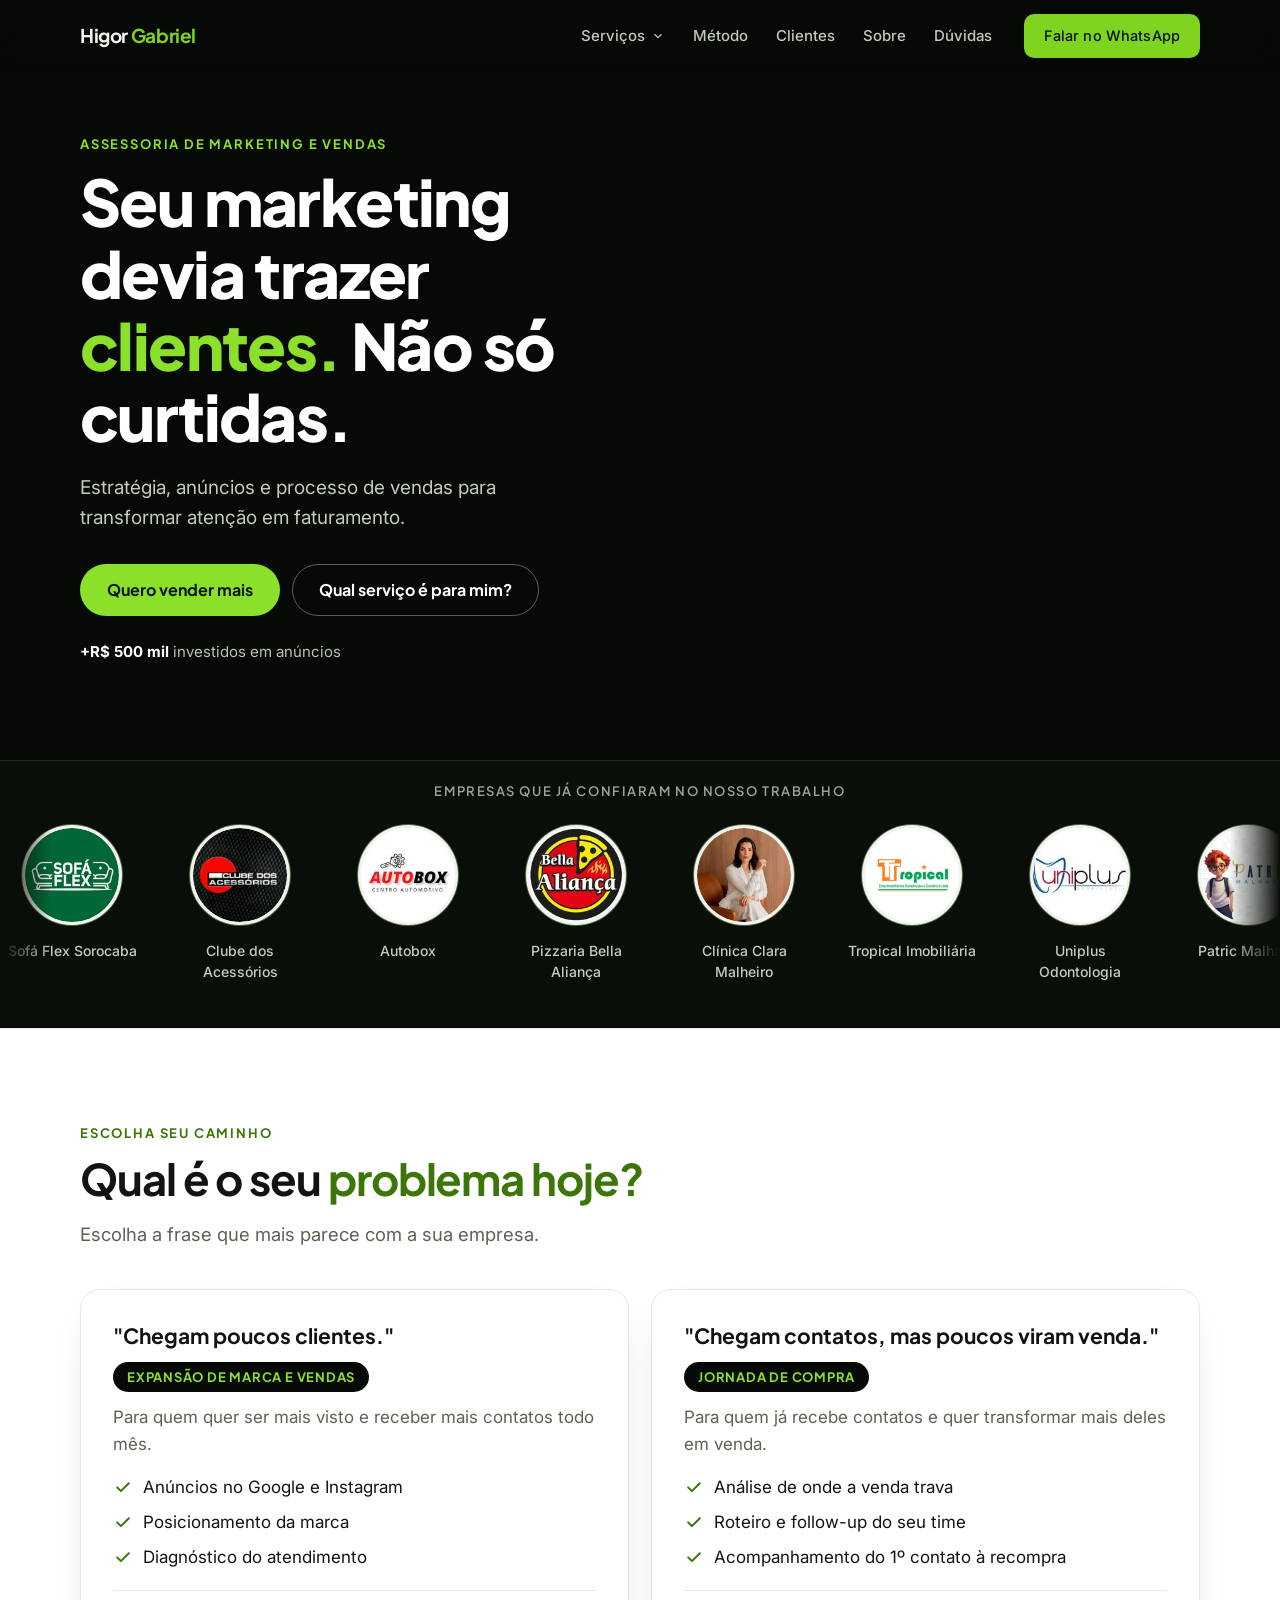
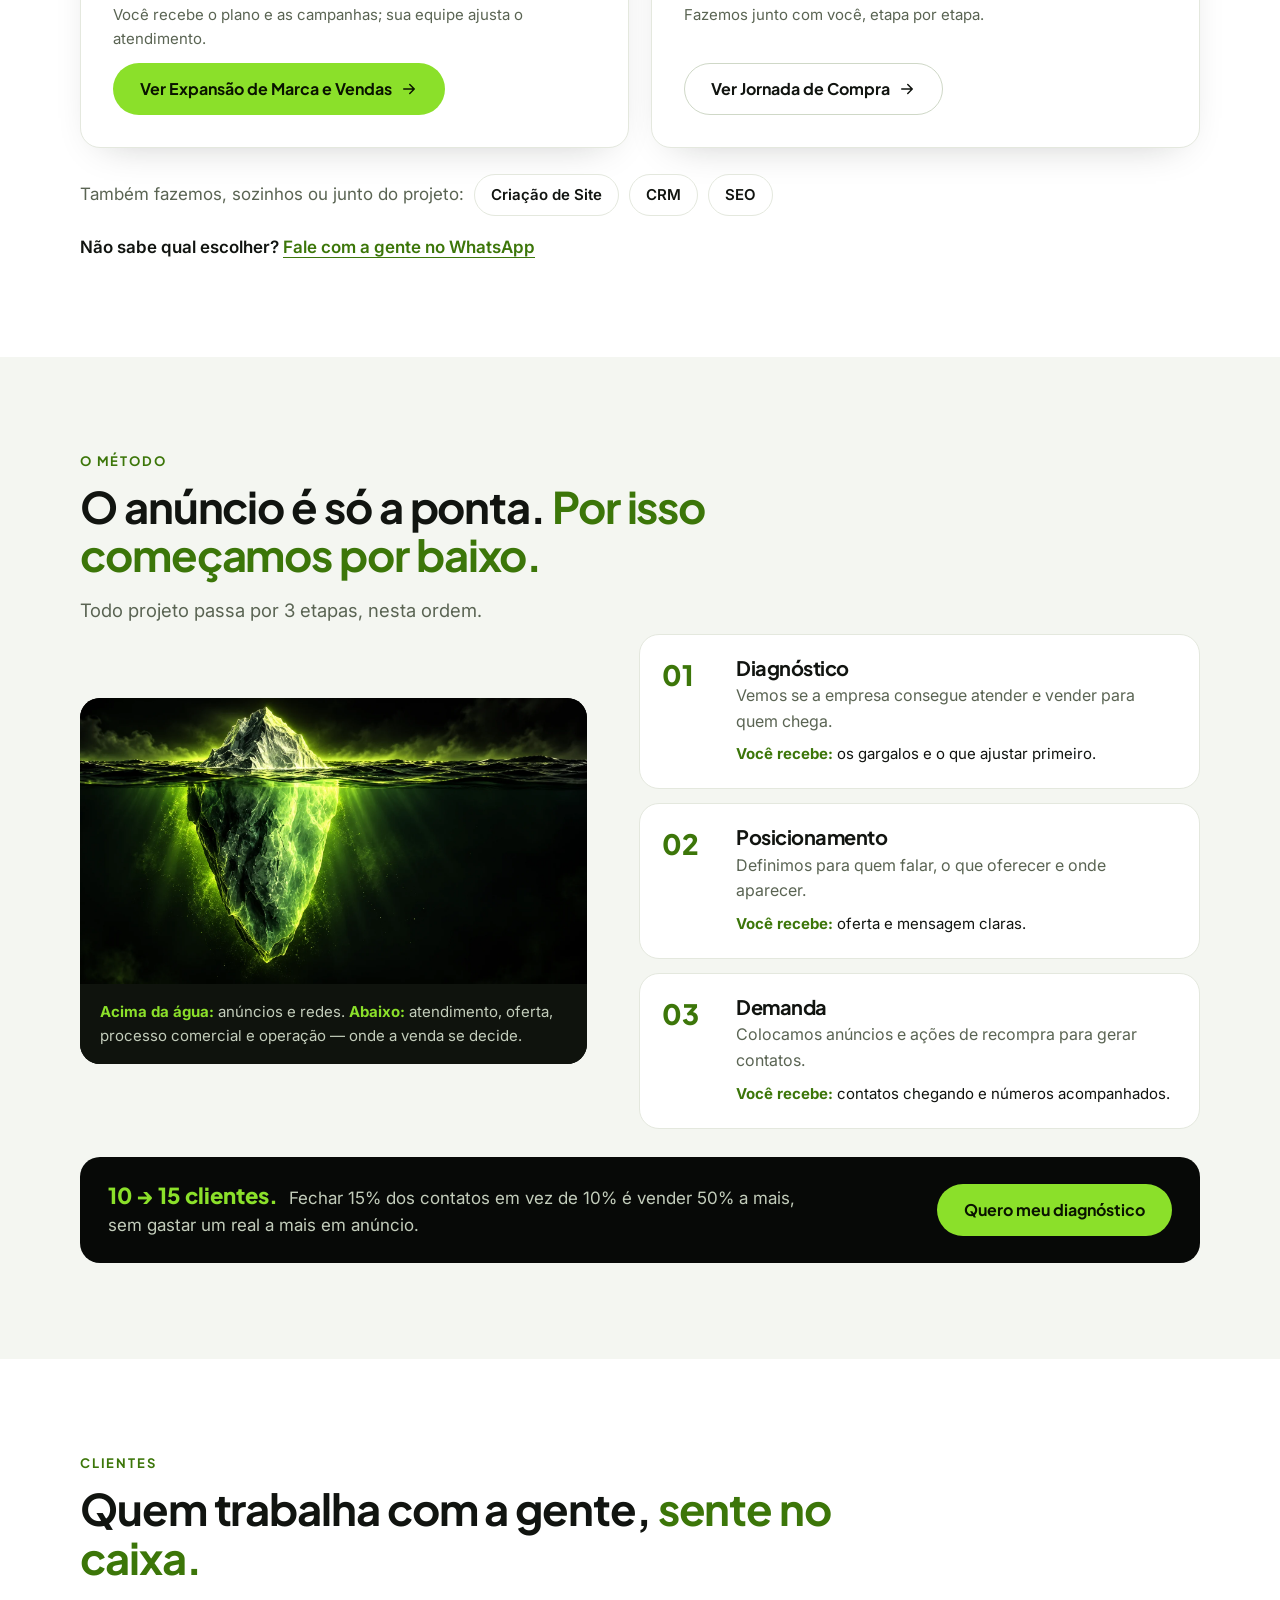
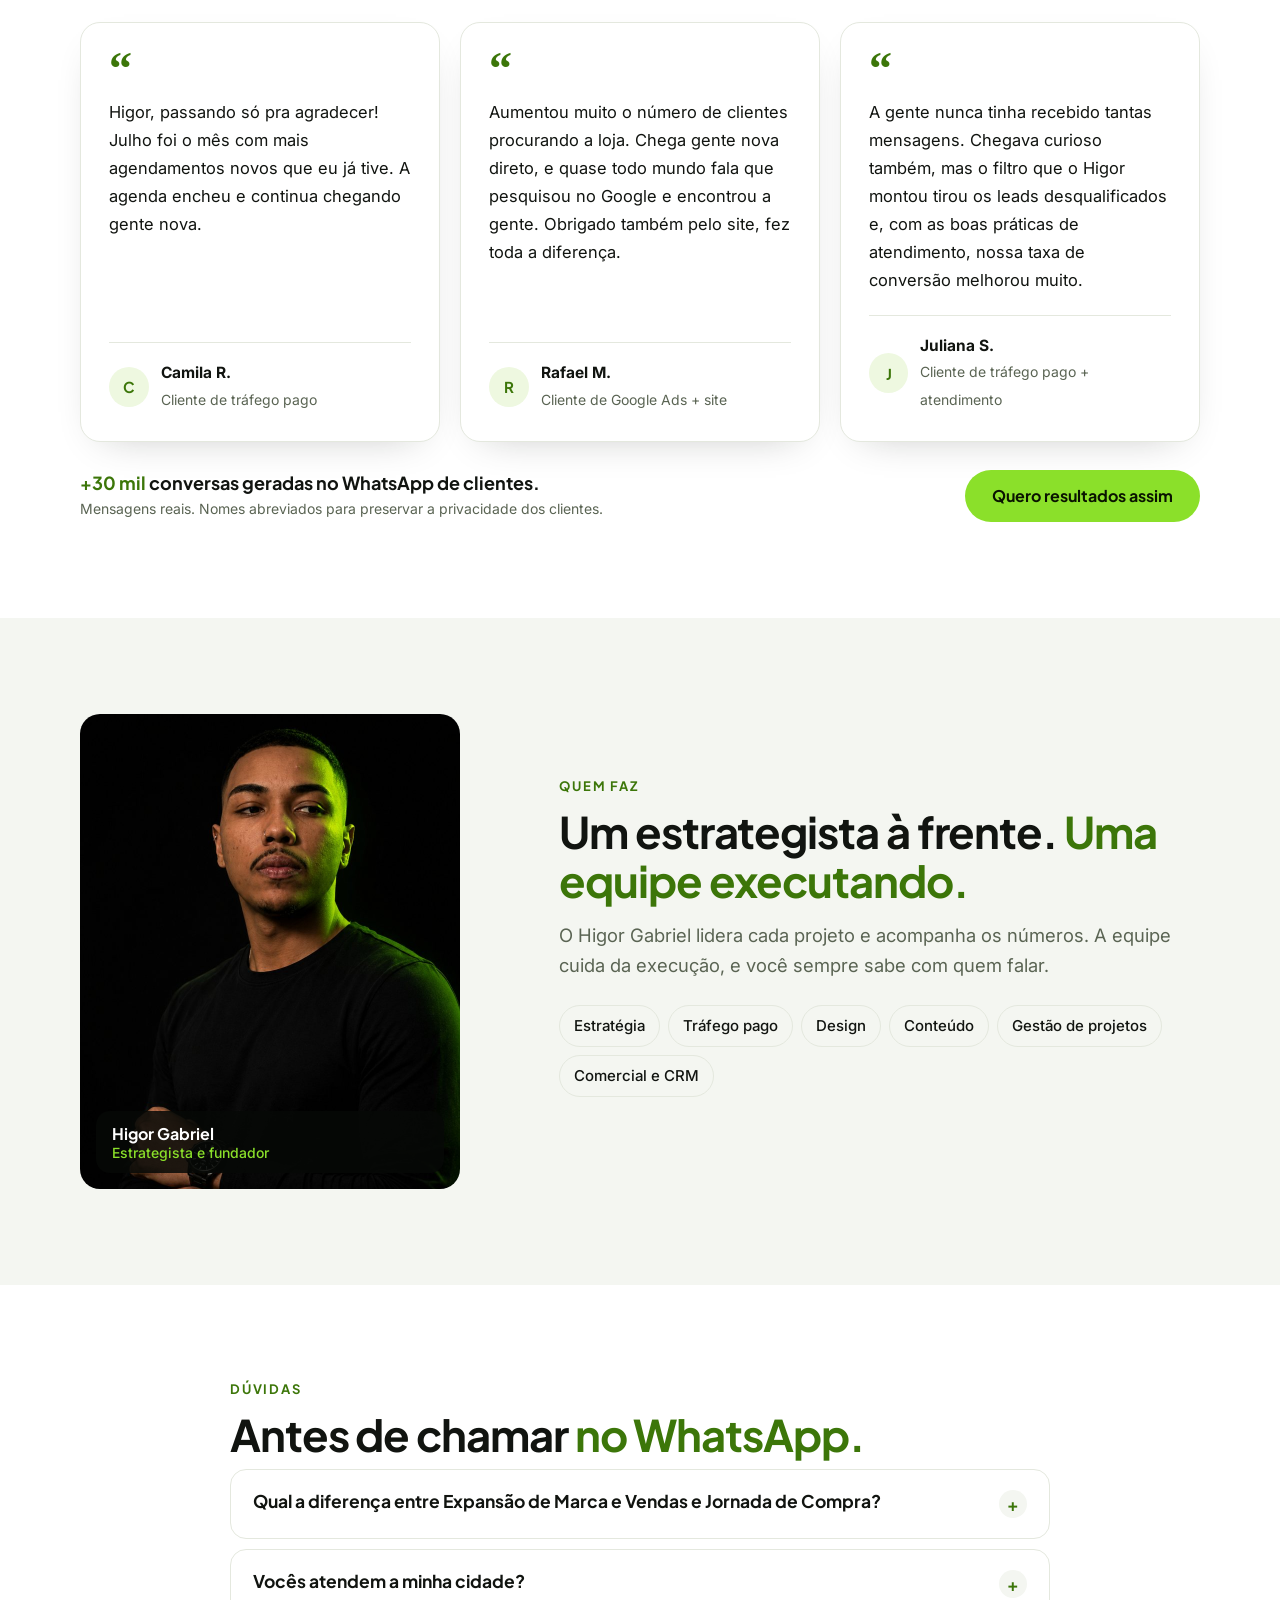
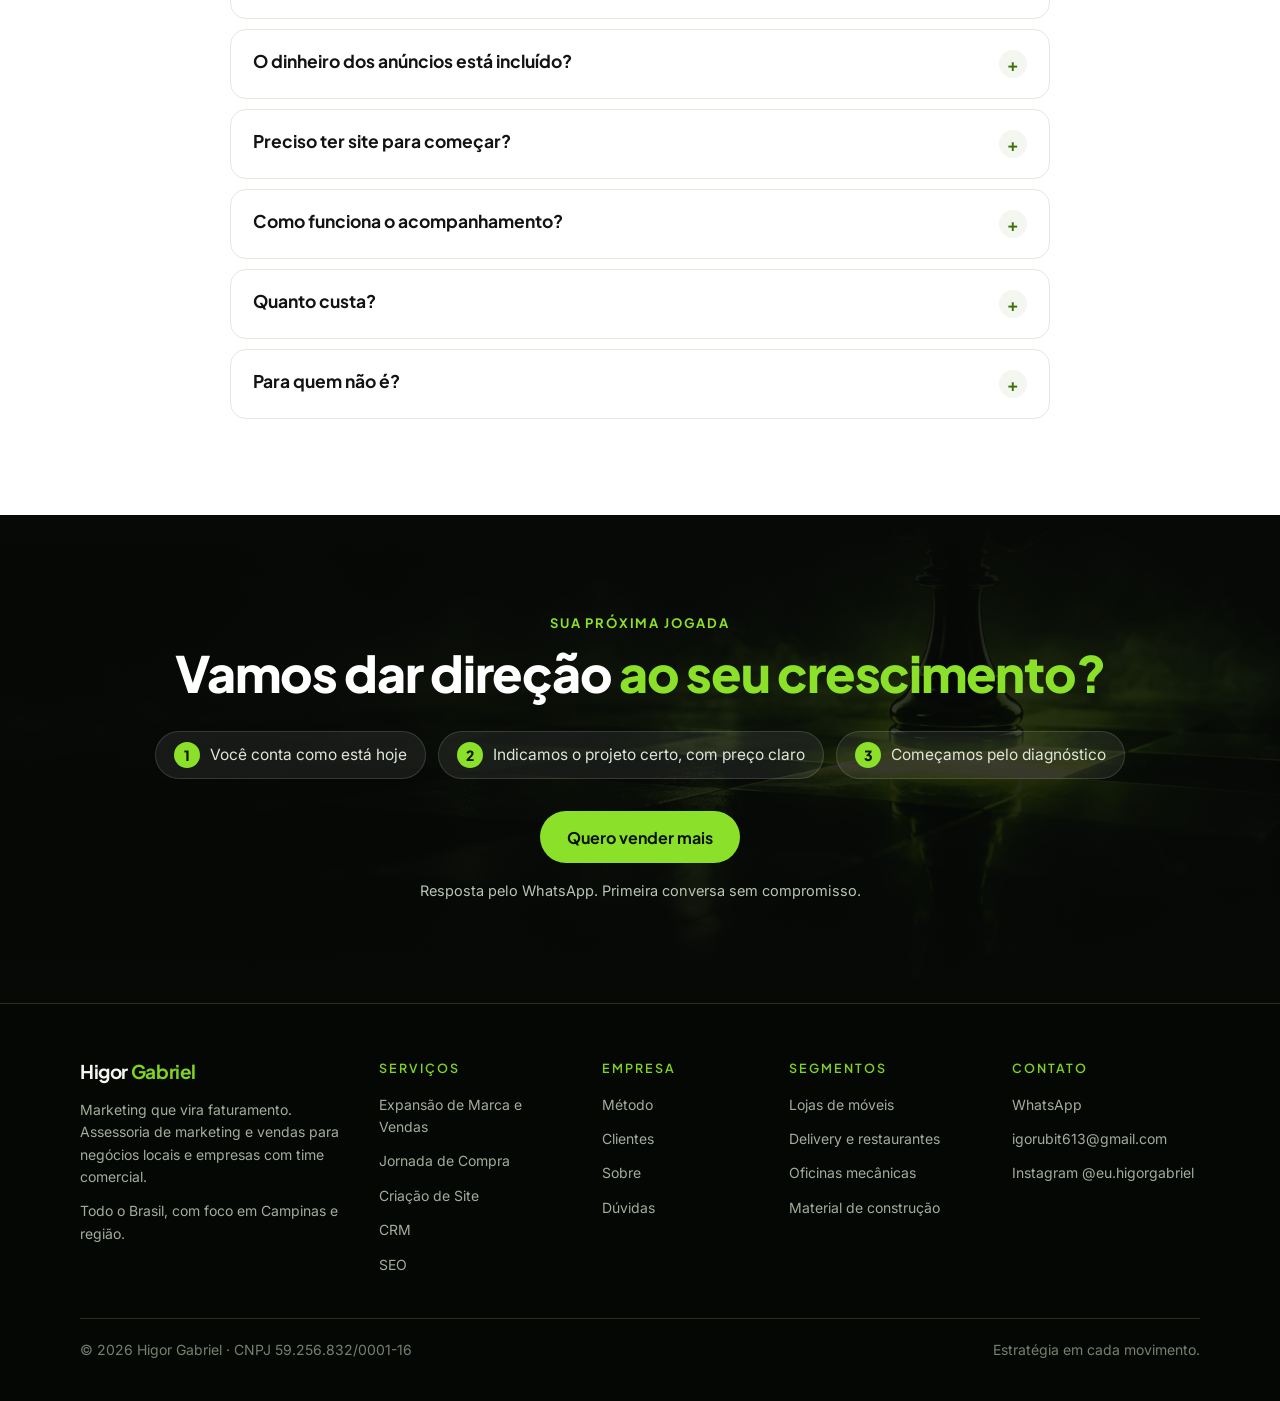
==== commit 8a6d0d45: "Site Higor Gabriel v3 Identidade nova (topo escuro, corpo claro, Plus Jakarta Sans), home enxuta em " ====
--- a/index.html
+++ b/index.html
@@ -1,5 +1,10 @@
 <!doctype html>
-<html lang="pt-BR"><head><meta charset="utf-8"><meta name="viewport" content="width=device-width,initial-scale=1"><title>Higor Gabriel — Assessoria de marketing e vendas em Campinas e todo o Brasil</title><meta name="description" content="Assessoria de marketing e vendas com foco em Campinas e região e atendimento em todo o Brasil: diagnóstico, posicionamento, tráfego pago, sites, CRM e SEO para transformar atenção em faturamento."><meta property="og:title" content="Higor Gabriel — Marketing que vira faturamento"><meta property="og:description" content="Estratégia, campanhas e processo comercial para transformar atenção em vendas."><link rel="preconnect" href="https://fonts.googleapis.com"><link rel="preconnect" href="https://fonts.gstatic.com" crossorigin><link href="https://fonts.googleapis.com/css2?family=Space+Grotesk:wght@400;500;600;700&family=Inter:wght@400;500;600;700&display=swap" rel="stylesheet"><link rel="stylesheet" href="assets/home.css?v=14"><link rel="stylesheet" href="assets/clients.css?v=2"><link rel="stylesheet" href="assets/home-v2.css?v=4"><script src="assets/home.js?v=6" defer></script><script src="assets/story.js?v=5" defer></script><script src="assets/clients.js?v=2" defer></script>
+<html lang="pt-BR"><head><meta charset="utf-8"><meta name="viewport" content="width=device-width,initial-scale=1">
+<title>Higor Gabriel — Assessoria de marketing e vendas em Campinas e todo o Brasil</title>
+<meta name="description" content="Assessoria de marketing e vendas com foco em Campinas e região e atendimento em todo o Brasil: anúncios, posicionamento e processo comercial para transformar atenção em faturamento.">
+<meta property="og:title" content="Higor Gabriel — Marketing que vira faturamento"><meta property="og:description" content="Estratégia, anúncios e processo de vendas para transformar atenção em faturamento.">
+<link rel="stylesheet" href="assets/clients.css?v=3"><link rel="stylesheet" href="assets/v3.css?v=3">
+<script src="assets/home.js?v=7" defer></script><script src="assets/clients.js?v=2" defer></script>
 <!-- shell:head -->
 <link rel="canonical" href="https://higor-gabriel.vercel.app/">
 <meta property="og:url" content="https://higor-gabriel.vercel.app/">
@@ -11,32 +16,13 @@
 <meta property="og:image" content="https://higor-gabriel.vercel.app/img/og-compartilhamento.jpg">
 <meta property="og:image:width" content="1200"><meta property="og:image:height" content="630">
 <meta name="twitter:card" content="summary_large_image">
-<link rel="stylesheet" href="assets/shell.css?v=2">
-<script src="assets/shell.js?v=2" defer></script>
+<link rel="preconnect" href="https://fonts.googleapis.com"><link rel="preconnect" href="https://fonts.gstatic.com" crossorigin><link rel="stylesheet" href="https://fonts.googleapis.com/css2?family=Plus+Jakarta+Sans:wght@500;600;700;800&family=Inter:wght@400;500;600&display=swap">
+<link rel="stylesheet" href="assets/shell.css?v=4">
+<script src="assets/shell.js?v=3" defer></script>
 <script type="application/ld+json">{"@context":"https://schema.org","@type":"ProfessionalService","name":"Higor Gabriel — Assessoria de marketing e vendas","url":"https://higor-gabriel.vercel.app","image":"https://higor-gabriel.vercel.app/img/og-compartilhamento.jpg","email":"igorubit613@gmail.com","telephone":"+55-19-99831-1721","areaServed":[{"@type":"City","name":"Campinas"},{"@type":"Country","name":"Brasil"}],"founder":{"@type":"Person","name":"Higor Gabriel"},"sameAs":["https://instagram.com/eu.higorgabriel"]}</script>
 <!-- /shell:head -->
 </head>
-<body><svg width="0" height="0" style="position:absolute" aria-hidden="true"><defs>
-<symbol id="i-store" viewBox="0 0 24 24"><path d="M3 9l1.6-5h14.8L21 9M3 9h18M4 9v11h16V9M9.5 20v-6h5v6"/></symbol>
-<symbol id="i-growth" viewBox="0 0 24 24"><path d="M3 20h18M5 16l4-5 4 3 6-8"/><path d="M15 6h4v4"/></symbol>
-<symbol id="i-team" viewBox="0 0 24 24"><circle cx="9" cy="8" r="3.2"/><path d="M3 20c0-3.3 2.7-6 6-6s6 2.7 6 6"/><circle cx="17" cy="9" r="2.4"/><path d="M15.5 14.2A5 5 0 0121 19"/></symbol>
-<symbol id="i-x" viewBox="0 0 24 24"><path d="M6 6l12 12M18 6L6 18"/></symbol>
-<symbol id="i-mega" viewBox="0 0 24 24"><path d="M3 10.5v3a1 1 0 001 1h2.5L12 19V5L6.5 9.5H4a1 1 0 00-1 1zM15.5 9a4 4 0 010 6M18.5 6a8 8 0 010 12"/></symbol>
-<symbol id="i-route" viewBox="0 0 24 24"><circle cx="5.5" cy="19" r="2"/><circle cx="18.5" cy="5" r="2"/><path d="M7.5 19H16a3 3 0 000-6H8a3 3 0 010-6h8.5"/></symbol>
-<symbol id="i-site" viewBox="0 0 24 24"><rect x="3" y="4" width="18" height="16" rx="2"/><path d="M3 9h18M6.5 6.5h.01M9.5 6.5h.01M7 13h6M7 16h9"/></symbol>
-<symbol id="i-crm" viewBox="0 0 24 24"><rect x="3" y="4" width="5" height="16" rx="1"/><rect x="10" y="4" width="5" height="10" rx="1"/><rect x="17" y="4" width="4" height="13" rx="1"/></symbol>
-<symbol id="i-search" viewBox="0 0 24 24"><circle cx="11" cy="11" r="7"/><path d="M21 21l-5-5"/></symbol>
-<symbol id="i-chat" viewBox="0 0 24 24"><path d="M21 12a8 8 0 01-11.6 7.1L4 20l1-4.6A8 8 0 1121 12z"/><path d="M8.5 12h.01M12 12h.01M15.5 12h.01"/></symbol>
-<symbol id="i-doc" viewBox="0 0 24 24"><path d="M6 3h9l4 4v14H6zM14 3v5h5M9 13h7M9 17h5"/></symbol>
-<symbol id="i-check" viewBox="0 0 24 24"><path d="M10 6h10M10 12h10M10 18h10M3.5 6l1.5 1.5L7.5 5M3.5 12l1.5 1.5 2.5-2.5M3.5 18l1.5 1.5 2.5-2.5"/></symbol>
-<symbol id="i-bolt" viewBox="0 0 24 24"><path d="M13 2L4 14h7l-1 8 9-12h-7z"/></symbol>
-<symbol id="i-bars" viewBox="0 0 24 24"><path d="M5 20V11M11 20V5M17 20v-7M2 20h20"/></symbol>
-<symbol id="i-pen" viewBox="0 0 24 24"><path d="M12 19l7-7 3 3-7 7-3-3z"/><path d="M18 13l-1.5-7.5L2 2l3.5 14.5L13 18z"/><path d="M2 2l7.6 7.6"/><circle cx="11" cy="11" r="2"/></symbol>
-<symbol id="i-phone" viewBox="0 0 24 24"><rect x="6" y="2.5" width="12" height="19" rx="2.5"/><path d="M10.5 18.5h3"/></symbol>
-<symbol id="i-cal" viewBox="0 0 24 24"><rect x="3" y="5" width="18" height="16" rx="2"/><path d="M3 10h18M8 3v4M16 3v4M8 14h3M8 17h6"/></symbol>
-<symbol id="i-king" viewBox="0 0 24 24"><path d="M12 2v4M10 4h4M8.5 8h7l-1.5 7h-4zM7 21h10l-1-3H8z M9 15h6"/></symbol>
-<symbol id="i-arrow" viewBox="0 0 24 24"><path d="M5 12h14M13 6l6 6-6 6"/></symbol>
-</defs></svg>
+<body class="home-v3">
 <!-- shell:header -->
 <a class="gh-skip" href="#conteudo">Pular para o conteúdo</a>
 <header class="gh-header">
@@ -47,12 +33,13 @@
       <div class="gh-dd">
         <button class="gh-dd-btn" type="button" aria-expanded="false">Serviços <svg viewBox="0 0 24 24" aria-hidden="true"><path d="M6 9l6 6 6-6"/></svg></button>
         <div class="gh-dd-panel">
-          <a href="trafego-pago.html"><span class="gh-ic"><svg viewBox="0 0 24 24" aria-hidden="true"><circle cx="12" cy="12" r="9"/><circle cx="12" cy="12" r="5"/><circle cx="12" cy="12" r="1"/></svg></span><span><b>Geração de Oportunidades</b><small>Produto de entrada: diagnóstico, posicionamento e campanhas</small></span></a><a href="jornada-de-compra.html"><span class="gh-ic"><svg viewBox="0 0 24 24" aria-hidden="true"><polyline points="3 17 9 11 13 15 21 7"/><polyline points="14 7 21 7 21 14"/></svg></span><span><b>Jornada de Compra</b><small>Do primeiro contato à recompra</small></span></a><a href="criacao-de-site.html"><span class="gh-ic"><svg viewBox="0 0 24 24" aria-hidden="true"><rect x="3" y="4" width="18" height="12" rx="2"/><path d="M8 20h8M12 16v4"/></svg></span><span><b>Criação de Site</b><small>Site profissional feito para converter</small></span></a><a href="crm.html"><span class="gh-ic"><svg viewBox="0 0 24 24" aria-hidden="true"><rect x="3" y="4" width="5" height="16" rx="1"/><rect x="10" y="4" width="5" height="11" rx="1"/><rect x="17" y="4" width="4" height="6" rx="1"/></svg></span><span><b>CRM</b><small>Comercial organizado, nenhum contato esquecido</small></span></a><a href="seo.html"><span class="gh-ic"><svg viewBox="0 0 24 24" aria-hidden="true"><circle cx="11" cy="11" r="7"/><path d="M20 20l-4-4"/></svg></span><span><b>SEO</b><small>Apareça no Google sem pagar por clique</small></span></a>
+          <a href="trafego-pago.html"><span class="gh-ic"><svg viewBox="0 0 24 24" aria-hidden="true"><circle cx="12" cy="12" r="9"/><circle cx="12" cy="12" r="5"/><circle cx="12" cy="12" r="1"/></svg></span><span><b>Expansão de Marca e Vendas</b><small>Para quando chegam poucos clientes: anúncios, posicionamento e diagnóstico</small></span></a><a href="jornada-de-compra.html"><span class="gh-ic"><svg viewBox="0 0 24 24" aria-hidden="true"><polyline points="3 17 9 11 13 15 21 7"/><polyline points="14 7 21 7 21 14"/></svg></span><span><b>Jornada de Compra</b><small>Do primeiro contato à recompra</small></span></a><a href="criacao-de-site.html"><span class="gh-ic"><svg viewBox="0 0 24 24" aria-hidden="true"><rect x="3" y="4" width="18" height="12" rx="2"/><path d="M8 20h8M12 16v4"/></svg></span><span><b>Criação de Site</b><small>Site profissional feito para converter</small></span></a><a href="crm.html"><span class="gh-ic"><svg viewBox="0 0 24 24" aria-hidden="true"><rect x="3" y="4" width="5" height="16" rx="1"/><rect x="10" y="4" width="5" height="11" rx="1"/><rect x="17" y="4" width="4" height="6" rx="1"/></svg></span><span><b>CRM</b><small>Comercial organizado, nenhum contato esquecido</small></span></a><a href="seo.html"><span class="gh-ic"><svg viewBox="0 0 24 24" aria-hidden="true"><circle cx="11" cy="11" r="7"/><path d="M20 20l-4-4"/></svg></span><span><b>SEO</b><small>Apareça no Google sem pagar por clique</small></span></a>
         </div>
       </div>
       <a href="#metodo">Método</a>
-      <a href="#resultados">Resultados</a>
+      <a href="#clientes">Clientes</a>
       <a href="#equipe">Sobre</a>
+      <a href="#duvidas">Dúvidas</a>
       <a class="gh-btn gh-btn-green" href="https://wa.me/5519998311721?text=Oi%20Higor%2C%20vim%20pelo%20site%20e%20quero%20falar%20com%20voc%C3%AAs." target="_blank" rel="noopener">Falar no WhatsApp</a>
     </nav>
   </div>
@@ -60,88 +47,102 @@
 <!-- /shell:header -->
 <main id="conteudo">
 
-<!-- 1 · HERO -->
-<section class="hero"><div class="hero-art-stage" aria-hidden="true"><img class="hero-art" src="img/chess-hero.webp" alt="" width="1536" height="1024" fetchpriority="high"><video class="hero-video" autoplay muted loop playsinline webkit-playsinline preload="metadata" poster="img/chess-hero.webp" tabindex="-1"><source src="video/chess-hero-mobile.mp4" type="video/mp4"></video></div><div class="hero-shade"></div><div class="container hero-inner"><div class="hero-copy"><p class="eyebrow">ASSESSORIA DE MARKETING E VENDAS</p><h1>Seu marketing devia trazer <em>clientes.</em><br>Não só curtidas.</h1><p class="lead">Estratégia, campanhas e processo comercial para negócios locais e empresas com time de vendas transformarem atenção em faturamento.</p><div class="v2-hero-ctas"><a class="gh-btn gh-btn-green v2-cta-lg" href="https://wa.me/5519998311721?text=Oi%20Higor%2C%20vi%20o%20site%20e%20quero%20vender%20mais." target="_blank" rel="noopener">Quero vender mais</a><a class="gh-btn gh-btn-ghost v2-cta-lg" href="#caminhos">Qual projeto é para mim?</a></div><div class="hero-proof"><strong>+R$ 500 mil</strong><span>já investidos em anúncios</span></div></div></div><div class="hero-bottom container"><span>MARKETING QUE VIRA FATURAMENTO.</span><a href="#clientes">Quem já confiou <span aria-hidden="true">↓</span></a></div></section>
-
-<!-- 2 · CLIENTES (prova logo abaixo do hero) -->
-<section class="client-section v2-clients" id="clientes" aria-labelledby="client-title">
-<div class="container client-heading"><h2 id="client-title" class="v2-clients-title">Negócios que já confiaram na nossa estratégia</h2></div>
-<div class="client-viewport"><div class="client-track"><ul class="client-list" aria-label="Empresas que já atendemos"><li><a class="client-brand" href="https://www.instagram.com/sofaflex_sorocaba/" target="_blank" rel="noopener noreferrer" aria-label="Sofá Flex Sorocaba — ver Instagram (abre em nova aba)"><span class="client-logo"><img src="img/clientes/sofaflex_sorocaba.jpg" alt="" width="150" height="150" loading="lazy" decoding="async"></span><span class="client-name">Sofá Flex Sorocaba</span></a></li><li><a class="client-brand" href="https://www.instagram.com/clubedosacessoriosautomotivos/" target="_blank" rel="noopener noreferrer" aria-label="Clube dos Acessórios — ver Instagram (abre em nova aba)"><span class="client-logo"><img src="img/clientes/clubedosacessoriosautomotivos.jpg" alt="" width="150" height="150" loading="lazy" decoding="async"></span><span class="client-name">Clube dos Acessórios</span></a></li><li><a class="client-brand" href="https://www.instagram.com/autobox.oficina/" target="_blank" rel="noopener noreferrer" aria-label="Autobox — ver Instagram (abre em nova aba)"><span class="client-logo"><img src="img/clientes/autobox-oficina.jpg" alt="" width="150" height="150" loading="lazy" decoding="async"></span><span class="client-name">Autobox</span></a></li><li><a class="client-brand" href="https://www.instagram.com/pizzariabellaalianca/" target="_blank" rel="noopener noreferrer" aria-label="Pizzaria Bella Aliança — ver Instagram (abre em nova aba)"><span class="client-logo"><img src="img/clientes/pizzariabellaalianca.jpg" alt="" width="150" height="150" loading="lazy" decoding="async"></span><span class="client-name">Pizzaria Bella Aliança</span></a></li><li><a class="client-brand" href="https://www.instagram.com/clinicaclaramalheiro/" target="_blank" rel="noopener noreferrer" aria-label="Clínica Clara Malheiro — ver Instagram (abre em nova aba)"><span class="client-logo"><img src="img/clientes/clinicaclaramalheiro.jpg" alt="" width="150" height="150" loading="lazy" decoding="async"></span><span class="client-name">Clínica Clara Malheiro</span></a></li><li><a class="client-brand" href="https://www.instagram.com/tropical_imobiliaria/" target="_blank" rel="noopener noreferrer" aria-label="Tropical Imobiliária — ver Instagram (abre em nova aba)"><span class="client-logo"><img src="img/clientes/tropical_imobiliaria.jpg" alt="" width="150" height="150" loading="lazy" decoding="async"></span><span class="client-name">Tropical Imobiliária</span></a></li><li><a class="client-brand" href="https://www.instagram.com/uniplusodontologia/" target="_blank" rel="noopener noreferrer" aria-label="Uniplus Odontologia — ver Instagram (abre em nova aba)"><span class="client-logo"><img src="img/clientes/uniplusodontologia.jpg" alt="" width="150" height="150" loading="lazy" decoding="async"></span><span class="client-name">Uniplus Odontologia</span></a></li><li><a class="client-brand" href="https://www.instagram.com/malhariapatric/" target="_blank" rel="noopener noreferrer" aria-label="Patric Malharia — ver Instagram (abre em nova aba)"><span class="client-logo"><img src="img/clientes/malhariapatric.jpg" alt="" width="150" height="150" loading="lazy" decoding="async"></span><span class="client-name">Patric Malharia</span></a></li><li><a class="client-brand" href="https://www.instagram.com/mrfreddosorvetes/" target="_blank" rel="noopener noreferrer" aria-label="Mr. Freddo Sorvetes — ver Instagram (abre em nova aba)"><span class="client-logo"><img src="img/clientes/mrfreddosorvetes.jpg" alt="" width="150" height="150" loading="lazy" decoding="async"></span><span class="client-name">Mr. Freddo Sorvetes</span></a></li><li><a class="client-brand" href="https://www.instagram.com/coffeeburger.vinhedo/" target="_blank" rel="noopener noreferrer" aria-label="Coffee Burger — ver Instagram (abre em nova aba)"><span class="client-logo"><img src="img/clientes/coffeeburger-vinhedo.jpg" alt="" width="150" height="150" loading="lazy" decoding="async"></span><span class="client-name">Coffee Burger</span></a></li><li><a class="client-brand" href="https://www.instagram.com/outlet.domaicao_02/" target="_blank" rel="noopener noreferrer" aria-label="Outlet do Maicão — ver Instagram (abre em nova aba)"><span class="client-logo"><img src="img/clientes/outlet-domaicao_02.jpg" alt="" width="150" height="150" loading="lazy" decoding="async"></span><span class="client-name">Outlet do Maicão</span></a></li><li><a class="client-brand" href="https://www.instagram.com/sofaprimebr/" target="_blank" rel="noopener noreferrer" aria-label="Sofá Prime — ver Instagram (abre em nova aba)"><span class="client-logo"><img src="img/clientes/sofaprimebr.jpg" alt="" width="150" height="150" loading="lazy" decoding="async"></span><span class="client-name">Sofá Prime</span></a></li><li><a class="client-brand" href="https://www.instagram.com/sofadecor_/" target="_blank" rel="noopener noreferrer" aria-label="Sofá Decor — ver Instagram (abre em nova aba)"><span class="client-logo"><img src="img/clientes/sofadecor.jpg" alt="" width="150" height="150" loading="lazy" decoding="async"></span><span class="client-name">Sofá Decor</span></a></li><li><a class="client-brand" href="https://www.instagram.com/sofadifabrica/" target="_blank" rel="noopener noreferrer" aria-label="Sofá di Fábrica — ver Instagram (abre em nova aba)"><span class="client-logo"><img src="img/clientes/sofadifabrica.jpg" alt="" width="150" height="150" loading="lazy" decoding="async"></span><span class="client-name">Sofá di Fábrica</span></a></li></ul></div></div>
+<!-- 1 · TOPO + CLIENTES -->
+<section class="hero">
+  <div class="hero-art-stage" aria-hidden="true"><picture><source media="(max-width:760px)" srcset="img/hero-higor-960.webp"><img src="img/hero-higor.webp" alt="" width="1672" height="941" fetchpriority="high"></picture></div>
+  <div class="hero-shade"></div>
+  <div class="w"><div class="hero-copy">
+    <span class="eyebrow">Assessoria de marketing e vendas</span>
+    <h1>Seu marketing devia trazer <em>clientes.</em> Não só curtidas.</h1>
+    <p class="lead">Estratégia, anúncios e processo de vendas para transformar atenção em faturamento.</p>
+    <div class="ctas"><a class="btn btn-p" href="https://wa.me/5519998311721?text=Oi%20Higor%2C%20vi%20o%20site%20e%20quero%20vender%20mais." target="_blank" rel="noopener">Quero vender mais</a><a class="btn btn-s" href="#caminhos">Qual serviço é para mim?</a></div>
+    <p class="hero-proof"><b>+R$ 500 mil</b> investidos em anúncios</p>
+    <img class="hero-mob" src="img/hero-higor-celular.webp" alt="Higor Gabriel movendo o rei em um tabuleiro de xadrez" width="900" height="1125" loading="eager">
+  </div></div>
+</section>
+<section class="clients-band">
+  <div class="hero-clients client-section" id="clientes" aria-labelledby="t-clientes"><span class="lbl" id="t-clientes">Empresas que já confiaram no nosso trabalho</span>
+  <div class="client-viewport"><div class="client-track"><ul class="client-list" aria-label="Empresas que já atendemos"><li><a class="client-brand" href="https://www.instagram.com/sofaflex_sorocaba/" target="_blank" rel="noopener noreferrer" aria-label="Sofá Flex Sorocaba — ver Instagram (abre em nova aba)"><span class="client-logo"><img src="img/clientes/sofaflex_sorocaba.jpg" alt="" width="150" height="150" loading="lazy" decoding="async"></span><span class="client-name">Sofá Flex Sorocaba</span></a></li><li><a class="client-brand" href="https://www.instagram.com/clubedosacessoriosautomotivos/" target="_blank" rel="noopener noreferrer" aria-label="Clube dos Acessórios — ver Instagram (abre em nova aba)"><span class="client-logo"><img src="img/clientes/clubedosacessoriosautomotivos.jpg" alt="" width="150" height="150" loading="lazy" decoding="async"></span><span class="client-name">Clube dos Acessórios</span></a></li><li><a class="client-brand" href="https://www.instagram.com/autobox.oficina/" target="_blank" rel="noopener noreferrer" aria-label="Autobox — ver Instagram (abre em nova aba)"><span class="client-logo"><img src="img/clientes/autobox-oficina.jpg" alt="" width="150" height="150" loading="lazy" decoding="async"></span><span class="client-name">Autobox</span></a></li><li><a class="client-brand" href="https://www.instagram.com/pizzariabellaalianca/" target="_blank" rel="noopener noreferrer" aria-label="Pizzaria Bella Aliança — ver Instagram (abre em nova aba)"><span class="client-logo"><img src="img/clientes/pizzariabellaalianca.jpg" alt="" width="150" height="150" loading="lazy" decoding="async"></span><span class="client-name">Pizzaria Bella Aliança</span></a></li><li><a class="client-brand" href="https://www.instagram.com/clinicaclaramalheiro/" target="_blank" rel="noopener noreferrer" aria-label="Clínica Clara Malheiro — ver Instagram (abre em nova aba)"><span class="client-logo"><img src="img/clientes/clinicaclaramalheiro.jpg" alt="" width="150" height="150" loading="lazy" decoding="async"></span><span class="client-name">Clínica Clara Malheiro</span></a></li><li><a class="client-brand" href="https://www.instagram.com/tropical_imobiliaria/" target="_blank" rel="noopener noreferrer" aria-label="Tropical Imobiliária — ver Instagram (abre em nova aba)"><span class="client-logo"><img src="img/clientes/tropical_imobiliaria.jpg" alt="" width="150" height="150" loading="lazy" decoding="async"></span><span class="client-name">Tropical Imobiliária</span></a></li><li><a class="client-brand" href="https://www.instagram.com/uniplusodontologia/" target="_blank" rel="noopener noreferrer" aria-label="Uniplus Odontologia — ver Instagram (abre em nova aba)"><span class="client-logo"><img src="img/clientes/uniplusodontologia.jpg" alt="" width="150" height="150" loading="lazy" decoding="async"></span><span class="client-name">Uniplus Odontologia</span></a></li><li><a class="client-brand" href="https://www.instagram.com/malhariapatric/" target="_blank" rel="noopener noreferrer" aria-label="Patric Malharia — ver Instagram (abre em nova aba)"><span class="client-logo"><img src="img/clientes/malhariapatric.jpg" alt="" width="150" height="150" loading="lazy" decoding="async"></span><span class="client-name">Patric Malharia</span></a></li><li><a class="client-brand" href="https://www.instagram.com/mrfreddosorvetes/" target="_blank" rel="noopener noreferrer" aria-label="Mr. Freddo Sorvetes — ver Instagram (abre em nova aba)"><span class="client-logo"><img src="img/clientes/mrfreddosorvetes.jpg" alt="" width="150" height="150" loading="lazy" decoding="async"></span><span class="client-name">Mr. Freddo Sorvetes</span></a></li><li><a class="client-brand" href="https://www.instagram.com/coffeeburger.vinhedo/" target="_blank" rel="noopener noreferrer" aria-label="Coffee Burger — ver Instagram (abre em nova aba)"><span class="client-logo"><img src="img/clientes/coffeeburger-vinhedo.jpg" alt="" width="150" height="150" loading="lazy" decoding="async"></span><span class="client-name">Coffee Burger</span></a></li><li><a class="client-brand" href="https://www.instagram.com/outlet.domaicao_02/" target="_blank" rel="noopener noreferrer" aria-label="Outlet do Maicão — ver Instagram (abre em nova aba)"><span class="client-logo"><img src="img/clientes/outlet-domaicao_02.jpg" alt="" width="150" height="150" loading="lazy" decoding="async"></span><span class="client-name">Outlet do Maicão</span></a></li><li><a class="client-brand" href="https://www.instagram.com/sofaprimebr/" target="_blank" rel="noopener noreferrer" aria-label="Sofá Prime — ver Instagram (abre em nova aba)"><span class="client-logo"><img src="img/clientes/sofaprimebr.jpg" alt="" width="150" height="150" loading="lazy" decoding="async"></span><span class="client-name">Sofá Prime</span></a></li><li><a class="client-brand" href="https://www.instagram.com/sofadecor_/" target="_blank" rel="noopener noreferrer" aria-label="Sofá Decor — ver Instagram (abre em nova aba)"><span class="client-logo"><img src="img/clientes/sofadecor.jpg" alt="" width="150" height="150" loading="lazy" decoding="async"></span><span class="client-name">Sofá Decor</span></a></li><li><a class="client-brand" href="https://www.instagram.com/sofadifabrica/" target="_blank" rel="noopener noreferrer" aria-label="Sofá di Fábrica — ver Instagram (abre em nova aba)"><span class="client-logo"><img src="img/clientes/sofadifabrica.jpg" alt="" width="150" height="150" loading="lazy" decoding="async"></span><span class="client-name">Sofá di Fábrica</span></a></li></ul></div></div>
+  </div>
 </section>
 
-<!-- 3 · QUAL É O SEU MOMENTO? (dois públicos) -->
-<section id="caminhos" class="section qualification v2-paths-sec"><span id="para-quem" class="v2-alias" aria-hidden="true"></span><div class="container two-col"><div class="laptop-scene reveal"><img src="img/laptop.webp" alt="Notebook com visualização ilustrativa de um painel de marketing" width="1100" height="733" loading="lazy"></div><div class="v2-paths reveal"><p class="eyebrow">POR ONDE COMEÇAR</p><h2>Qual é o momento <em>da sua empresa?</em></h2>
-<article class="v2-path"><span class="v2-path-tag"><svg class="ico" aria-hidden="true"><use href="#i-store"/></svg>Negócio local</span><h3>Quero mais clientes chegando</h3><p>Lojas, clínicas, restaurantes e prestadores de serviço que vendem pelo WhatsApp, por telefone ou no balcão.</p><p class="v2-path-rec">Comece por <b>Geração de Oportunidades</b>. Site e SEO entram como complemento.</p><div class="v2-path-links"><a class="v2-link" href="trafego-pago.html">Ver Geração de Oportunidades <svg aria-hidden="true"><use href="#i-arrow"/></svg></a><a class="v2-link v2-link-wa" href="https://wa.me/5519998311721?text=Oi%20Higor%2C%20tenho%20um%20neg%C3%B3cio%20local%20e%20quero%20mais%20clientes%20chegando." target="_blank" rel="noopener">Conversar sobre isso</a></div></article>
-<article class="v2-path"><span class="v2-path-tag"><svg class="ico" aria-hidden="true"><use href="#i-team"/></svg>Empresa com time comercial</span><h3>Quero vender mais com o que já chega</h3><p>Empresas com vendedores, indústrias, distribuidores e B2B com ciclo de venda mais longo.</p><p class="v2-path-rec">Comece pela <b>Jornada de Compra</b>. O CRM entra como complemento.</p><div class="v2-path-links"><a class="v2-link" href="jornada-de-compra.html">Ver Jornada de Compra <svg aria-hidden="true"><use href="#i-arrow"/></svg></a><a class="v2-link v2-link-wa" href="https://wa.me/5519998311721?text=Oi%20Higor%2C%20minha%20empresa%20tem%20time%20comercial%20e%20quero%20estruturar%20as%20vendas." target="_blank" rel="noopener">Conversar sobre isso</a></div></article>
-<div class="not-fit"><span>Ainda não é o momento se</span><ul><li><svg class="nf-ico" aria-hidden="true"><use href="#i-x"/></svg>O objetivo é só ganhar seguidores ou postar com frequência.</li><li><svg class="nf-ico" aria-hidden="true"><use href="#i-x"/></svg>Ninguém na empresa consegue atender os novos contatos.</li></ul></div>
-</div></div></section>
-
-<!-- 4 · ONDE A VENDA TRAVA (problema + iceberg) -->
-<section class="section iceberg-sec" id="onde-trava"><span id="problema" class="v2-alias" aria-hidden="true"></span><div class="container"><div class="center-heading reveal"><p class="eyebrow">ONDE A VENDA TRAVA</p><h2>O anúncio é só a ponta. <br>A venda acontece <em>abaixo da superfície.</em></h2><p>Anúncio e rede social geram atenção. Quem transforma atenção em faturamento são a oferta, o atendimento e o processo comercial. Por isso olhamos a empresa inteira.</p></div>
-<figure class="iceberg-home reveal"><img src="img/journey-iceberg.webp" alt="Iceberg: tráfego pago e redes sociais acima da água; funil, oferta, processo comercial, produto, ponto de venda, caixa e logística abaixo da superfície" loading="lazy"><figcaption aria-label="O que fica visível e o que sustenta a venda">
-<span class="iceberg-point p-social" data-side="left"><b>Redes sociais</b><i aria-hidden="true"></i></span>
-<span class="iceberg-point p-traffic" data-side="right"><i aria-hidden="true"></i><b>Tráfego pago</b></span>
-<span class="iceberg-point p-funnel" data-side="left"><b>Funil e jornada</b><i aria-hidden="true"></i></span>
-<span class="iceberg-point p-offer" data-side="right"><i aria-hidden="true"></i><b>Oferta</b></span>
-<span class="iceberg-point p-sales" data-side="left"><b>Comercial e CRM</b><i aria-hidden="true"></i></span>
-<span class="iceberg-point p-product" data-side="right"><i aria-hidden="true"></i><b>Produto</b></span>
-<span class="iceberg-point p-pdv" data-side="left"><b>Ponto de venda</b><i aria-hidden="true"></i></span>
-<span class="iceberg-point p-cash" data-side="right"><i aria-hidden="true"></i><b>Fluxo de caixa</b></span>
-<span class="iceberg-point p-logistics" data-side="left"><b>Logística</b><i aria-hidden="true"></i></span>
-</figcaption></figure>
-<ol class="v2-ice-legend" aria-hidden="true"><li class="v2-ice-h">Acima da água: o que o cliente vê</li><li>Redes sociais</li><li>Tráfego pago</li><li class="v2-ice-h">Abaixo da água: o que decide a venda</li><li>Funil e jornada</li><li>Oferta</li><li>Comercial e CRM</li><li>Produto</li><li>Ponto de venda</li><li>Fluxo de caixa</li><li>Logística</li></ol>
-<div class="compare-grid v2-compare reveal"><div class="compare-card old"><h3>Marketing em partes</h3><ul><li>Ações isoladas, sem um objetivo comum</li><li>Campanhas desconectadas do atendimento</li><li>Contatos esquecidos no WhatsApp</li><li>Ajustes feitos no achismo</li></ul></div><div class="compare-symbol v2-vs" aria-hidden="true">vs</div><div class="compare-card new"><h3>Com estratégia</h3><ul><li>Diagnóstico antes de investir</li><li>Visão do anúncio ao fechamento</li><li>Indicadores claros em cada etapa</li><li>Estrategista à frente das decisões</li></ul></div></div>
+<!-- 2 · ESCOLHA SEU CAMINHO -->
+<section class="sec" id="caminhos"><span id="servicos"></span><div class="w">
+  <span class="eyebrow">Escolha seu caminho</span>
+  <h2 class="h2">Qual é o seu <em>problema hoje?</em></h2>
+  <p class="lead">Escolha a frase que mais parece com a sua empresa.</p>
+  <div class="paths">
+    <article class="path reveal"><p class="quote">"Chegam poucos clientes."</p><span class="name">Expansão de Marca e Vendas</span><p class="for">Para quem quer ser mais visto e receber mais contatos todo mês.</p>
+      <ul><li><svg aria-hidden="true" viewBox="0 0 24 24"><path d="M5 12.5l4.5 4.5L19 7.5"/></svg>Anúncios no Google e Instagram</li><li><svg aria-hidden="true" viewBox="0 0 24 24"><path d="M5 12.5l4.5 4.5L19 7.5"/></svg>Posicionamento da marca</li><li><svg aria-hidden="true" viewBox="0 0 24 24"><path d="M5 12.5l4.5 4.5L19 7.5"/></svg>Diagnóstico do atendimento</li></ul>
+      <p class="how">Você recebe o plano e as campanhas; sua equipe ajusta o atendimento.</p>
+      <a class="btn btn-p" href="trafego-pago.html">Ver Expansão de Marca e Vendas <svg aria-hidden="true" viewBox="0 0 24 24"><path d="M5 12h14M13 6l6 6-6 6"/></svg></a></article>
+    <article class="path reveal"><p class="quote">"Chegam contatos, mas poucos viram venda."</p><span class="name">Jornada de Compra</span><p class="for">Para quem já recebe contatos e quer transformar mais deles em venda.</p>
+      <ul><li><svg aria-hidden="true" viewBox="0 0 24 24"><path d="M5 12.5l4.5 4.5L19 7.5"/></svg>Análise de onde a venda trava</li><li><svg aria-hidden="true" viewBox="0 0 24 24"><path d="M5 12.5l4.5 4.5L19 7.5"/></svg>Roteiro e follow-up do seu time</li><li><svg aria-hidden="true" viewBox="0 0 24 24"><path d="M5 12.5l4.5 4.5L19 7.5"/></svg>Acompanhamento do 1º contato à recompra</li></ul>
+      <p class="how">Fazemos junto com você, etapa por etapa.</p>
+      <a class="btn btn-s" href="jornada-de-compra.html">Ver Jornada de Compra <svg aria-hidden="true" viewBox="0 0 24 24"><path d="M5 12h14M13 6l6 6-6 6"/></svg></a></article>
+  </div>
+  <div class="also">Também fazemos, sozinhos ou junto do projeto: <a href="criacao-de-site.html">Criação de Site</a><a href="crm.html">CRM</a><a href="seo.html">SEO</a></div>
+  <p class="help">Não sabe qual escolher? <a href="https://wa.me/5519998311721?text=Oi%20Higor%2C%20vi%20o%20site%20e%20quero%20ajuda%20para%20escolher%20entre%20Expans%C3%A3o%20de%20Marca%20e%20Vendas%20e%20Jornada%20de%20Compra." target="_blank" rel="noopener">Fale com a gente no WhatsApp</a></p>
 </div></section>
 
-<!-- 5 · MÉTODO -->
-<section class="section sales-strategy" id="metodo"><div class="container"><div class="sales-strategy-heading reveal"><p class="eyebrow">O MÉTODO</p><h2>Primeiro preparamos a operação. <br>Depois <em>geramos demanda.</em></h2><p>Todo projeto passa por três etapas. A profundidade de cada uma depende do escopo contratado.</p></div><div class="strategy-presenter reveal"><div class="strategy-tablist" role="tablist" aria-label="Etapas da estratégia"><button id="plan-tab-1" type="button" role="tab" aria-controls="plan-panel-1" aria-selected="true" data-plan-tab="1"><span>01</span><b>Diagnóstico</b><small>Comercial e operacional</small></button><button id="plan-tab-2" type="button" role="tab" aria-controls="plan-panel-2" aria-selected="false" tabindex="-1" data-plan-tab="2"><span>02</span><b>Posicionamento</b><small>Marca, público e canais</small></button><button id="plan-tab-3" type="button" role="tab" aria-controls="plan-panel-3" aria-selected="false" tabindex="-1" data-plan-tab="3"><span>03</span><b>Demanda</b><small>Aquisição e recorrência</small></button></div><div class="strategy-panels"><article class="strategy-panel" id="plan-panel-1" role="tabpanel" aria-labelledby="plan-tab-1" data-plan-panel="1"><figure class="illus stage-art" style="--ar:16/9"><img src="img/etapa-1-diagnostico.webp" alt="Lupa sobre o tabuleiro destacando os pontos onde o atendimento perde contatos" loading="lazy"></figure><div class="strategy-panel-copy"><span class="stage-label">ETAPA 1</span><h3>Diagnóstico comercial e operacional</h3><p>Antes de levar mais pessoas ao WhatsApp, verificamos se a empresa consegue atender, acompanhar e converter esses contatos.</p><div class="stage-result"><small>Saída desta etapa</small><strong>Os gargalos do comercial mapeados e o que ajustar primeiro.</strong></div><button class="strategy-next" type="button" data-plan-next="2">Ver posicionamento <span aria-hidden="true">→</span></button></div><div class="strategy-checklist"><h4>O que analisamos</h4><ul><li>Quem atende os novos contatos e em quanto tempo</li><li>Roteiro de vendas e padrão de resposta no WhatsApp</li><li>Jornada do primeiro contato até o fechamento</li><li>Follow-up, registro dos contatos e uso do CRM</li><li>Indicadores e pontos de perda no comercial</li></ul></div></article><article class="strategy-panel" id="plan-panel-2" role="tabpanel" aria-labelledby="plan-tab-2" data-plan-panel="2" hidden><figure class="illus stage-art" style="--ar:16/9"><img src="img/etapa-2-posicionamento.webp" alt="Peças posicionadas no tabuleiro representando a marca nos canais certos" loading="lazy"></figure><div class="strategy-panel-copy"><span class="stage-label">ETAPA 2</span><h3>Posicionamento estratégico da marca</h3><p>Definimos onde estão o público certo e as melhores oportunidades. A marca passa a ocupar os canais que participam da decisão de compra.</p><div class="stage-result"><small>Saída desta etapa</small><strong>Marca, oferta e mensagem posicionadas onde a demanda acontece.</strong></div><button class="strategy-next" type="button" data-plan-next="3">Ver geração de demanda <span aria-hidden="true">→</span></button></div><div class="strategy-checklist"><h4>O que definimos</h4><ul><li>Onde o público pesquisa, compara e decide</li><li>Oportunidades no Google, Meta e outros canais</li><li>Mensagens e ofertas para cada nível de intenção</li><li>Prioridade dos canais conforme o objetivo</li></ul></div></article><article class="strategy-panel" id="plan-panel-3" role="tabpanel" aria-labelledby="plan-tab-3" data-plan-panel="3" hidden><figure class="illus stage-art" style="--ar:16/9"><img src="img/etapa-3-demanda.webp" alt="Peças avançando no tabuleiro representando campanhas gerando demanda" loading="lazy"></figure><div class="strategy-panel-copy"><span class="stage-label">ETAPA 3</span><h3>Geração de demanda e recorrência</h3><p>Com atendimento e posicionamento preparados, ativamos campanhas para atrair clientes, aumentar a frequência de compra e gerar indicação.</p><div class="stage-result"><small>Saída desta etapa</small><strong>Mais oportunidades entrando e mais valor de cada cliente.</strong></div><button class="strategy-next" type="button" data-plan-next="1">Rever o diagnóstico <span aria-hidden="true">↺</span></button></div><div class="strategy-checklist"><h4>Estratégias possíveis</h4><ul><li>Tráfego pago no Google, Meta e canais prioritários</li><li>Campanhas para levar clientes ao ponto de venda</li><li>Relacionamento e ofertas pelo WhatsApp</li><li>Recompra, fidelidade e indicação</li></ul></div></article></div></div>
-<div class="v2-insight reveal"><div class="v2-insight-num"><b>10 → 15</b><span>clientes</span></div><div><h3>O mesmo anúncio pode vender 50% a mais.</h3><p>Se uma empresa fecha 10% dos contatos e passa a fechar 15%, ela vende 50% a mais sem gastar um real a mais em anúncio. É por isso que o diagnóstico vem antes da campanha.</p><a class="v2-link" href="jornada-de-compra.html#funil">Ver o funil completo <svg aria-hidden="true"><use href="#i-arrow"/></svg></a></div></div>
-<p class="v2-scope reveal"><b>Escopo claro:</b> na Geração de Oportunidades, entregamos o diagnóstico e as recomendações comerciais e a sua equipe implementa os ajustes internos. Na Jornada de Compra, atuamos com você em cada etapa, do primeiro contato à recompra.</p>
-<div class="v2-mid-cta reveal"><a class="gh-btn gh-btn-green v2-cta-lg" href="https://wa.me/5519998311721?text=Oi%20Higor%2C%20vi%20o%20m%C3%A9todo%20no%20site%20e%20quero%20meu%20diagn%C3%B3stico." target="_blank" rel="noopener">Quero meu diagnóstico</a></div>
+<!-- 3 · MÉTODO -->
+<section class="sec alt" id="metodo"><div class="w">
+  <span class="eyebrow">O método</span>
+  <h2 class="h2">O anúncio é só a ponta. <em>Por isso começamos por baixo.</em></h2>
+  <p class="lead">Todo projeto passa por 3 etapas, nesta ordem.</p>
+  <div class="metodo">
+    <figure class="ice reveal" style="margin:0"><img src="img/journey-iceberg.webp" alt="Iceberg: anúncios e redes sociais acima da água; atendimento, oferta, processo comercial e operação abaixo" loading="lazy"><figcaption><b>Acima da água:</b> anúncios e redes. <b>Abaixo:</b> atendimento, oferta, processo comercial e operação — onde a venda se decide.</figcaption></figure>
+    <ol class="steps">
+      <li class="reveal"><span class="n">01</span><h3>Diagnóstico</h3><p>Vemos se a empresa consegue atender e vender para quem chega.</p><p class="get"><b>Você recebe:</b> os gargalos e o que ajustar primeiro.</p></li>
+      <li class="reveal"><span class="n">02</span><h3>Posicionamento</h3><p>Definimos para quem falar, o que oferecer e onde aparecer.</p><p class="get"><b>Você recebe:</b> oferta e mensagem claras.</p></li>
+      <li class="reveal"><span class="n">03</span><h3>Demanda</h3><p>Colocamos anúncios e ações de recompra para gerar contatos.</p><p class="get"><b>Você recebe:</b> contatos chegando e números acompanhados.</p></li>
+    </ol>
+  </div>
+  <div class="boost reveal"><p><b>10 → 15 clientes.</b> Fechar 15% dos contatos em vez de 10% é vender 50% a mais, sem gastar um real a mais em anúncio.</p><a class="btn btn-p" href="https://wa.me/5519998311721?text=Oi%20Higor%2C%20vi%20o%20m%C3%A9todo%20no%20site%20e%20quero%20meu%20diagn%C3%B3stico." target="_blank" rel="noopener">Quero meu diagnóstico</a></div>
 </div></section>
 
-<!-- 6 · SERVIÇOS com hierarquia -->
-<section class="section services v2-services-sec" id="servicos"><div class="container"><div class="center-heading reveal"><p class="eyebrow">SERVIÇOS</p><h2>Um projeto principal. <br><em>Frentes que se somam.</em></h2><p>Você começa pelo projeto que combina com o seu momento e acrescenta as frentes que o diagnóstico indicar.</p></div>
-<div class="v2-svc-main">
-<a class="v2-svc v2-svc-feature reveal" href="trafego-pago.html"><span class="v2-svc-badge">Por onde a maioria começa</span><span class="v2-svc-ico"><svg class="ico" aria-hidden="true"><use href="#i-mega"/></svg></span><h3>Geração de Oportunidades</h3><p>Diagnóstico comercial, posicionamento essencial e campanhas de tráfego pago no Google e na Meta para colocar pessoas interessadas em contato com a sua empresa.</p><span class="v2-link">Ver Geração de Oportunidades <svg aria-hidden="true"><use href="#i-arrow"/></svg></span></a>
-<a class="v2-svc reveal" href="jornada-de-compra.html"><span class="v2-svc-badge v2-badge-muted">Projeto completo</span><span class="v2-svc-ico"><svg class="ico" aria-hidden="true"><use href="#i-route"/></svg></span><h3>Jornada de Compra</h3><p>Do primeiro contato à recompra: encontramos onde as vendas travam e trabalhamos com você em cada etapa do funil.</p><span class="v2-link">Ver Jornada de Compra <svg aria-hidden="true"><use href="#i-arrow"/></svg></span></a>
-</div>
-<p class="v2-svc-sub reveal">Frentes complementares</p>
-<div class="v2-svc-row">
-<a class="v2-svc-mini reveal" href="criacao-de-site.html"><svg class="ico" aria-hidden="true"><use href="#i-site"/></svg><div><h3>Criação de Site</h3><p>Site rápido e pensado para virar contato.</p></div></a>
-<a class="v2-svc-mini reveal" href="crm.html"><svg class="ico" aria-hidden="true"><use href="#i-crm"/></svg><div><h3>CRM</h3><p>Cada contato acompanhado até a venda.</p></div></a>
-<a class="v2-svc-mini reveal" href="seo.html"><svg class="ico" aria-hidden="true"><use href="#i-search"/></svg><div><h3>SEO</h3><p>Encontrado por quem já procura o que você vende.</p></div></a>
-</div></div></section>
-
-<!-- 7 · PROVAS (resultados + depoimentos) -->
-<section class="section results" id="resultados"><span id="depoimentos" class="v2-alias" aria-hidden="true"></span><div class="container"><div class="results-heading reveal"><div><p class="eyebrow">RESULTADOS</p><h2>Números reais, <br><em>com contexto.</em></h2></div><p>Dois projetos reais de tráfego pago de clientes nossos, em períodos diferentes. Mostramos o custo de cada conversa porque é ele que diz se o investimento está rendendo.</p></div>
-<div class="v2-cases v2-cases-2 reveal">
-<article class="v2-case"><span class="v2-case-tag">Resultado de um cliente</span><b class="v2-case-num">R$ 12,32</b><span class="v2-case-lbl">por conversa iniciada</span><dl><div><dt>Investimento</dt><dd>R$ 356,6 mil</dd></div><div><dt>Conversas</dt><dd>28.947</dd></div><div><dt>Alcance</dt><dd>4,44 milhões</dd></div></dl></article>
-<article class="v2-case"><span class="v2-case-tag">Resultado de um cliente</span><b class="v2-case-num">≈ R$ 11,78</b><span class="v2-case-lbl">por conversa iniciada</span><dl><div><dt>Investimento</dt><dd>≈ R$ 19,8 mil</dd></div><div><dt>Conversas</dt><dd>1.681</dd></div><div><dt>Alcance</dt><dd>561 mil</dd></div></dl></article>
-</div>
-<p class="results-footnote">Somando os dois: cerca de R$ 376,4 mil investidos em mídia e 30.628 conversas iniciadas. O alcance é o que cada plataforma reportou, então a mesma pessoa pode ter sido contada mais de uma vez. O investimento do segundo projeto é aproximado. Conversa iniciada é oportunidade, não venda concluída. Os +R$ 500 mil citados no topo são o total já investido em anúncios ao longo da experiência do Higor; aqui está o recorte de dois projetos.</p>
-<div class="testimonial-grid v2-testimonials"><figure class="testimonial reveal"><span class="quote" aria-hidden="true">“</span><blockquote>Higor, passando só pra agradecer! Julho foi o mês com mais agendamentos novos que eu já tive. A agenda encheu e continua chegando gente nova.</blockquote><figcaption><span class="avatar">C</span><div><strong>Camila R.</strong><small>Cliente de tráfego pago</small></div></figcaption></figure><figure class="testimonial reveal"><span class="quote" aria-hidden="true">“</span><blockquote>Aumentou muito o número de clientes procurando a loja. Chega gente nova direto, e quase todo mundo fala que pesquisou no Google e encontrou a gente. Obrigado também pelo site, fez toda a diferença.</blockquote><figcaption><span class="avatar">R</span><div><strong>Rafael M.</strong><small>Cliente de Google Ads + site</small></div></figcaption></figure><figure class="testimonial reveal"><span class="quote" aria-hidden="true">“</span><blockquote>A gente nunca tinha recebido tantas mensagens. Chegava curioso também, mas o filtro que o Higor montou tirou os leads desqualificados e, com as boas práticas de atendimento, nossa taxa de conversão melhorou muito.</blockquote><figcaption><span class="avatar">J</span><div><strong>Juliana S.</strong><small>Cliente de tráfego pago + atendimento</small></div></figcaption></figure></div>
-<p class="v2-swipe-hint" aria-hidden="true">Arraste para o lado para ver mais</p><p class="v2-privacy-note">Mensagens reais enviadas por clientes. Nomes abreviados para preservar a privacidade de quem não autorizou a identificação.</p>
-<div class="v2-mid-cta reveal"><a class="gh-btn gh-btn-green v2-cta-lg" href="https://wa.me/5519998311721?text=Oi%20Higor%2C%20vi%20os%20resultados%20no%20site%20e%20quero%20conversar." target="_blank" rel="noopener">Quero resultados assim</a></div>
+<!-- 4 · DEPOIMENTOS -->
+<section class="sec" id="depoimentos"><span id="resultados"></span><div class="w">
+  <span class="eyebrow">Clientes</span>
+  <h2 class="h2">Quem trabalha com a gente, <em>sente no caixa.</em></h2>
+  <div class="depo">
+    <figure class="reveal"><blockquote>Higor, passando só pra agradecer! Julho foi o mês com mais agendamentos novos que eu já tive. A agenda encheu e continua chegando gente nova.</blockquote><figcaption><span class="av">C</span><div><strong>Camila R.</strong><small>Cliente de tráfego pago</small></div></figcaption></figure>
+    <figure class="reveal"><blockquote>Aumentou muito o número de clientes procurando a loja. Chega gente nova direto, e quase todo mundo fala que pesquisou no Google e encontrou a gente. Obrigado também pelo site, fez toda a diferença.</blockquote><figcaption><span class="av">R</span><div><strong>Rafael M.</strong><small>Cliente de Google Ads + site</small></div></figcaption></figure>
+    <figure class="reveal"><blockquote>A gente nunca tinha recebido tantas mensagens. Chegava curioso também, mas o filtro que o Higor montou tirou os leads desqualificados e, com as boas práticas de atendimento, nossa taxa de conversão melhorou muito.</blockquote><figcaption><span class="av">J</span><div><strong>Juliana S.</strong><small>Cliente de tráfego pago + atendimento</small></div></figcaption></figure>
+  </div>
+  <div class="depo-foot"><div><p class="big"><b>+30 mil</b> conversas geradas no WhatsApp de clientes.</p><small>Mensagens reais. Nomes abreviados para preservar a privacidade dos clientes.</small></div><a class="btn btn-p" href="https://wa.me/5519998311721?text=Oi%20Higor%2C%20vi%20os%20depoimentos%20no%20site%20e%20quero%20resultados%20assim." target="_blank" rel="noopener">Quero resultados assim</a></div>
 </div></section>
 
-<!-- 8 · QUEM FAZ -->
-<section class="section about" id="equipe"><div class="container two-col"><div class="portrait reveal"><img src="img/higor-hero.jpg" alt="Higor Gabriel, estrategista e fundador" loading="lazy"><div class="portrait-caption"><strong>Higor Gabriel</strong><span>Estrategista e fundador</span></div></div><div class="about-copy reveal"><p class="eyebrow">QUEM FAZ</p><h2>Estrategista à frente. <br><em>Equipe executando.</em></h2><p>O projeto é liderado pelo <strong>Higor Gabriel</strong>, estrategista de growth e performance, com mais de R$ 500 mil já investidos em anúncios.</p><p>Ao lado dele, uma equipe cuida de cada frente: tráfego, design, conteúdo, gestão do projeto e comercial. Você sabe com quem falar em cada etapa, e as decisões passam por quem acompanha os números.</p><ul class="team-roles v2-roles"><li><svg class="ico" aria-hidden="true"><use href="#i-king"/></svg><div><b>Estratégia</b><small>Diagnóstico, plano e decisões</small></div></li><li><svg class="ico" aria-hidden="true"><use href="#i-mega"/></svg><div><b>Tráfego pago</b><small>Meta Ads e Google Ads</small></div></li><li><svg class="ico" aria-hidden="true"><use href="#i-pen"/></svg><div><b>Design</b><small>Criativos e identidade</small></div></li><li><svg class="ico" aria-hidden="true"><use href="#i-phone"/></svg><div><b>Conteúdo</b><small>Redes sociais e mensagens</small></div></li><li><svg class="ico" aria-hidden="true"><use href="#i-cal"/></svg><div><b>Gestão de projetos</b><small>Prazos, rotinas e entregas</small></div></li><li><svg class="ico" aria-hidden="true"><use href="#i-crm"/></svg><div><b>Comercial e CRM</b><small>Processo, roteiro e follow-up</small></div></li></ul><a class="gh-btn gh-btn-green" href="https://wa.me/5519998311721?text=Oi%20Higor%2C%20quero%20conversar%20com%20a%20equipe%20sobre%20vender%20mais." target="_blank" rel="noopener">Quero vender mais</a></div></div></section>
+<!-- 5 · QUEM FAZ -->
+<section class="sec alt" id="equipe"><div class="w quem">
+  <div class="foto reveal"><img src="img/higor-hero.jpg" alt="Higor Gabriel, estrategista e fundador" loading="lazy"><span>Higor Gabriel<small>Estrategista e fundador</small></span></div>
+  <div class="reveal"><span class="eyebrow">Quem faz</span><h2 class="h2">Um estrategista à frente. <em>Uma equipe executando.</em></h2>
+    <p class="lead">O Higor Gabriel lidera cada projeto e acompanha os números. A equipe cuida da execução, e você sempre sabe com quem falar.</p>
+    <div class="chips"><span>Estratégia</span><span>Tráfego pago</span><span>Design</span><span>Conteúdo</span><span>Gestão de projetos</span><span>Comercial e CRM</span></div>
+  </div>
+</div></section>
 
-<!-- 9 · COMO COMEÇAR + FAQ -->
-<section class="section how" id="como-funciona"><div class="container"><div class="center-heading reveal"><p class="eyebrow">COMO COMEÇAR</p><h2>Do primeiro contato <br><em>ao acompanhamento.</em></h2></div><ol class="timeline"><li class="reveal"><div class="tl-icon"><svg class="ico" aria-hidden="true"><use href="#i-chat"/></svg><span>01</span></div><h3>Conversa de diagnóstico</h3><p>Entendemos o negócio, as metas, como a venda acontece hoje e onde ela trava.</p></li><li class="reveal"><div class="tl-icon"><svg class="ico" aria-hidden="true"><use href="#i-doc"/></svg><span>02</span></div><h3>Proposta sob medida</h3><p>Indicamos o projeto certo para o seu momento, com escopo e investimento claros.</p></li><li class="reveal"><div class="tl-icon"><svg class="ico" aria-hidden="true"><use href="#i-check"/></svg><span>03</span></div><h3>Onboarding e plano</h3><p>Acessos, alinhamento com o seu time e as prioridades dos primeiros meses.</p></li><li class="reveal"><div class="tl-icon"><svg class="ico" aria-hidden="true"><use href="#i-bolt"/></svg><span>04</span></div><h3>Execução</h3><p>Executamos o que está no escopo do seu projeto: campanhas, posicionamento e as frentes contratadas.</p></li><li class="reveal"><div class="tl-icon"><svg class="ico" aria-hidden="true"><use href="#i-bars"/></svg><span>05</span></div><h3>Acompanhamento</h3><p>Relatórios, reuniões e indicadores. Ajustamos a rota com base nos números.</p></li></ol></div></section>
-<section class="section faq" id="duvidas"><div class="container narrow"><div class="center-heading reveal"><p class="eyebrow">ANTES DO PRÓXIMO PASSO</p><h2>Perguntas <em>frequentes.</em></h2></div>
-<details class="reveal"><summary>Qual a diferença entre Geração de Oportunidades e Jornada de Compra?<span aria-hidden="true">+</span></summary><p>A Geração de Oportunidades é o produto de entrada: fazemos o diagnóstico, posicionamos o essencial da marca e rodamos as campanhas; os ajustes internos do comercial ficam com a sua equipe, a partir das nossas recomendações. A Jornada de Compra é o projeto completo: atuamos com você em cada etapa, do primeiro contato à recompra. Site, CRM e SEO podem entrar nos dois casos.</p></details>
-<details class="reveal"><summary>Qual projeto faz sentido para minha empresa?<span aria-hidden="true">+</span></summary><p>Depende do momento. Se o desafio é fazer mais clientes chegarem, o caminho costuma ser a Geração de Oportunidades. Se já chegam contatos e o desafio é converter mais com um time comercial, a Jornada de Compra. Na primeira conversa indicamos o caminho.</p></details>
-<details class="reveal"><summary>Vocês atendem minha cidade?<span aria-hidden="true">+</span></summary><p>Sim. Atendemos empresas de todo o Brasil, com foco em Campinas e região. O trabalho é acompanhado online, com reuniões e relatórios.</p></details>
-<details class="reveal"><summary>Quem vai cuidar da minha empresa?<span aria-hidden="true">+</span></summary><p>Uma equipe dedicada, com o Higor à frente da estratégia. Cada frente tem um responsável, e você sabe com quem falar em cada etapa.</p></details>
-<details class="reveal"><summary>O investimento em anúncios está incluído?<span aria-hidden="true">+</span></summary><p>Não. A verba dos anúncios é paga diretamente à Meta e/ou ao Google. O projeto contempla o trabalho de estratégia e gestão, conforme o escopo combinado.</p></details>
-<details class="reveal"><summary>Preciso ter site para começar?<span aria-hidden="true">+</span></summary><p>Não necessariamente. Podemos direcionar campanhas para o WhatsApp. Se um site fizer diferença para seu objetivo, ele entra como um projeto específico.</p></details>
-<details class="reveal"><summary>Como funciona o acompanhamento?<span aria-hidden="true">+</span></summary><p>Varia conforme o projeto: relatórios, reuniões e próximos passos. Na Jornada de Compra, há feedbacks semanais e um painel de indicadores.</p></details>
-<details class="reveal"><summary>Quanto custa?<span aria-hidden="true">+</span></summary><p>O valor depende do serviço e do escopo. Chame no WhatsApp para conversarmos sobre sua empresa e prepararmos uma proposta.</p></details></div></section>
+<!-- 6 · DÚVIDAS -->
+<section class="sec" id="duvidas"><div class="w faq">
+  <span class="eyebrow">Dúvidas</span>
+  <h2 class="h2">Antes de chamar <em>no WhatsApp.</em></h2>
+  <details><summary>Qual a diferença entre Expansão de Marca e Vendas e Jornada de Compra?<span aria-hidden="true">+</span></summary><p>A Expansão de Marca e Vendas é para quando chegam poucos clientes: fazemos o diagnóstico, posicionamos a marca e rodamos os anúncios; os ajustes internos do atendimento ficam com a sua equipe, a partir das nossas recomendações. A Jornada de Compra é para quando já chegam contatos e poucos compram: atuamos com você em cada etapa, do primeiro contato à recompra.</p></details>
+  <details><summary>Vocês atendem a minha cidade?<span aria-hidden="true">+</span></summary><p>Sim. Atendemos empresas de todo o Brasil, com foco em Campinas e região. O trabalho é acompanhado online, com reuniões e relatórios.</p></details>
+  <details><summary>O dinheiro dos anúncios está incluído?<span aria-hidden="true">+</span></summary><p>Não. A verba dos anúncios é paga diretamente à Meta e/ou ao Google. O projeto cobre a estratégia e a gestão, conforme o escopo combinado.</p></details>
+  <details><summary>Preciso ter site para começar?<span aria-hidden="true">+</span></summary><p>Não necessariamente. Podemos levar as campanhas direto para o WhatsApp. Se um site fizer diferença, ele entra como projeto à parte.</p></details>
+  <details><summary>Como funciona o acompanhamento?<span aria-hidden="true">+</span></summary><p>Depois da proposta, fazemos o onboarding (acessos e prioridades), executamos o que está no escopo e acompanhamos com relatórios e reuniões. Na Jornada de Compra há feedback semanal e painel de indicadores.</p></details>
+  <details><summary>Quanto custa?<span aria-hidden="true">+</span></summary><p>Depende do serviço e do escopo. Na primeira conversa entendemos sua empresa e mandamos uma proposta com preço claro.</p></details>
+  <details><summary>Para quem não é?<span aria-hidden="true">+</span></summary><p>Para quem só quer ganhar seguidores ou postar com frequência, ou para empresas em que ninguém consegue atender os novos contatos.</p></details>
+</div></section>
 
-<!-- 10 · CTA FINAL -->
-<section class="final-cta" data-hide-wa><figure class="illus final-art" style="--ar:32/15"><img src="img/proxima-jogada.webp" alt="" loading="lazy"></figure><div class="container center-heading reveal"><p class="eyebrow">SUA PRÓXIMA JOGADA</p><h2>Vamos dar direção <br><em>ao seu crescimento?</em></h2><p>Conte onde sua empresa está hoje.<br>Na primeira conversa, indicamos o próximo passo.</p><a class="gh-btn gh-btn-green v2-cta-lg" href="https://wa.me/5519998311721?text=Oi%20Higor%2C%20cheguei%20ao%20fim%20do%20site%20e%20quero%20dar%20o%20pr%C3%B3ximo%20passo." target="_blank" rel="noopener">Quero vender mais</a><small>Resposta pelo WhatsApp. Conversa inicial sem compromisso.</small></div></section>
+<!-- 7 · CHAMADA FINAL -->
+<section class="final" data-hide-wa><div class="bg" aria-hidden="true"></div><div class="w">
+  <span class="eyebrow">Sua próxima jogada</span>
+  <h2>Vamos dar direção <em>ao seu crescimento?</em></h2>
+  <ol><li><b>1</b>Você conta como está hoje</li><li><b>2</b>Indicamos o projeto certo, com preço claro</li><li><b>3</b>Começamos pelo diagnóstico</li></ol>
+  <a class="btn btn-p" href="https://wa.me/5519998311721?text=Oi%20Higor%2C%20cheguei%20ao%20fim%20do%20site%20e%20quero%20dar%20o%20pr%C3%B3ximo%20passo." target="_blank" rel="noopener">Quero vender mais</a>
+  <small>Resposta pelo WhatsApp. Primeira conversa sem compromisso.</small>
+</div></section>
 </main>
 <!-- shell:footer -->
 <footer class="gh-footer">
@@ -150,8 +151,9 @@
       <a class="gh-logo" href="index.html" aria-label="Higor Gabriel — início">Higor <b>Gabriel</b></a>
       <p>Marketing que vira faturamento.<br>Assessoria de marketing e vendas para negócios locais e empresas com time comercial.</p><p>Todo o Brasil, com foco em Campinas e região.</p>
     </div>
-    <nav aria-label="Serviços"><h2>Serviços</h2><a href="trafego-pago.html">Geração de Oportunidades</a><a href="jornada-de-compra.html">Jornada de Compra</a><a href="criacao-de-site.html">Criação de Site</a><a href="crm.html">CRM</a><a href="seo.html">SEO</a></nav>
-    <nav aria-label="Empresa"><h2>Empresa</h2><a href="#metodo">Método</a><a href="#resultados">Resultados</a><a href="#equipe">Sobre</a><a href="#duvidas">Dúvidas</a></nav>
+    <nav aria-label="Serviços"><h2>Serviços</h2><a href="trafego-pago.html">Expansão de Marca e Vendas</a><a href="jornada-de-compra.html">Jornada de Compra</a><a href="criacao-de-site.html">Criação de Site</a><a href="crm.html">CRM</a><a href="seo.html">SEO</a></nav>
+    <nav aria-label="Empresa"><h2>Empresa</h2><a href="#metodo">Método</a><a href="#clientes">Clientes</a><a href="#equipe">Sobre</a><a href="#duvidas">Dúvidas</a></nav>
+    <nav aria-label="Segmentos"><h2>Segmentos</h2><a href="lojas-de-moveis.html">Lojas de móveis</a><a href="delivery-restaurantes.html">Delivery e restaurantes</a><a href="oficinas-mecanicas.html">Oficinas mecânicas</a><a href="material-de-construcao.html">Material de construção</a></nav>
     <div class="gh-foot-col"><h2>Contato</h2><a href="https://wa.me/5519998311721?text=Oi%20Higor%2C%20vim%20pelo%20site%20e%20quero%20um%20contato." target="_blank" rel="noopener">WhatsApp</a><a href="mailto:igorubit613@gmail.com">igorubit613@gmail.com</a><a href="https://instagram.com/eu.higorgabriel" target="_blank" rel="noopener">Instagram @eu.higorgabriel</a></div>
   </div>
   <div class="gh-legal"><span>© 2026 Higor Gabriel · CNPJ 59.256.832/0001-16</span><span>Estratégia em cada movimento.</span></div>
--- a/assets/v3.css
+++ b/assets/v3.css
@@ -0,0 +1,154 @@
+/* Identidade v3 (out/2026): topo escuro, corpo claro, Plus Jakarta Sans + Inter.
+   Usado pela página inicial; as internas usam internas-v3.css por cima do CSS antigo. */
+:root{
+  --ink:#070907; --ink-2:#0f130d; --bg:#ffffff; --bg-2:#f4f6f1; --card:#ffffff;
+  --text:#111410; --muted:#5a6453; --line:#e4e8de;
+  --lime:#8be02a; --lime-2:#a6ef55; --lime-txt:#3c7609; --lime-soft:#eef8e0;
+  --disp:'Plus Jakarta Sans',system-ui,sans-serif; --body:Inter,system-ui,sans-serif;
+  --r:999px; --r2:20px; --shadow:0 14px 40px -24px rgba(17,20,16,.3);
+}
+*{box-sizing:border-box}
+html{scroll-behavior:smooth}
+body{margin:0;font:17px/1.6 var(--body);color:var(--text);background:var(--bg);-webkit-font-smoothing:antialiased}
+img{display:block;max-width:100%;height:auto}
+a{color:inherit;text-decoration:none}
+h1,h2,h3,h4{font-family:var(--disp);margin:0;letter-spacing:-.025em;line-height:1.12;font-weight:700}
+p{margin:0}
+em{font-style:normal;color:var(--lime-txt)}
+.w{width:min(1120px,calc(100% - 40px));margin:auto}
+.sec{padding:96px 0}
+.sec.alt{background:var(--bg-2)}
+.eyebrow{display:block;font:700 13px var(--disp);letter-spacing:.14em;text-transform:uppercase;color:var(--lime-txt);margin-bottom:14px}
+.h2{font-size:clamp(30px,3.4vw,44px);max-width:760px}
+.lead{font-size:18.5px;color:var(--muted);max-width:640px;margin-top:16px}
+.btn{display:inline-flex;align-items:center;justify-content:center;gap:8px;min-height:52px;padding:12px 26px;border-radius:var(--r);font:700 16px var(--disp);border:1.5px solid transparent;cursor:pointer;transition:background .2s,transform .2s,border-color .2s}
+.btn:hover{transform:translateY(-2px)}
+.btn-p{background:var(--lime);color:#0a1400}.btn-p:hover{background:var(--lime-2)}
+.btn-s{border-color:#cfd8c7;color:var(--text)}.btn-s:hover{border-color:var(--text)}
+.btn svg{width:18px;height:18px;fill:none;stroke:currentColor;stroke-width:2;stroke-linecap:round;stroke-linejoin:round}
+
+/* ---------- 1 · topo escuro com vídeo ---------- */
+.hero{position:relative;overflow:hidden;background:var(--ink);color:#fff;margin-top:calc(-1 * var(--gh-header,72px));padding:calc(var(--gh-header,72px) + 64px) 0 0}
+.hero-art-stage{position:absolute;inset:0}
+.hero-art-stage img,.hero-art-stage video{position:absolute;inset:0;width:100%;height:100%;object-fit:cover;object-position:70% center}
+.hero-art-stage video{opacity:0;transition:opacity .8s}
+.hero-art-stage.video-ready video{opacity:1}
+.hero-shade{position:absolute;inset:0;background:linear-gradient(90deg,#070907 0%,#070907e6 38%,#07090766 70%,#07090733 100%),linear-gradient(0deg,#070907 0%,transparent 35%)}
+.hero .w{position:relative}
+.hero-copy{max-width:600px;padding-bottom:56px}
+.hero .eyebrow{color:var(--lime)}
+.hero h1{font-size:clamp(40px,5.2vw,64px);font-weight:800}
+.hero h1 em{color:var(--lime)}
+.hero .lead{color:#c3cdbb;font-size:19px;margin:20px 0 30px;max-width:520px}
+.hero .ctas{display:flex;flex-wrap:wrap;gap:12px}
+.hero .btn-s{border-color:#ffffff55;color:#fff}.hero .btn-s:hover{border-color:#fff}
+.hero-proof{margin-top:24px;font-size:15px;color:#b9c4b1}.hero-proof b{color:#fff}
+.hero-clients{position:relative;border-top:1px solid #ffffff1a;padding:22px 0 26px}
+.hero-clients .lbl{display:block;text-align:center;font:600 13px var(--disp);letter-spacing:.12em;text-transform:uppercase;color:#9aa593;margin-bottom:14px}
+@media(max-width:760px){.hero{padding-top:calc(var(--gh-header,72px) + 40px)}.hero-shade{background:linear-gradient(180deg,#070907e6 0%,#070907cc 55%,#070907 100%)}.hero .ctas .btn{width:100%}.hero-copy{padding-bottom:36px}}
+
+/* ---------- 2 · escolha seu caminho ---------- */
+.paths{display:grid;grid-template-columns:1fr 1fr;gap:22px;margin-top:40px}
+.path{display:flex;flex-direction:column;gap:12px;background:var(--card);border:1px solid var(--line);border-radius:var(--r2);padding:32px;box-shadow:var(--shadow)}
+.path .quote{font:700 21px/1.3 var(--disp);color:var(--text)}
+.path .name{align-self:flex-start;font:700 13px var(--disp);letter-spacing:.06em;text-transform:uppercase;padding:7px 14px;border-radius:999px;background:var(--ink);color:var(--lime)}
+.path .for{color:var(--muted)}
+.path ul{list-style:none;margin:4px 0 6px;padding:0;display:grid;gap:8px}
+.path li{display:flex;gap:10px;align-items:flex-start}
+.path li svg{flex:none;width:20px;height:20px;margin-top:3px;fill:none;stroke:var(--lime-txt);stroke-width:2.4;stroke-linecap:round;stroke-linejoin:round}
+.path .how{font-size:15px;color:var(--muted);border-top:1px solid var(--line);padding-top:12px}
+.path .btn{align-self:flex-start;margin-top:auto}
+.also{margin-top:26px;display:flex;flex-wrap:wrap;align-items:center;gap:10px;color:var(--muted)}
+.also a{padding:8px 16px;border-radius:999px;border:1px solid var(--line);background:#fff;color:var(--text);font-weight:600;font-size:15px}
+.also a:hover{border-color:var(--lime-txt)}
+.help{margin-top:18px;font-weight:600}.help a{color:var(--lime-txt);text-decoration:underline;text-underline-offset:4px}
+@media(max-width:860px){.paths{grid-template-columns:1fr}.path{padding:26px 22px}}
+
+/* ---------- 3 · método ---------- */
+.metodo{display:grid;grid-template-columns:.95fr 1.05fr;gap:52px;align-items:center;margin-top:8px}
+.ice{border-radius:var(--r2);overflow:hidden;background:var(--ink)}
+.ice img{width:100%;max-height:520px;object-fit:cover}
+.ice figcaption{padding:16px 20px;font-size:15px;color:#c3cdbb;background:var(--ink-2)}
+.ice figcaption b{color:var(--lime)}
+.steps{list-style:none;margin:0;padding:0;display:grid;gap:14px}
+.steps li{display:grid;grid-template-columns:58px 1fr;column-gap:16px;background:#fff;border:1px solid var(--line);border-radius:var(--r2);padding:22px}
+.steps .n{grid-row:span 3;font:800 28px var(--disp);color:var(--lime-txt)}
+.steps h3{font-size:20px}
+.steps p{color:var(--muted);font-size:16px;margin-top:4px}
+.steps .get{font-size:15px;color:var(--text);margin-top:8px}.steps .get b{color:var(--lime-txt)}
+.boost{margin-top:28px;display:flex;flex-wrap:wrap;gap:16px 28px;align-items:center;justify-content:space-between;background:var(--ink);color:#fff;border-radius:var(--r2);padding:24px 28px}
+.boost p{font-size:17px;color:#c3cdbb;max-width:700px}.boost b{color:var(--lime);font:800 22px var(--disp);margin-right:6px}
+@media(max-width:860px){.metodo{grid-template-columns:1fr;gap:28px}.ice img{max-height:260px}.boost{padding:22px}}
+
+/* ---------- 4 · depoimentos ---------- */
+.depo{display:grid;grid-template-columns:repeat(3,1fr);gap:20px;margin-top:40px}
+.depo figure{margin:0;display:flex;flex-direction:column;background:#fff;border:1px solid var(--line);border-radius:var(--r2);padding:28px;box-shadow:var(--shadow)}
+.depo blockquote{margin:0;flex:1;font-size:16.5px;line-height:1.7;color:var(--text)}
+.depo blockquote::before{content:"\201C";display:block;font:800 46px/.8 Georgia,serif;color:var(--lime-txt);margin-bottom:10px}
+.depo figcaption{display:flex;gap:12px;align-items:center;border-top:1px solid var(--line);padding-top:18px;margin-top:20px}
+.depo .av{display:grid;place-items:center;width:40px;height:40px;border-radius:50%;background:var(--lime-soft);color:var(--lime-txt);font:700 15px var(--disp)}
+.depo strong{display:block;font-size:15.5px}.depo small{font-size:14px;color:var(--muted)}
+.depo-foot{display:flex;flex-wrap:wrap;gap:12px 28px;align-items:center;justify-content:space-between;margin-top:28px}
+.depo-foot .big{font:700 18px var(--disp)}.depo-foot .big b{color:var(--lime-txt)}
+.depo-foot small{display:block;font-size:14px;color:var(--muted);margin-top:4px}
+@media(max-width:900px){.depo{grid-template-columns:1fr}}
+
+/* ---------- 5 · quem faz ---------- */
+.quem{display:grid;grid-template-columns:.8fr 1.2fr;gap:52px;align-items:center}
+.quem .foto{position:relative;border-radius:var(--r2);overflow:hidden;max-width:380px}
+.quem .foto img{width:100%;aspect-ratio:4/5;object-fit:cover;object-position:center 30%}
+.quem .foto span{position:absolute;left:16px;bottom:16px;right:16px;background:#070907d9;color:#fff;border-radius:14px;padding:12px 16px;font:700 16px var(--disp)}
+.quem .foto small{display:block;font:500 14px var(--body);color:var(--lime)}
+.chips{display:flex;flex-wrap:wrap;gap:8px;margin:24px 0 28px}
+.chips span{padding:8px 14px;border-radius:999px;background:var(--bg-2);border:1px solid var(--line);font-size:15px;font-weight:500}
+@media(max-width:860px){.quem{grid-template-columns:1fr;gap:28px}.quem .foto{max-width:300px}}
+
+/* ---------- 6 · dúvidas ---------- */
+.faq{max-width:820px}
+.faq details{background:#fff;border:1px solid var(--line);border-radius:16px;margin-top:10px}
+.faq summary{cursor:pointer;list-style:none;display:flex;justify-content:space-between;gap:16px;padding:20px 22px;font:700 17.5px var(--disp)}
+.faq summary::-webkit-details-marker{display:none}
+.faq summary span{flex:none;display:grid;place-items:center;width:28px;height:28px;border-radius:50%;background:var(--bg-2);color:var(--lime-txt);transition:transform .2s}
+.faq details[open] summary span{transform:rotate(45deg)}
+.faq details p{padding:0 22px 22px;color:var(--muted);font-size:16.5px}
+
+/* ---------- 7 · chamada final (escura) ---------- */
+.final{position:relative;overflow:hidden;background:var(--ink);color:#fff;text-align:center;padding:100px 0}
+.final .bg{position:absolute;inset:0;background:url('../img/proxima-jogada.webp') center bottom/cover no-repeat;opacity:.45}
+.final .bg::after{content:"";position:absolute;inset:0;background:linear-gradient(0deg,#070907 0%,#07090799 60%,#070907 100%)}
+.final .w{position:relative}
+.final .eyebrow{color:var(--lime)}
+.final h2{font-size:clamp(32px,4vw,50px);font-weight:800}
+.final h2 em{color:var(--lime)}
+.final ol{list-style:none;margin:30px auto 32px;padding:0;display:flex;flex-wrap:wrap;justify-content:center;gap:12px}
+.final ol li{display:flex;align-items:center;gap:10px;background:#ffffff12;border:1px solid #ffffff22;border-radius:999px;padding:10px 18px;font-size:15.5px;color:#dfe6d9}
+.final ol b{display:grid;place-items:center;width:26px;height:26px;border-radius:50%;background:var(--lime);color:#0a1400;font:800 14px var(--disp)}
+.final small{display:block;margin-top:16px;font-size:14.5px;color:#b9c4b1}
+
+/* faixa de clientes (reaproveita clients.css) no topo escuro */
+.hero .client-viewport{margin:0}
+.hero .client-name{color:#c3cdbb}
+.reveal{opacity:1}
+@media(prefers-reduced-motion:no-preference){.js-motion .reveal{opacity:0;transform:translateY(18px);transition:opacity .6s,transform .6s}.js-motion .reveal.visible{opacity:1;transform:none}}
+:focus-visible{outline:2px solid var(--lime-txt);outline-offset:3px}
+
+/* cabeçalho transparente sobre o topo escuro (só na home) */
+.home-v3 .gh-header{background:linear-gradient(#070907d9,#07090700);border-bottom-color:transparent}
+.home-v3 .gh-header.is-scrolled{background:rgba(7,9,7,.95);border-bottom-color:#ffffff12}
+
+/* topo com a imagem do Higor (out/2026) */
+.hero-art-stage picture{position:absolute;inset:0}
+.hero-art-stage img{object-position:right center}
+.hero-mob{display:none}
+@media(max-width:760px){
+  .hero-art-stage{display:none}
+  .hero-shade{display:none}
+  .hero{background:radial-gradient(ellipse at 70% 75%,#1d3a0c 0%,#070907 60%)}
+  .hero-mob{display:block;width:100%;max-width:420px;margin:28px auto 0;border-radius:22px;aspect-ratio:4/5;object-fit:cover}
+}
+.clients-band{background:#070907;color:#fff}
+.clients-band .client-name{color:#c3cdbb}
+.home-v3 .hero{min-height:min(760px,calc(100vh - 60px));display:flex;align-items:center;padding-bottom:40px}
+.home-v3 .hero .w{width:min(1120px,calc(100% - 40px))}
+.home-v3 .hero-art-stage img{object-position:72% 40%}
+@media(max-width:760px){.home-v3 .hero{min-height:0;display:block}}
--- a/assets/shell.css
+++ b/assets/shell.css
@@ -3,7 +3,7 @@
 :root{
   --gh-green:#7fd41f;--gh-green-2:#93e82f;--gh-black:#050705;--gh-panel:#0b1008;--gh-line:#263020;
   --gh-white:#f4f7f0;--gh-muted:#a3ad9b;
-  --gh-display:'Space Grotesk',system-ui,sans-serif;--gh-body:Inter,system-ui,sans-serif;
+  --gh-display:'Plus Jakarta Sans',system-ui,sans-serif;--gh-body:Inter,system-ui,sans-serif;
   --gh-fs-label:12.5px;--gh-fs-sm:14px;--gh-fs-base:16px;--gh-fs-lg:18px;--gh-fs-xl:22px;
   --gh-fs-2xl:clamp(30px,3.3vw,44px);--gh-fs-3xl:clamp(40px,4.8vw,66px);
   --gh-header:72px;
@@ -67,7 +67,7 @@
 .gh-footer{border-top:1px solid var(--gh-line);padding:56px 0 40px;background:var(--gh-black);font-family:var(--gh-body)}
 .gh-footer-in{width:min(1120px,calc(100% - 32px));margin:auto;display:grid;gap:36px;grid-template-columns:1fr}
 @media(min-width:640px){.gh-footer-in{grid-template-columns:1fr 1fr}}
-@media(min-width:960px){.gh-footer-in{grid-template-columns:1.5fr 1fr 1fr 1fr}}
+@media(min-width:960px){.gh-footer-in{grid-template-columns:1.4fr 1fr .8fr 1fr 1fr}}
 .gh-footer p{margin:12px 0 0;color:var(--gh-muted);font-size:var(--gh-fs-sm);line-height:1.6}
 .gh-footer h2{margin:0 0 12px;font:600 var(--gh-fs-label) var(--gh-display);letter-spacing:.16em;text-transform:uppercase;color:var(--gh-green)}
 .gh-footer nav a,.gh-footer .gh-foot-col a{display:block;padding:6px 0;font-size:var(--gh-fs-sm);color:var(--gh-muted);text-decoration:none}
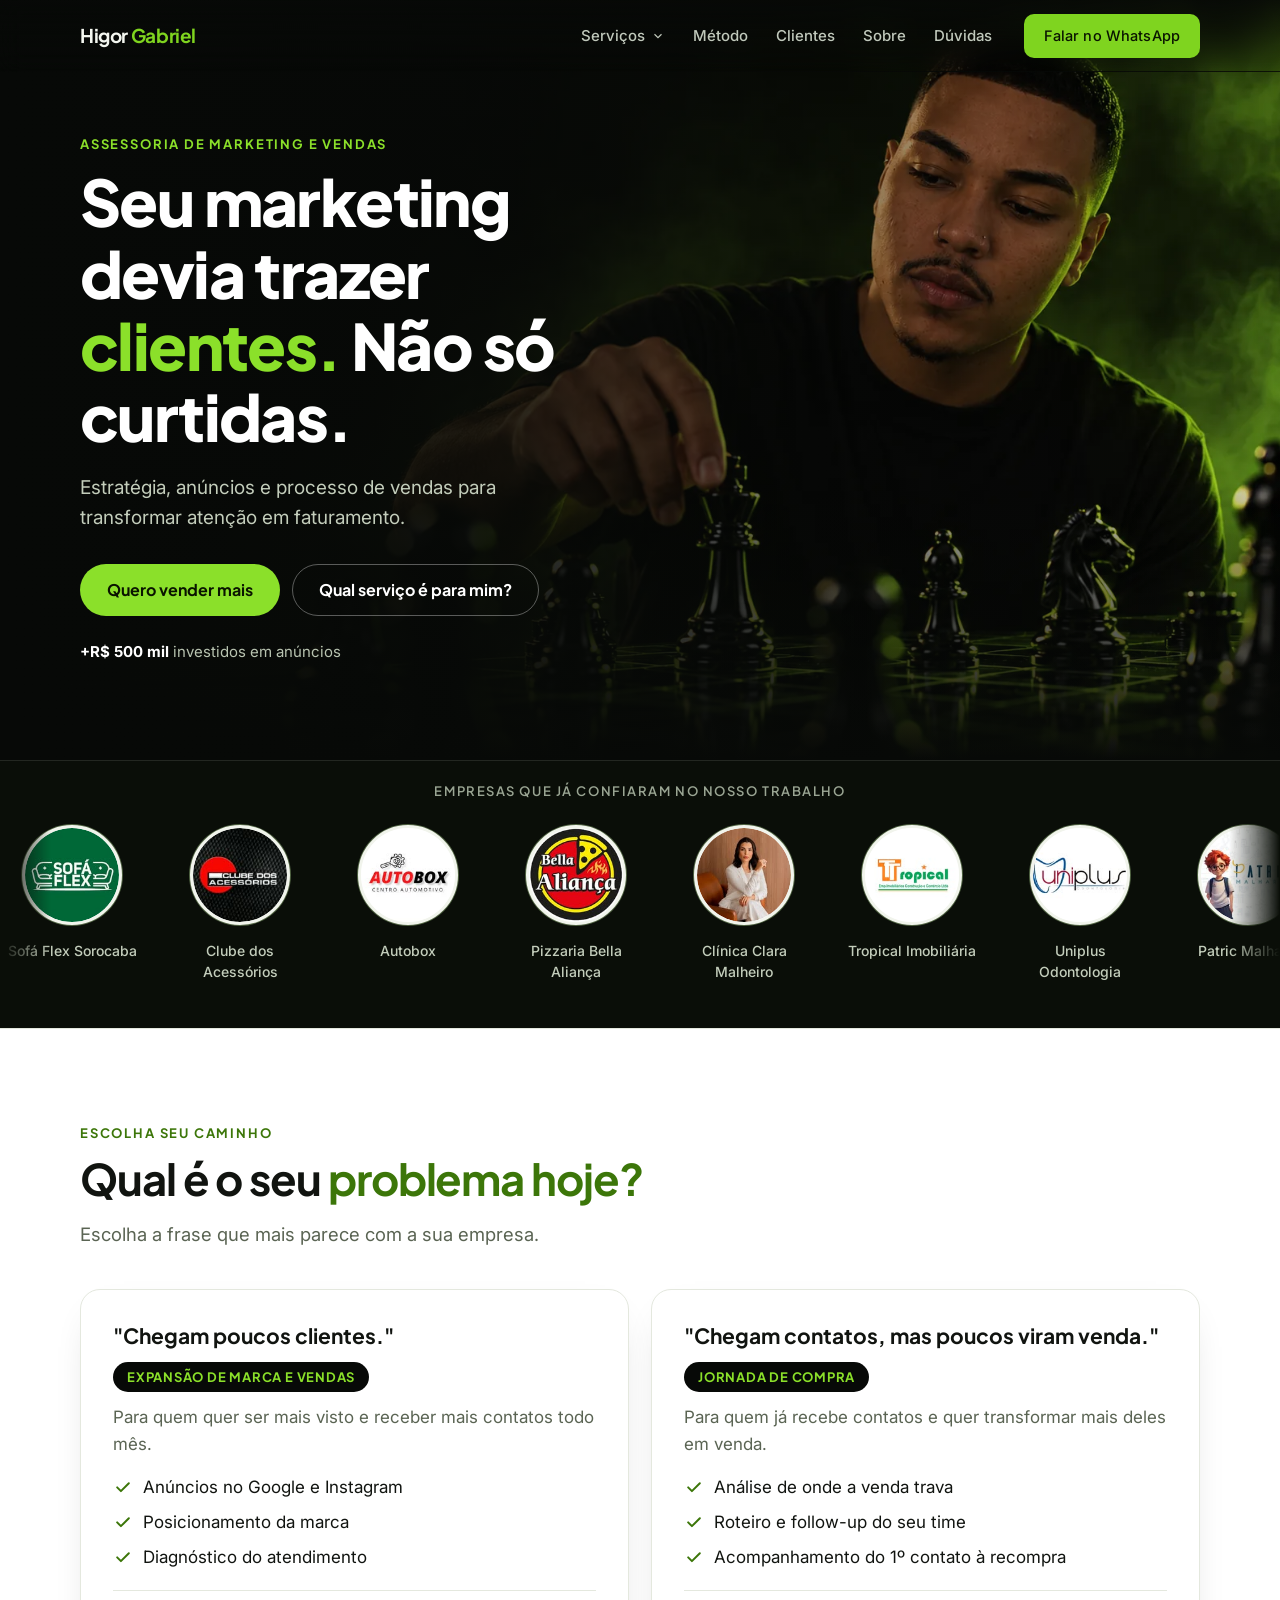
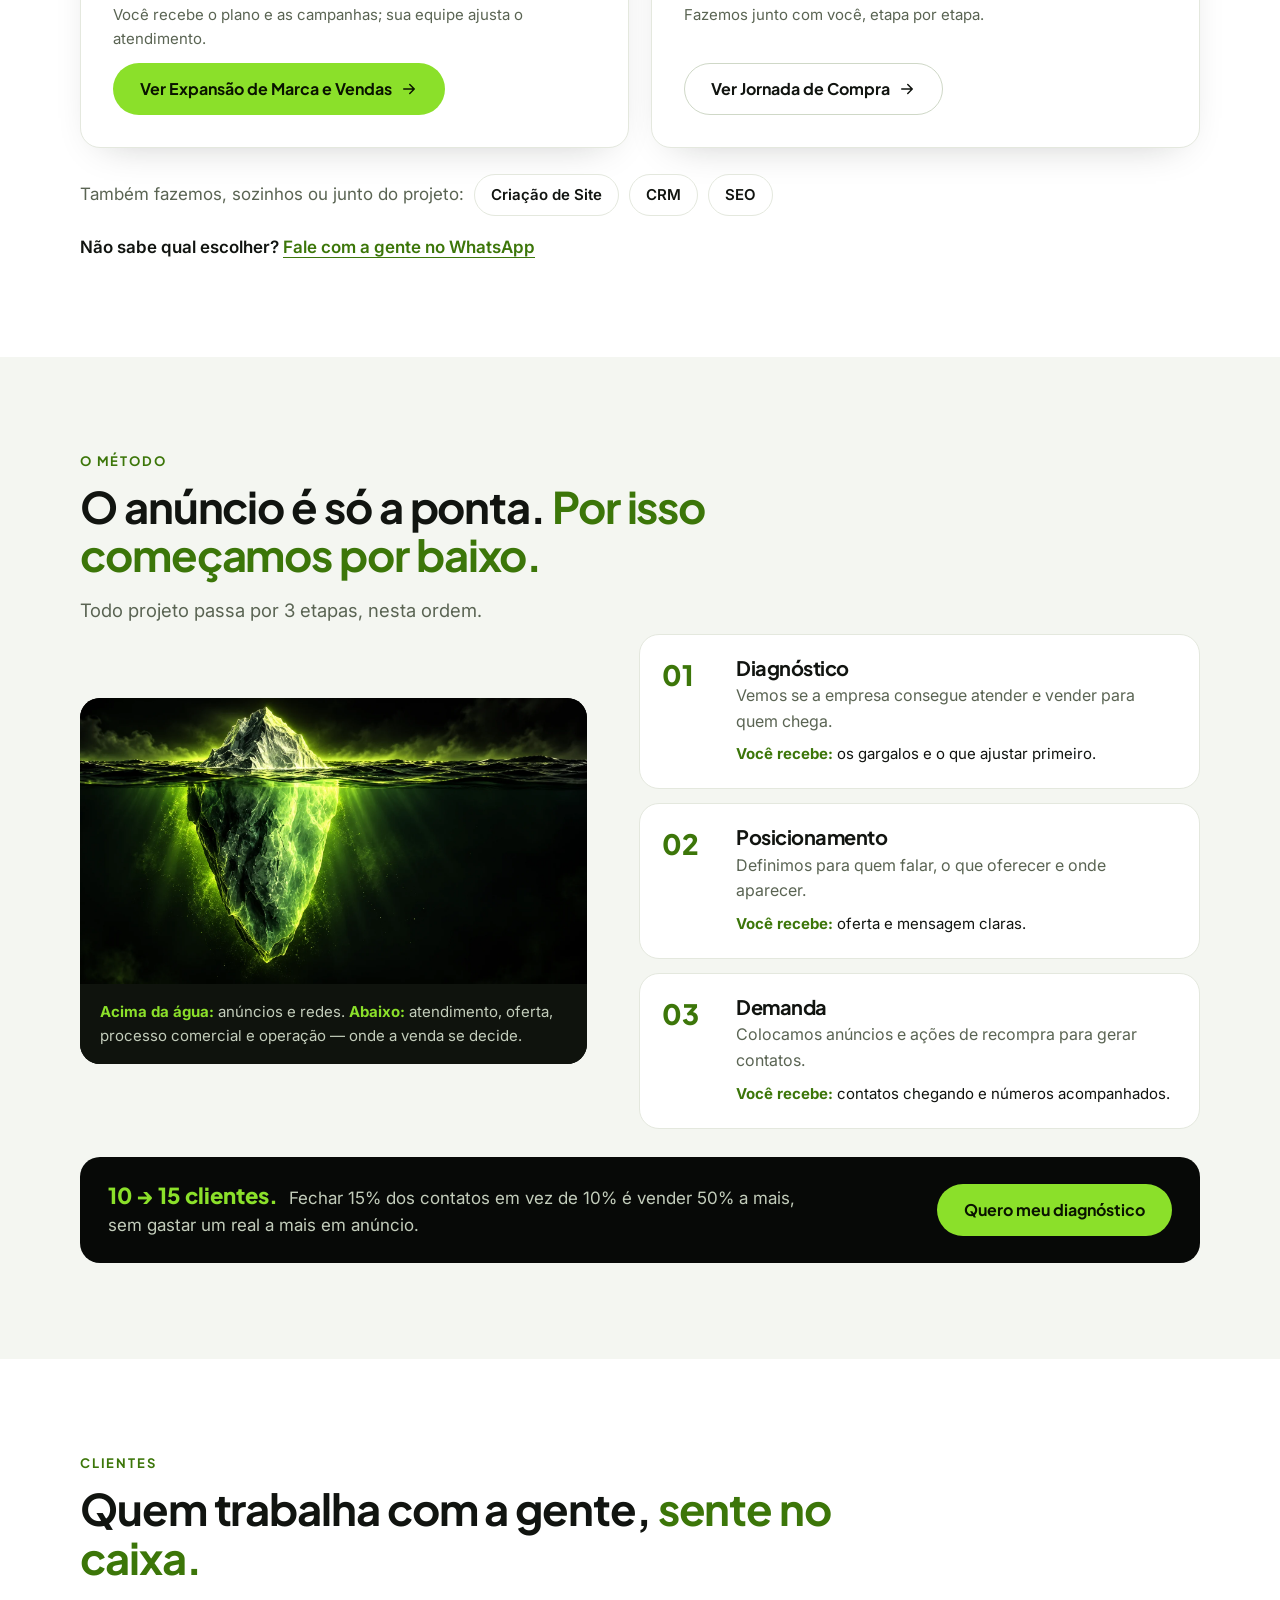
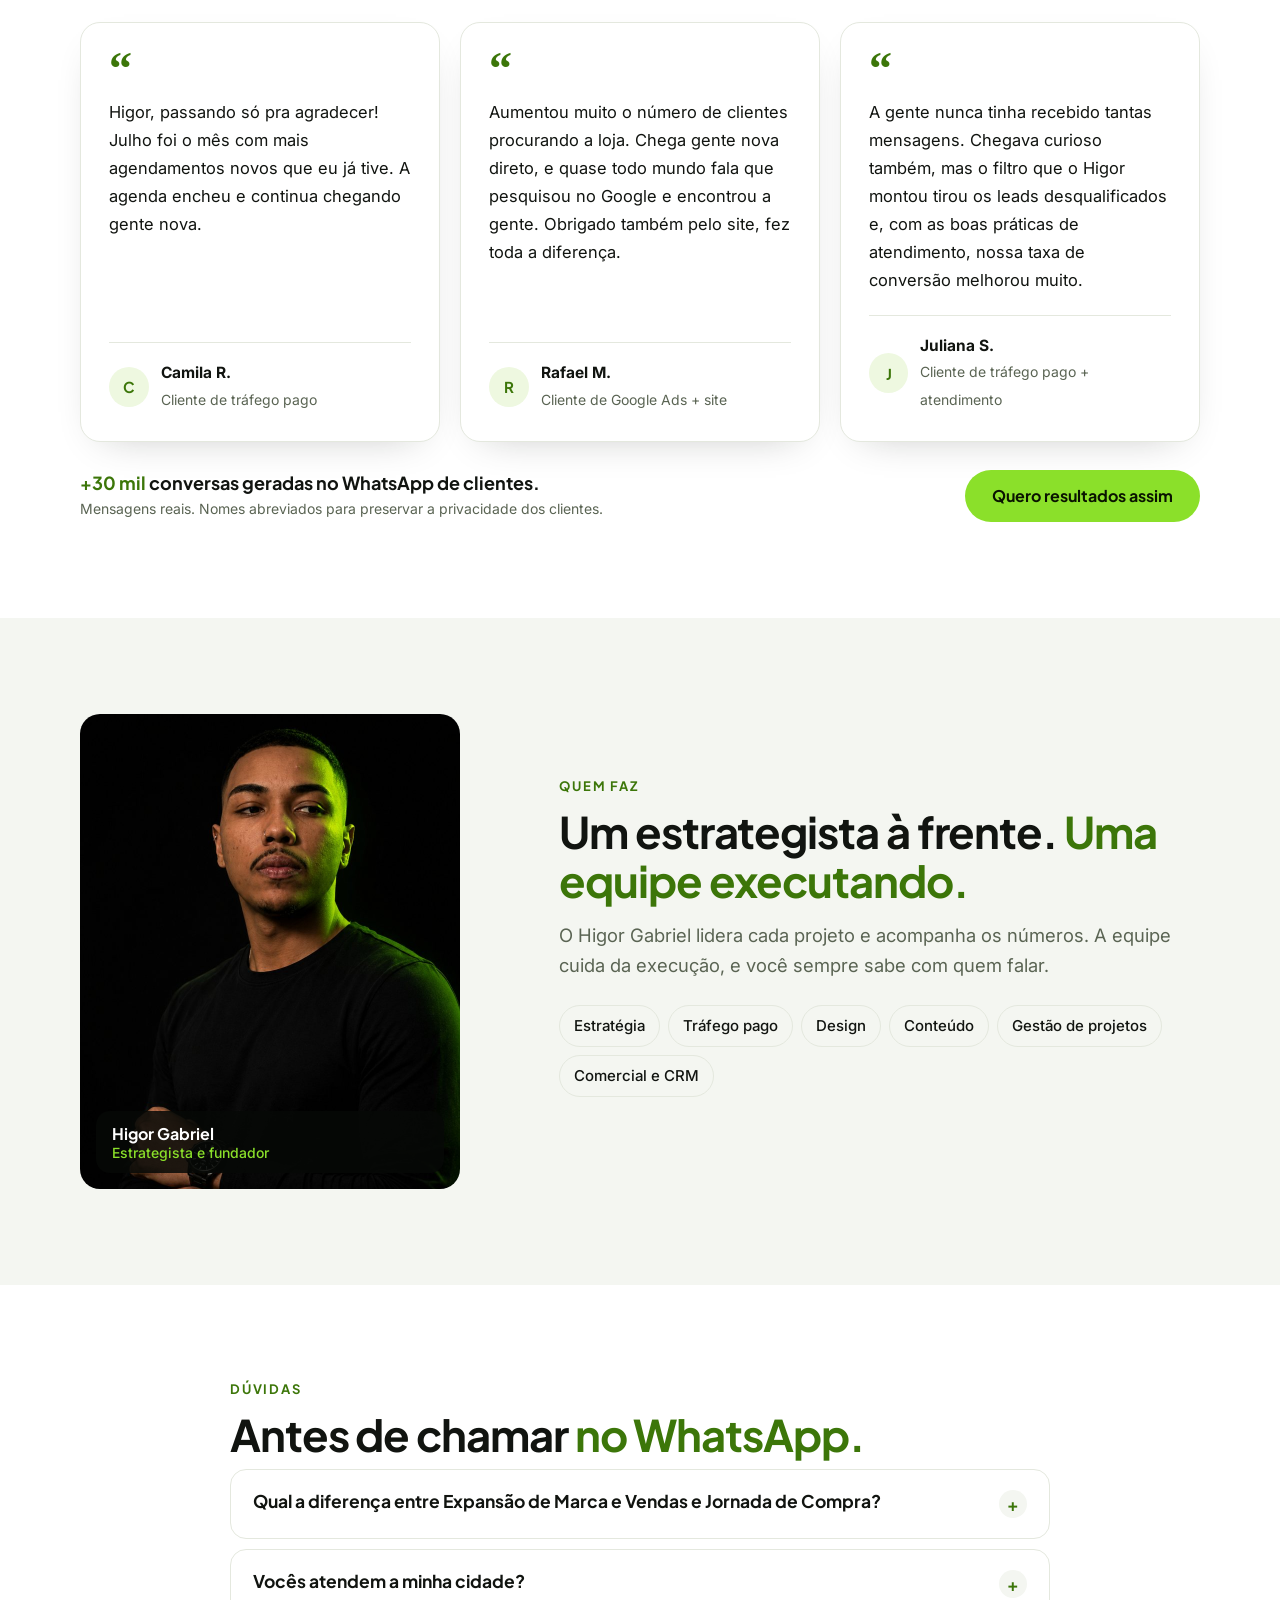
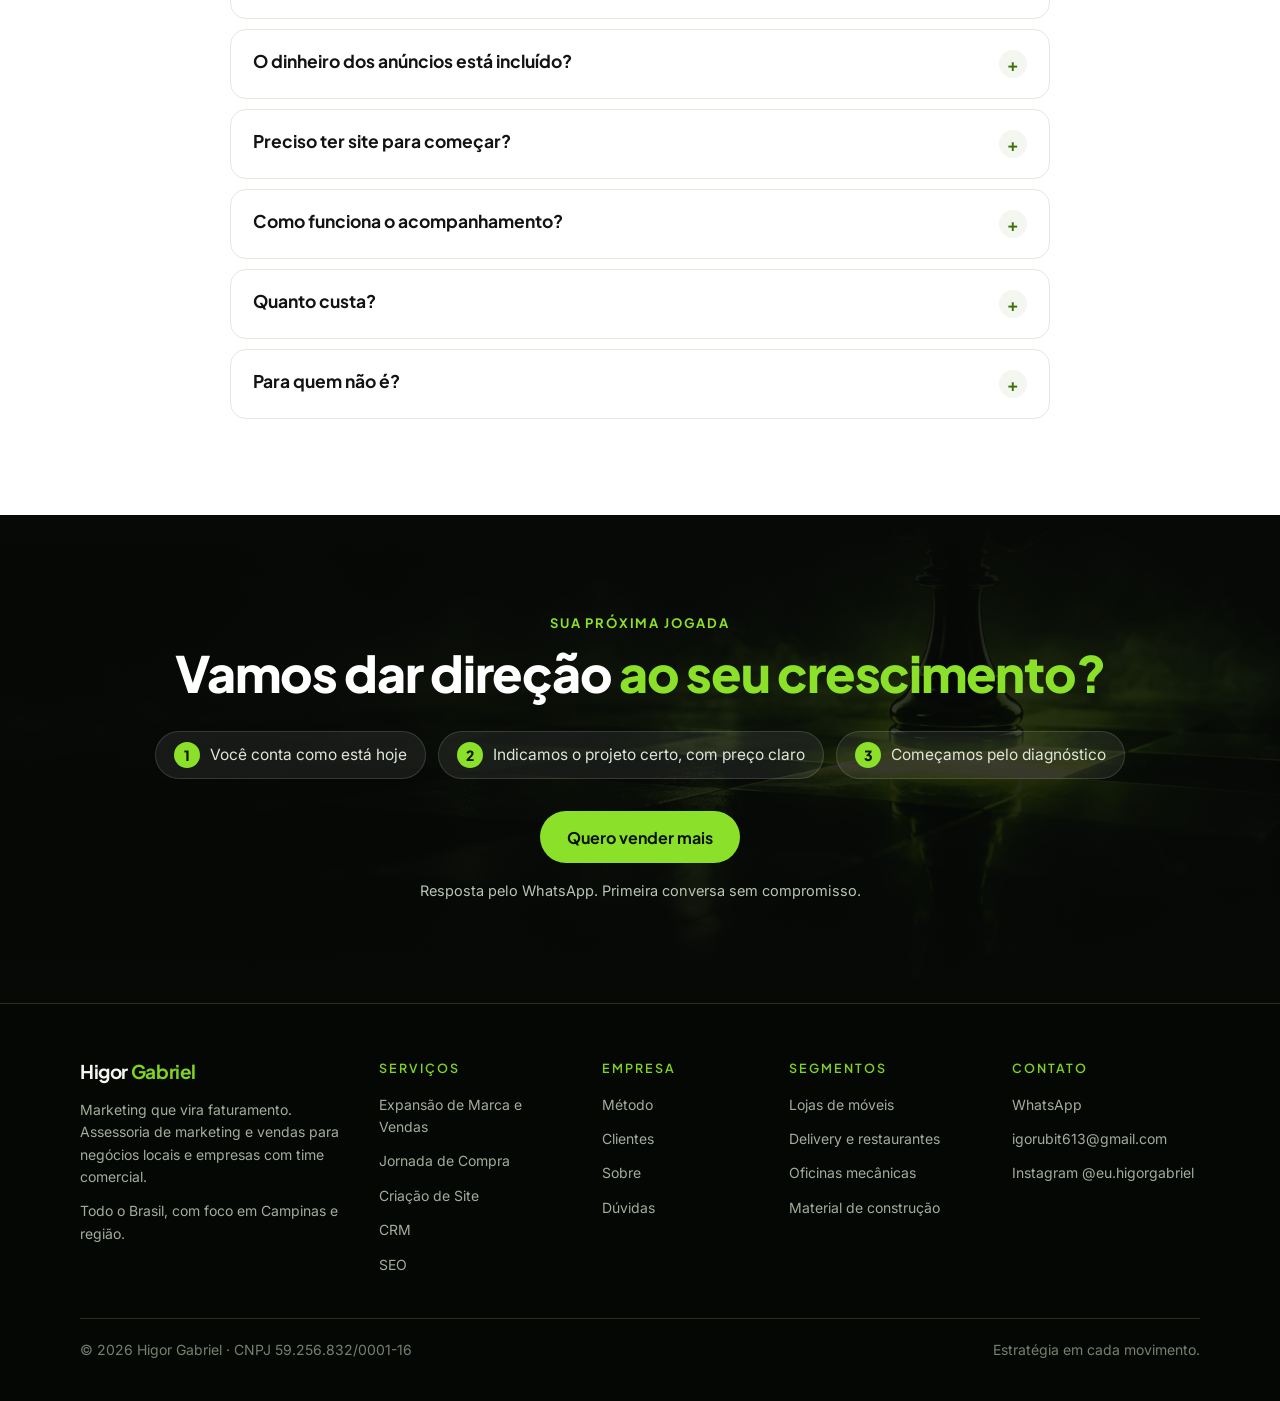
==== commit acdee232: "Hero no celular: foto vira fundo, como no desktop Abaixo de 760px o CSS escondia .hero-art-stage e ." ====
--- a/index.html
+++ b/index.html
@@ -49,7 +49,7 @@
 
 <!-- 1 · TOPO + CLIENTES -->
 <section class="hero">
-  <div class="hero-art-stage" aria-hidden="true"><picture><source media="(max-width:760px)" srcset="img/hero-higor-960.webp"><img src="img/hero-higor.webp" alt="" width="1672" height="941" fetchpriority="high"></picture></div>
+  <div class="hero-art-stage" aria-hidden="true"><picture><source media="(max-width:760px)" srcset="img/hero-higor-celular.webp"><img src="img/hero-higor.webp" alt="" width="1672" height="941" fetchpriority="high"></picture></div>
   <div class="hero-shade"></div>
   <div class="w"><div class="hero-copy">
     <span class="eyebrow">Assessoria de marketing e vendas</span>
@@ -57,7 +57,6 @@
     <p class="lead">Estratégia, anúncios e processo de vendas para transformar atenção em faturamento.</p>
     <div class="ctas"><a class="btn btn-p" href="https://wa.me/5519998311721?text=Oi%20Higor%2C%20vi%20o%20site%20e%20quero%20vender%20mais." target="_blank" rel="noopener">Quero vender mais</a><a class="btn btn-s" href="#caminhos">Qual serviço é para mim?</a></div>
     <p class="hero-proof"><b>+R$ 500 mil</b> investidos em anúncios</p>
-    <img class="hero-mob" src="img/hero-higor-celular.webp" alt="Higor Gabriel movendo o rei em um tabuleiro de xadrez" width="900" height="1125" loading="eager">
   </div></div>
 </section>
 <section class="clients-band">
--- a/assets/v3.css
+++ b/assets/v3.css
@@ -139,16 +139,22 @@
 /* topo com a imagem do Higor (out/2026) */
 .hero-art-stage picture{position:absolute;inset:0}
 .hero-art-stage img{object-position:right center}
-.hero-mob{display:none}
 @media(max-width:760px){
-  .hero-art-stage{display:none}
-  .hero-shade{display:none}
-  .hero{background:radial-gradient(ellipse at 70% 75%,#1d3a0c 0%,#070907 60%)}
-  .hero-mob{display:block;width:100%;max-width:420px;margin:28px auto 0;border-radius:22px;aspect-ratio:4/5;object-fit:cover}
+  /* a mesma imagem do desktop continua como FUNDO no celular */
+  .hero-art-stage{display:block}
+  .hero-art-stage img{object-position:58% top}
+  .hero-shade{display:block;background:linear-gradient(180deg,#070907f2 0%,#070907c9 26%,#07090759 48%,#070907e8 78%,#070907 100%)}
 }
 .clients-band{background:#070907;color:#fff}
 .clients-band .client-name{color:#c3cdbb}
 .home-v3 .hero{min-height:min(760px,calc(100vh - 60px));display:flex;align-items:center;padding-bottom:40px}
 .home-v3 .hero .w{width:min(1120px,calc(100% - 40px))}
 .home-v3 .hero-art-stage img{object-position:72% 40%}
-@media(max-width:760px){.home-v3 .hero{min-height:0;display:block}}
+@media(max-width:760px){
+  .home-v3 .hero{min-height:min(600px,88svh);display:flex;align-items:flex-end;padding-bottom:0}
+  .home-v3 .hero .hero-copy{padding-bottom:32px;padding-top:min(24svh,180px)}
+  .home-v3 .hero h1{font-size:clamp(32px,8.6vw,42px);line-height:1.08}
+  .home-v3 .hero .lead{font-size:16px;margin:14px 0 22px}
+  .home-v3 .hero .ctas{gap:10px}
+  .home-v3 .hero-proof{margin-top:18px}
+}
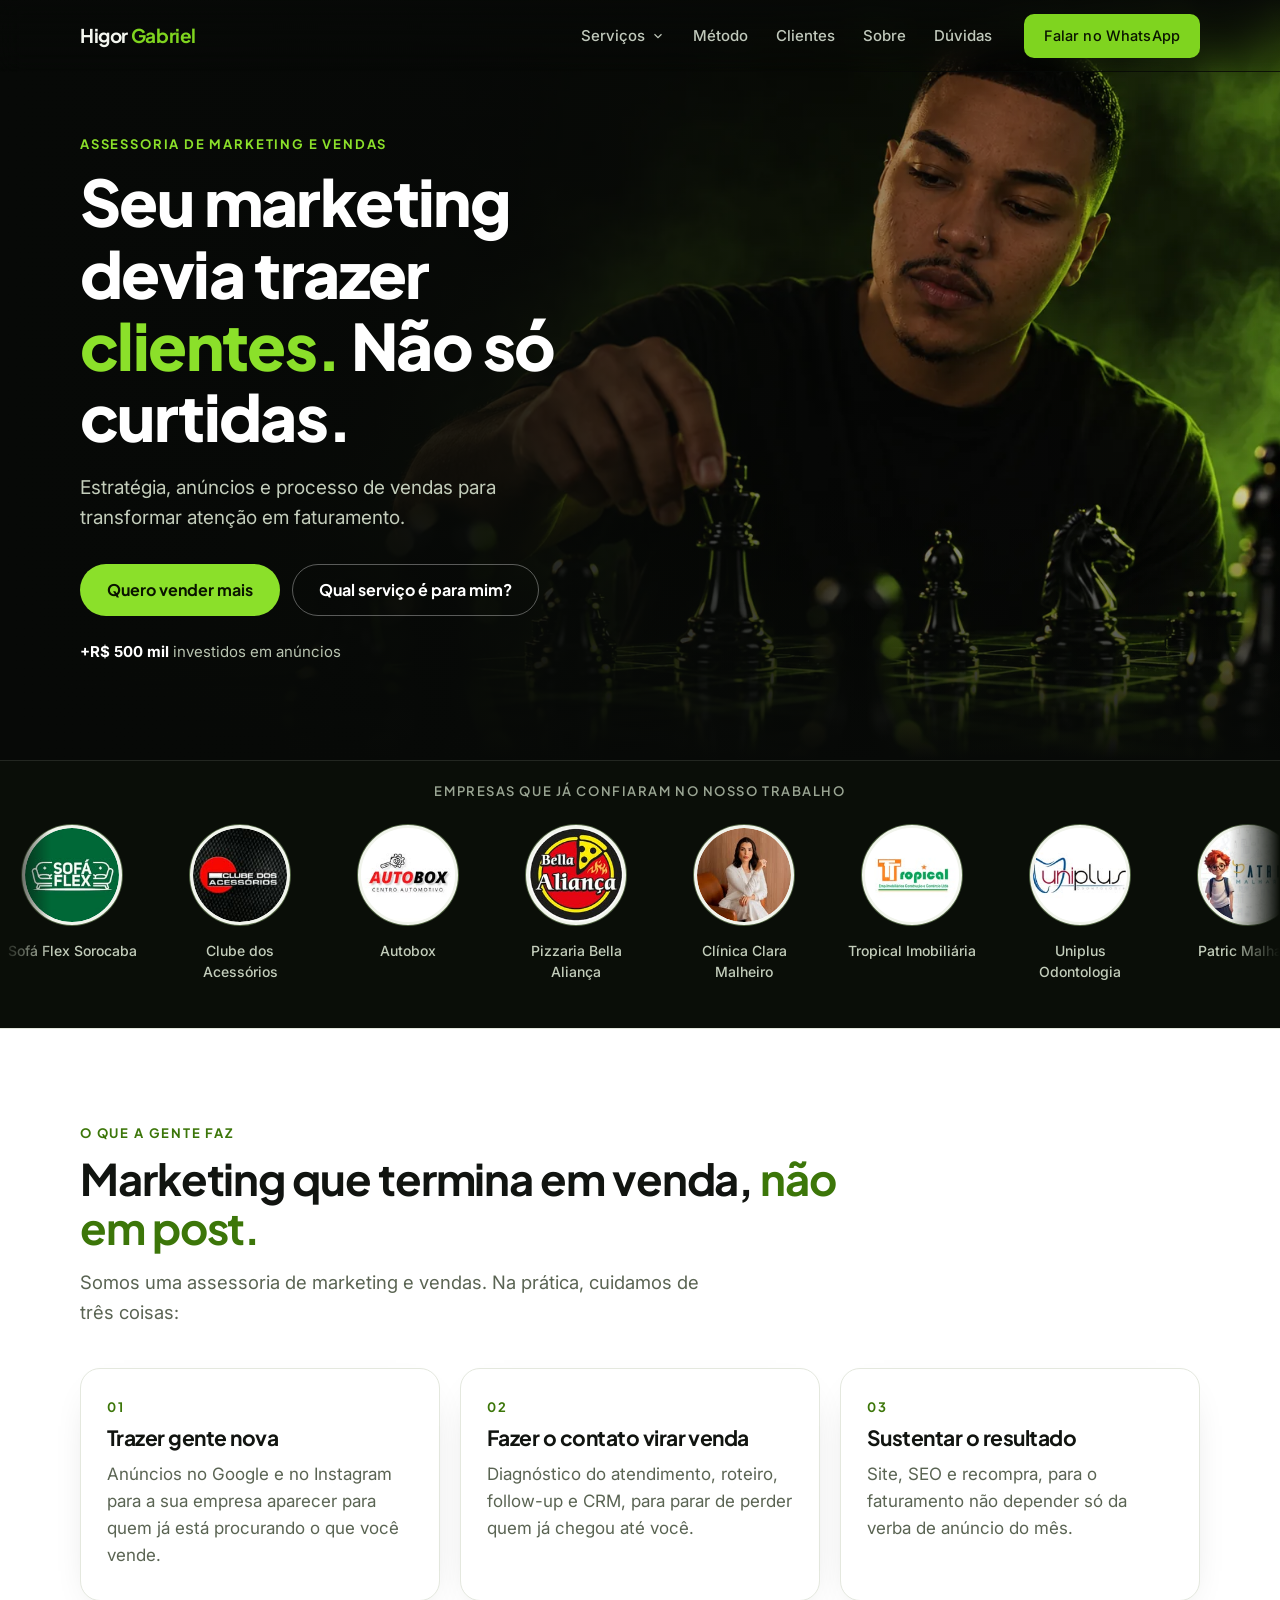
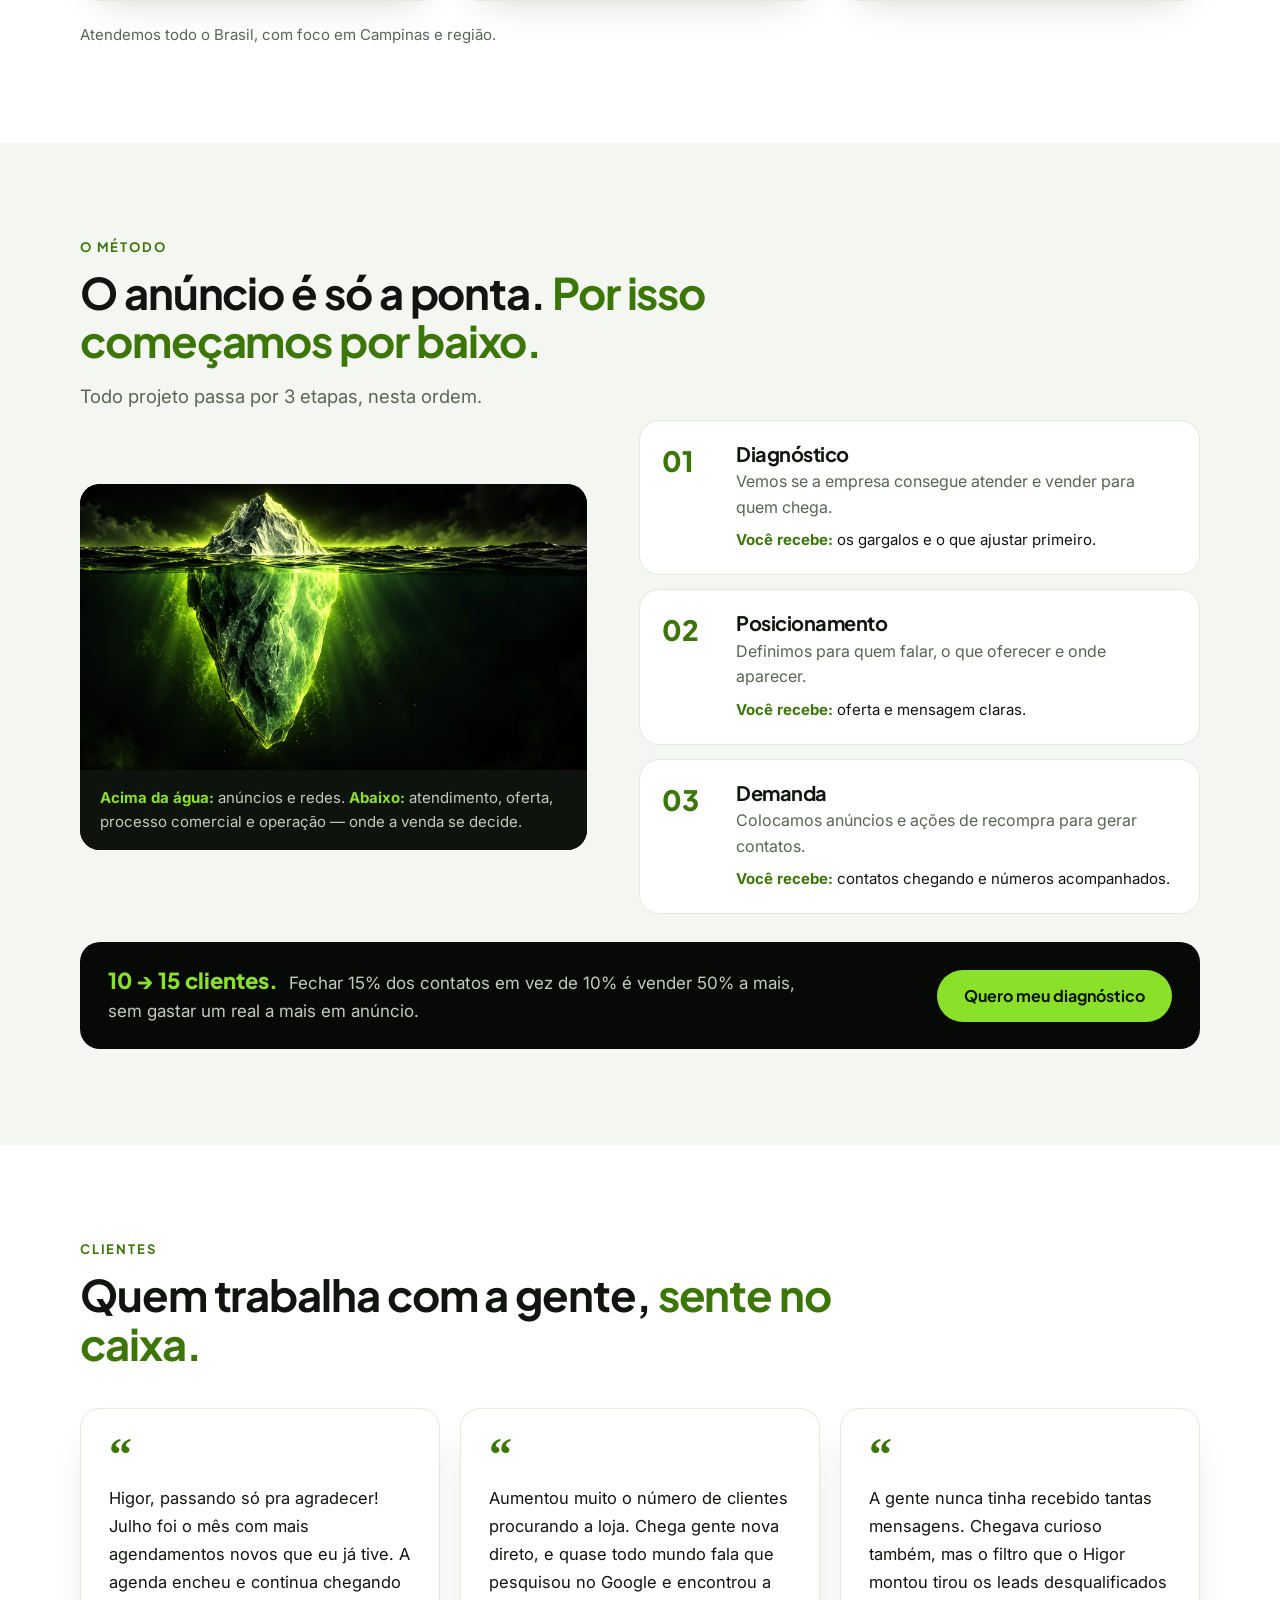
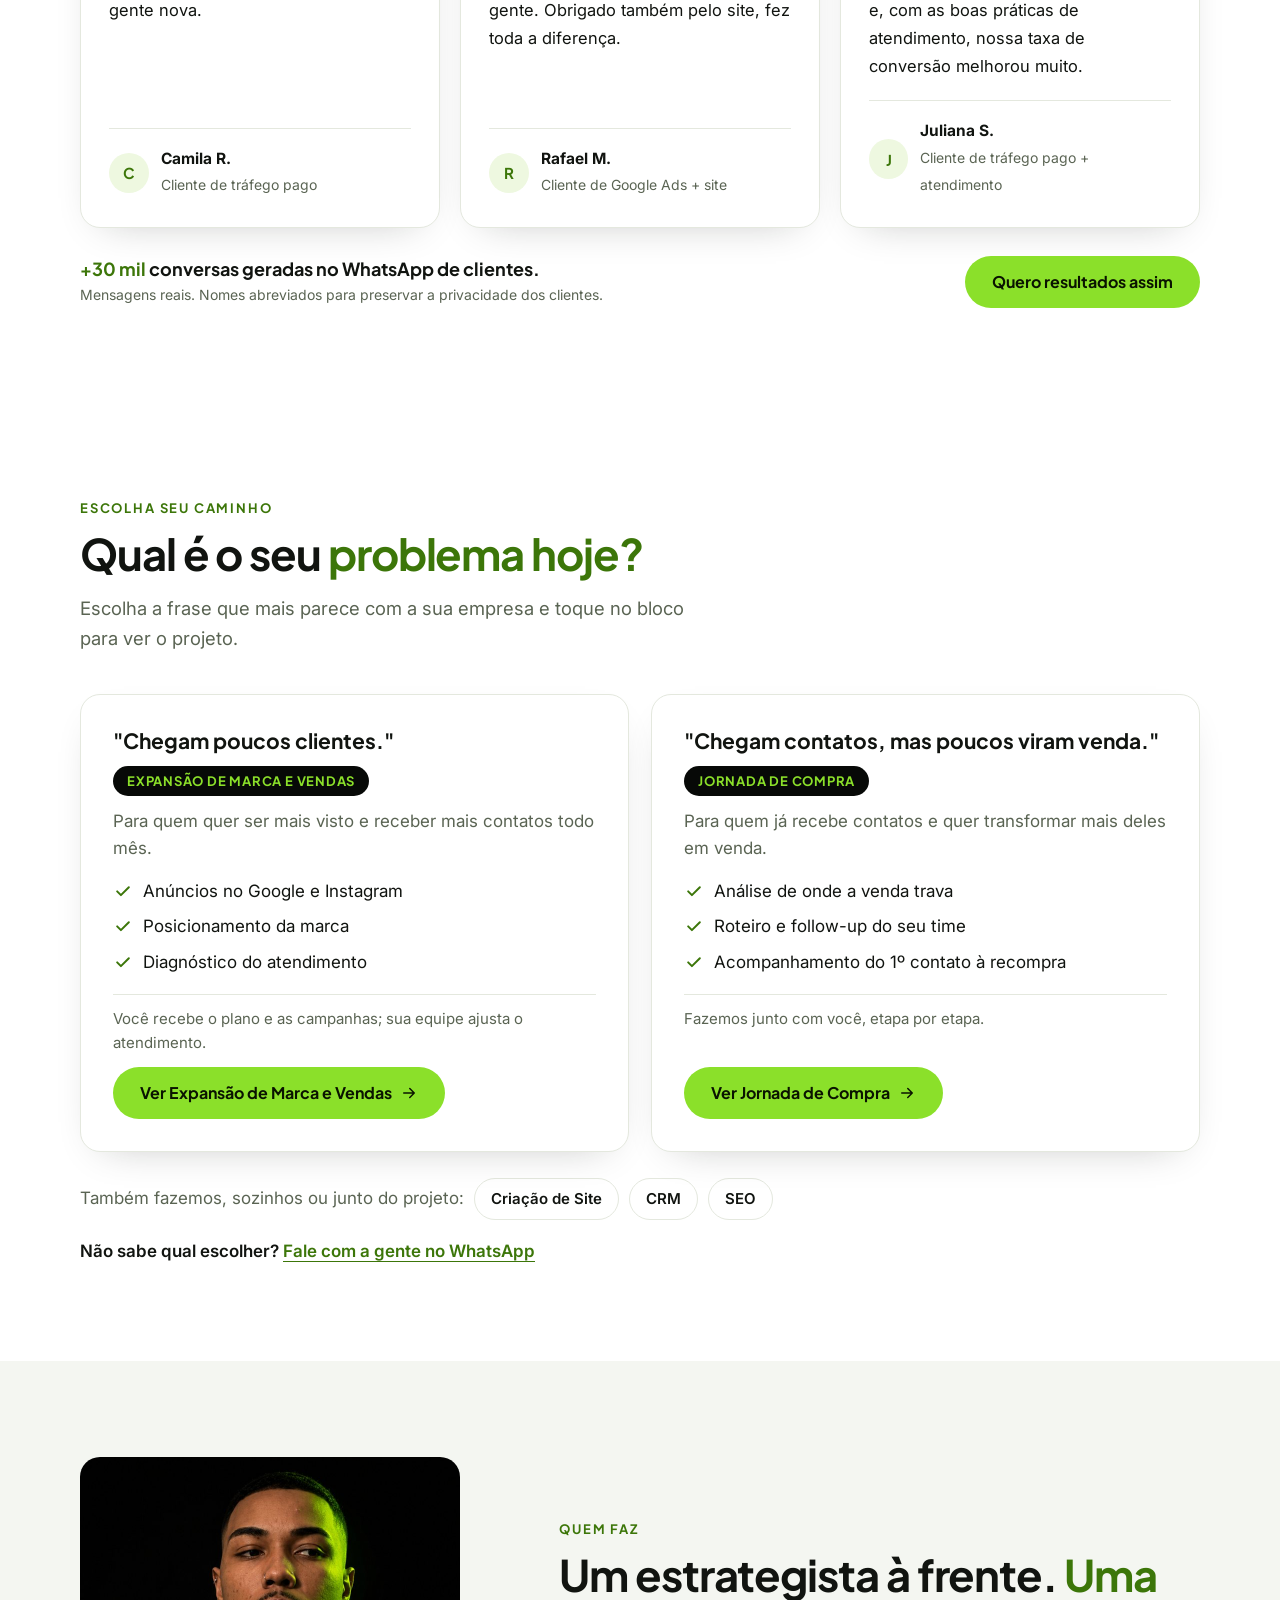
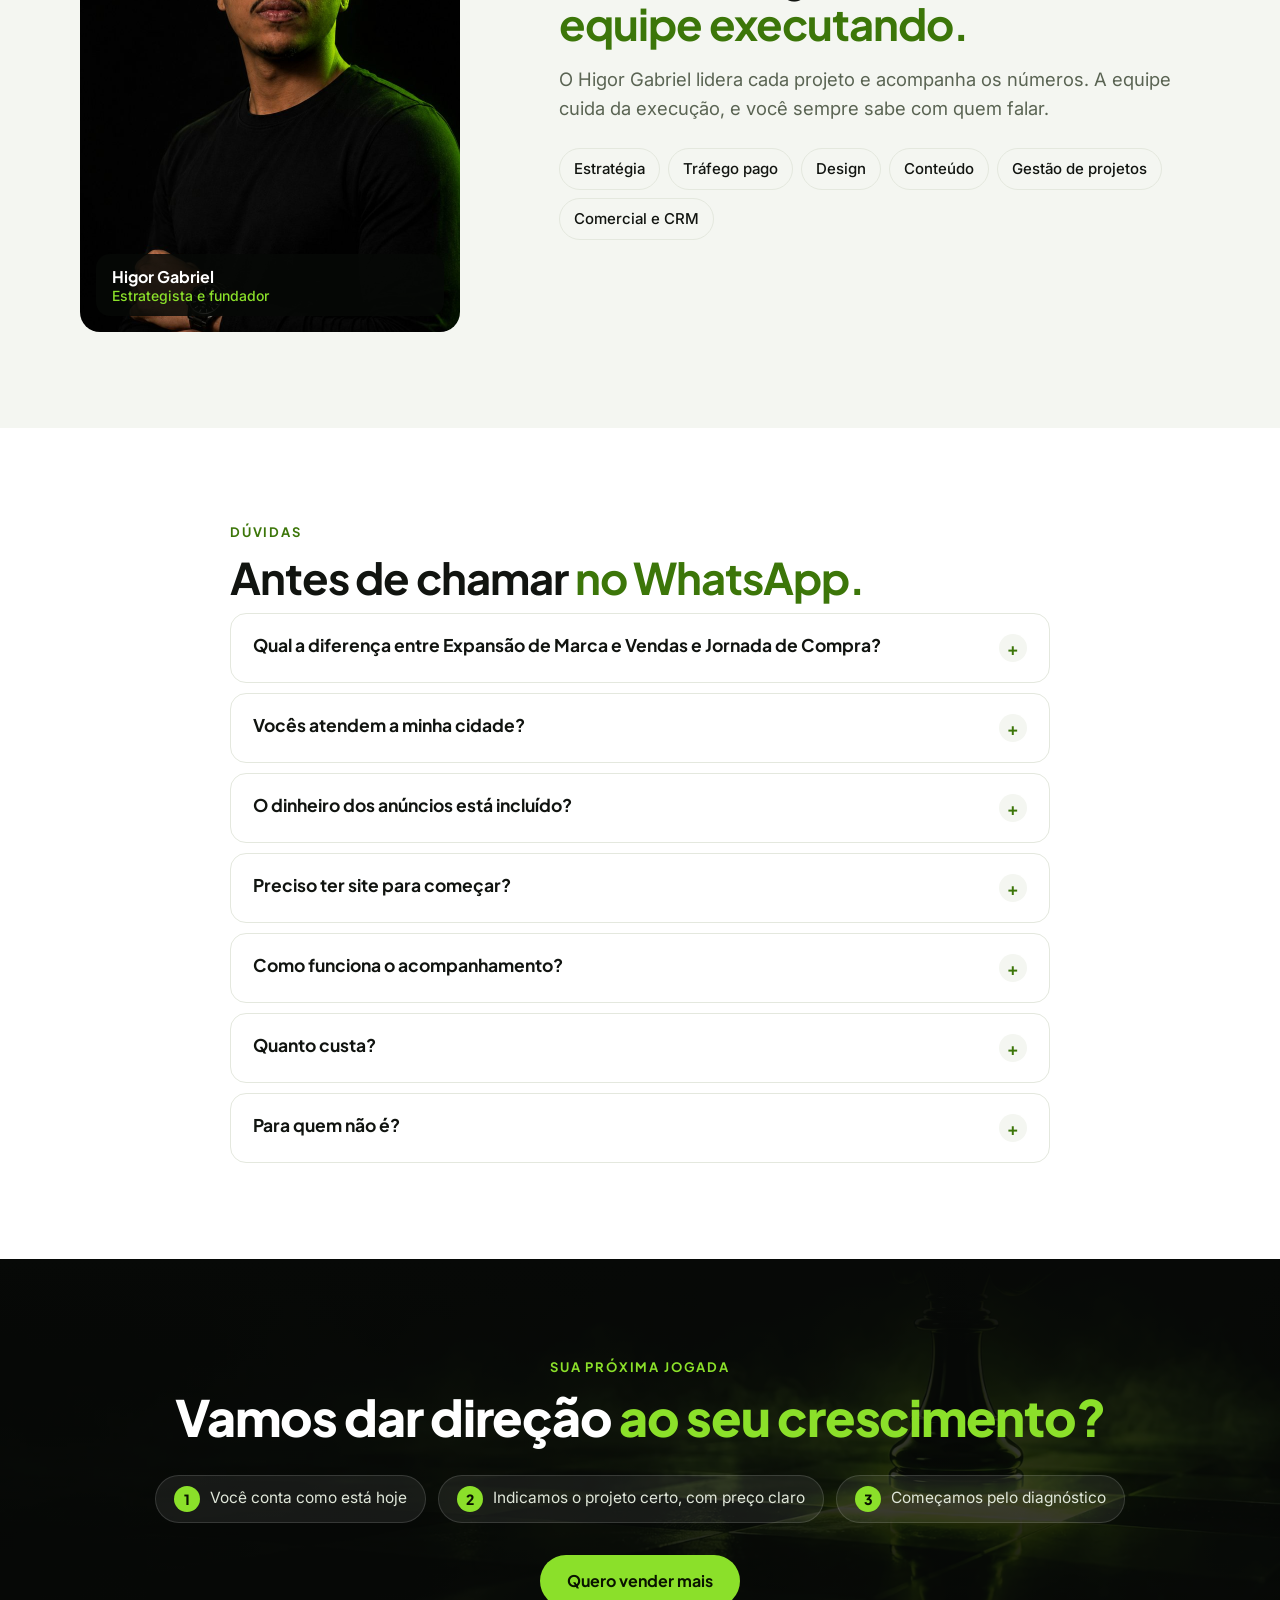
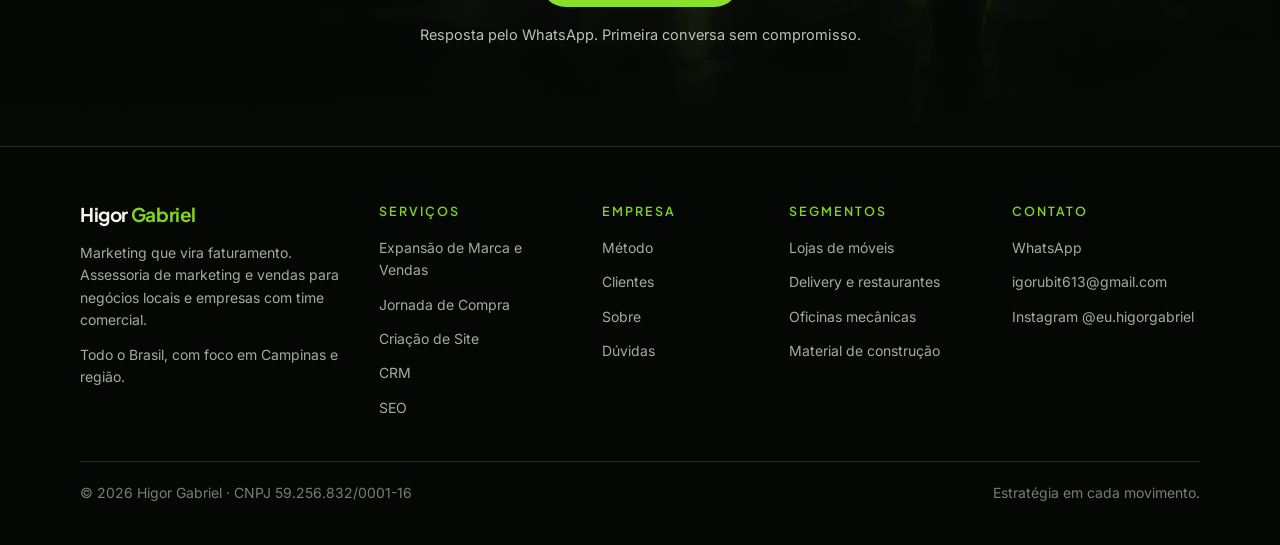
==== commit 90f45769: "Home reordenada, cards clicaveis e pagina de Expansao enxuta Home, nova ordem (antes o visitante tin" ====
--- a/index.html
+++ b/index.html
@@ -65,23 +65,29 @@
   </div>
 </section>
 
-<!-- 2 · ESCOLHA SEU CAMINHO -->
-<section class="sec" id="caminhos"><span id="servicos"></span><div class="w">
-  <span class="eyebrow">Escolha seu caminho</span>
-  <h2 class="h2">Qual é o seu <em>problema hoje?</em></h2>
-  <p class="lead">Escolha a frase que mais parece com a sua empresa.</p>
-  <div class="paths">
-    <article class="path reveal"><p class="quote">"Chegam poucos clientes."</p><span class="name">Expansão de Marca e Vendas</span><p class="for">Para quem quer ser mais visto e receber mais contatos todo mês.</p>
-      <ul><li><svg aria-hidden="true" viewBox="0 0 24 24"><path d="M5 12.5l4.5 4.5L19 7.5"/></svg>Anúncios no Google e Instagram</li><li><svg aria-hidden="true" viewBox="0 0 24 24"><path d="M5 12.5l4.5 4.5L19 7.5"/></svg>Posicionamento da marca</li><li><svg aria-hidden="true" viewBox="0 0 24 24"><path d="M5 12.5l4.5 4.5L19 7.5"/></svg>Diagnóstico do atendimento</li></ul>
-      <p class="how">Você recebe o plano e as campanhas; sua equipe ajusta o atendimento.</p>
-      <a class="btn btn-p" href="trafego-pago.html">Ver Expansão de Marca e Vendas <svg aria-hidden="true" viewBox="0 0 24 24"><path d="M5 12h14M13 6l6 6-6 6"/></svg></a></article>
-    <article class="path reveal"><p class="quote">"Chegam contatos, mas poucos viram venda."</p><span class="name">Jornada de Compra</span><p class="for">Para quem já recebe contatos e quer transformar mais deles em venda.</p>
-      <ul><li><svg aria-hidden="true" viewBox="0 0 24 24"><path d="M5 12.5l4.5 4.5L19 7.5"/></svg>Análise de onde a venda trava</li><li><svg aria-hidden="true" viewBox="0 0 24 24"><path d="M5 12.5l4.5 4.5L19 7.5"/></svg>Roteiro e follow-up do seu time</li><li><svg aria-hidden="true" viewBox="0 0 24 24"><path d="M5 12.5l4.5 4.5L19 7.5"/></svg>Acompanhamento do 1º contato à recompra</li></ul>
-      <p class="how">Fazemos junto com você, etapa por etapa.</p>
-      <a class="btn btn-s" href="jornada-de-compra.html">Ver Jornada de Compra <svg aria-hidden="true" viewBox="0 0 24 24"><path d="M5 12h14M13 6l6 6-6 6"/></svg></a></article>
+<!-- 2 · O QUE A GENTE FAZ -->
+<section class="sec" id="o-que-fazemos"><div class="w">
+  <span class="eyebrow">O que a gente faz</span>
+  <h2 class="h2">Marketing que termina em venda, <em>não em post.</em></h2>
+  <p class="lead">Somos uma assessoria de marketing e vendas. Na prática, cuidamos de três coisas:</p>
+  <div class="tres">
+    <article class="tri reveal">
+      <span class="tri-n">01</span>
+      <h3>Trazer gente nova</h3>
+      <p>Anúncios no Google e no Instagram para a sua empresa aparecer para quem já está procurando o que você vende.</p>
+    </article>
+    <article class="tri reveal">
+      <span class="tri-n">02</span>
+      <h3>Fazer o contato virar venda</h3>
+      <p>Diagnóstico do atendimento, roteiro, follow-up e CRM, para parar de perder quem já chegou até você.</p>
+    </article>
+    <article class="tri reveal">
+      <span class="tri-n">03</span>
+      <h3>Sustentar o resultado</h3>
+      <p>Site, SEO e recompra, para o faturamento não depender só da verba de anúncio do mês.</p>
+    </article>
   </div>
-  <div class="also">Também fazemos, sozinhos ou junto do projeto: <a href="criacao-de-site.html">Criação de Site</a><a href="crm.html">CRM</a><a href="seo.html">SEO</a></div>
-  <p class="help">Não sabe qual escolher? <a href="https://wa.me/5519998311721?text=Oi%20Higor%2C%20vi%20o%20site%20e%20quero%20ajuda%20para%20escolher%20entre%20Expans%C3%A3o%20de%20Marca%20e%20Vendas%20e%20Jornada%20de%20Compra." target="_blank" rel="noopener">Fale com a gente no WhatsApp</a></p>
+  <p class="tres-nota">Atendemos todo o Brasil, com foco em Campinas e região.</p>
 </div></section>
 
 <!-- 3 · MÉTODO -->
@@ -112,7 +118,26 @@
   <div class="depo-foot"><div><p class="big"><b>+30 mil</b> conversas geradas no WhatsApp de clientes.</p><small>Mensagens reais. Nomes abreviados para preservar a privacidade dos clientes.</small></div><a class="btn btn-p" href="https://wa.me/5519998311721?text=Oi%20Higor%2C%20vi%20os%20depoimentos%20no%20site%20e%20quero%20resultados%20assim." target="_blank" rel="noopener">Quero resultados assim</a></div>
 </div></section>
 
-<!-- 5 · QUEM FAZ -->
+<!-- 5 · ESCOLHA SEU CAMINHO -->
+<section class="sec" id="caminhos"><span id="servicos"></span><div class="w">
+  <span class="eyebrow">Escolha seu caminho</span>
+  <h2 class="h2">Qual é o seu <em>problema hoje?</em></h2>
+  <p class="lead">Escolha a frase que mais parece com a sua empresa e toque no bloco para ver o projeto.</p>
+  <div class="paths">
+    <article class="path reveal"><p class="quote">"Chegam poucos clientes."</p><span class="name">Expansão de Marca e Vendas</span><p class="for">Para quem quer ser mais visto e receber mais contatos todo mês.</p>
+      <ul><li><svg aria-hidden="true" viewBox="0 0 24 24"><path d="M5 12.5l4.5 4.5L19 7.5"/></svg>Anúncios no Google e Instagram</li><li><svg aria-hidden="true" viewBox="0 0 24 24"><path d="M5 12.5l4.5 4.5L19 7.5"/></svg>Posicionamento da marca</li><li><svg aria-hidden="true" viewBox="0 0 24 24"><path d="M5 12.5l4.5 4.5L19 7.5"/></svg>Diagnóstico do atendimento</li></ul>
+      <p class="how">Você recebe o plano e as campanhas; sua equipe ajusta o atendimento.</p>
+      <a class="btn btn-p" href="trafego-pago.html">Ver Expansão de Marca e Vendas <svg aria-hidden="true" viewBox="0 0 24 24"><path d="M5 12h14M13 6l6 6-6 6"/></svg></a></article>
+    <article class="path reveal"><p class="quote">"Chegam contatos, mas poucos viram venda."</p><span class="name">Jornada de Compra</span><p class="for">Para quem já recebe contatos e quer transformar mais deles em venda.</p>
+      <ul><li><svg aria-hidden="true" viewBox="0 0 24 24"><path d="M5 12.5l4.5 4.5L19 7.5"/></svg>Análise de onde a venda trava</li><li><svg aria-hidden="true" viewBox="0 0 24 24"><path d="M5 12.5l4.5 4.5L19 7.5"/></svg>Roteiro e follow-up do seu time</li><li><svg aria-hidden="true" viewBox="0 0 24 24"><path d="M5 12.5l4.5 4.5L19 7.5"/></svg>Acompanhamento do 1º contato à recompra</li></ul>
+      <p class="how">Fazemos junto com você, etapa por etapa.</p>
+      <a class="btn btn-p" href="jornada-de-compra.html">Ver Jornada de Compra <svg aria-hidden="true" viewBox="0 0 24 24"><path d="M5 12h14M13 6l6 6-6 6"/></svg></a></article>
+  </div>
+  <div class="also">Também fazemos, sozinhos ou junto do projeto: <a href="criacao-de-site.html">Criação de Site</a><a href="crm.html">CRM</a><a href="seo.html">SEO</a></div>
+  <p class="help">Não sabe qual escolher? <a href="https://wa.me/5519998311721?text=Oi%20Higor%2C%20vi%20o%20site%20e%20quero%20ajuda%20para%20escolher%20entre%20Expans%C3%A3o%20de%20Marca%20e%20Vendas%20e%20Jornada%20de%20Compra." target="_blank" rel="noopener">Fale com a gente no WhatsApp</a></p>
+</div></section>
+
+<!-- 6 · QUEM FAZ -->
 <section class="sec alt" id="equipe"><div class="w quem">
   <div class="foto reveal"><img src="img/higor-hero.jpg" alt="Higor Gabriel, estrategista e fundador" loading="lazy"><span>Higor Gabriel<small>Estrategista e fundador</small></span></div>
   <div class="reveal"><span class="eyebrow">Quem faz</span><h2 class="h2">Um estrategista à frente. <em>Uma equipe executando.</em></h2>
@@ -121,7 +146,7 @@
   </div>
 </div></section>
 
-<!-- 6 · DÚVIDAS -->
+<!-- 7 · DÚVIDAS -->
 <section class="sec" id="duvidas"><div class="w faq">
   <span class="eyebrow">Dúvidas</span>
   <h2 class="h2">Antes de chamar <em>no WhatsApp.</em></h2>
@@ -134,7 +159,7 @@
   <details><summary>Para quem não é?<span aria-hidden="true">+</span></summary><p>Para quem só quer ganhar seguidores ou postar com frequência, ou para empresas em que ninguém consegue atender os novos contatos.</p></details>
 </div></section>
 
-<!-- 7 · CHAMADA FINAL -->
+<!-- 8 · CHAMADA FINAL -->
 <section class="final" data-hide-wa><div class="bg" aria-hidden="true"></div><div class="w">
   <span class="eyebrow">Sua próxima jogada</span>
   <h2>Vamos dar direção <em>ao seu crescimento?</em></h2>
--- a/assets/v3.css
+++ b/assets/v3.css
@@ -158,3 +158,25 @@
   .home-v3 .hero .ctas{gap:10px}
   .home-v3 .hero-proof{margin-top:18px}
 }
+
+/* === secao "o que a gente faz" (3 pontos) === */
+.tres{display:grid;grid-template-columns:repeat(3,1fr);gap:20px;margin-top:40px}
+.tri{position:relative;display:flex;flex-direction:column;gap:10px;padding:30px 26px;background:var(--card);
+  border:1px solid var(--line);border-radius:var(--r2);box-shadow:var(--shadow)}
+.tri-n{font:700 13px var(--disp);letter-spacing:.14em;color:var(--lime-txt)}
+.tri h3{font:700 21px/1.25 var(--disp);color:var(--text)}
+.tri p{color:var(--muted)}
+.tres-nota{margin-top:22px;font-size:15px;color:var(--muted)}
+@media(max-width:900px){.tres{grid-template-columns:1fr;gap:14px}.tri{padding:24px 20px}}
+
+/* === cards de "escolha seu caminho": o bloco inteiro e clicavel ===
+   o botao continua sendo o unico link (bom para leitor de tela) e seu
+   ::after se estica por cima do card todo, virando a area de clique. */
+.path{position:relative;transition:border-color .18s,box-shadow .18s,transform .18s}
+.path .btn{margin-top:auto}
+.path .btn-p{position:static}
+.path .btn-p::after{content:"";position:absolute;inset:0;z-index:1;border-radius:var(--r2)}
+.path:hover{border-color:var(--lime);box-shadow:0 18px 44px -18px #1d3a0c66;transform:translateY(-3px)}
+.path:hover .btn-p{filter:brightness(1.05)}
+.path:focus-within{border-color:var(--lime);box-shadow:0 0 0 3px #7fd41f55}
+@media(hover:hover){.path{cursor:pointer}}
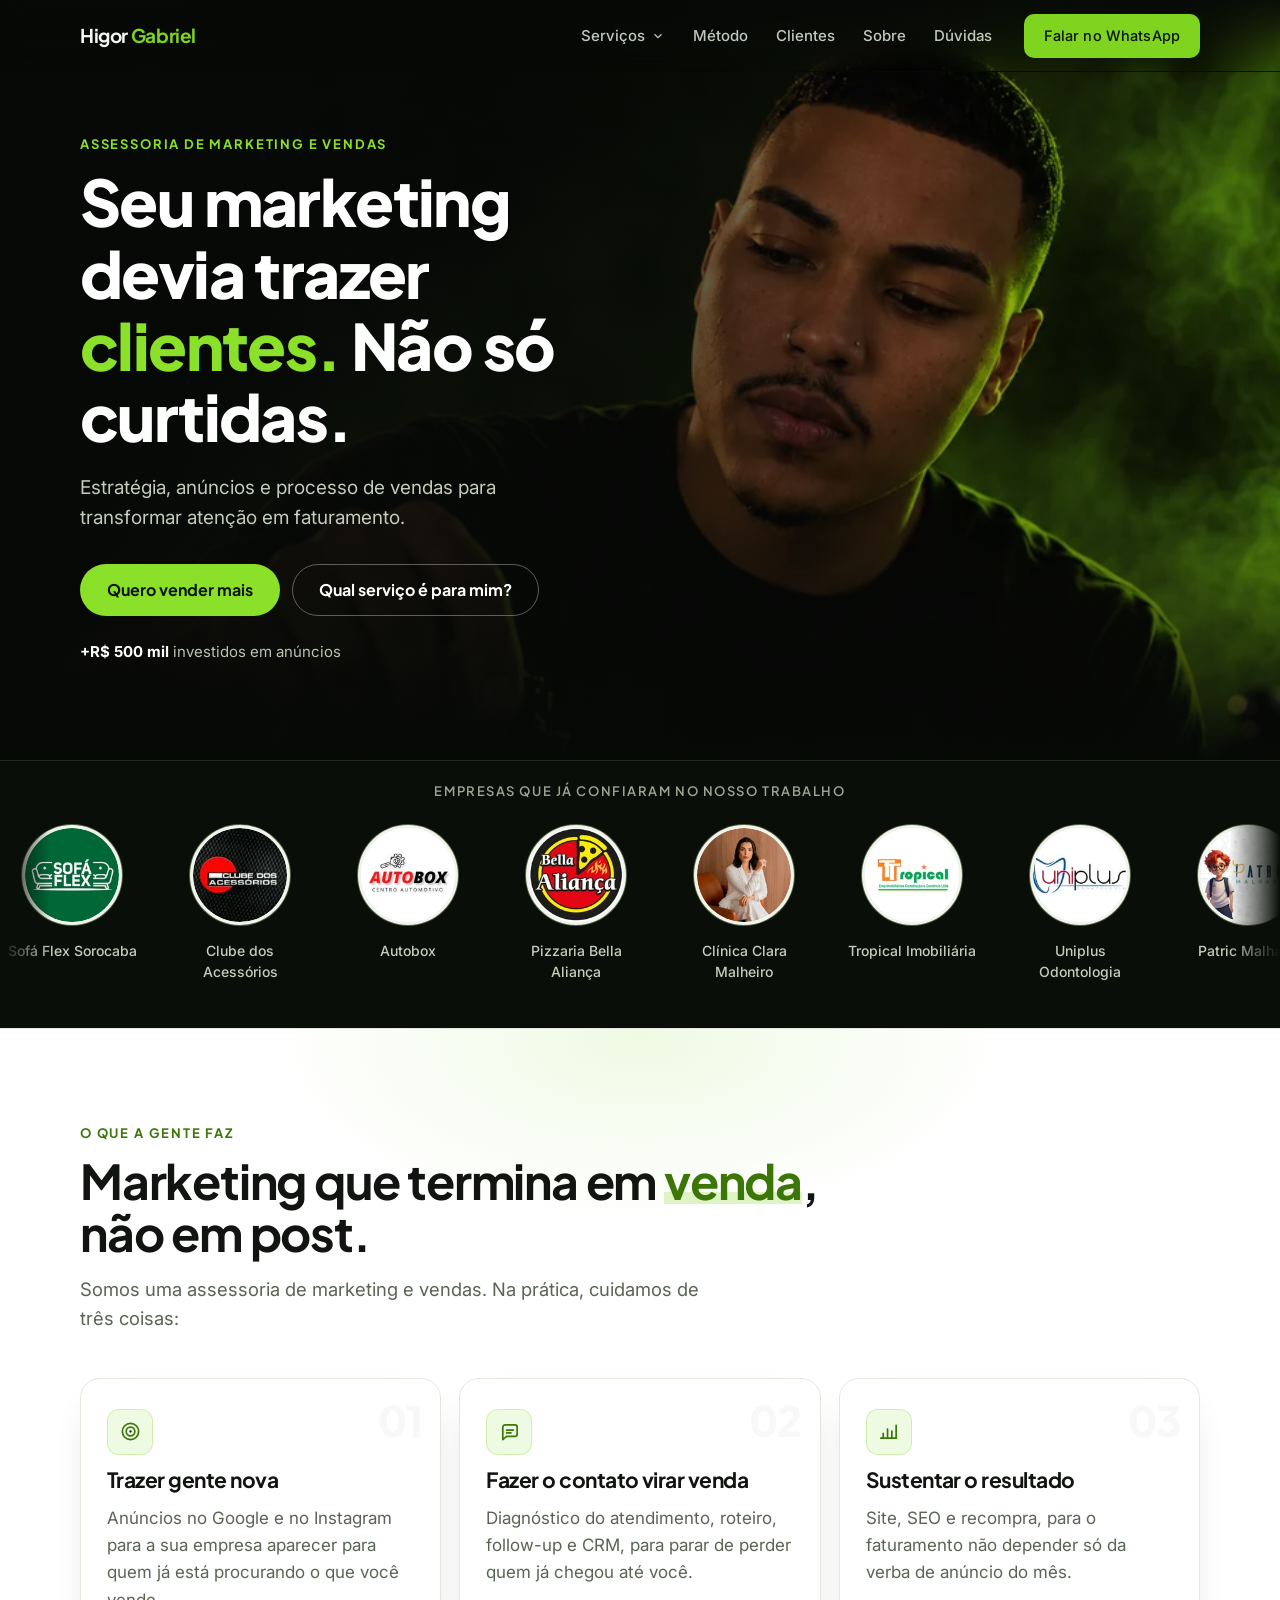
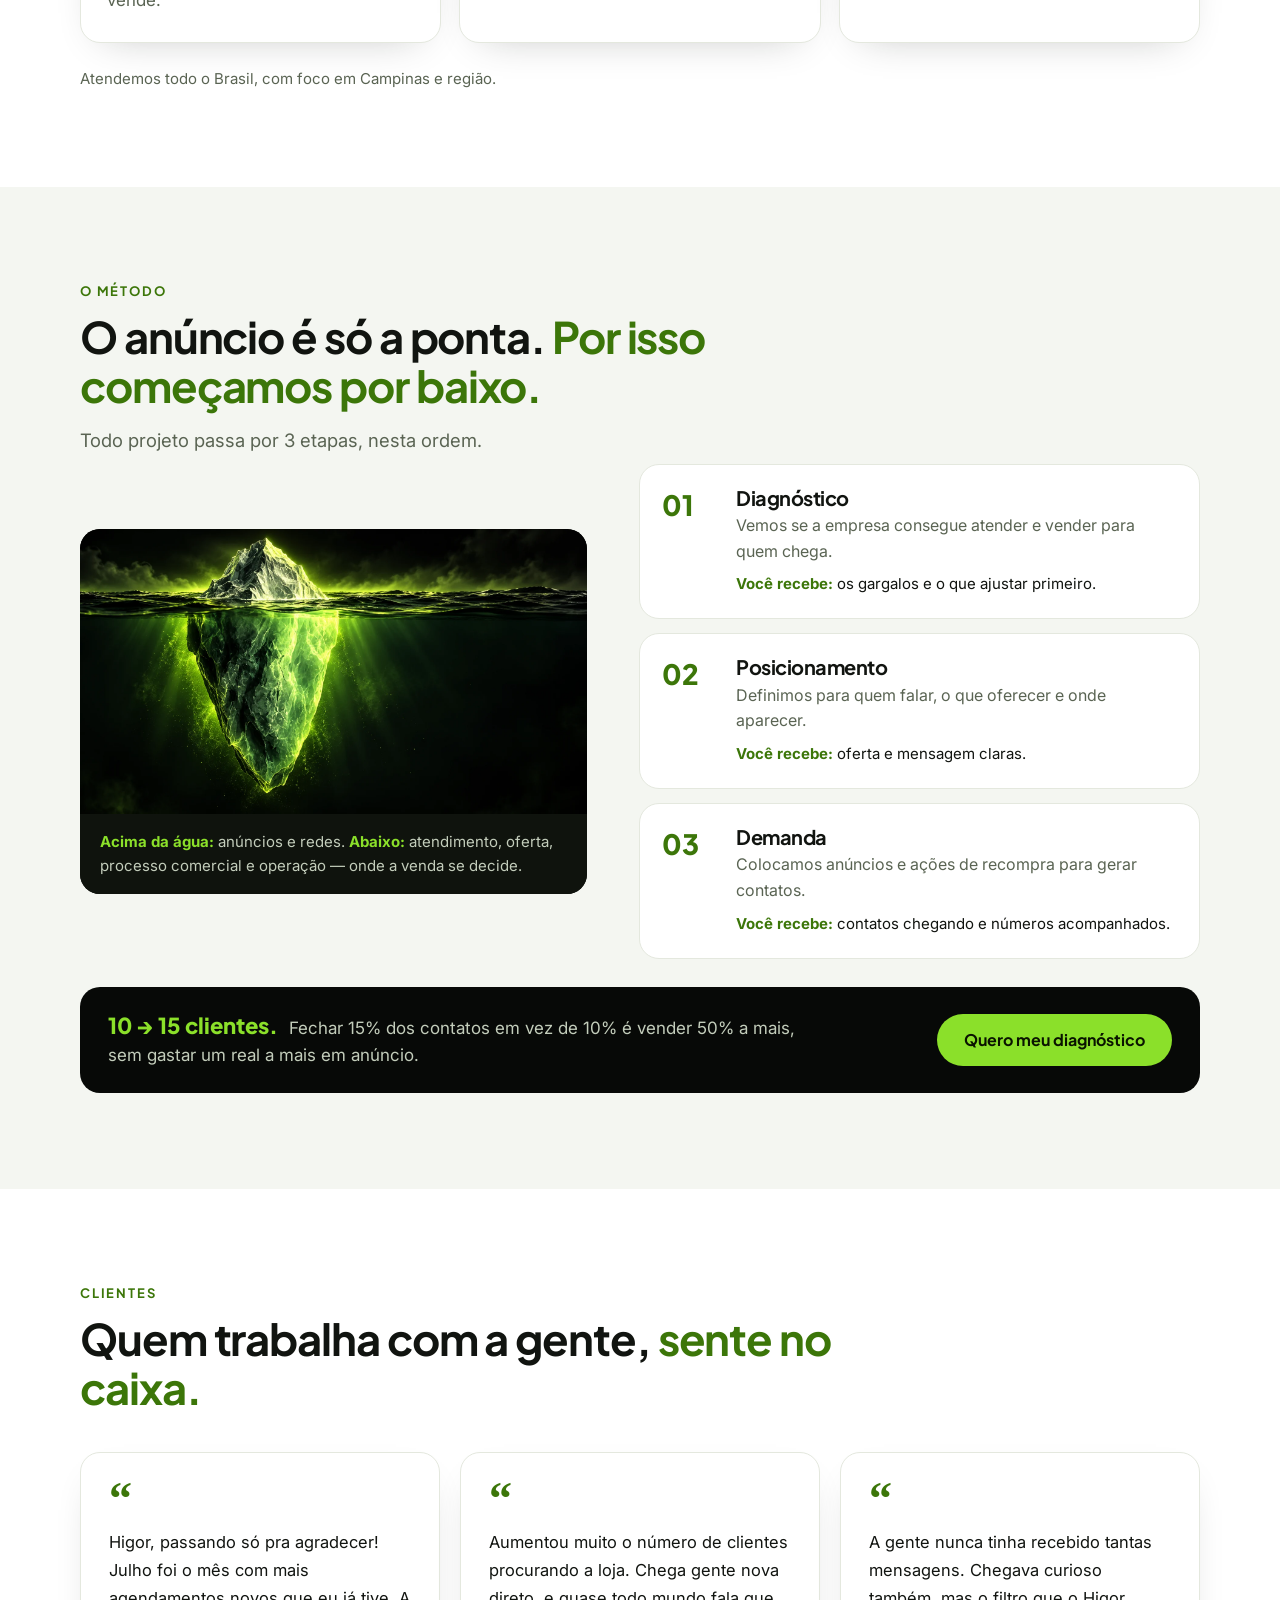
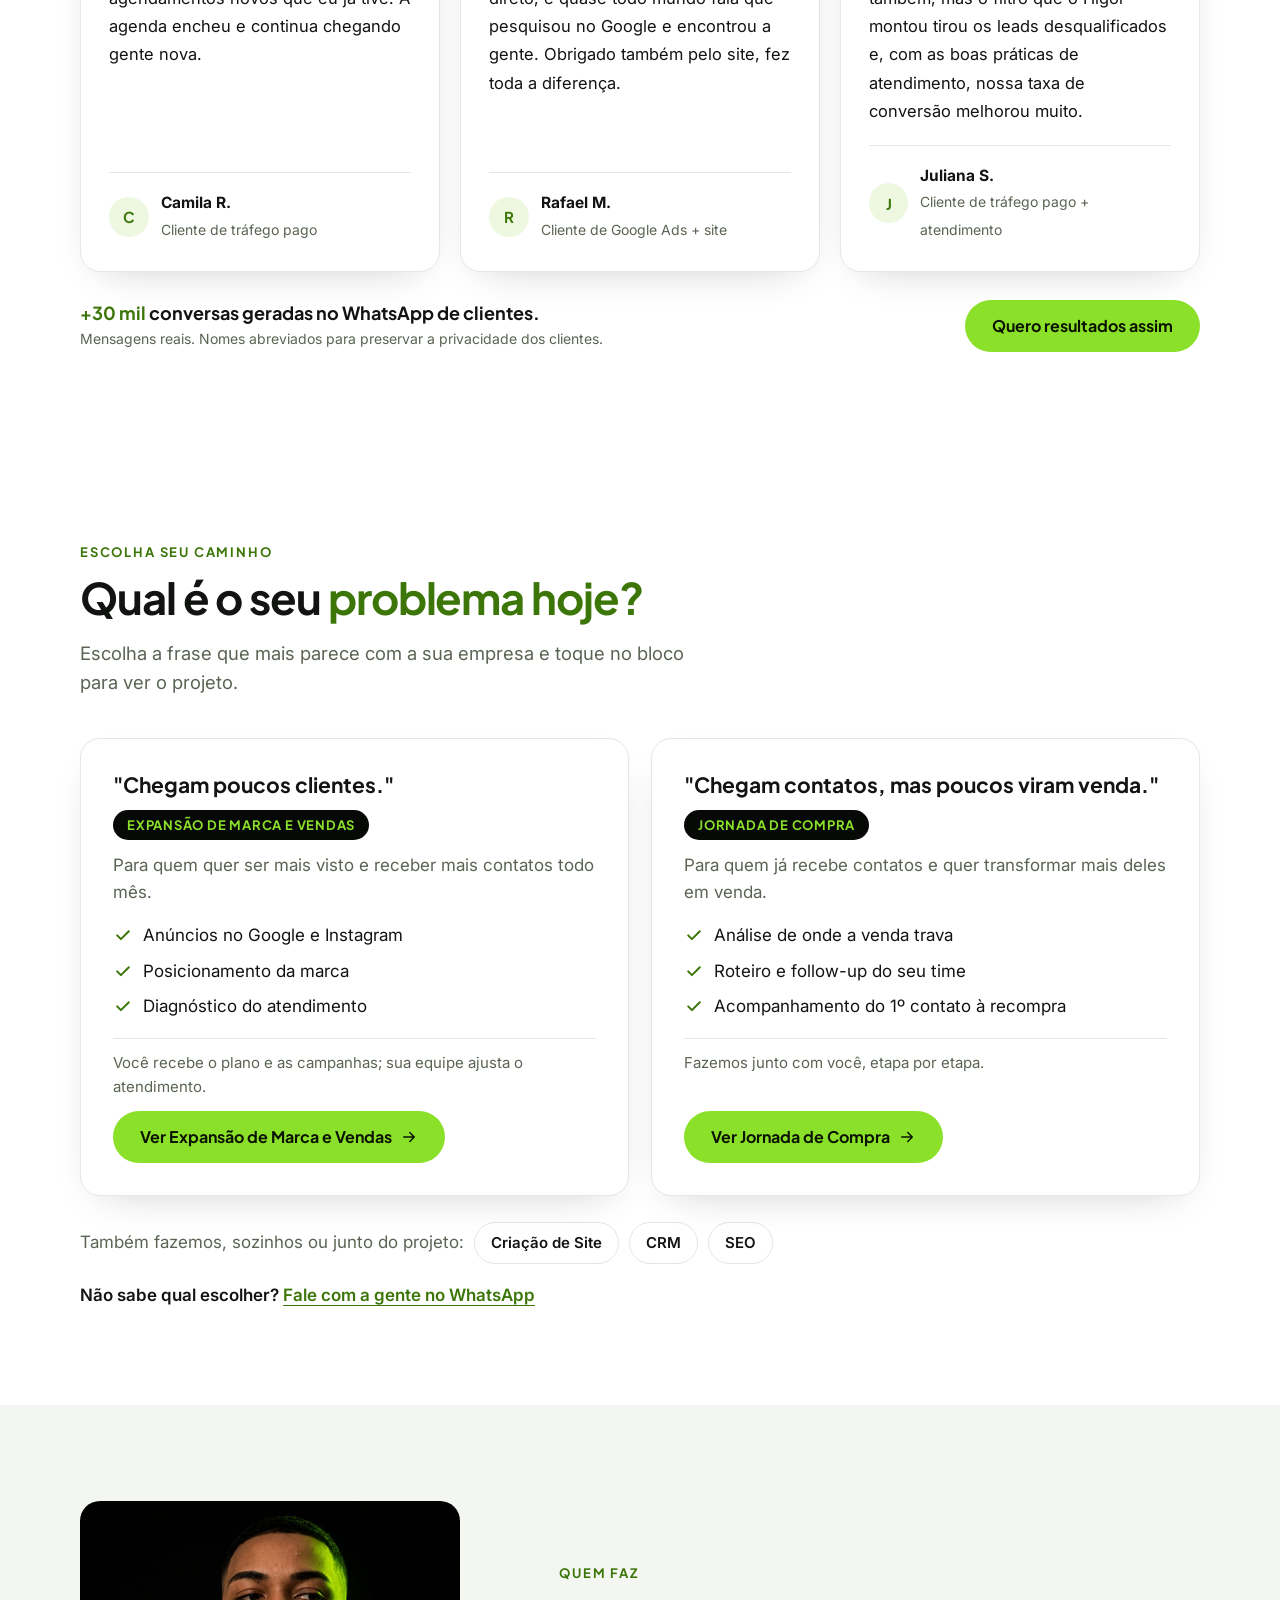
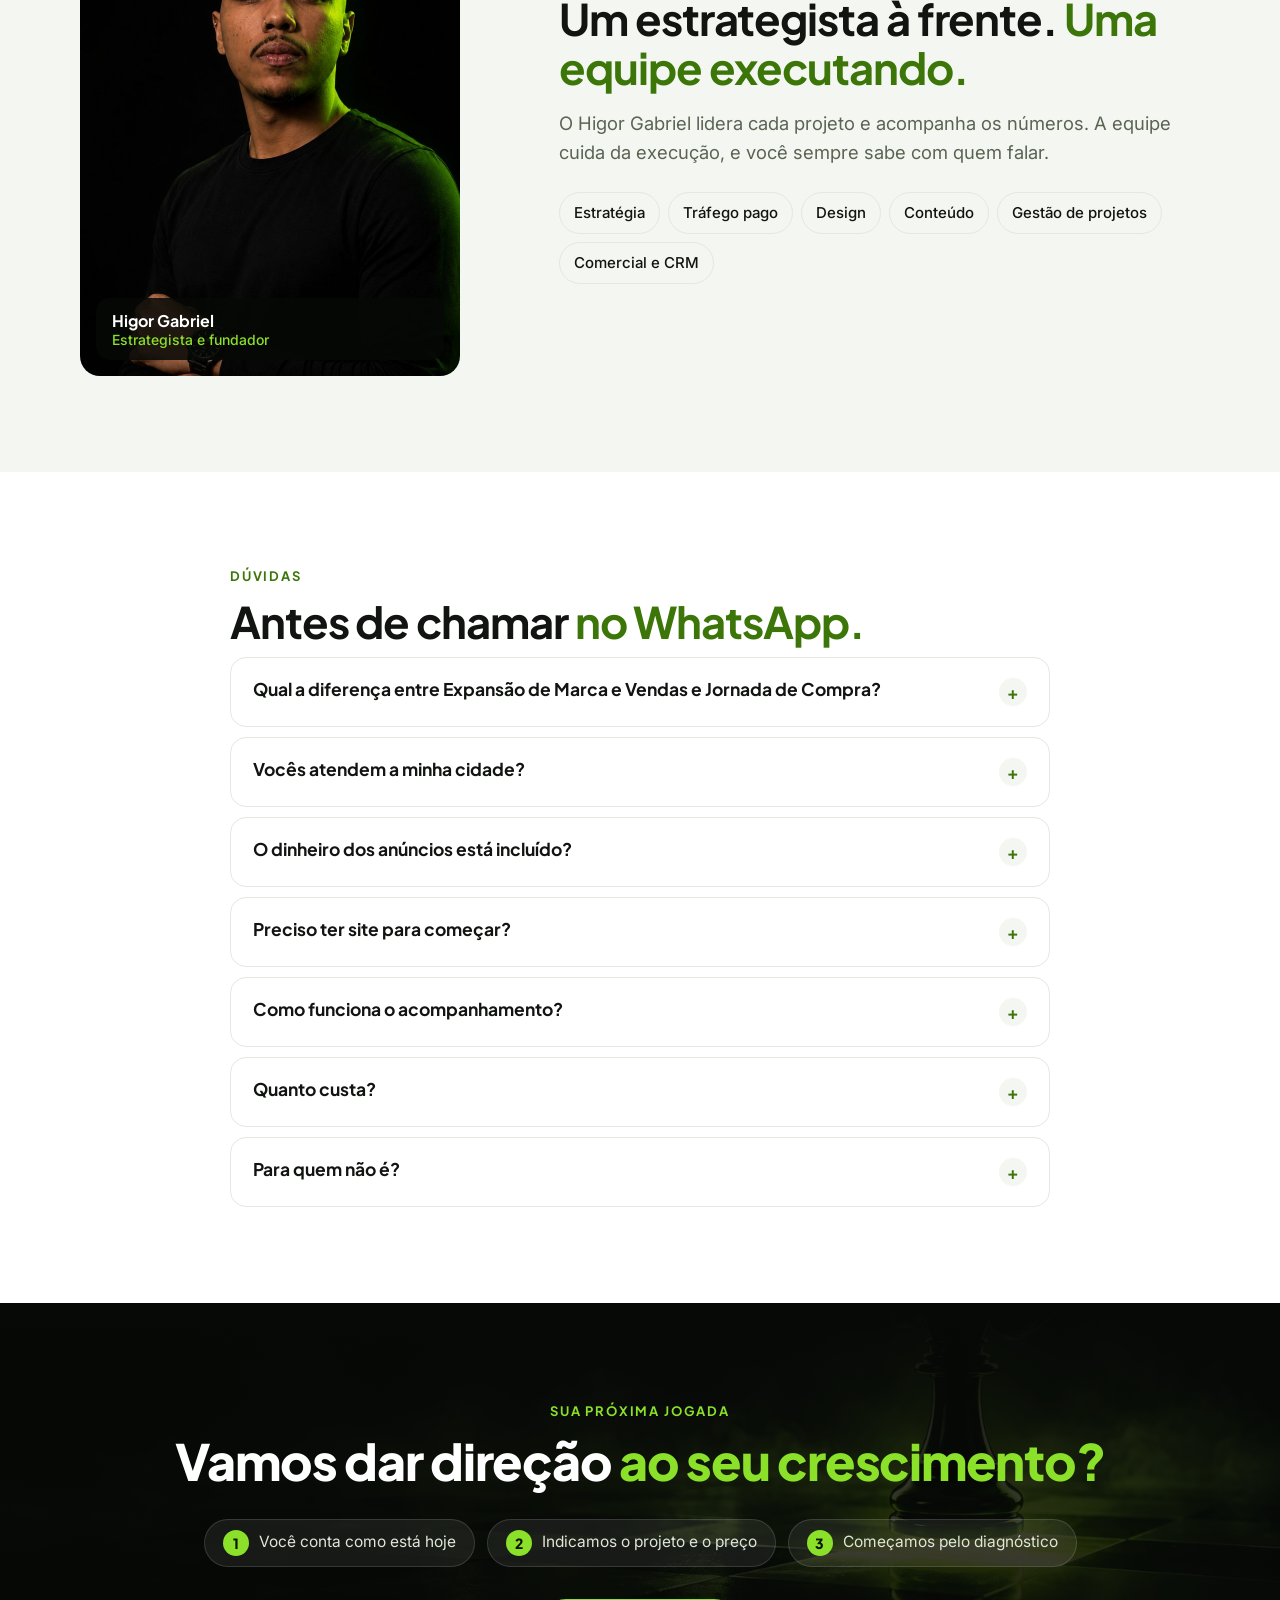
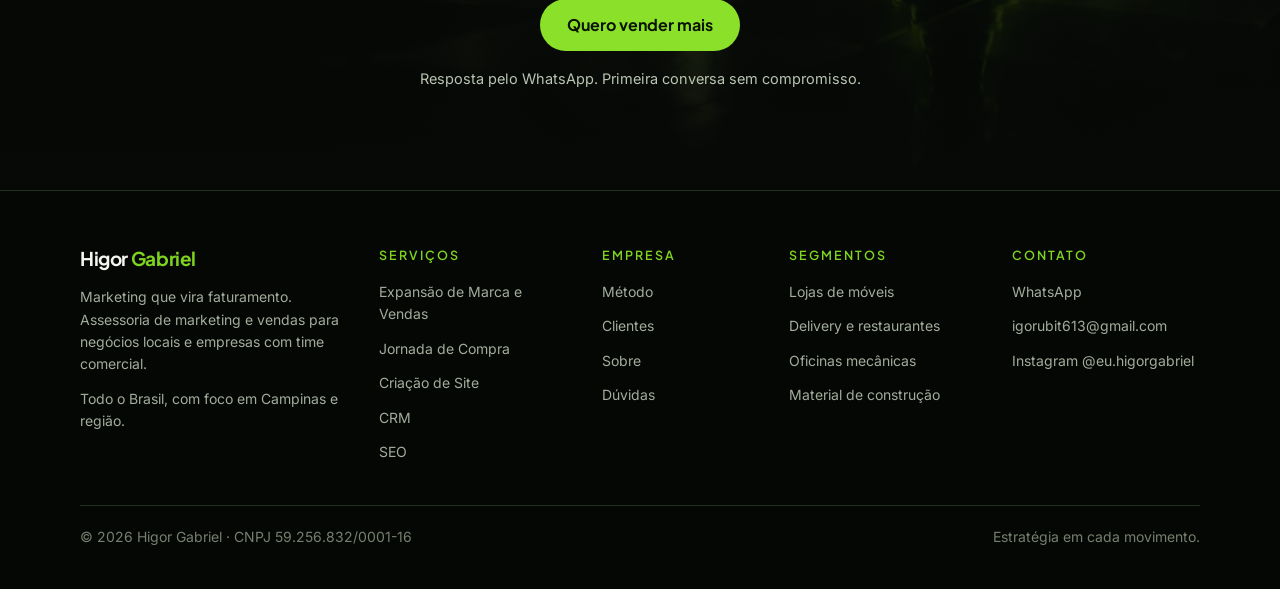
==== commit 20032b3c: "Hero reenquadrado, passos da chamada final e secao "o que a gente faz" - Hero no celular: a foto sob" ====
--- a/index.html
+++ b/index.html
@@ -66,23 +66,28 @@
 </section>
 
 <!-- 2 · O QUE A GENTE FAZ -->
-<section class="sec" id="o-que-fazemos"><div class="w">
-  <span class="eyebrow">O que a gente faz</span>
-  <h2 class="h2">Marketing que termina em venda, <em>não em post.</em></h2>
-  <p class="lead">Somos uma assessoria de marketing e vendas. Na prática, cuidamos de três coisas:</p>
+<section class="sec faz" id="o-que-fazemos"><div class="w">
+  <div class="faz-head reveal">
+    <span class="eyebrow">O que a gente faz</span>
+    <h2 class="h2 faz-t">Marketing que termina em <em>venda</em>,<br>não em post.</h2>
+    <p class="lead">Somos uma assessoria de marketing e vendas. Na prática, cuidamos de três coisas:</p>
+  </div>
   <div class="tres">
-    <article class="tri reveal">
-      <span class="tri-n">01</span>
+    <article class="tri reveal" style="--d:0ms">
+      <span class="tri-ic" aria-hidden="true"><svg viewBox="0 0 24 24"><circle cx="12" cy="12" r="8.5"/><circle cx="12" cy="12" r="4.5"/><circle cx="12" cy="12" r="1.2" fill="currentColor" stroke="none"/></svg></span>
+      <span class="tri-n" aria-hidden="true">01</span>
       <h3>Trazer gente nova</h3>
       <p>Anúncios no Google e no Instagram para a sua empresa aparecer para quem já está procurando o que você vende.</p>
     </article>
-    <article class="tri reveal">
-      <span class="tri-n">02</span>
+    <article class="tri reveal" style="--d:110ms">
+      <span class="tri-ic" aria-hidden="true"><svg viewBox="0 0 24 24"><path d="M20 14.5a2.5 2.5 0 0 1-2.5 2.5H9l-4 3.5V7.5A2.5 2.5 0 0 1 7.5 5h10A2.5 2.5 0 0 1 20 7.5z"/><path d="M9 10.5h7M9 13.5h4.5"/></svg></span>
+      <span class="tri-n" aria-hidden="true">02</span>
       <h3>Fazer o contato virar venda</h3>
       <p>Diagnóstico do atendimento, roteiro, follow-up e CRM, para parar de perder quem já chegou até você.</p>
     </article>
-    <article class="tri reveal">
-      <span class="tri-n">03</span>
+    <article class="tri reveal" style="--d:220ms">
+      <span class="tri-ic" aria-hidden="true"><svg viewBox="0 0 24 24"><path d="M4 19h16"/><path d="M6.5 19v-5M11 19V9.5M15.5 19v-7.5M20 19V5.5"/></svg></span>
+      <span class="tri-n" aria-hidden="true">03</span>
       <h3>Sustentar o resultado</h3>
       <p>Site, SEO e recompra, para o faturamento não depender só da verba de anúncio do mês.</p>
     </article>
@@ -163,7 +168,7 @@
 <section class="final" data-hide-wa><div class="bg" aria-hidden="true"></div><div class="w">
   <span class="eyebrow">Sua próxima jogada</span>
   <h2>Vamos dar direção <em>ao seu crescimento?</em></h2>
-  <ol><li><b>1</b>Você conta como está hoje</li><li><b>2</b>Indicamos o projeto certo, com preço claro</li><li><b>3</b>Começamos pelo diagnóstico</li></ol>
+  <ol><li><b>1</b>Você conta como está hoje</li><li><b>2</b>Indicamos o projeto e o preço</li><li><b>3</b>Começamos pelo diagnóstico</li></ol>
   <a class="btn btn-p" href="https://wa.me/5519998311721?text=Oi%20Higor%2C%20cheguei%20ao%20fim%20do%20site%20e%20quero%20dar%20o%20pr%C3%B3ximo%20passo." target="_blank" rel="noopener">Quero vender mais</a>
   <small>Resposta pelo WhatsApp. Primeira conversa sem compromisso.</small>
 </div></section>
--- a/assets/v3.css
+++ b/assets/v3.css
@@ -142,7 +142,8 @@
 @media(max-width:760px){
   /* a mesma imagem do desktop continua como FUNDO no celular */
   .hero-art-stage{display:block}
-  .hero-art-stage img{object-position:58% top}
+  /* a foto sobe: tira a sobra acima da cabeca sem cortar o rosto */
+  .hero-art-stage img{height:130%;top:-24%;object-position:58% top}
   .hero-shade{display:block;background:linear-gradient(180deg,#070907f2 0%,#070907c9 26%,#07090759 48%,#070907e8 78%,#070907 100%)}
 }
 .clients-band{background:#070907;color:#fff}
@@ -159,15 +160,38 @@
   .home-v3 .hero-proof{margin-top:18px}
 }
 
-/* === secao "o que a gente faz" (3 pontos) === */
-.tres{display:grid;grid-template-columns:repeat(3,1fr);gap:20px;margin-top:40px}
-.tri{position:relative;display:flex;flex-direction:column;gap:10px;padding:30px 26px;background:var(--card);
-  border:1px solid var(--line);border-radius:var(--r2);box-shadow:var(--shadow)}
-.tri-n{font:700 13px var(--disp);letter-spacing:.14em;color:var(--lime-txt)}
+/* === secao "o que a gente faz" === */
+.faz{position:relative;overflow:hidden}
+.faz::before{content:"";position:absolute;left:50%;top:-180px;width:760px;height:380px;transform:translateX(-50%);
+  background:radial-gradient(ellipse at center,#7fd41f1f,transparent 68%);pointer-events:none}
+.faz-head{position:relative;max-width:760px}
+.faz-t{font-size:clamp(30px,4.3vw,48px);line-height:1.08}
+.faz-t em{color:var(--lime-txt);font-style:normal;white-space:nowrap;
+  background-image:linear-gradient(#7fd41f40,#7fd41f40);background-repeat:no-repeat;
+  background-position:0 86%;background-size:0 12px;transition:background-size .75s .2s cubic-bezier(.2,.7,.2,1)}
+.faz-head.visible .faz-t em{background-size:100% 12px}
+
+.tres{display:grid;grid-template-columns:repeat(3,1fr);gap:18px;margin-top:44px}
+.tri{position:relative;overflow:hidden;display:flex;flex-direction:column;gap:12px;padding:30px 26px 28px;
+  background:var(--card);border:1px solid var(--line);border-radius:var(--r2);box-shadow:var(--shadow);
+  transition:border-color .22s,box-shadow .22s,transform .22s}
+.tri::before{content:"";position:absolute;left:0;right:0;top:0;height:3px;background:linear-gradient(90deg,var(--lime),#3c7609);
+  transform:scaleX(0);transform-origin:left;transition:transform .45s}
+.tri:hover{transform:translateY(-4px);border-color:#bfe39a;box-shadow:0 20px 46px -22px #1d3a0c59}
+.tri:hover::before{transform:scaleX(1)}
+.tri-ic{display:grid;place-items:center;width:46px;height:46px;border-radius:12px;
+  background:#7fd41f1f;border:1px solid #7fd41f45}
+.tri-ic svg{width:23px;height:23px;fill:none;stroke:#3c7609;stroke-width:1.8;stroke-linecap:round;stroke-linejoin:round}
+.tri-n{position:absolute;right:18px;top:14px;font:800 42px var(--disp);color:#11141008;letter-spacing:-.02em}
 .tri h3{font:700 21px/1.25 var(--disp);color:var(--text)}
 .tri p{color:var(--muted)}
-.tres-nota{margin-top:22px;font-size:15px;color:var(--muted)}
-@media(max-width:900px){.tres{grid-template-columns:1fr;gap:14px}.tri{padding:24px 20px}}
+.tres-nota{margin-top:24px;font-size:15px;color:var(--muted)}
+@media(max-width:900px){.tres{grid-template-columns:1fr;gap:14px;margin-top:32px}.tri{padding:24px 20px}.tri-n{font-size:34px}}
+
+/* entrada escalonada dos 3 cartoes */
+@media(prefers-reduced-motion:no-preference){
+  .js-motion .tri{transition:opacity .6s var(--d,0ms),transform .6s var(--d,0ms),border-color .22s,box-shadow .22s}
+}
 
 /* === cards de "escolha seu caminho": o bloco inteiro e clicavel ===
    o botao continua sendo o unico link (bom para leitor de tela) e seu
@@ -180,3 +204,11 @@
 .path:hover .btn-p{filter:brightness(1.05)}
 .path:focus-within{border-color:var(--lime);box-shadow:0 0 0 3px #7fd41f55}
 @media(hover:hover){.path{cursor:pointer}}
+
+/* chamada final no celular: os tres passos com a mesma largura */
+@media(max-width:760px){
+  .final ol{flex-direction:column;align-items:center;gap:10px;margin:26px auto 28px}
+  .final ol li{width:100%;max-width:330px;justify-content:flex-start;text-align:left;font-size:15px;padding:11px 16px}
+  .final ol b{flex:none}
+}
+
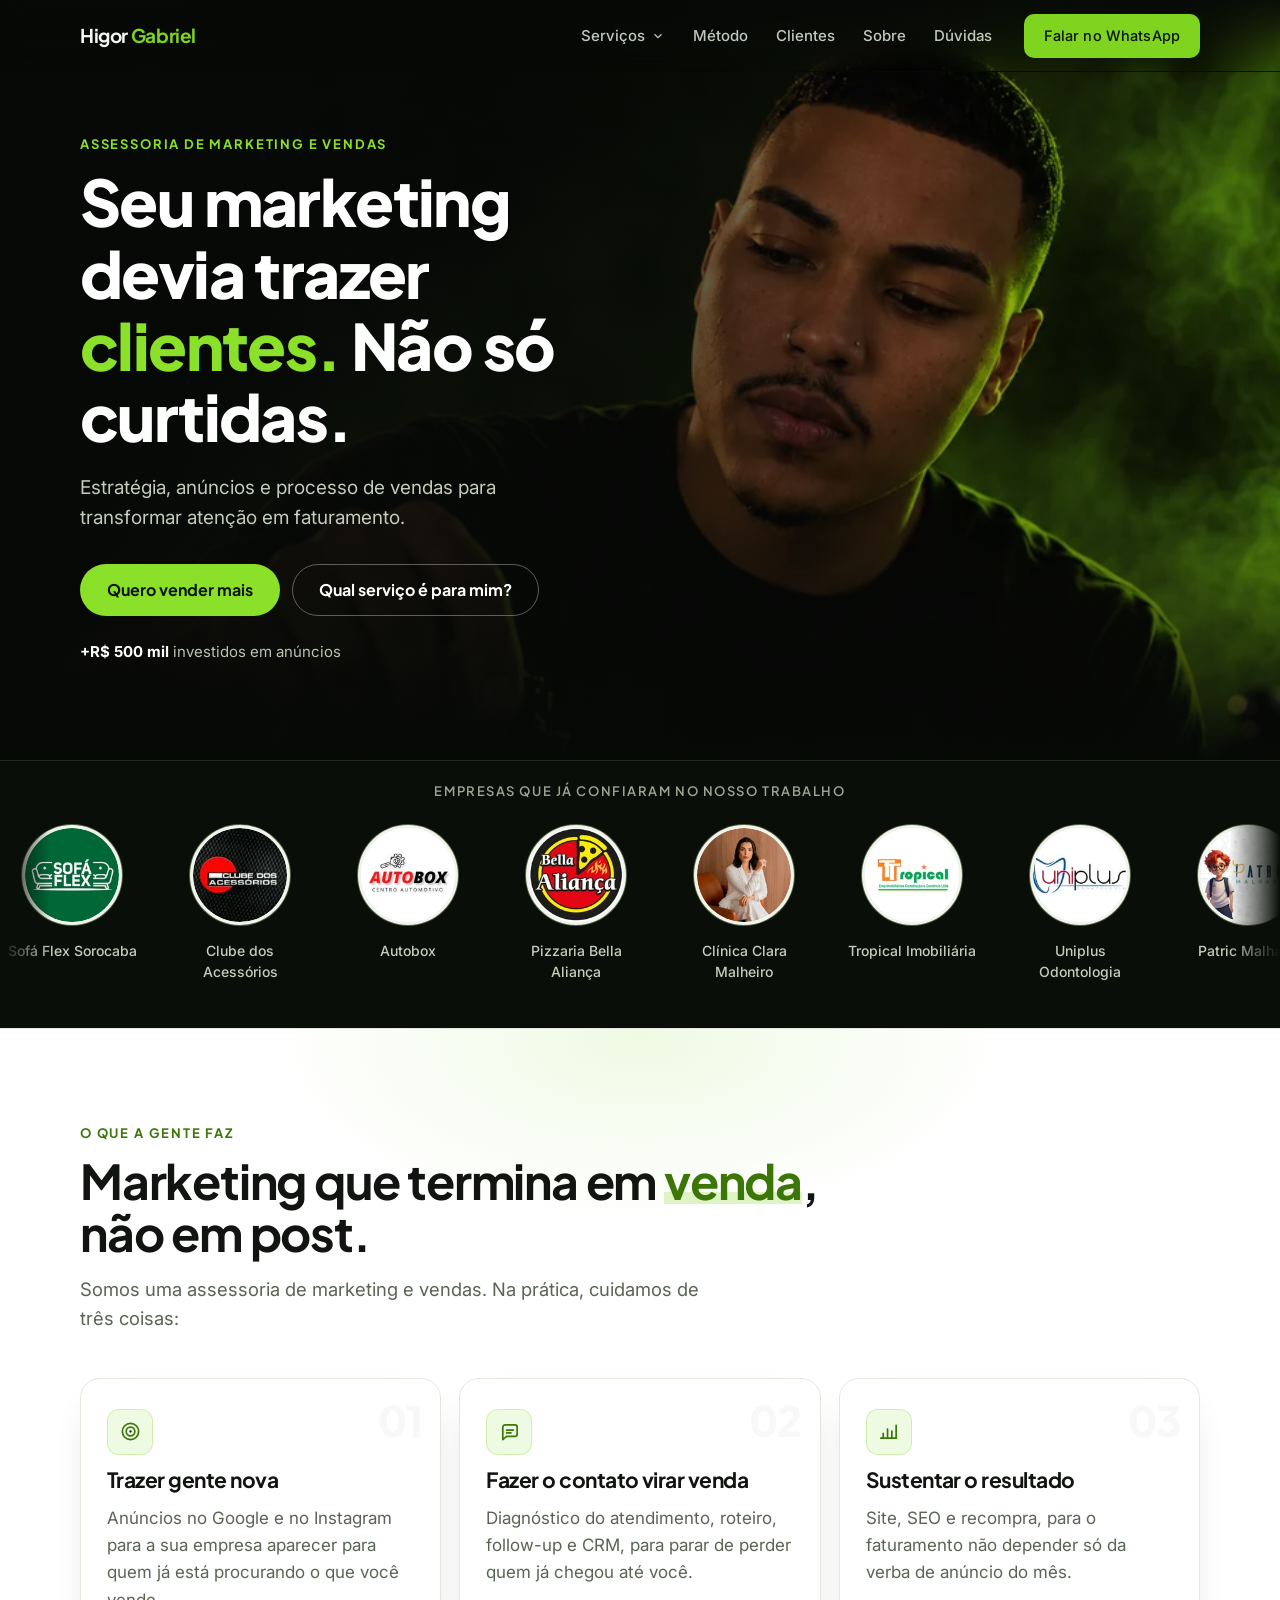
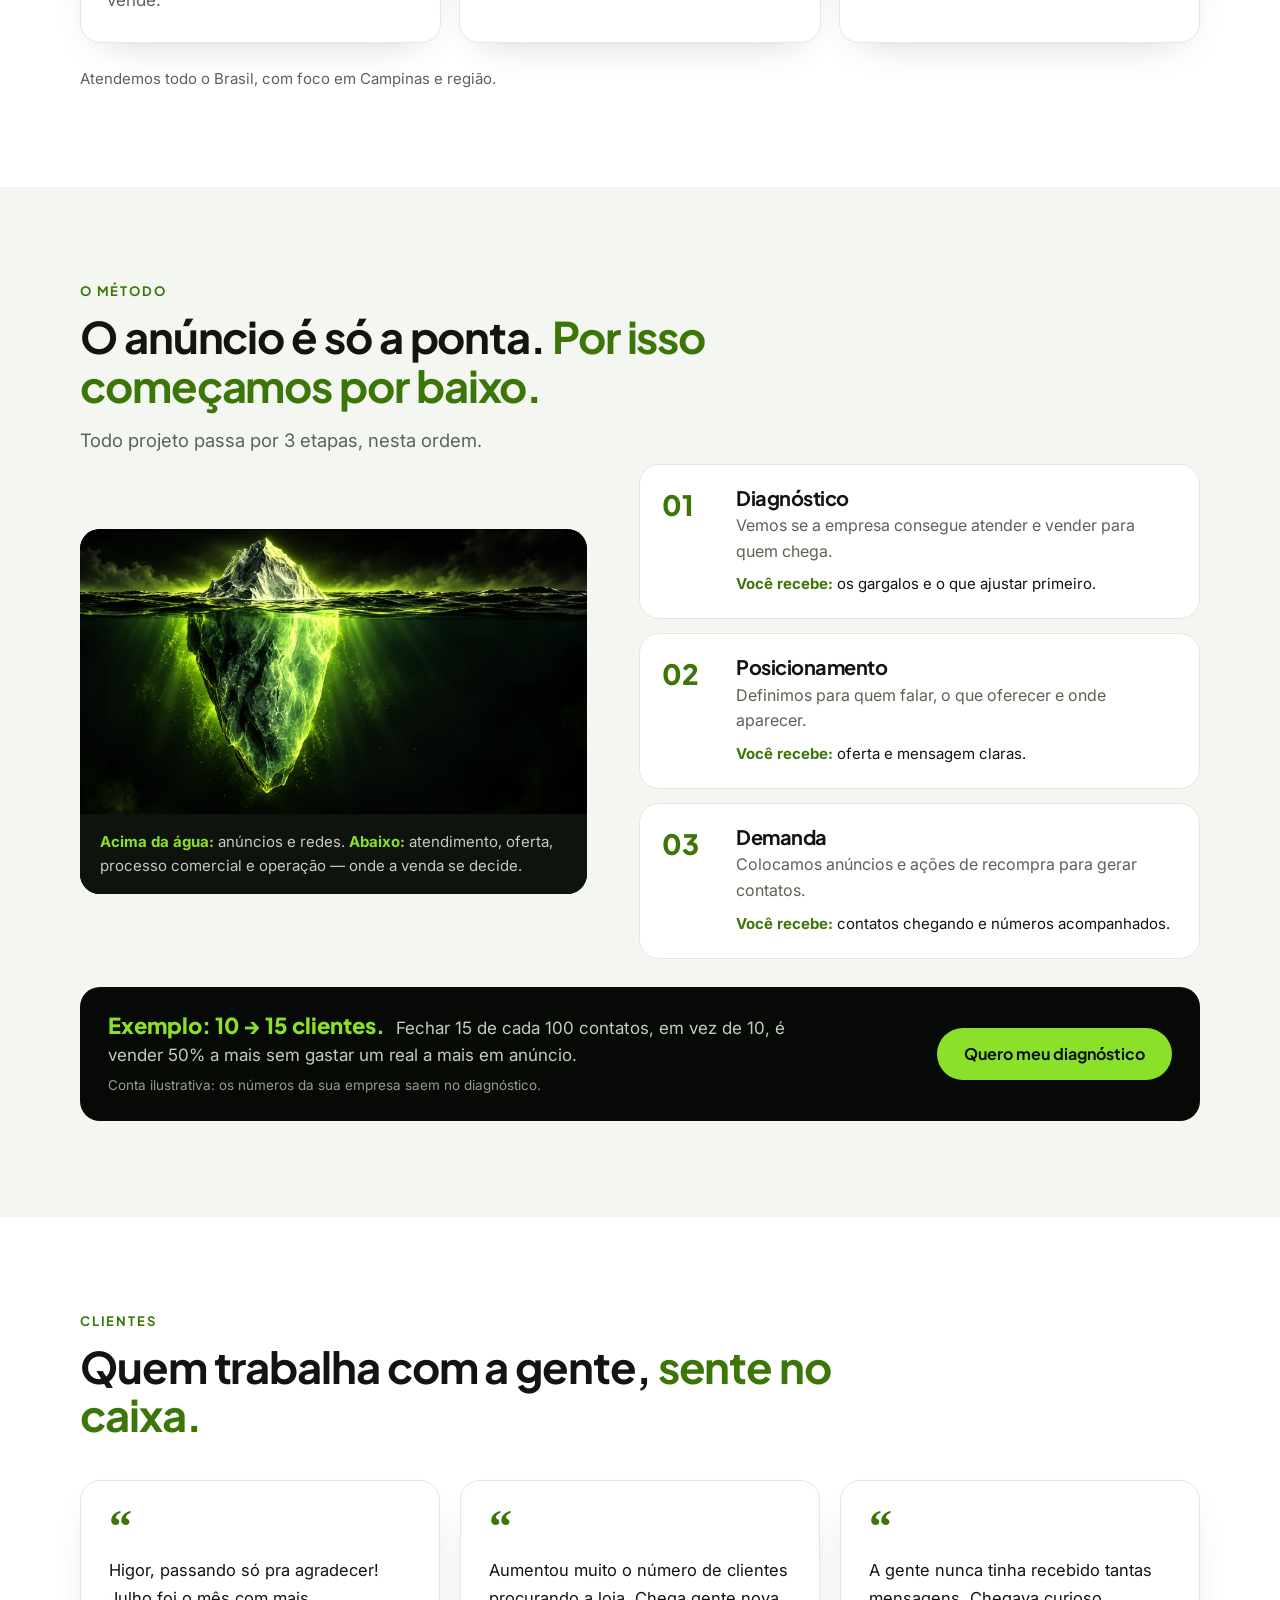
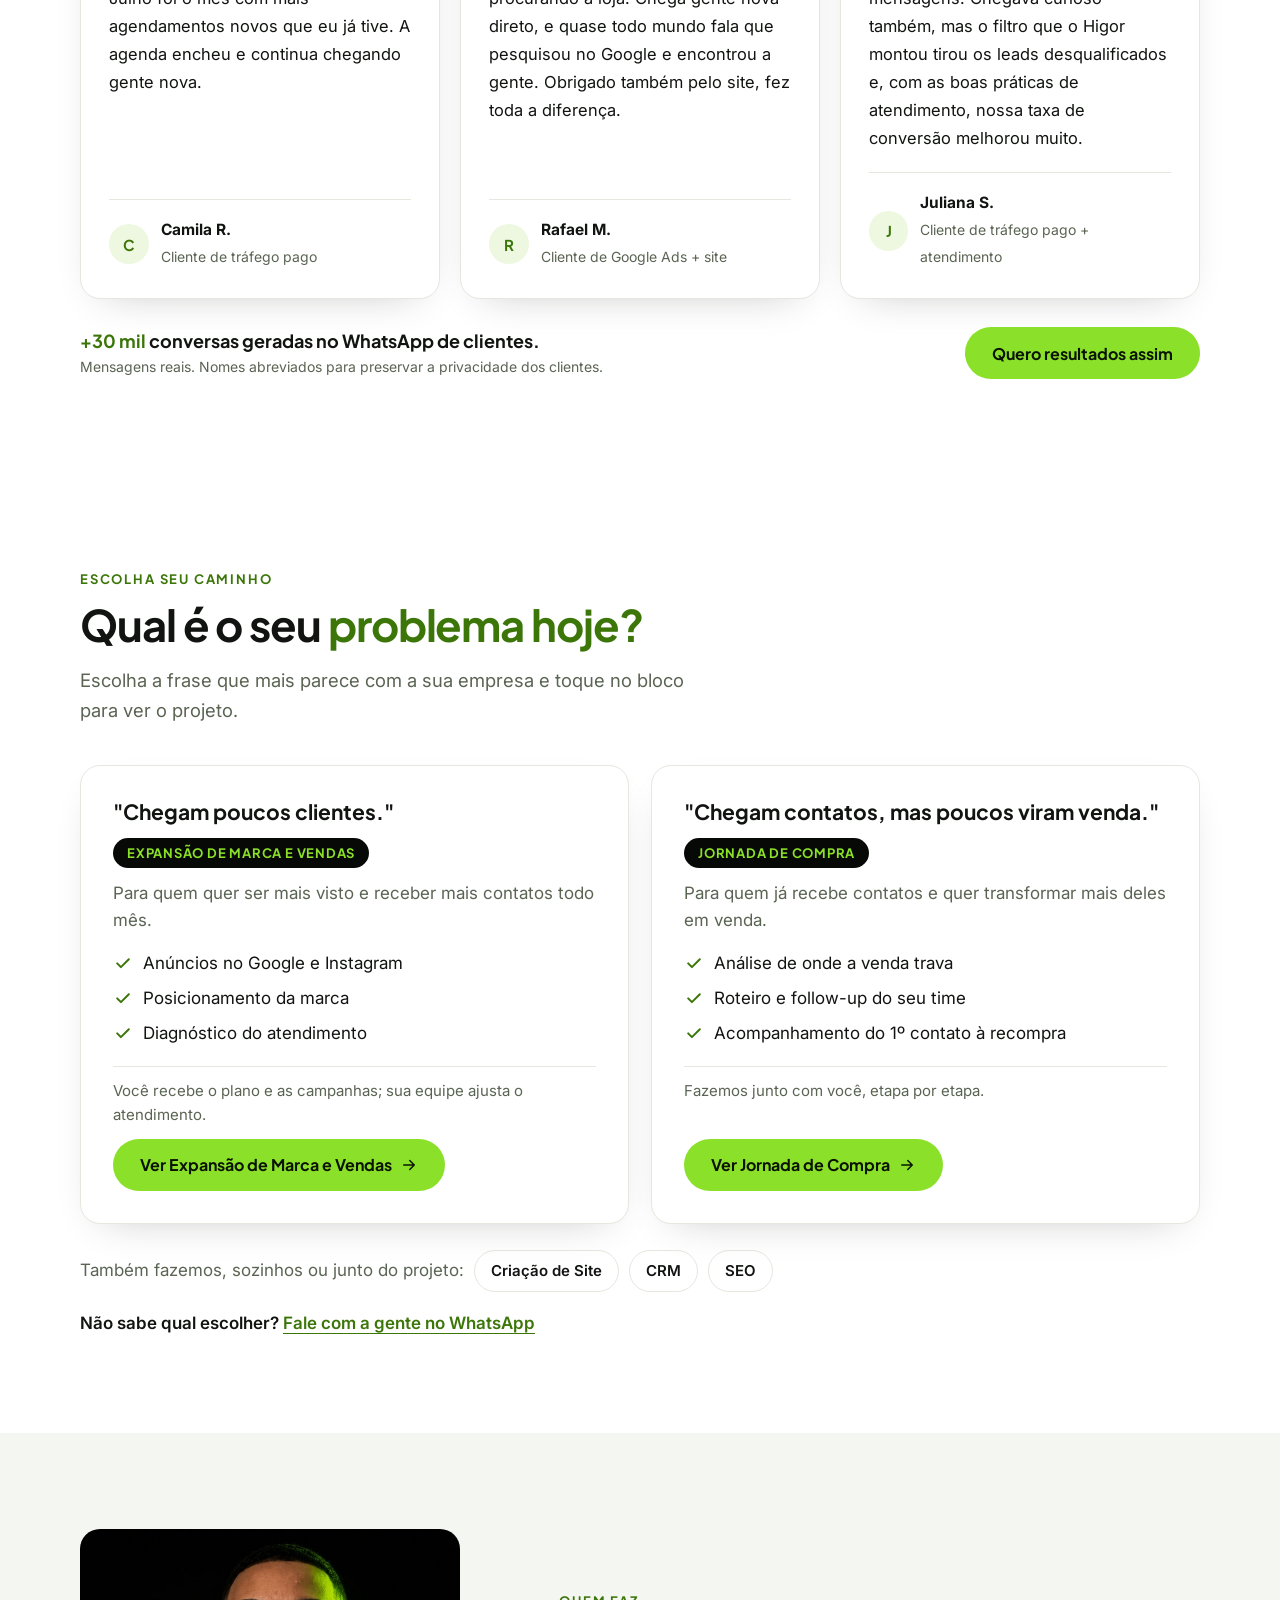
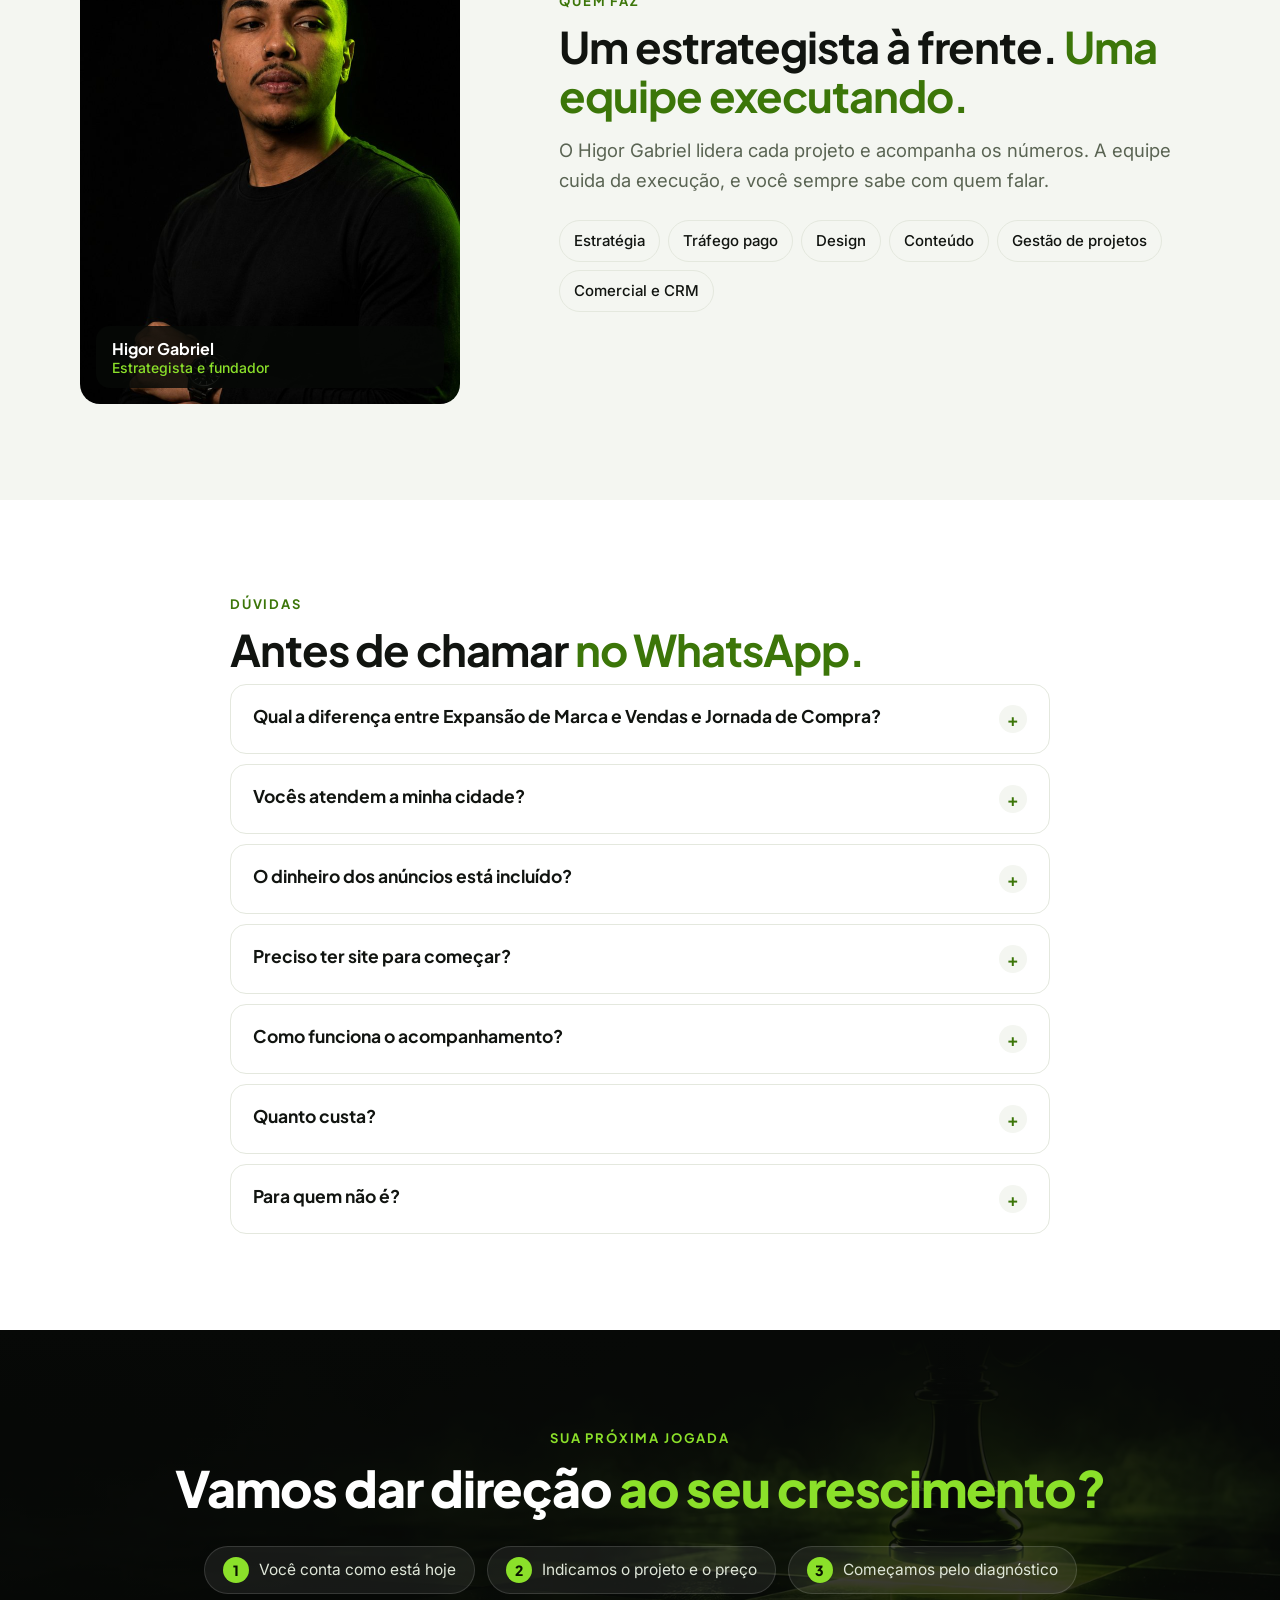
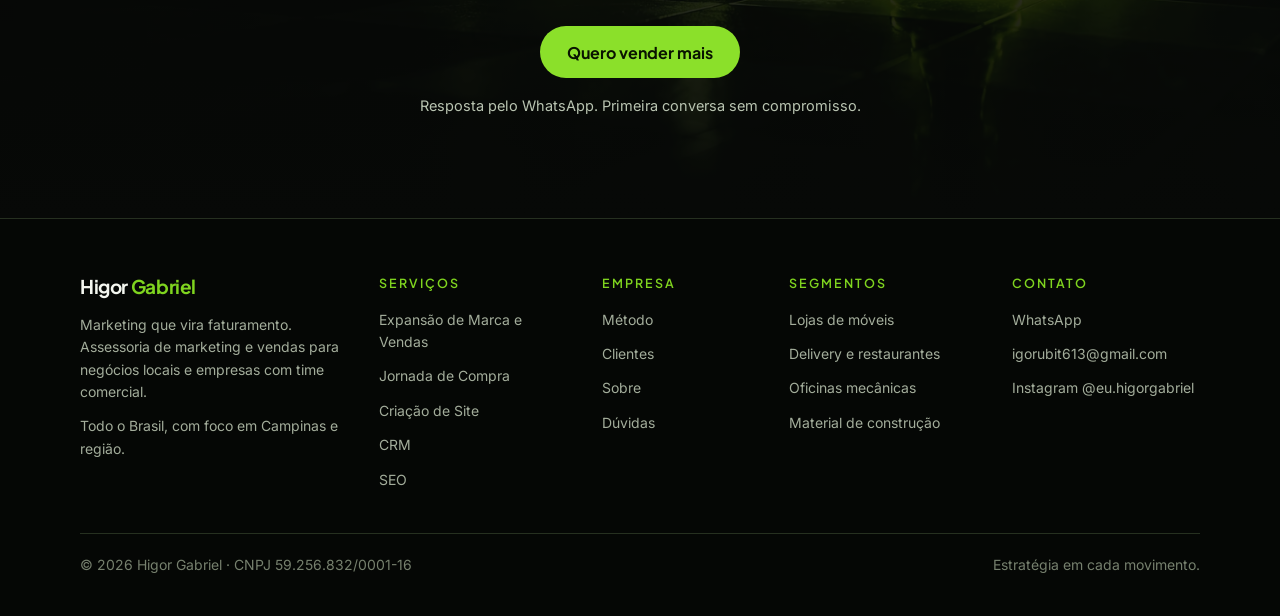
==== commit 67d93ddc: "Corrige </div> sobrando e marca a conta do metodo como exemplo - trafego-pago.html: um </div> extra," ====
--- a/index.html
+++ b/index.html
@@ -108,7 +108,7 @@
       <li class="reveal"><span class="n">03</span><h3>Demanda</h3><p>Colocamos anúncios e ações de recompra para gerar contatos.</p><p class="get"><b>Você recebe:</b> contatos chegando e números acompanhados.</p></li>
     </ol>
   </div>
-  <div class="boost reveal"><p><b>10 → 15 clientes.</b> Fechar 15% dos contatos em vez de 10% é vender 50% a mais, sem gastar um real a mais em anúncio.</p><a class="btn btn-p" href="https://wa.me/5519998311721?text=Oi%20Higor%2C%20vi%20o%20m%C3%A9todo%20no%20site%20e%20quero%20meu%20diagn%C3%B3stico." target="_blank" rel="noopener">Quero meu diagnóstico</a></div>
+  <div class="boost reveal"><p><b>Exemplo: 10 → 15 clientes.</b> Fechar 15 de cada 100 contatos, em vez de 10, é vender 50% a mais sem gastar um real a mais em anúncio. <span class="ress">Conta ilustrativa: os números da sua empresa saem no diagnóstico.</span></p><a class="btn btn-p" href="https://wa.me/5519998311721?text=Oi%20Higor%2C%20vi%20o%20m%C3%A9todo%20no%20site%20e%20quero%20meu%20diagn%C3%B3stico." target="_blank" rel="noopener">Quero meu diagnóstico</a></div>
 </div></section>
 
 <!-- 4 · DEPOIMENTOS -->
--- a/assets/v3.css
+++ b/assets/v3.css
@@ -211,4 +211,5 @@
   .final ol li{width:100%;max-width:330px;justify-content:flex-start;text-align:left;font-size:15px;padding:11px 16px}
   .final ol b{flex:none}
 }
-
+.boost .ress{display:block;margin-top:6px;font-size:13.5px;opacity:.75}
+
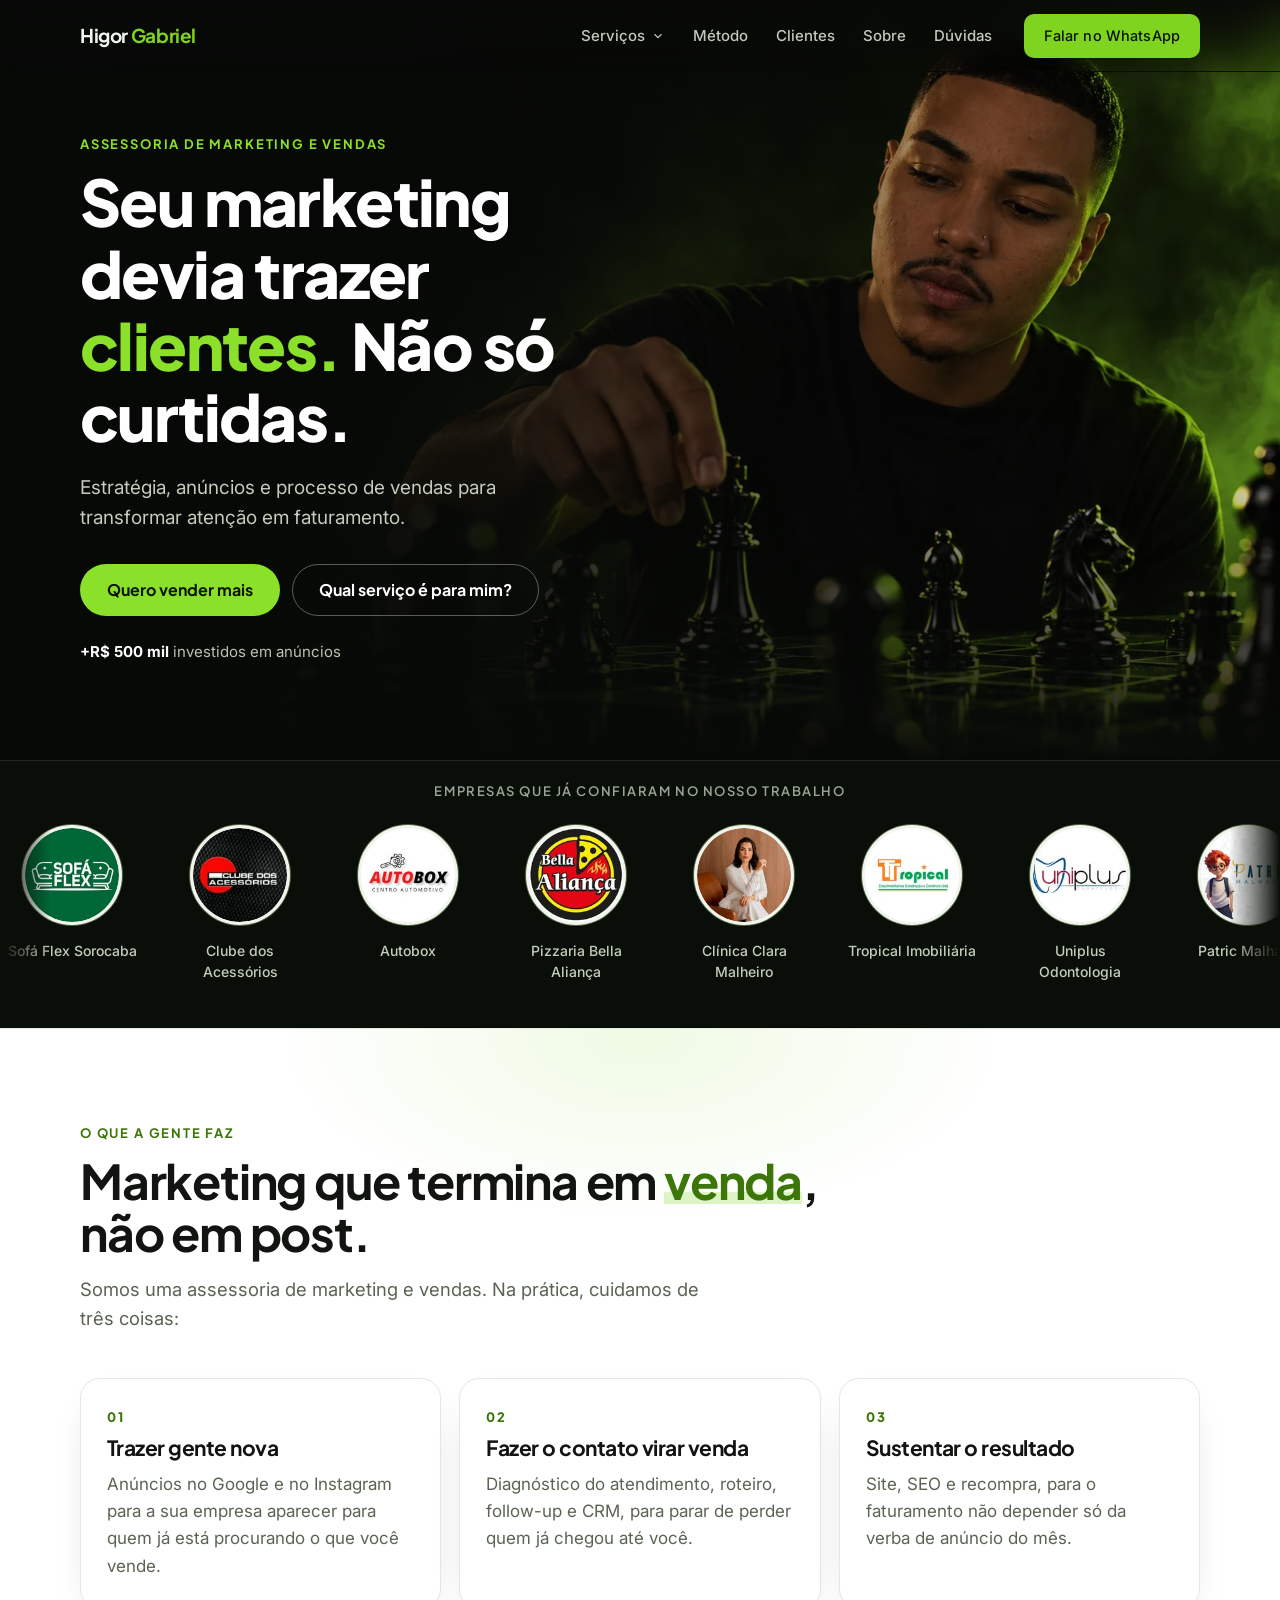
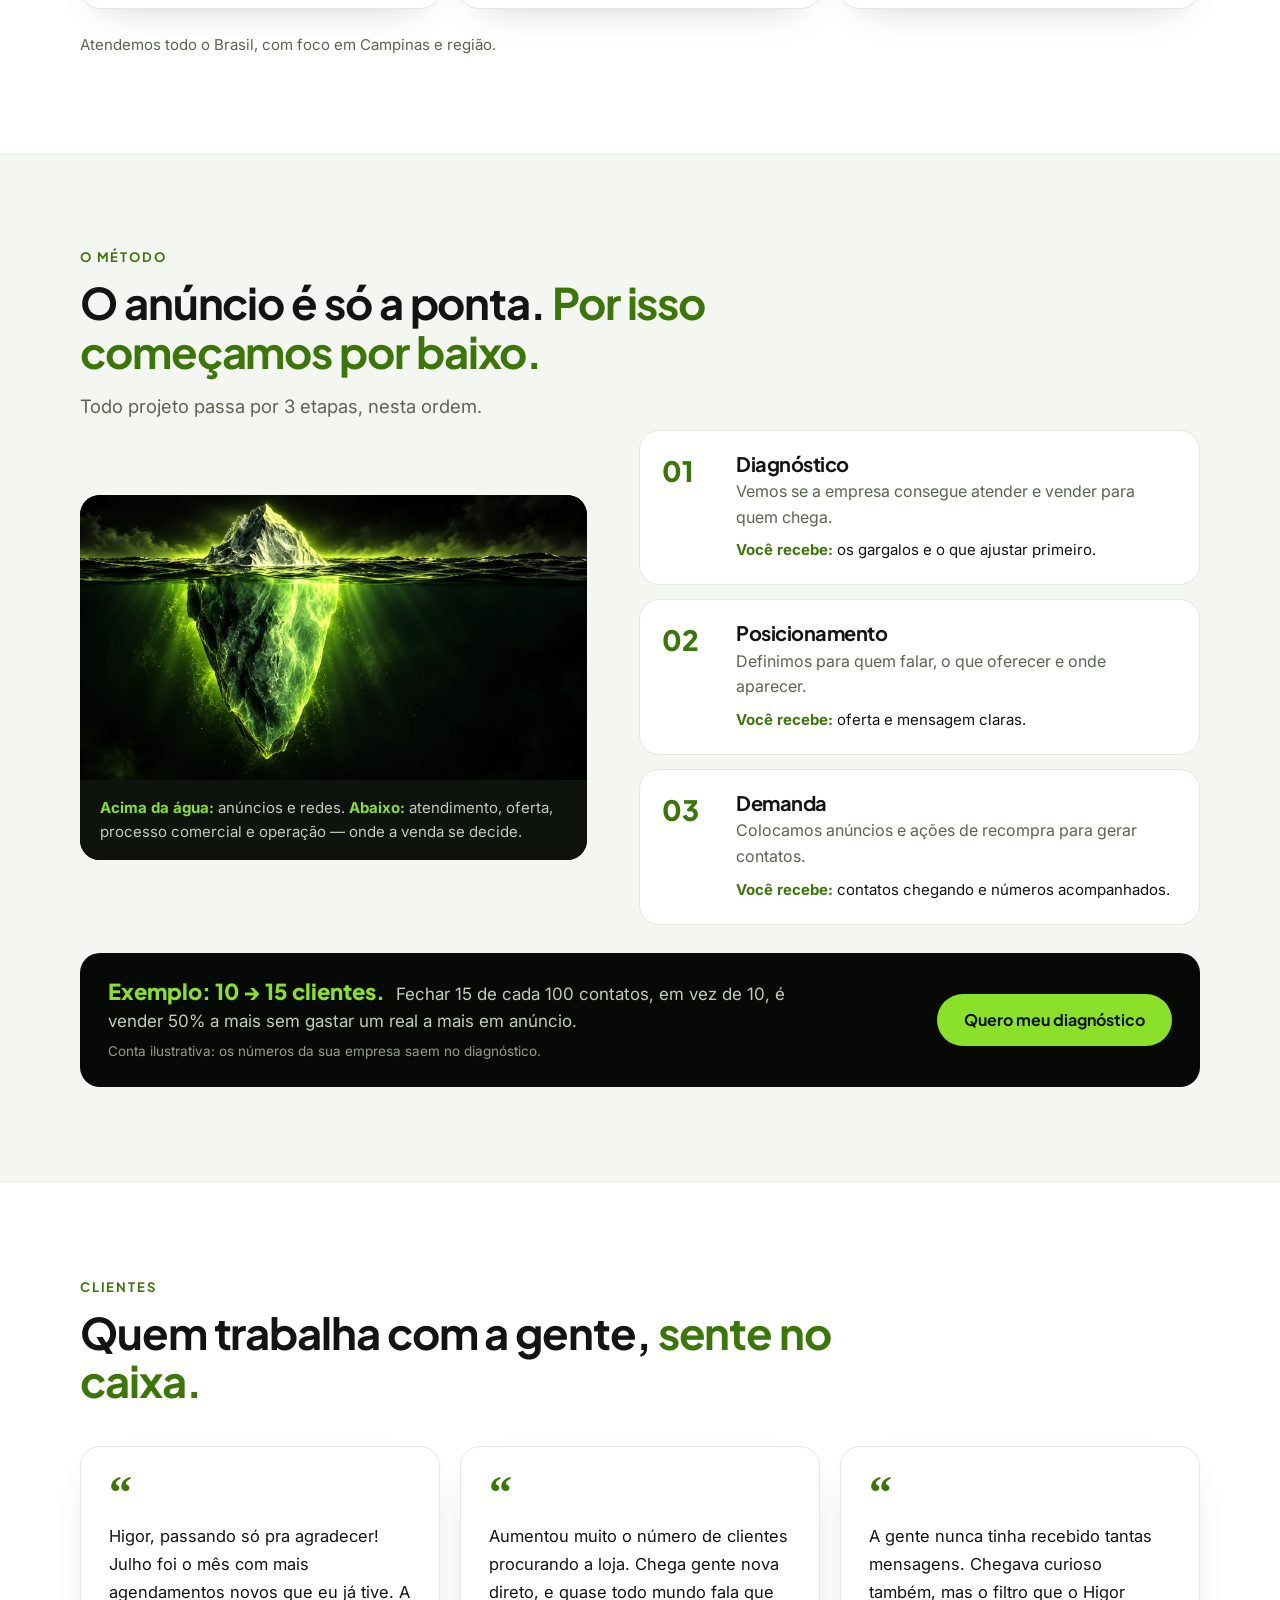
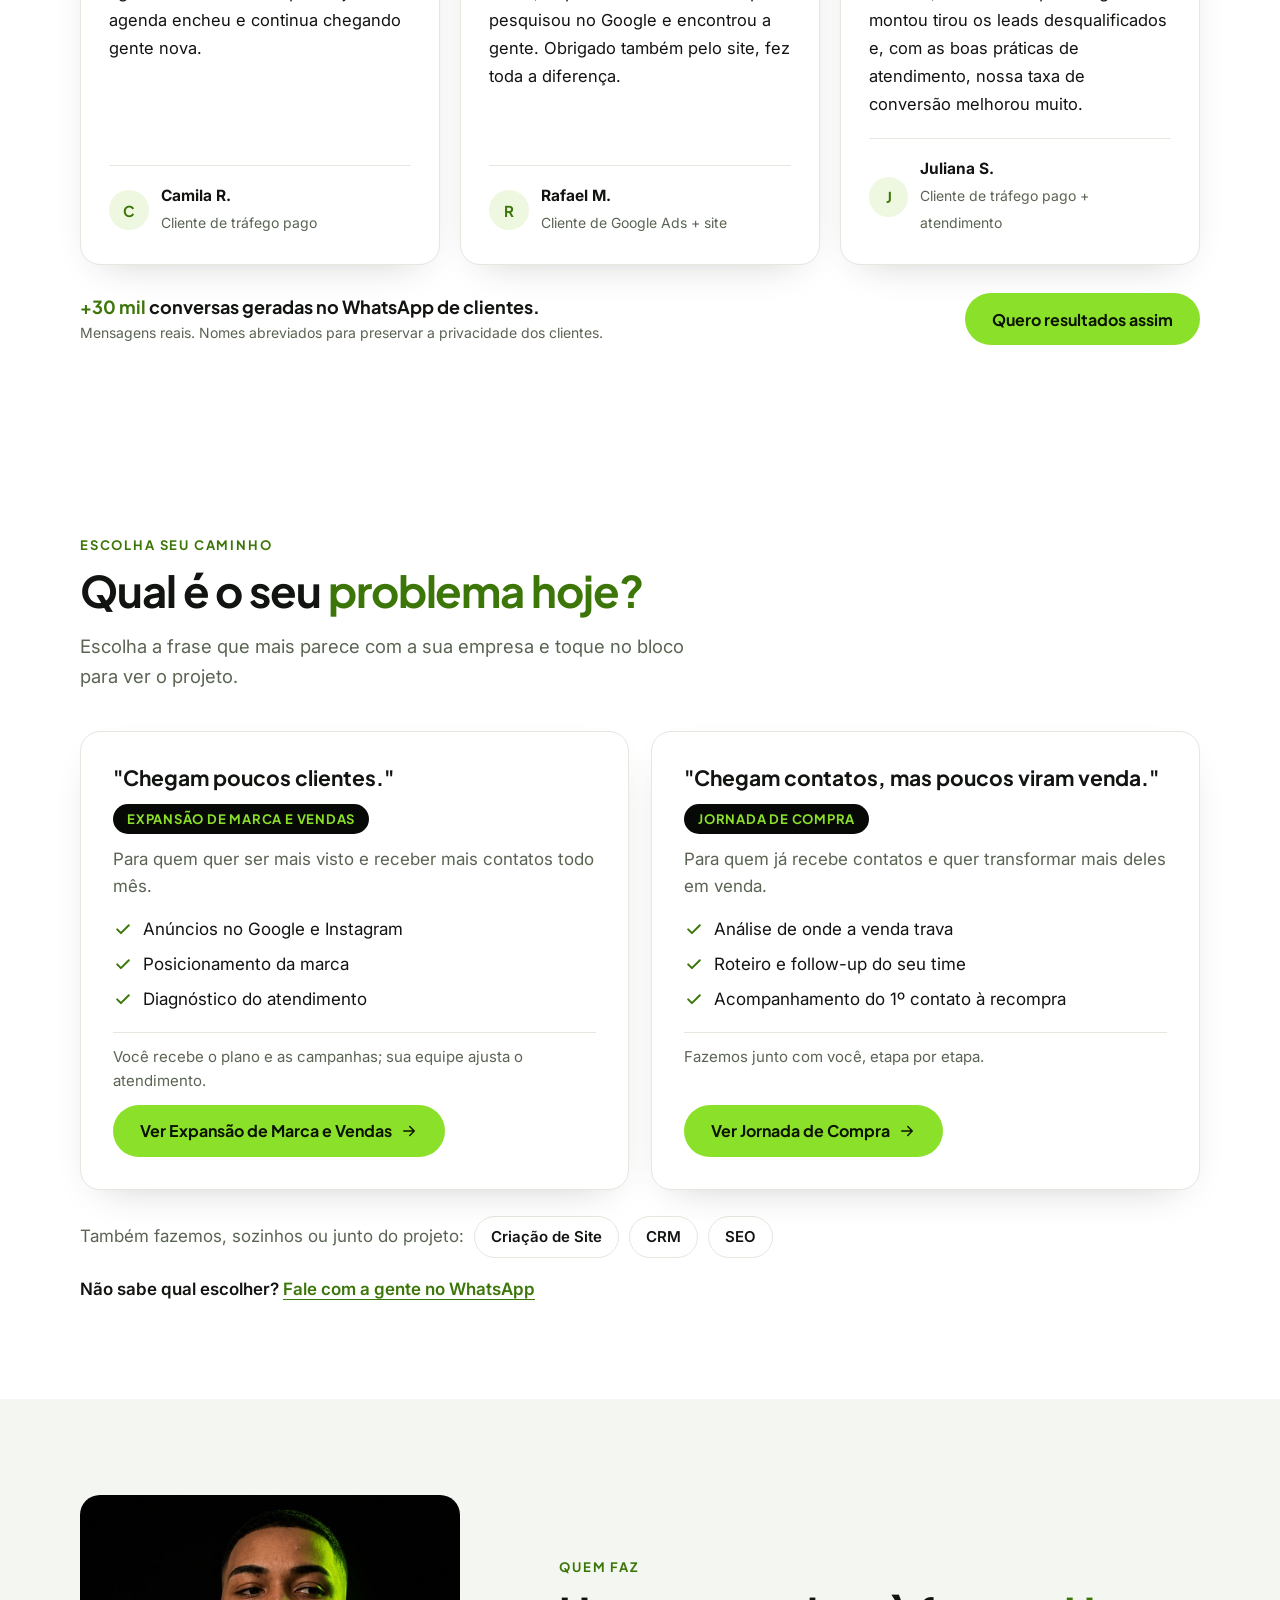
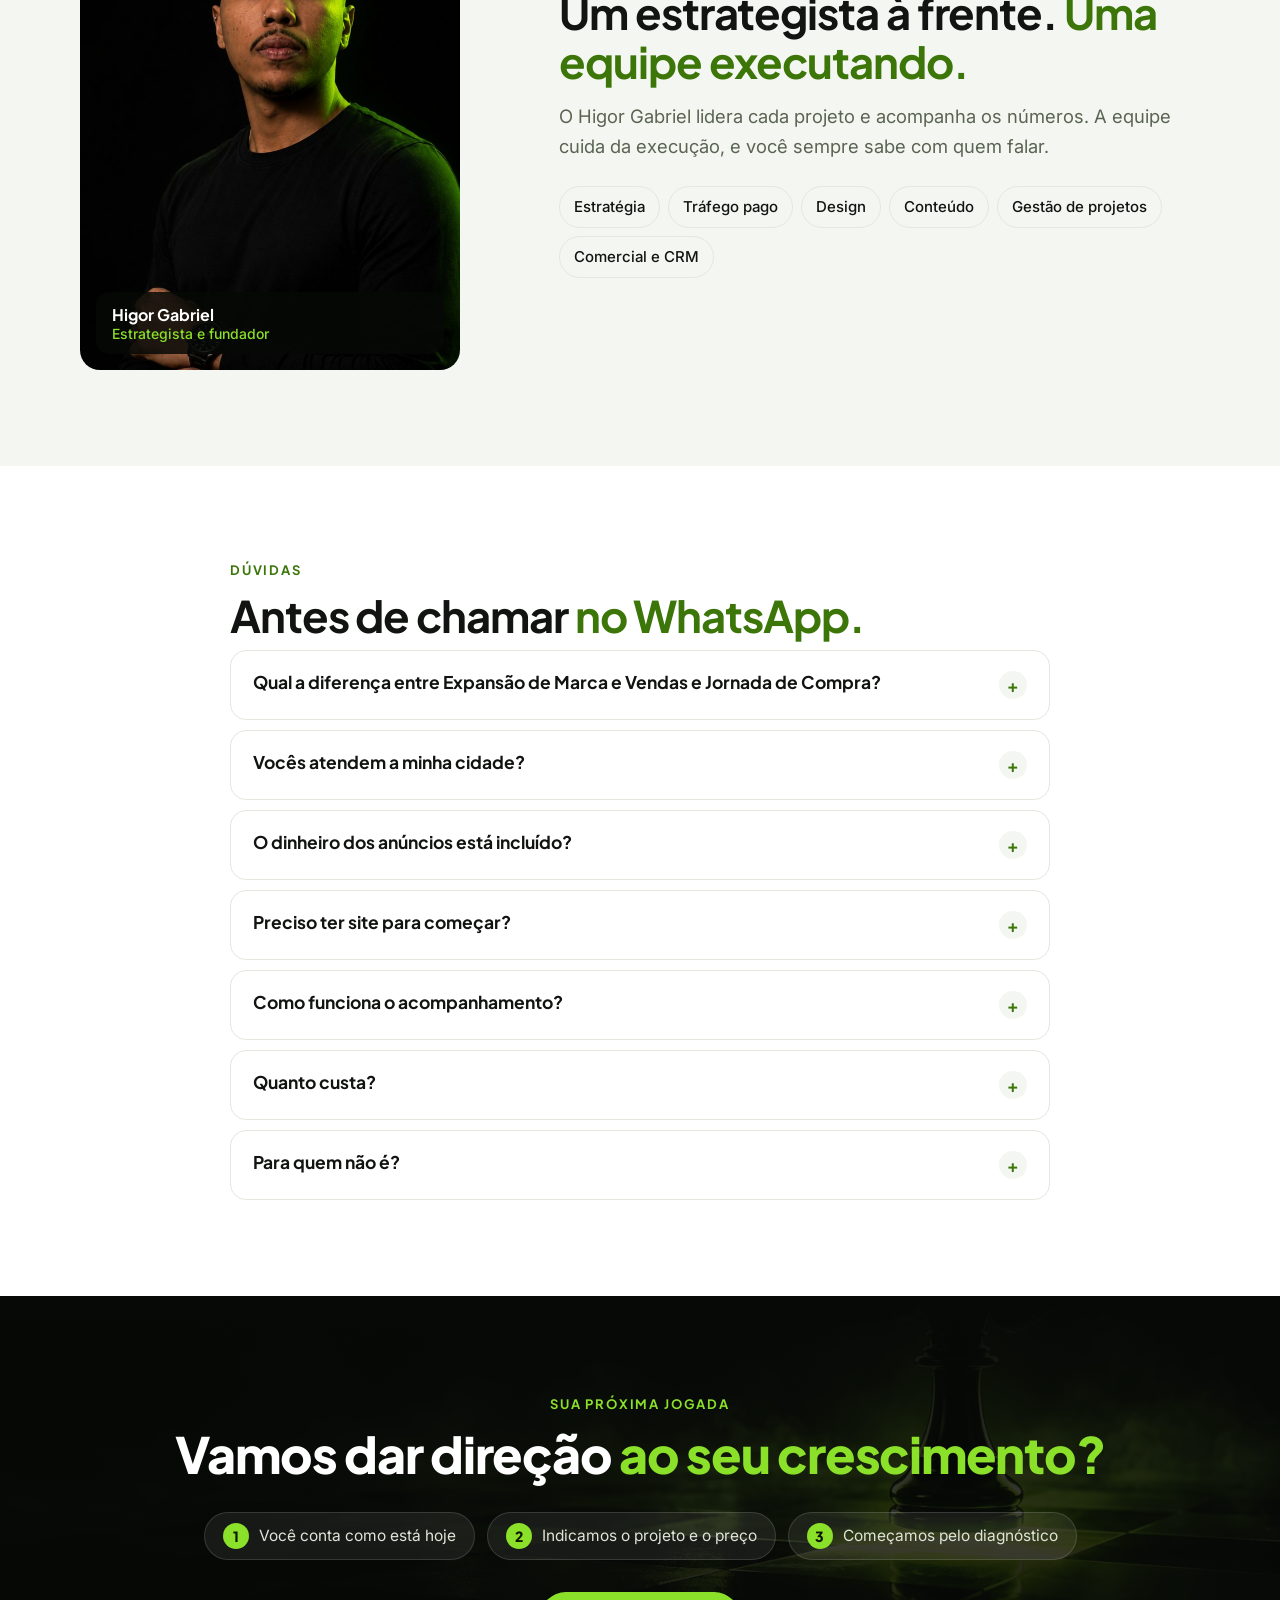
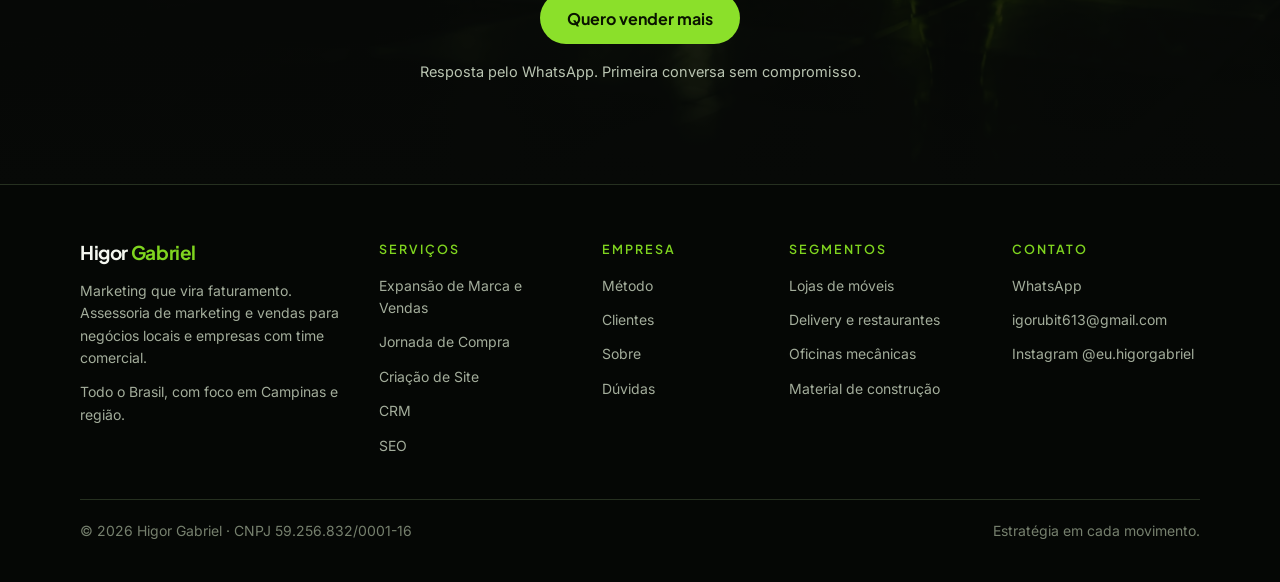
==== commit 8a378e01: "Secao "o que a gente faz": tira os icones e poe uma luz em movimento - Icones SVG removidos dos tres" ====
--- a/index.html
+++ b/index.html
@@ -73,20 +73,17 @@
     <p class="lead">Somos uma assessoria de marketing e vendas. Na prática, cuidamos de três coisas:</p>
   </div>
   <div class="tres">
-    <article class="tri reveal" style="--d:0ms">
-      <span class="tri-ic" aria-hidden="true"><svg viewBox="0 0 24 24"><circle cx="12" cy="12" r="8.5"/><circle cx="12" cy="12" r="4.5"/><circle cx="12" cy="12" r="1.2" fill="currentColor" stroke="none"/></svg></span>
+    <article class="tri reveal" style="--d:0ms;--dl:0ms">
       <span class="tri-n" aria-hidden="true">01</span>
       <h3>Trazer gente nova</h3>
       <p>Anúncios no Google e no Instagram para a sua empresa aparecer para quem já está procurando o que você vende.</p>
     </article>
-    <article class="tri reveal" style="--d:110ms">
-      <span class="tri-ic" aria-hidden="true"><svg viewBox="0 0 24 24"><path d="M20 14.5a2.5 2.5 0 0 1-2.5 2.5H9l-4 3.5V7.5A2.5 2.5 0 0 1 7.5 5h10A2.5 2.5 0 0 1 20 7.5z"/><path d="M9 10.5h7M9 13.5h4.5"/></svg></span>
+    <article class="tri reveal" style="--d:110ms;--dl:800ms">
       <span class="tri-n" aria-hidden="true">02</span>
       <h3>Fazer o contato virar venda</h3>
       <p>Diagnóstico do atendimento, roteiro, follow-up e CRM, para parar de perder quem já chegou até você.</p>
     </article>
-    <article class="tri reveal" style="--d:220ms">
-      <span class="tri-ic" aria-hidden="true"><svg viewBox="0 0 24 24"><path d="M4 19h16"/><path d="M6.5 19v-5M11 19V9.5M15.5 19v-7.5M20 19V5.5"/></svg></span>
+    <article class="tri reveal" style="--d:220ms;--dl:1600ms">
       <span class="tri-n" aria-hidden="true">03</span>
       <h3>Sustentar o resultado</h3>
       <p>Site, SEO e recompra, para o faturamento não depender só da verba de anúncio do mês.</p>
--- a/assets/v3.css
+++ b/assets/v3.css
@@ -172,25 +172,56 @@
 .faz-head.visible .faz-t em{background-size:100% 12px}
 
 .tres{display:grid;grid-template-columns:repeat(3,1fr);gap:18px;margin-top:44px}
-.tri{position:relative;overflow:hidden;display:flex;flex-direction:column;gap:12px;padding:30px 26px 28px;
+.tri{position:relative;overflow:hidden;display:flex;flex-direction:column;gap:10px;padding:30px 26px 28px;
   background:var(--card);border:1px solid var(--line);border-radius:var(--r2);box-shadow:var(--shadow);
   transition:border-color .22s,box-shadow .22s,transform .22s}
-.tri::before{content:"";position:absolute;left:0;right:0;top:0;height:3px;background:linear-gradient(90deg,var(--lime),#3c7609);
-  transform:scaleX(0);transform-origin:left;transition:transform .45s}
 .tri:hover{transform:translateY(-4px);border-color:#bfe39a;box-shadow:0 20px 46px -22px #1d3a0c59}
-.tri:hover::before{transform:scaleX(1)}
-.tri-ic{display:grid;place-items:center;width:46px;height:46px;border-radius:12px;
-  background:#7fd41f1f;border:1px solid #7fd41f45}
-.tri-ic svg{width:23px;height:23px;fill:none;stroke:#3c7609;stroke-width:1.8;stroke-linecap:round;stroke-linejoin:round}
-.tri-n{position:absolute;right:18px;top:14px;font:800 42px var(--disp);color:#11141008;letter-spacing:-.02em}
+.tri-n{font:800 13px var(--disp);letter-spacing:.16em;color:var(--lime-txt)}
 .tri h3{font:700 21px/1.25 var(--disp);color:var(--text)}
 .tri p{color:var(--muted)}
 .tres-nota{margin-top:24px;font-size:15px;color:var(--muted)}
-@media(max-width:900px){.tres{grid-template-columns:1fr;gap:14px;margin-top:32px}.tri{padding:24px 20px}.tri-n{font-size:34px}}
-
-/* entrada escalonada dos 3 cartoes */
+@media(max-width:900px){.tres{grid-template-columns:1fr;gap:14px;margin-top:32px}.tri{padding:24px 20px}}
+
+/* trilho: uma luz percorre os tres cartoes em sequencia, sem parar.
+   no desktop corre na borda de cima; no celular, na lateral esquerda.
+   usa so transform e opacidade, que o celular desenha de forma leve. */
+.tri::before{content:"";position:absolute;left:0;top:0;width:45%;height:4px;border-radius:0 4px 4px 0;
+  background:linear-gradient(90deg,#7fd41f00,var(--lime) 55%,#eaffd4);
+  box-shadow:0 0 14px #7fd41f99;opacity:0;transform:translateX(-110%)}
+.tri::after{content:"";position:absolute;inset:0;border-radius:var(--r2);pointer-events:none;
+  box-shadow:inset 0 0 0 1px #7fd41f00}
 @media(prefers-reduced-motion:no-preference){
   .js-motion .tri{transition:opacity .6s var(--d,0ms),transform .6s var(--d,0ms),border-color .22s,box-shadow .22s}
+  .js-motion .tri::before{animation:tri-luz 5.4s cubic-bezier(.4,0,.5,1) infinite;animation-delay:var(--dl,0ms)}
+  .js-motion .tri::after{animation:tri-borda 5.4s ease-in-out infinite;animation-delay:var(--dl,0ms)}
+  .js-motion .tri-n{animation:tri-num 5.4s ease-in-out infinite;animation-delay:var(--dl,0ms)}
+}
+@keyframes tri-luz{
+  0%{transform:translateX(-110%);opacity:0}
+  3%{opacity:1}
+  26%{transform:translateX(240%);opacity:1}
+  31%{transform:translateX(240%);opacity:0}
+  100%{transform:translateX(240%);opacity:0}
+}
+@keyframes tri-borda{
+  0%,34%,100%{box-shadow:inset 0 0 0 1px #7fd41f00}
+  7%,26%{box-shadow:inset 0 0 0 1.5px #7fd41f7a}
+}
+@keyframes tri-num{
+  0%,34%,100%{color:var(--lime-txt);letter-spacing:.16em}
+  7%,26%{color:#2e6b00;letter-spacing:.22em}
+}
+@media(max-width:900px){
+  .tri::before{width:4px;height:42%;border-radius:0 0 4px 4px;
+    background:linear-gradient(180deg,#7fd41f00,var(--lime) 55%,#eaffd4);transform:translateY(-110%)}
+  .js-motion .tri::before{animation-name:tri-luz-v}
+}
+@keyframes tri-luz-v{
+  0%{transform:translateY(-110%);opacity:0}
+  3%{opacity:1}
+  26%{transform:translateY(250%);opacity:1}
+  31%{transform:translateY(250%);opacity:0}
+  100%{transform:translateY(250%);opacity:0}
 }
 
 /* === cards de "escolha seu caminho": o bloco inteiro e clicavel ===
